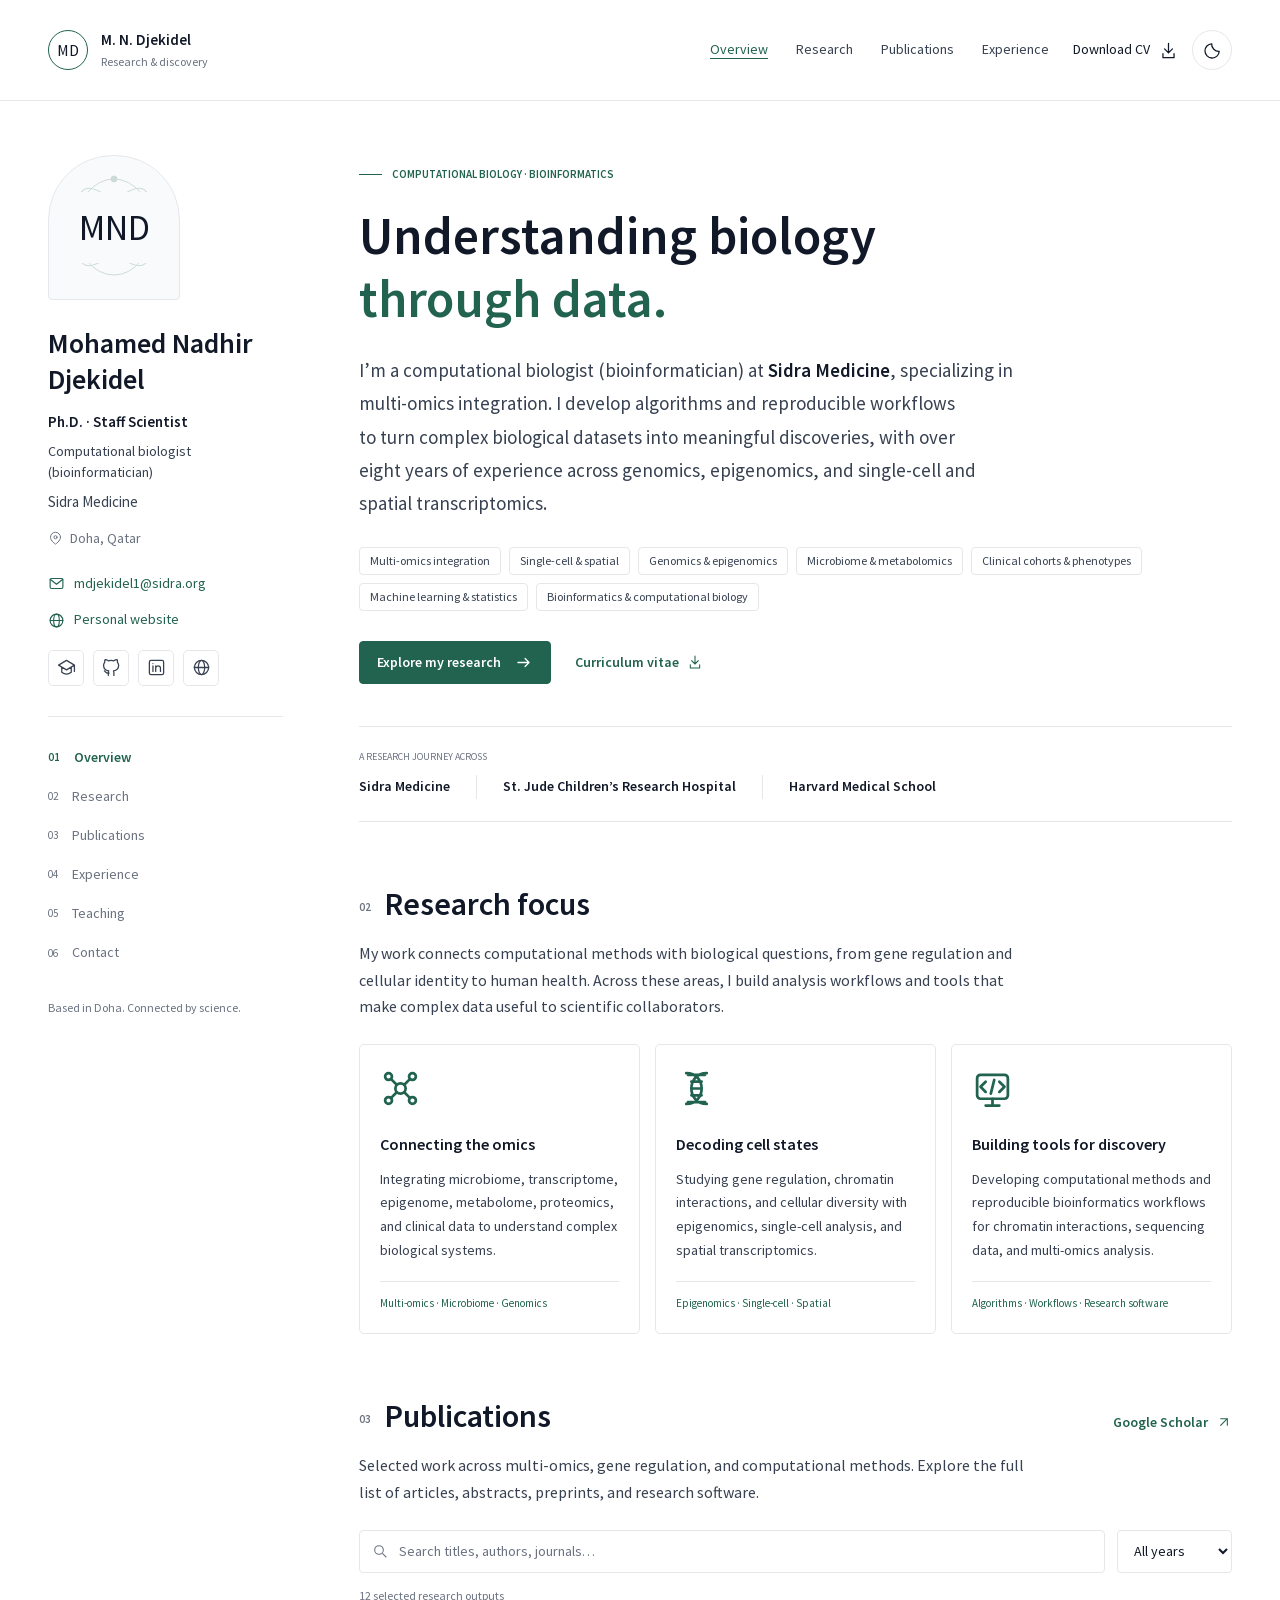
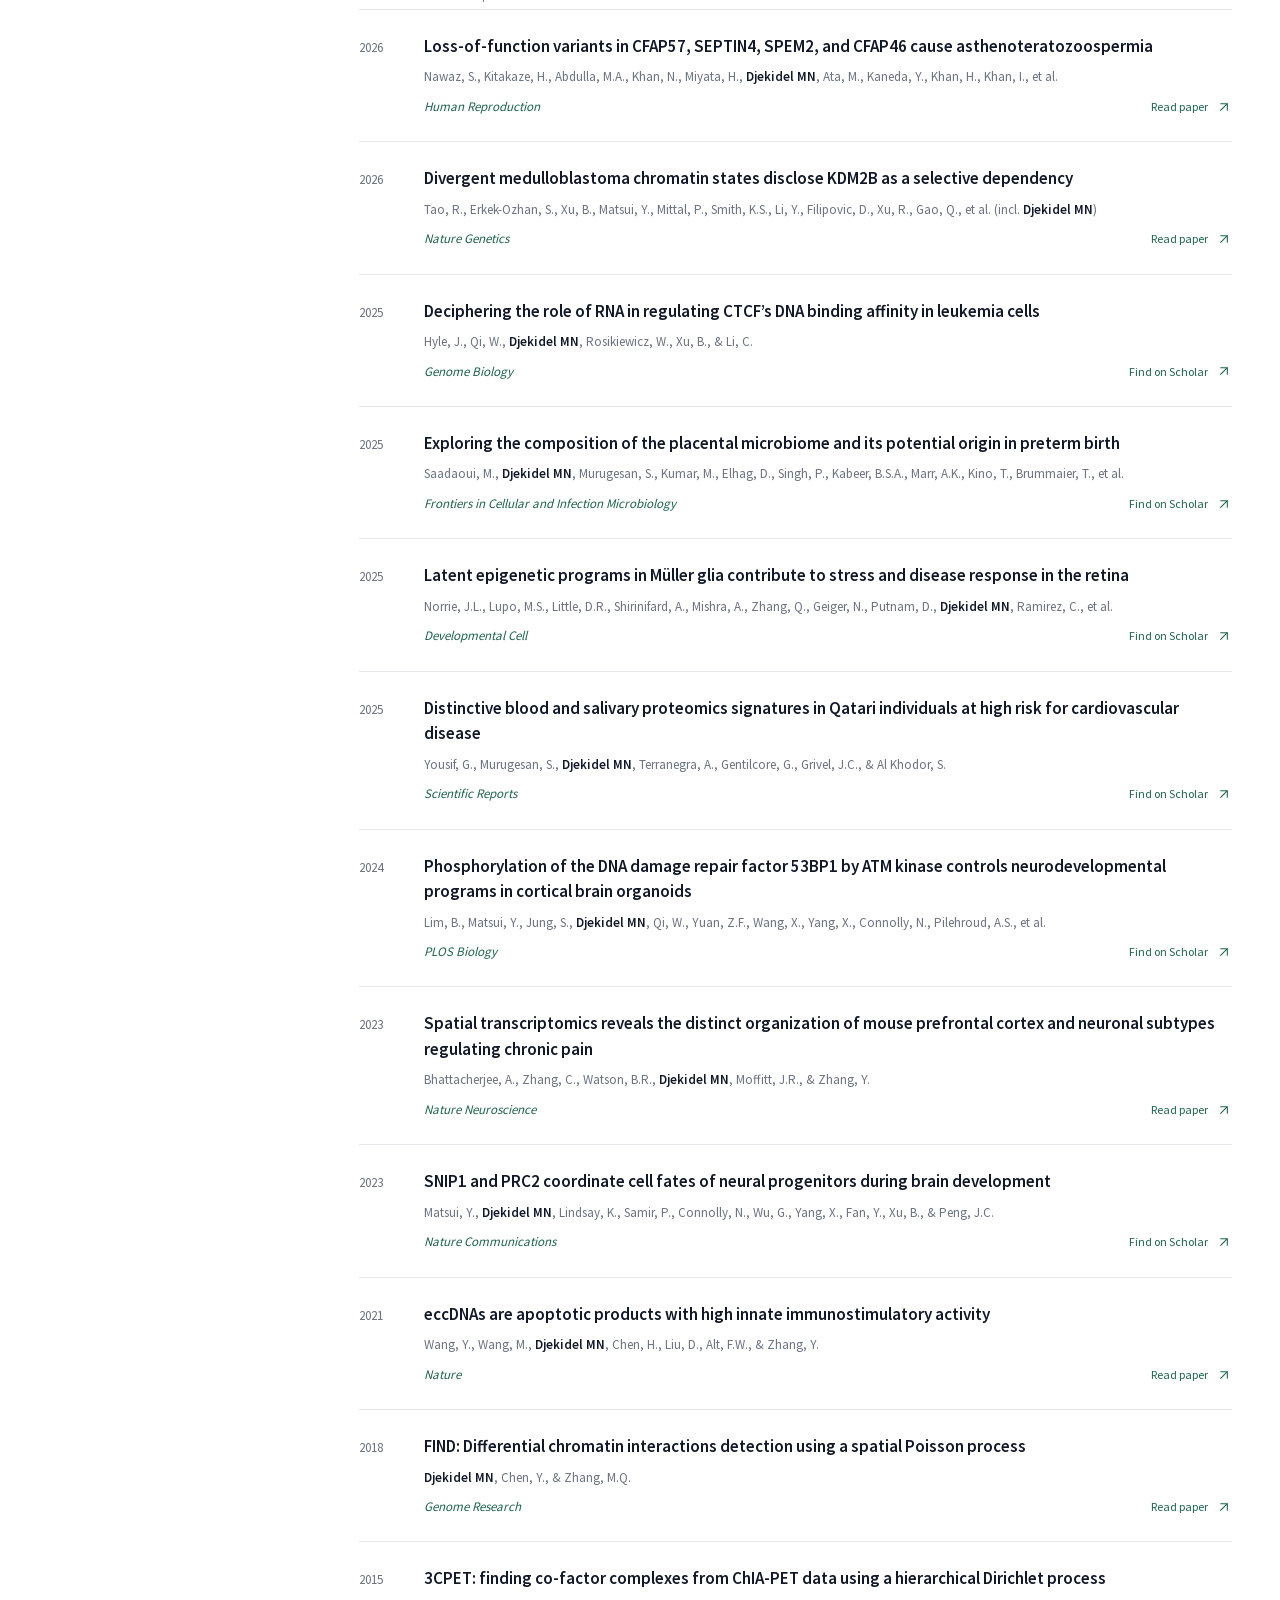
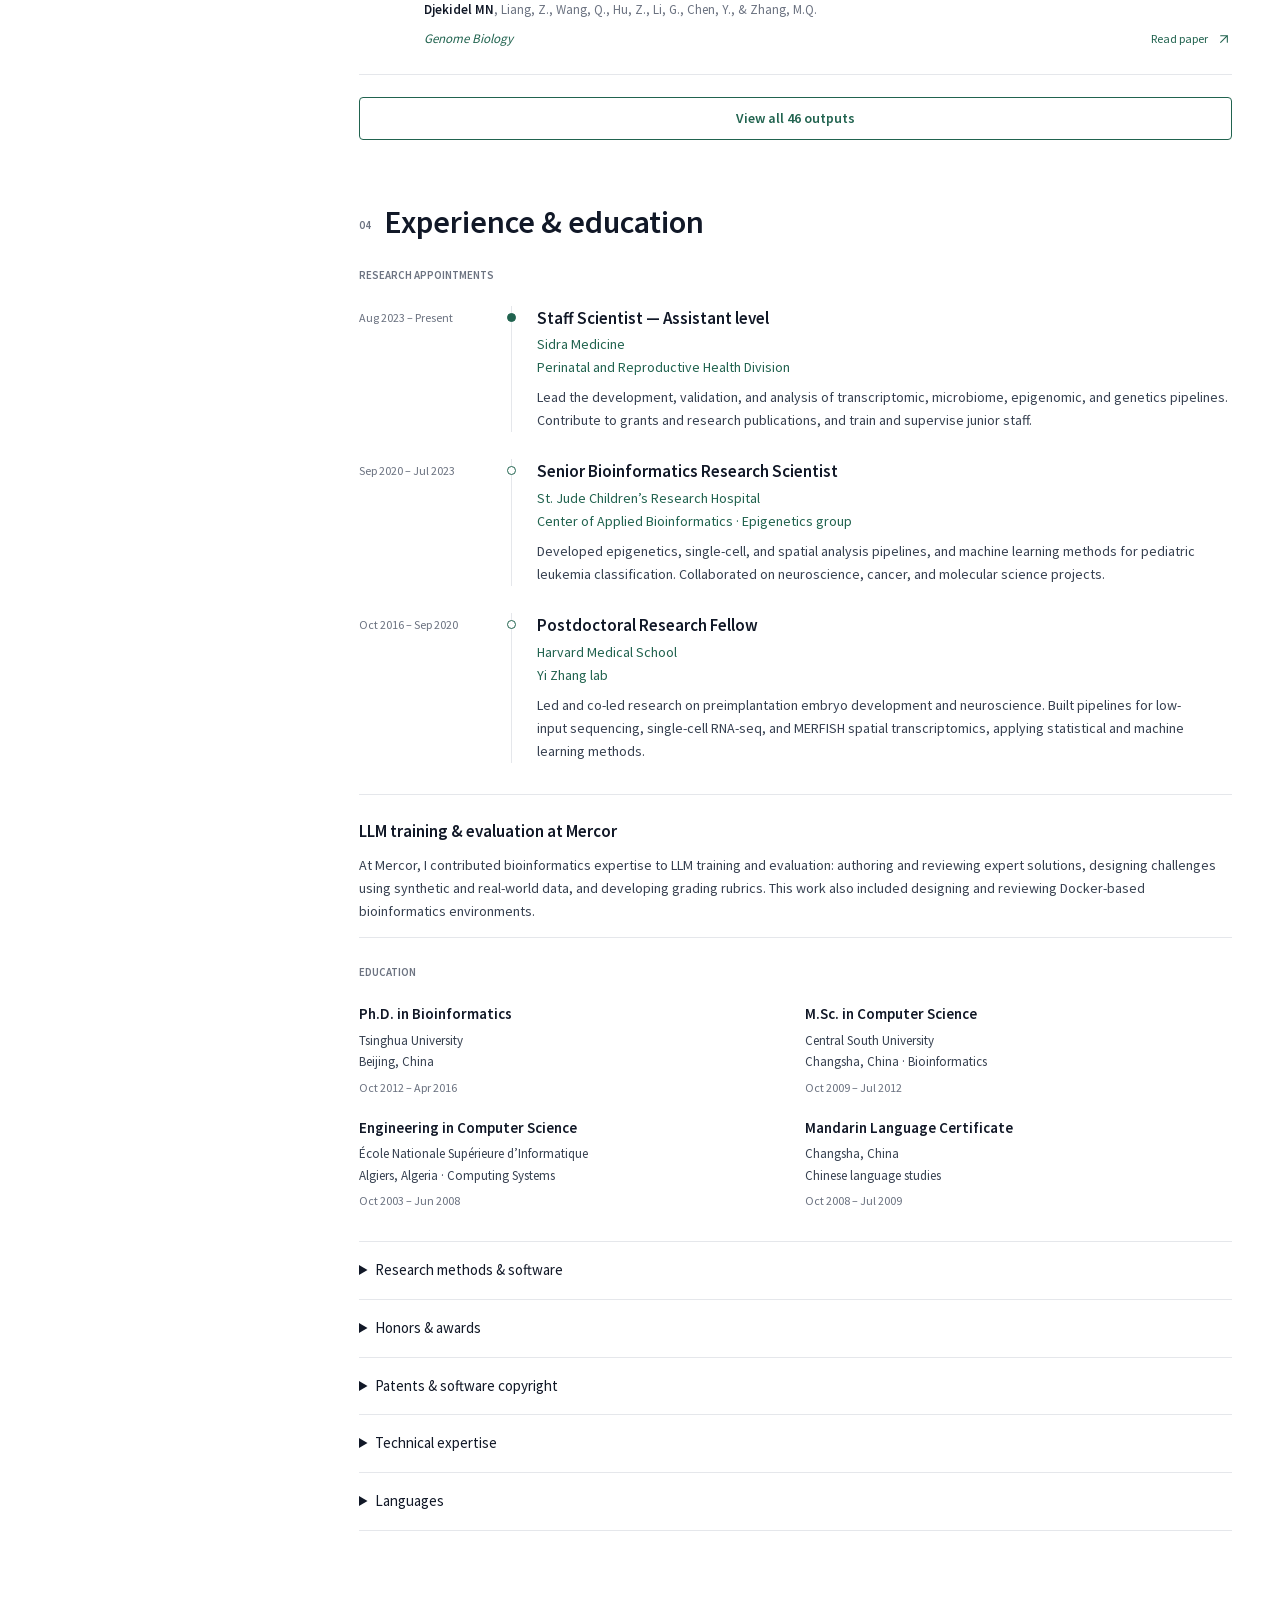
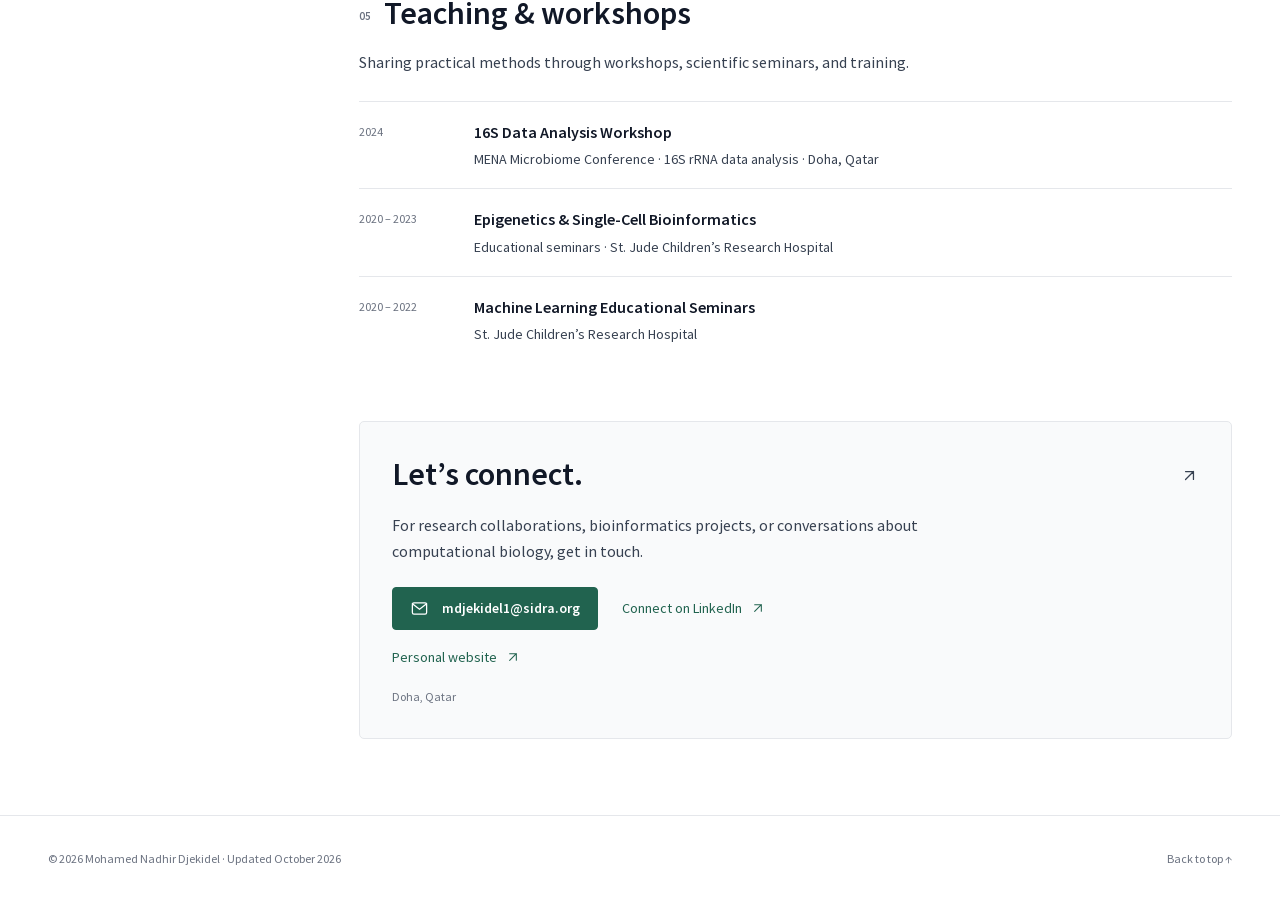
==== index.html @ de79a894 "Add personal portfolio link alongside ArabianBio" ====
<!doctype html>
<!-- Generated by scripts/build.py. Edit templates/ and content/, then rebuild. -->
<html lang="en">
  <head>
    <meta charset="UTF-8" />
    <meta name="viewport" content="width=device-width, initial-scale=1" />
    <meta
      name="description"
      content="Mohamed Nadhir Djekidel, Ph.D., Staff Scientist at Sidra Medicine. Research in multi-omics, epigenomics, single-cell and spatial transcriptomics, and computational biology."
    />
    <meta name="theme-color" content="#ffffff" />
    <meta property="og:type" content="website" />
    <meta
      property="og:title"
      content="Mohamed Nadhir Djekidel | Computational Biology &amp; Bioinformatics"
    />
    <meta
      property="og:description"
      content="Connecting biological data with scientific discovery. Research, publications, and academic experience."
    />
    <meta name="twitter:card" content="summary" />
    <title>
      Mohamed Nadhir Djekidel | Computational Biology &amp; Bioinformatics
    </title>
    <link rel="icon" href="./assets/favicon.svg" type="image/svg+xml" />
    <link rel="stylesheet" href="./assets/fonts/fonts.css" />
    <link rel="stylesheet" href="./styles.css" />
    <script src="./theme.js"></script>
    <script type="application/ld+json">
      {"@context": "https://schema.org", "@type": "Person", "name": "Mohamed Nadhir Djekidel", "jobTitle": "Staff Scientist", "description": "Computational biologist (bioinformatician)", "email": "mdjekidel1@sidra.org", "worksFor": {"@type": "Organization", "name": "Sidra Medicine"}, "address": {"@type": "PostalAddress", "addressLocality": "Doha", "addressCountry": "QA"}, "sameAs": ["https://scholar.google.com/citations?user=M2b_x_8AAAAJ", "https://github.com/sirusb", "https://www.linkedin.com/in/djeknad", "https://arabianbio.info/"], "alumniOf": [{"@type": "CollegeOrUniversity", "name": "Tsinghua University"}, {"@type": "CollegeOrUniversity", "name": "Central South University"}, {"@type": "CollegeOrUniversity", "name": "École Nationale Supérieure d’Informatique"}], "knowsAbout": ["Multi-omics integration", "Single-cell & spatial", "Genomics & epigenomics", "Microbiome & metabolomics", "Clinical cohorts & phenotypes", "Machine learning & statistics", "Bioinformatics & computational biology"]}
    </script>
    <script src="./app.js" defer></script>
  </head>
  <body id="top">
    <a href="#app" class="skip-link">Skip to content</a>
    <header class="site-header">
      <div class="header-inner">
        <a
          class="brand"
          href="#top"
          aria-label="Mohamed Nadhir Djekidel, back to top"
        >
          <span class="brand-mark" aria-hidden="true">MD</span>
          <span class="brand-name"
            >M. N. Djekidel<span class="brand-caption"
              >Research &amp; discovery</span
            ></span
          >
        </a>
        <nav class="header-nav" aria-label="Main navigation"><a href="#about" data-section-link>Overview</a>
<a href="#research" data-section-link>Research</a>
<a href="#publications" data-section-link>Publications</a>
<a href="#cv" data-section-link>Experience</a></nav>
        <div class="header-actions">
          <a class="header-cv" href="./docs/MND_CV_Oct2026.pdf" download
            >Download CV <svg class="icon " viewBox="0 0 24 24" aria-hidden="true"><path d="M12 3v12m-5-5 5 5 5-5M5 16v5h14v-5"/></svg></a
          >
          <button
            class="icon-button theme-toggle"
            type="button"
            aria-label="Switch to dark theme"
            hidden
          >
            <svg class="icon moon-icon" viewBox="0 0 24 24" aria-hidden="true"><path d="M20.5 13A8.8 8.8 0 0 1 11 3.5a9 9 0 1 0 9.5 9.5Z"/></svg><svg class="icon sun-icon" viewBox="0 0 24 24" aria-hidden="true"><circle cx="12" cy="12" r="4"/><path d="M12 2v2m0 16v2M2 12h2m16 0h2M5 5l1.5 1.5m11 11L19 19M5 19l1.5-1.5m11-11L19 5"/></svg>
          </button>
        </div>
      </div>
    </header>
    <div class="page-shell">
      <aside class="profile-panel" aria-label="Researcher profile">
        <div class="profile-emblem" aria-hidden="true">
          <svg
            viewBox="0 0 100 112"
            fill="none"
            stroke="currentColor"
            stroke-width="1"
          >
            <ellipse cx="50" cy="56" rx="38" ry="48" />
            <ellipse
              cx="50"
              cy="56"
              rx="18"
              ry="48"
              transform="rotate(40 50 56)"
            />
            <ellipse
              cx="50"
              cy="56"
              rx="18"
              ry="48"
              transform="rotate(-40 50 56)"
            />
            <circle cx="50" cy="8" r="3" fill="currentColor" />
          </svg>
          <span>MND</span>
        </div>
        <p class="profile-name">
          Mohamed Nadhir<br />
          Djekidel
        </p>
        <p class="profile-role">Ph.D. · Staff Scientist</p>
        <p class="profile-discipline">Computational biologist (bioinformatician)</p>
        <p class="profile-affiliation">Sidra Medicine</p>
        <p class="profile-location"><svg class="icon " viewBox="0 0 24 24" aria-hidden="true"><path d="M20 10c0 6-8 11-8 11S4 16 4 10a8 8 0 1 1 16 0Z"/><circle cx="12" cy="10" r="2.5"/></svg> Doha, Qatar</p>
        <a class="profile-email" href="mailto:mdjekidel1@sidra.org"><svg class="icon " viewBox="0 0 24 24" aria-hidden="true"><rect x="3" y="5" width="18" height="14" rx="2"/><path d="m3 6 9 7 9-7"/></svg> mdjekidel1@sidra.org</a>
        <a
          class="profile-website"
          href="https://sirusb.github.io/research-portfolio/"
          target="_blank"
          rel="noopener noreferrer"
          ><svg class="icon " viewBox="0 0 24 24" aria-hidden="true"><circle cx="12" cy="12" r="9"/><ellipse cx="12" cy="12" rx="4" ry="9"/><path d="M3 12h18"/></svg> Personal website<span class="sr-only">
            (opens in a new tab)</span
          ></a
        >
        <div
          class="social-links"
          aria-label="Academic and professional profiles"
        >
          <a
            href="https://scholar.google.com/citations?user=M2b_x_8AAAAJ"
            aria-label="Google Scholar (opens in a new tab)"
            title="Google Scholar"
            target="_blank"
            rel="noopener noreferrer"
            ><svg class="icon " viewBox="0 0 24 24" aria-hidden="true"><path d="m2 9 10-6 10 6-10 6-10-6Zm4 3v6c4 3 8 3 12 0v-6M22 9v8"/></svg></a
          >
          <a
            href="https://github.com/sirusb"
            aria-label="GitHub (opens in a new tab)"
            title="GitHub"
            target="_blank"
            rel="noopener noreferrer"
            ><svg class="icon " viewBox="0 0 24 24" aria-hidden="true"><path d="M9 19c-4.3 1.3-4.3-2.2-6-2.6M15 22v-3.6c0-1 .1-1.4-.5-2 3.2-.4 6.5-1.5 6.5-7.1a5.5 5.5 0 0 0-1.5-3.8c.2-1.3.1-2.6-.5-3.5 0 0-1.2-.4-4 1.5a13.5 13.5 0 0 0-7 0C5.2 1.6 4 2 4 2c-.6.9-.7 2.2-.5 3.5A5.5 5.5 0 0 0 2 9.3c0 5.6 3.3 6.7 6.5 7.1-.6.6-.5 1.4-.5 2V22"/></svg></a
          >
          <a
            href="https://www.linkedin.com/in/djeknad"
            aria-label="LinkedIn (opens in a new tab)"
            title="LinkedIn"
            target="_blank"
            rel="noopener noreferrer"
            ><svg class="icon " viewBox="0 0 24 24" aria-hidden="true"><rect x="3" y="3" width="18" height="18" rx="2"/><path d="M7.5 10v7m0-10v.1M11 17v-7m0 3a3 3 0 0 1 6 0v4"/></svg></a
          >
          <a
            href="https://arabianbio.info/"
            aria-label="ArabianBio (opens in a new tab)"
            title="ArabianBio"
            target="_blank"
            rel="noopener noreferrer"
            ><svg class="icon " viewBox="0 0 24 24" aria-hidden="true"><circle cx="12" cy="12" r="9"/><ellipse cx="12" cy="12" rx="4" ry="9"/><path d="M3 12h18"/></svg></a
          >
        </div>
        <nav class="sidebar-nav" aria-label="On this page"><a href="#about" data-section-link><span aria-hidden="true">01</span>Overview</a>
<a href="#research" data-section-link><span aria-hidden="true">02</span>Research</a>
<a href="#publications" data-section-link><span aria-hidden="true">03</span>Publications</a>
<a href="#cv" data-section-link><span aria-hidden="true">04</span>Experience</a>
<a href="#teaching" data-section-link><span aria-hidden="true">05</span>Teaching</a>
<a href="#contact" data-section-link><span aria-hidden="true">06</span>Contact</a></nav>
        <p class="sidebar-note">Based in Doha. Connected by science.</p>
      </aside>
      <main class="content-panel" id="app" tabindex="-1">
        <section
          class="hero"
          id="about"
          data-section
          aria-labelledby="hero-title"
        >
          <p class="eyebrow">Computational biology · Bioinformatics</p>
          <h1 id="hero-title">Understanding biology<br /><em>through data.</em></h1>
          <div class="hero-description"><p>I’m a computational biologist (bioinformatician) at <strong>Sidra Medicine</strong>, specializing in multi-omics integration. I develop algorithms and reproducible workflows to turn complex biological datasets into meaningful discoveries, with over eight years of experience across genomics, epigenomics, and single-cell and spatial transcriptomics.</p></div>
          <ul class="topic-tags" aria-label="Research interests">
            <li>Multi-omics integration</li><li>Single-cell &amp; spatial</li><li>Genomics &amp; epigenomics</li><li>Microbiome &amp; metabolomics</li><li>Clinical cohorts &amp; phenotypes</li><li>Machine learning &amp; statistics</li><li>Bioinformatics &amp; computational biology</li>
          </ul>
          <div class="hero-actions">
            <a class="button" href="#research"
              >Explore my research <svg class="icon " viewBox="0 0 24 24" aria-hidden="true"><path d="M5 12h14m-5-5 5 5-5 5"/></svg></a
            >
            <a class="text-link" href="./docs/MND_CV_Oct2026.pdf" download
              >Curriculum vitae <svg class="icon " viewBox="0 0 24 24" aria-hidden="true"><path d="M12 3v12m-5-5 5 5 5-5M5 16v5h14v-5"/></svg></a
            >
          </div>
          <div class="affiliation-strip">
            <p>A research journey across</p>
            <div class="affiliation-names"><span>Sidra Medicine</span><span>St. Jude Children’s Research Hospital</span><span>Harvard Medical School</span></div>
          </div>
        </section>
        <section
          class="content-section"
          id="research"
          data-section
          aria-labelledby="research-title"
        >
          <div class="section-heading">
            <h2 id="research-title">
              <span class="section-number" aria-hidden="true">02</span>Research
              focus
            </h2>
          </div>
          <div class="section-description"><p>My work connects computational methods with biological questions, from gene regulation and cellular identity to human health. Across these areas, I build analysis workflows and tools that make complex data useful to scientific collaborators.</p></div>
          <div class="research-grid"><article class="research-card">
      <svg class="icon research-art" viewBox="0 0 24 24" aria-hidden="true"><circle cx="12" cy="12" r="3"/><circle cx="5" cy="5" r="2"/><circle cx="19" cy="5" r="2"/><circle cx="5" cy="19" r="2"/><circle cx="19" cy="19" r="2"/><path d="m6.5 6.5 3.3 3.3m4.4 4.4 3.3 3.3m0-11-3.3 3.3m-4.4 4.4-3.3 3.3"/></svg>
      <h3>Connecting the omics</h3><p>Integrating microbiome, transcriptome, epigenome, metabolome, proteomics, and clinical data to understand complex biological systems.</p>
      <p class="research-keywords">Multi-omics · Microbiome · Genomics</p>
    </article>
<article class="research-card">
      <svg class="icon research-art" viewBox="0 0 24 24" aria-hidden="true"><path d="M18 3c-12 0-12 18 0 18M6 3c12 0 12 18 0 18M7 4h10M9 8h6m-6 8h6M7 20h10M9 12h6"/></svg>
      <h3>Decoding cell states</h3><p>Studying gene regulation, chromatin interactions, and cellular diversity with epigenomics, single-cell analysis, and spatial transcriptomics.</p>
      <p class="research-keywords">Epigenomics · Single-cell · Spatial</p>
    </article>
<article class="research-card">
      <svg class="icon research-art" viewBox="0 0 24 24" aria-hidden="true"><rect x="3" y="4" width="18" height="14" rx="2"/><path d="m8 8-3 3 3 3m8-6 3 3-3 3m-3-7-2 8M8 22h8m-4-4v4"/></svg>
      <h3>Building tools for discovery</h3><p>Developing computational methods and reproducible bioinformatics workflows for chromatin interactions, sequencing data, and multi-omics analysis.</p>
      <p class="research-keywords">Algorithms · Workflows · Research software</p>
    </article></div>
        </section>
        <section
          class="content-section"
          id="publications"
          data-section
          aria-labelledby="publications-title"
        >
          <div class="section-heading">
            <h2 id="publications-title">
              <span class="section-number" aria-hidden="true">03</span
              >Publications
            </h2>
            <a
              class="text-link"
              href="https://scholar.google.com/citations?user=M2b_x_8AAAAJ"
              target="_blank"
              rel="noopener noreferrer"
              >Google Scholar <svg class="icon " viewBox="0 0 24 24" aria-hidden="true"><path d="M7 17 17 7M7 7h10v10"/></svg><span class="sr-only">
                (opens in a new tab)</span
              ></a
            >
          </div>
          <div class="section-description"><p>Selected work across multi-omics, gene regulation, and computational methods. Explore the full list of articles, abstracts, preprints, and research software.</p></div>
          <div class="publication-tools" data-publication-controls hidden>
            <div class="search-field">
              <svg class="icon " viewBox="0 0 24 24" aria-hidden="true"><circle cx="10.5" cy="10.5" r="6.5"/><path d="m16 16 5 5"/></svg><label class="sr-only" for="publication-search"
                >Search titles, authors, or journals</label
              ><input
                type="search"
                id="publication-search"
                placeholder="Search titles, authors, journals…"
                autocomplete="off"
              />
            </div>
            <label class="sr-only" for="publication-year"
              >Filter publications by year</label
            >
            <select id="publication-year">
              <option value="">All years</option>
              <option value="2026">2026</option><option value="2025">2025</option><option value="2024">2024</option><option value="2023">2023</option><option value="2022">2022</option><option value="2021">2021</option><option value="2020">2020</option><option value="2019">2019</option><option value="2018">2018</option><option value="2017">2017</option><option value="2016">2016</option><option value="2015">2015</option><option value="2011">2011</option>
            </select>
          </div>
          <div class="publication-summary" data-publication-controls hidden>
            <p
              id="publication-status"
              role="status"
              aria-live="polite"
              aria-atomic="true"
            >
              All 46 research outputs
            </p>
            <button type="button" id="publication-clear" hidden>
              Clear filters
            </button>
          </div>
          <noscript
            ><p class="noscript-note">
              All 46 outputs are shown below. Enable JavaScript to
              search, filter, and view a shorter selection.
            </p></noscript
          >
          <ol class="publication-list" id="publication-list">
            <li class="publication" data-year="2026" data-selected="true">
          <span class="publication-year">2026</span>
          <article><h3><a href="https://doi.org/10.1093/humrep/deag154" target="_blank" rel="noopener noreferrer">Loss-of-function variants in CFAP57, SEPTIN4, SPEM2, and CFAP46 cause asthenoteratozoospermia<span class="sr-only"> (opens in a new tab)</span></a></h3>
          <p class="publication-authors">Nawaz, S., Kitakaze, H., Abdulla, M.A., Khan, N., Miyata, H., <strong>Djekidel MN</strong>, Ata, M., Kaneda, Y., Khan, H., Khan, I., et al.</p>
          <div class="publication-meta"><p class="publication-venue">Human Reproduction</p>
          <a class="text-link" href="https://doi.org/10.1093/humrep/deag154" target="_blank" rel="noopener noreferrer" aria-label="Read paper: Loss-of-function variants in CFAP57, SEPTIN4, SPEM2, and CFAP46 cause asthenoteratozoospermia (opens in a new tab)">Read paper<svg class="icon " viewBox="0 0 24 24" aria-hidden="true"><path d="M7 17 17 7M7 7h10v10"/></svg></a></div>
          </article></li>
<li class="publication" data-year="2026" data-selected="true">
          <span class="publication-year">2026</span>
          <article><h3><a href="https://doi.org/10.1038/s41588-026-02745-1" target="_blank" rel="noopener noreferrer">Divergent medulloblastoma chromatin states disclose KDM2B as a selective dependency<span class="sr-only"> (opens in a new tab)</span></a></h3>
          <p class="publication-authors">Tao, R., Erkek-Ozhan, S., Xu, B., Matsui, Y., Mittal, P., Smith, K.S., Li, Y., Filipovic, D., Xu, R., Gao, Q., et al. (incl. <strong>Djekidel MN</strong>)</p>
          <div class="publication-meta"><p class="publication-venue">Nature Genetics</p>
          <a class="text-link" href="https://doi.org/10.1038/s41588-026-02745-1" target="_blank" rel="noopener noreferrer" aria-label="Read paper: Divergent medulloblastoma chromatin states disclose KDM2B as a selective dependency (opens in a new tab)">Read paper<svg class="icon " viewBox="0 0 24 24" aria-hidden="true"><path d="M7 17 17 7M7 7h10v10"/></svg></a></div>
          </article></li>
<li class="publication" data-year="2026" data-selected="false">
          <span class="publication-year">2026</span>
          <article><h3><a href="https://doi.org/10.3389/fimmu.2026.1792996" target="_blank" rel="noopener noreferrer">miRNA profiling shows shared signatures in pediatric asthma, obesity and their comorbidity<span class="sr-only"> (opens in a new tab)</span></a></h3>
          <p class="publication-authors">Shailesh, H., <strong>Djekidel MN</strong>, Noor, S., Hayati, L., Worgall, S., Al Khodor, S., &amp; Janahi, I.</p>
          <div class="publication-meta"><p class="publication-venue">Frontiers in Immunology</p>
          <a class="text-link" href="https://doi.org/10.3389/fimmu.2026.1792996" target="_blank" rel="noopener noreferrer" aria-label="Read paper: miRNA profiling shows shared signatures in pediatric asthma, obesity and their comorbidity (opens in a new tab)">Read paper<svg class="icon " viewBox="0 0 24 24" aria-hidden="true"><path d="M7 17 17 7M7 7h10v10"/></svg></a></div>
          </article></li>
<li class="publication" data-year="2026" data-selected="false">
          <span class="publication-year">2026</span>
          <article><h3><a href="https://scholar.google.com/scholar?q=High-fat%20diet%20causes%20rapid%20loss%20of%20intestinal%20group%203%20innate%20lymphoid%20cells%20through%20microbiota-driven%20inflammation%20and%20mitochondrial%20stress" target="_blank" rel="noopener noreferrer">High-fat diet causes rapid loss of intestinal group 3 innate lymphoid cells through microbiota-driven inflammation and mitochondrial stress<span class="sr-only"> (opens in a new tab)</span></a></h3>
          <p class="publication-authors">Torrico, E.C., Kaptein, P., Laalouhmi, F., Mitsialis, V., El Guendouzi, S., El Khayari, A., El Baha, C., Htite, E.D., Chawluk, S., Gauthier, C.D., et al. (incl. <strong>Djekidel MN</strong>)</p>
          <div class="publication-meta"><p class="publication-venue">Immunity</p>
          <a class="text-link" href="https://scholar.google.com/scholar?q=High-fat%20diet%20causes%20rapid%20loss%20of%20intestinal%20group%203%20innate%20lymphoid%20cells%20through%20microbiota-driven%20inflammation%20and%20mitochondrial%20stress" target="_blank" rel="noopener noreferrer" aria-label="Find on Scholar: High-fat diet causes rapid loss of intestinal group 3 innate lymphoid cells through microbiota-driven inflammation and mitochondrial stress (opens in a new tab)">Find on Scholar<svg class="icon " viewBox="0 0 24 24" aria-hidden="true"><path d="M7 17 17 7M7 7h10v10"/></svg></a></div>
          </article></li>
<li class="publication" data-year="2025" data-selected="false">
          <span class="publication-year">2025</span>
          <article><h3><a href="https://scholar.google.com/scholar?q=Cross-species%20insemination%20reveals%20mouse%20sperm%20ability%20to%20enter%20and%20cross%20the%20fish%20micropyle" target="_blank" rel="noopener noreferrer">Cross-species insemination reveals mouse sperm ability to enter and cross the fish micropyle<span class="sr-only"> (opens in a new tab)</span></a></h3>
          <p class="publication-authors">Garibova, S., Stickler, E., Al Ali, F., Abdulla, M.A., Sathappan, A., Da’as, S.I., Ghanem, L., <strong>Djekidel MN</strong>, Portman, R., &amp; Avella, M.</p>
          <div class="publication-meta"><p class="publication-venue">eLife</p>
          <a class="text-link" href="https://scholar.google.com/scholar?q=Cross-species%20insemination%20reveals%20mouse%20sperm%20ability%20to%20enter%20and%20cross%20the%20fish%20micropyle" target="_blank" rel="noopener noreferrer" aria-label="Find on Scholar: Cross-species insemination reveals mouse sperm ability to enter and cross the fish micropyle (opens in a new tab)">Find on Scholar<svg class="icon " viewBox="0 0 24 24" aria-hidden="true"><path d="M7 17 17 7M7 7h10v10"/></svg></a></div>
          </article></li>
<li class="publication" data-year="2025" data-selected="false">
          <span class="publication-year">2025</span>
          <article><h3><a href="https://scholar.google.com/scholar?q=Mutational%20disruption%20of%20transcription%20factors%20binding%20and%20regulatory%20networks%20in%20a%20case%20of%20unexplained%20total%20fertilization%20failure" target="_blank" rel="noopener noreferrer">Mutational disruption of transcription factors binding and regulatory networks in a case of unexplained total fertilization failure<span class="sr-only"> (opens in a new tab)</span></a></h3>
          <p class="publication-authors">Ata, M., Choucair, F., <strong>Djekidel MN</strong>, Sousa Esteves, M., Al Ali, F., Nawaz, S., El Taha, L., Soloviov, O., Sathappan, A., Aliyev, E., et al.</p>
          <div class="publication-meta"><p class="publication-venue">Journal of Translational Medicine</p>
          <a class="text-link" href="https://scholar.google.com/scholar?q=Mutational%20disruption%20of%20transcription%20factors%20binding%20and%20regulatory%20networks%20in%20a%20case%20of%20unexplained%20total%20fertilization%20failure" target="_blank" rel="noopener noreferrer" aria-label="Find on Scholar: Mutational disruption of transcription factors binding and regulatory networks in a case of unexplained total fertilization failure (opens in a new tab)">Find on Scholar<svg class="icon " viewBox="0 0 24 24" aria-hidden="true"><path d="M7 17 17 7M7 7h10v10"/></svg></a></div>
          </article></li>
<li class="publication" data-year="2025" data-selected="false">
          <span class="publication-year">2025</span>
          <article><h3><a href="https://scholar.google.com/scholar?q=MicroRNA%20signatures%20of%20pediatric%20obesity-associated%20asthma%3A%20identifying%20molecular%20links%20between%20obesity%20and%20asthma%20in%20children" target="_blank" rel="noopener noreferrer">MicroRNA signatures of pediatric obesity-associated asthma: identifying molecular links between obesity and asthma in children<span class="sr-only"> (opens in a new tab)</span></a></h3>
          <p class="publication-authors">Shailesh, H., Rao, R., Noor, S., Hayati, L., <strong>Djekidel MN</strong>, &amp; Janahi, I.</p>
          <div class="publication-meta"><p class="publication-venue">Allergy<span class="publication-type">· Abstract</span></p>
          <a class="text-link" href="https://scholar.google.com/scholar?q=MicroRNA%20signatures%20of%20pediatric%20obesity-associated%20asthma%3A%20identifying%20molecular%20links%20between%20obesity%20and%20asthma%20in%20children" target="_blank" rel="noopener noreferrer" aria-label="Find on Scholar: MicroRNA signatures of pediatric obesity-associated asthma: identifying molecular links between obesity and asthma in children (opens in a new tab)">Find on Scholar<svg class="icon " viewBox="0 0 24 24" aria-hidden="true"><path d="M7 17 17 7M7 7h10v10"/></svg></a></div>
          </article></li>
<li class="publication" data-year="2025" data-selected="false">
          <span class="publication-year">2025</span>
          <article><h3><a href="https://scholar.google.com/scholar?q=Dietary%20fiber%20and%20fatty%20acids%20may%20impact%20clinical%20outcomes%20in%20pediatric%20obesity-associated%20asthma%3A%20insights%20from%20the%20SOAP%20study" target="_blank" rel="noopener noreferrer">Dietary fiber and fatty acids may impact clinical outcomes in pediatric obesity-associated asthma: insights from the SOAP study<span class="sr-only"> (opens in a new tab)</span></a></h3>
          <p class="publication-authors">Al-Dasooqi, D.S., Shailesh, H., <strong>Djekidel MN</strong>, Alabduljabbar, S., Ahmed, S.H., Olabi, Y., Shallouf, N., Hani, Y., Janahi, I., &amp; Terranegra, A.</p>
          <div class="publication-meta"><p class="publication-venue">Frontiers in Nutrition</p>
          <a class="text-link" href="https://scholar.google.com/scholar?q=Dietary%20fiber%20and%20fatty%20acids%20may%20impact%20clinical%20outcomes%20in%20pediatric%20obesity-associated%20asthma%3A%20insights%20from%20the%20SOAP%20study" target="_blank" rel="noopener noreferrer" aria-label="Find on Scholar: Dietary fiber and fatty acids may impact clinical outcomes in pediatric obesity-associated asthma: insights from the SOAP study (opens in a new tab)">Find on Scholar<svg class="icon " viewBox="0 0 24 24" aria-hidden="true"><path d="M7 17 17 7M7 7h10v10"/></svg></a></div>
          </article></li>
<li class="publication" data-year="2025" data-selected="true">
          <span class="publication-year">2025</span>
          <article><h3><a href="https://scholar.google.com/scholar?q=Deciphering%20the%20role%20of%20RNA%20in%20regulating%20CTCF%E2%80%99s%20DNA%20binding%20affinity%20in%20leukemia%20cells" target="_blank" rel="noopener noreferrer">Deciphering the role of RNA in regulating CTCF’s DNA binding affinity in leukemia cells<span class="sr-only"> (opens in a new tab)</span></a></h3>
          <p class="publication-authors">Hyle, J., Qi, W., <strong>Djekidel MN</strong>, Rosikiewicz, W., Xu, B., &amp; Li, C.</p>
          <div class="publication-meta"><p class="publication-venue">Genome Biology</p>
          <a class="text-link" href="https://scholar.google.com/scholar?q=Deciphering%20the%20role%20of%20RNA%20in%20regulating%20CTCF%E2%80%99s%20DNA%20binding%20affinity%20in%20leukemia%20cells" target="_blank" rel="noopener noreferrer" aria-label="Find on Scholar: Deciphering the role of RNA in regulating CTCF’s DNA binding affinity in leukemia cells (opens in a new tab)">Find on Scholar<svg class="icon " viewBox="0 0 24 24" aria-hidden="true"><path d="M7 17 17 7M7 7h10v10"/></svg></a></div>
          </article></li>
<li class="publication" data-year="2025" data-selected="true">
          <span class="publication-year">2025</span>
          <article><h3><a href="https://scholar.google.com/scholar?q=Exploring%20the%20composition%20of%20the%20placental%20microbiome%20and%20its%20potential%20origin%20in%20preterm%20birth" target="_blank" rel="noopener noreferrer">Exploring the composition of the placental microbiome and its potential origin in preterm birth<span class="sr-only"> (opens in a new tab)</span></a></h3>
          <p class="publication-authors">Saadaoui, M., <strong>Djekidel MN</strong>, Murugesan, S., Kumar, M., Elhag, D., Singh, P., Kabeer, B.S.A., Marr, A.K., Kino, T., Brummaier, T., et al.</p>
          <div class="publication-meta"><p class="publication-venue">Frontiers in Cellular and Infection Microbiology</p>
          <a class="text-link" href="https://scholar.google.com/scholar?q=Exploring%20the%20composition%20of%20the%20placental%20microbiome%20and%20its%20potential%20origin%20in%20preterm%20birth" target="_blank" rel="noopener noreferrer" aria-label="Find on Scholar: Exploring the composition of the placental microbiome and its potential origin in preterm birth (opens in a new tab)">Find on Scholar<svg class="icon " viewBox="0 0 24 24" aria-hidden="true"><path d="M7 17 17 7M7 7h10v10"/></svg></a></div>
          </article></li>
<li class="publication" data-year="2025" data-selected="true">
          <span class="publication-year">2025</span>
          <article><h3><a href="https://scholar.google.com/scholar?q=Latent%20epigenetic%20programs%20in%20M%C3%BCller%20glia%20contribute%20to%20stress%20and%20disease%20response%20in%20the%20retina" target="_blank" rel="noopener noreferrer">Latent epigenetic programs in Müller glia contribute to stress and disease response in the retina<span class="sr-only"> (opens in a new tab)</span></a></h3>
          <p class="publication-authors">Norrie, J.L., Lupo, M.S., Little, D.R., Shirinifard, A., Mishra, A., Zhang, Q., Geiger, N., Putnam, D., <strong>Djekidel MN</strong>, Ramirez, C., et al.</p>
          <div class="publication-meta"><p class="publication-venue">Developmental Cell</p>
          <a class="text-link" href="https://scholar.google.com/scholar?q=Latent%20epigenetic%20programs%20in%20M%C3%BCller%20glia%20contribute%20to%20stress%20and%20disease%20response%20in%20the%20retina" target="_blank" rel="noopener noreferrer" aria-label="Find on Scholar: Latent epigenetic programs in Müller glia contribute to stress and disease response in the retina (opens in a new tab)">Find on Scholar<svg class="icon " viewBox="0 0 24 24" aria-hidden="true"><path d="M7 17 17 7M7 7h10v10"/></svg></a></div>
          </article></li>
<li class="publication" data-year="2025" data-selected="true">
          <span class="publication-year">2025</span>
          <article><h3><a href="https://scholar.google.com/scholar?q=Distinctive%20blood%20and%20salivary%20proteomics%20signatures%20in%20Qatari%20individuals%20at%20high%20risk%20for%20cardiovascular%20disease" target="_blank" rel="noopener noreferrer">Distinctive blood and salivary proteomics signatures in Qatari individuals at high risk for cardiovascular disease<span class="sr-only"> (opens in a new tab)</span></a></h3>
          <p class="publication-authors">Yousif, G., Murugesan, S., <strong>Djekidel MN</strong>, Terranegra, A., Gentilcore, G., Grivel, J.C., &amp; Al Khodor, S.</p>
          <div class="publication-meta"><p class="publication-venue">Scientific Reports</p>
          <a class="text-link" href="https://scholar.google.com/scholar?q=Distinctive%20blood%20and%20salivary%20proteomics%20signatures%20in%20Qatari%20individuals%20at%20high%20risk%20for%20cardiovascular%20disease" target="_blank" rel="noopener noreferrer" aria-label="Find on Scholar: Distinctive blood and salivary proteomics signatures in Qatari individuals at high risk for cardiovascular disease (opens in a new tab)">Find on Scholar<svg class="icon " viewBox="0 0 24 24" aria-hidden="true"><path d="M7 17 17 7M7 7h10v10"/></svg></a></div>
          </article></li>
<li class="publication" data-year="2025" data-selected="false">
          <span class="publication-year">2025</span>
          <article><h3><a href="https://scholar.google.com/scholar?q=EPCO-22.%20Divergent%20medulloblastoma%20chromatin%20states%20disclose%20KDM2B%20as%20a%20selective%20dependency" target="_blank" rel="noopener noreferrer">EPCO-22. Divergent medulloblastoma chromatin states disclose KDM2B as a selective dependency<span class="sr-only"> (opens in a new tab)</span></a></h3>
          <p class="publication-authors">Tao, R., Erkek-Ozhan, S., Xu, B., Matsui, Y., Mittal, P., Smith, K., Li, Y., Gao, Q., Darrow, E., Xu, R., et al.</p>
          <div class="publication-meta"><p class="publication-venue">Neuro-Oncology<span class="publication-type">· Abstract</span></p>
          <a class="text-link" href="https://scholar.google.com/scholar?q=EPCO-22.%20Divergent%20medulloblastoma%20chromatin%20states%20disclose%20KDM2B%20as%20a%20selective%20dependency" target="_blank" rel="noopener noreferrer" aria-label="Find on Scholar: EPCO-22. Divergent medulloblastoma chromatin states disclose KDM2B as a selective dependency (opens in a new tab)">Find on Scholar<svg class="icon " viewBox="0 0 24 24" aria-hidden="true"><path d="M7 17 17 7M7 7h10v10"/></svg></a></div>
          </article></li>
<li class="publication" data-year="2024" data-selected="false">
          <span class="publication-year">2024</span>
          <article><h3><a href="https://scholar.google.com/scholar?q=Microbial%20and%20proteomic%20signatures%20of%20type%202%20diabetes%20in%20an%20Arab%20population" target="_blank" rel="noopener noreferrer">Microbial and proteomic signatures of type 2 diabetes in an Arab population<span class="sr-only"> (opens in a new tab)</span></a></h3>
          <p class="publication-authors">Murugesan, S., Yousif, G., <strong>Djekidel MN</strong>, Gentilcore, G., Grivel, J.C., &amp; Al Khodor, S.</p>
          <div class="publication-meta"><p class="publication-venue">Journal of Translational Medicine</p>
          <a class="text-link" href="https://scholar.google.com/scholar?q=Microbial%20and%20proteomic%20signatures%20of%20type%202%20diabetes%20in%20an%20Arab%20population" target="_blank" rel="noopener noreferrer" aria-label="Find on Scholar: Microbial and proteomic signatures of type 2 diabetes in an Arab population (opens in a new tab)">Find on Scholar<svg class="icon " viewBox="0 0 24 24" aria-hidden="true"><path d="M7 17 17 7M7 7h10v10"/></svg></a></div>
          </article></li>
<li class="publication" data-year="2024" data-selected="true">
          <span class="publication-year">2024</span>
          <article><h3><a href="https://scholar.google.com/scholar?q=Phosphorylation%20of%20the%20DNA%20damage%20repair%20factor%2053BP1%20by%20ATM%20kinase%20controls%20neurodevelopmental%20programs%20in%20cortical%20brain%20organoids" target="_blank" rel="noopener noreferrer">Phosphorylation of the DNA damage repair factor 53BP1 by ATM kinase controls neurodevelopmental programs in cortical brain organoids<span class="sr-only"> (opens in a new tab)</span></a></h3>
          <p class="publication-authors">Lim, B., Matsui, Y., Jung, S., <strong>Djekidel MN</strong>, Qi, W., Yuan, Z.F., Wang, X., Yang, X., Connolly, N., Pilehroud, A.S., et al.</p>
          <div class="publication-meta"><p class="publication-venue">PLOS Biology</p>
          <a class="text-link" href="https://scholar.google.com/scholar?q=Phosphorylation%20of%20the%20DNA%20damage%20repair%20factor%2053BP1%20by%20ATM%20kinase%20controls%20neurodevelopmental%20programs%20in%20cortical%20brain%20organoids" target="_blank" rel="noopener noreferrer" aria-label="Find on Scholar: Phosphorylation of the DNA damage repair factor 53BP1 by ATM kinase controls neurodevelopmental programs in cortical brain organoids (opens in a new tab)">Find on Scholar<svg class="icon " viewBox="0 0 24 24" aria-hidden="true"><path d="M7 17 17 7M7 7h10v10"/></svg></a></div>
          </article></li>
<li class="publication" data-year="2024" data-selected="false">
          <span class="publication-year">2024</span>
          <article><h3><a href="https://scholar.google.com/scholar?q=Diagnostic%20utility%20of%20DNA%20methylation%20analysis%20in%20genetically%20unsolved%20pediatric%20epilepsies%20and%20CHD2%20episignature%20refinement" target="_blank" rel="noopener noreferrer">Diagnostic utility of DNA methylation analysis in genetically unsolved pediatric epilepsies and CHD2 episignature refinement<span class="sr-only"> (opens in a new tab)</span></a></h3>
          <p class="publication-authors">LaFlamme, C.W., Rastin, C., Sengupta, S., Pennington, H.E., Russ-Hall, S.J., Schneider, A.L., Bonkowski, E.S., Almanza Fuerte, E.P., Allan, T.J., Zalusky, M.P.G., <strong>Djekidel MN</strong>, et al.</p>
          <div class="publication-meta"><p class="publication-venue">Nature Communications</p>
          <a class="text-link" href="https://scholar.google.com/scholar?q=Diagnostic%20utility%20of%20DNA%20methylation%20analysis%20in%20genetically%20unsolved%20pediatric%20epilepsies%20and%20CHD2%20episignature%20refinement" target="_blank" rel="noopener noreferrer" aria-label="Find on Scholar: Diagnostic utility of DNA methylation analysis in genetically unsolved pediatric epilepsies and CHD2 episignature refinement (opens in a new tab)">Find on Scholar<svg class="icon " viewBox="0 0 24 24" aria-hidden="true"><path d="M7 17 17 7M7 7h10v10"/></svg></a></div>
          </article></li>
<li class="publication" data-year="2024" data-selected="false">
          <span class="publication-year">2024</span>
          <article><h3><a href="https://scholar.google.com/scholar?q=Dynamic%20Foxp3%E2%80%93chromatin%20interaction%20controls%20tunable%20Treg%20cell%20function" target="_blank" rel="noopener noreferrer">Dynamic Foxp3–chromatin interaction controls tunable Treg cell function<span class="sr-only"> (opens in a new tab)</span></a></h3>
          <p class="publication-authors">He, M., Zong, X., Xu, B., Qi, W., Huang, W., <strong>Djekidel MN</strong>, Zhang, Y., Pagala, V.R., Li, J., Hao, X., et al.</p>
          <div class="publication-meta"><p class="publication-venue">Journal of Experimental Medicine</p>
          <a class="text-link" href="https://scholar.google.com/scholar?q=Dynamic%20Foxp3%E2%80%93chromatin%20interaction%20controls%20tunable%20Treg%20cell%20function" target="_blank" rel="noopener noreferrer" aria-label="Find on Scholar: Dynamic Foxp3–chromatin interaction controls tunable Treg cell function (opens in a new tab)">Find on Scholar<svg class="icon " viewBox="0 0 24 24" aria-hidden="true"><path d="M7 17 17 7M7 7h10v10"/></svg></a></div>
          </article></li>
<li class="publication" data-year="2024" data-selected="false">
          <span class="publication-year">2024</span>
          <article><h3><a href="https://scholar.google.com/scholar?q=Antitumor%20progenitor%20exhausted%20CD8%2B%20T%20cells%20are%20sustained%20by%20TCR%20engagement" target="_blank" rel="noopener noreferrer">Antitumor progenitor exhausted CD8+ T cells are sustained by TCR engagement<span class="sr-only"> (opens in a new tab)</span></a></h3>
          <p class="publication-authors">Lan, X., Mi, T., Alli, S., Guy, C., <strong>Djekidel MN</strong>, Liu, X., Boi, S., Chowdhury, P., He, M., Zehn, D., et al.</p>
          <div class="publication-meta"><p class="publication-venue">Nature Immunology</p>
          <a class="text-link" href="https://scholar.google.com/scholar?q=Antitumor%20progenitor%20exhausted%20CD8%2B%20T%20cells%20are%20sustained%20by%20TCR%20engagement" target="_blank" rel="noopener noreferrer" aria-label="Find on Scholar: Antitumor progenitor exhausted CD8+ T cells are sustained by TCR engagement (opens in a new tab)">Find on Scholar<svg class="icon " viewBox="0 0 24 24" aria-hidden="true"><path d="M7 17 17 7M7 7h10v10"/></svg></a></div>
          </article></li>
<li class="publication" data-year="2024" data-selected="false">
          <span class="publication-year">2024</span>
          <article><h3><a href="https://scholar.google.com/scholar?q=MDB-10.%20Divergent%20medulloblastoma%20chromatin%20states%20disclose%20KDM2B%20as%20a%20novel%20oncogenic%20dependency" target="_blank" rel="noopener noreferrer">MDB-10. Divergent medulloblastoma chromatin states disclose KDM2B as a novel oncogenic dependency<span class="sr-only"> (opens in a new tab)</span></a></h3>
          <p class="publication-authors">Tao, R., Erkek, S., Matsui, Y., Xu, B., Smith, K.S., Gao, Q., Li, Y., <strong>Djekidel N</strong>, Darrow, E., Kumar, R., et al.</p>
          <div class="publication-meta"><p class="publication-venue">Neuro-Oncology<span class="publication-type">· Abstract</span></p>
          <a class="text-link" href="https://scholar.google.com/scholar?q=MDB-10.%20Divergent%20medulloblastoma%20chromatin%20states%20disclose%20KDM2B%20as%20a%20novel%20oncogenic%20dependency" target="_blank" rel="noopener noreferrer" aria-label="Find on Scholar: MDB-10. Divergent medulloblastoma chromatin states disclose KDM2B as a novel oncogenic dependency (opens in a new tab)">Find on Scholar<svg class="icon " viewBox="0 0 24 24" aria-hidden="true"><path d="M7 17 17 7M7 7h10v10"/></svg></a></div>
          </article></li>
<li class="publication" data-year="2023" data-selected="true">
          <span class="publication-year">2023</span>
          <article><h3><a href="https://doi.org/10.1038/s41593-023-01455-9" target="_blank" rel="noopener noreferrer">Spatial transcriptomics reveals the distinct organization of mouse prefrontal cortex and neuronal subtypes regulating chronic pain<span class="sr-only"> (opens in a new tab)</span></a></h3>
          <p class="publication-authors">Bhattacherjee, A., Zhang, C., Watson, B.R., <strong>Djekidel MN</strong>, Moffitt, J.R., &amp; Zhang, Y.</p>
          <div class="publication-meta"><p class="publication-venue">Nature Neuroscience</p>
          <a class="text-link" href="https://doi.org/10.1038/s41593-023-01455-9" target="_blank" rel="noopener noreferrer" aria-label="Read paper: Spatial transcriptomics reveals the distinct organization of mouse prefrontal cortex and neuronal subtypes regulating chronic pain (opens in a new tab)">Read paper<svg class="icon " viewBox="0 0 24 24" aria-hidden="true"><path d="M7 17 17 7M7 7h10v10"/></svg></a></div>
          </article></li>
<li class="publication" data-year="2023" data-selected="true">
          <span class="publication-year">2023</span>
          <article><h3><a href="https://scholar.google.com/scholar?q=SNIP1%20and%20PRC2%20coordinate%20cell%20fates%20of%20neural%20progenitors%20during%20brain%20development" target="_blank" rel="noopener noreferrer">SNIP1 and PRC2 coordinate cell fates of neural progenitors during brain development<span class="sr-only"> (opens in a new tab)</span></a></h3>
          <p class="publication-authors">Matsui, Y., <strong>Djekidel MN</strong>, Lindsay, K., Samir, P., Connolly, N., Wu, G., Yang, X., Fan, Y., Xu, B., &amp; Peng, J.C.</p>
          <div class="publication-meta"><p class="publication-venue">Nature Communications</p>
          <a class="text-link" href="https://scholar.google.com/scholar?q=SNIP1%20and%20PRC2%20coordinate%20cell%20fates%20of%20neural%20progenitors%20during%20brain%20development" target="_blank" rel="noopener noreferrer" aria-label="Find on Scholar: SNIP1 and PRC2 coordinate cell fates of neural progenitors during brain development (opens in a new tab)">Find on Scholar<svg class="icon " viewBox="0 0 24 24" aria-hidden="true"><path d="M7 17 17 7M7 7h10v10"/></svg></a></div>
          </article></li>
<li class="publication" data-year="2023" data-selected="false">
          <span class="publication-year">2023</span>
          <article><h3><a href="https://scholar.google.com/scholar?q=Auxin-inducible%20degron%202%20system%20deciphers%20functions%20of%20CTCF%20domains%20in%20transcriptional%20regulation" target="_blank" rel="noopener noreferrer">Auxin-inducible degron 2 system deciphers functions of CTCF domains in transcriptional regulation<span class="sr-only"> (opens in a new tab)</span></a></h3>
          <p class="publication-authors">Hyle, J., <strong>Djekidel MN</strong>, Williams, J., Wright, S., Shao, Y., Xu, B., &amp; Li, C.</p>
          <div class="publication-meta"><p class="publication-venue">Genome Biology</p>
          <a class="text-link" href="https://scholar.google.com/scholar?q=Auxin-inducible%20degron%202%20system%20deciphers%20functions%20of%20CTCF%20domains%20in%20transcriptional%20regulation" target="_blank" rel="noopener noreferrer" aria-label="Find on Scholar: Auxin-inducible degron 2 system deciphers functions of CTCF domains in transcriptional regulation (opens in a new tab)">Find on Scholar<svg class="icon " viewBox="0 0 24 24" aria-hidden="true"><path d="M7 17 17 7M7 7h10v10"/></svg></a></div>
          </article></li>
<li class="publication" data-year="2023" data-selected="false">
          <span class="publication-year">2023</span>
          <article><h3><a href="https://scholar.google.com/scholar?q=Interrogating%20bromodomain%20inhibitor%20resistance%20in%20KMT2A-rearranged%20leukemia%20through%20combinatorial%20CRISPR%20screens" target="_blank" rel="noopener noreferrer">Interrogating bromodomain inhibitor resistance in KMT2A-rearranged leukemia through combinatorial CRISPR screens<span class="sr-only"> (opens in a new tab)</span></a></h3>
          <p class="publication-authors">Wright, S., Hu, J., Wang, H., Hyle, J., Zhang, Y., Du, G., Konopleva, M.Y., Kornblau, S.M., <strong>Djekidel MN</strong>, Rosikiewicz, W., et al.</p>
          <div class="publication-meta"><p class="publication-venue">Proceedings of the National Academy of Sciences</p>
          <a class="text-link" href="https://scholar.google.com/scholar?q=Interrogating%20bromodomain%20inhibitor%20resistance%20in%20KMT2A-rearranged%20leukemia%20through%20combinatorial%20CRISPR%20screens" target="_blank" rel="noopener noreferrer" aria-label="Find on Scholar: Interrogating bromodomain inhibitor resistance in KMT2A-rearranged leukemia through combinatorial CRISPR screens (opens in a new tab)">Find on Scholar<svg class="icon " viewBox="0 0 24 24" aria-hidden="true"><path d="M7 17 17 7M7 7h10v10"/></svg></a></div>
          </article></li>
<li class="publication" data-year="2023" data-selected="false">
          <span class="publication-year">2023</span>
          <article><h3><a href="https://scholar.google.com/scholar?q=PAX3-FOXO1%20dictates%20myogenic%20reprogramming%20and%20rhabdomyosarcoma%20identity%20in%20endothelial%20progenitors" target="_blank" rel="noopener noreferrer">PAX3-FOXO1 dictates myogenic reprogramming and rhabdomyosarcoma identity in endothelial progenitors<span class="sr-only"> (opens in a new tab)</span></a></h3>
          <p class="publication-authors">Searcy, M.B., Larsen IV, R.K., Stevens, B.T., Zhang, Y., Jin, H., Drummond, C.J., Langdon, C.G., Gadek, K.E., Vuong, K., Reed, K.B., et al. (incl. <strong>Djekidel MN</strong>)</p>
          <div class="publication-meta"><p class="publication-venue">Nature Communications</p>
          <a class="text-link" href="https://scholar.google.com/scholar?q=PAX3-FOXO1%20dictates%20myogenic%20reprogramming%20and%20rhabdomyosarcoma%20identity%20in%20endothelial%20progenitors" target="_blank" rel="noopener noreferrer" aria-label="Find on Scholar: PAX3-FOXO1 dictates myogenic reprogramming and rhabdomyosarcoma identity in endothelial progenitors (opens in a new tab)">Find on Scholar<svg class="icon " viewBox="0 0 24 24" aria-hidden="true"><path d="M7 17 17 7M7 7h10v10"/></svg></a></div>
          </article></li>
<li class="publication" data-year="2023" data-selected="false">
          <span class="publication-year">2023</span>
          <article><h3><a href="https://scholar.google.com/scholar?q=Gene%20Expression%20Machine%20Learning%20Models%20Classify%20Pediatric%20AML%20Subtypes%20with%20High%20Performance" target="_blank" rel="noopener noreferrer">Gene Expression Machine Learning Models Classify Pediatric AML Subtypes with High Performance<span class="sr-only"> (opens in a new tab)</span></a></h3>
          <p class="publication-authors">Shah, K., Ma, J., <strong>Djekidel MN</strong>, Song, G., Umeda, M., Fan, Y., Wu, G., &amp; Klco, J.</p>
          <div class="publication-meta"><p class="publication-venue">Blood<span class="publication-type">· Abstract</span></p>
          <a class="text-link" href="https://scholar.google.com/scholar?q=Gene%20Expression%20Machine%20Learning%20Models%20Classify%20Pediatric%20AML%20Subtypes%20with%20High%20Performance" target="_blank" rel="noopener noreferrer" aria-label="Find on Scholar: Gene Expression Machine Learning Models Classify Pediatric AML Subtypes with High Performance (opens in a new tab)">Find on Scholar<svg class="icon " viewBox="0 0 24 24" aria-hidden="true"><path d="M7 17 17 7M7 7h10v10"/></svg></a></div>
          </article></li>
<li class="publication" data-year="2022" data-selected="false">
          <span class="publication-year">2022</span>
          <article><h3><a href="https://scholar.google.com/scholar?q=Cell%20type%E2%80%93specific%20mechanism%20of%20Setd1a%20heterozygosity%20in%20schizophrenia%20pathogenesis" target="_blank" rel="noopener noreferrer">Cell type–specific mechanism of Setd1a heterozygosity in schizophrenia pathogenesis<span class="sr-only"> (opens in a new tab)</span></a></h3>
          <p class="publication-authors">Chen, R., Liu, Y., <strong>Djekidel MN</strong>, Chen, W., Bhattacherjee, A., Chen, Z., Scolnick, E., &amp; Zhang, Y.</p>
          <div class="publication-meta"><p class="publication-venue">Science Advances</p>
          <a class="text-link" href="https://scholar.google.com/scholar?q=Cell%20type%E2%80%93specific%20mechanism%20of%20Setd1a%20heterozygosity%20in%20schizophrenia%20pathogenesis" target="_blank" rel="noopener noreferrer" aria-label="Find on Scholar: Cell type–specific mechanism of Setd1a heterozygosity in schizophrenia pathogenesis (opens in a new tab)">Find on Scholar<svg class="icon " viewBox="0 0 24 24" aria-hidden="true"><path d="M7 17 17 7M7 7h10v10"/></svg></a></div>
          </article></li>
<li class="publication" data-year="2022" data-selected="false">
          <span class="publication-year">2022</span>
          <article><h3><a href="https://scholar.google.com/scholar?q=Package%20%E2%80%98uwot%E2%80%99" target="_blank" rel="noopener noreferrer">Package ‘uwot’<span class="sr-only"> (opens in a new tab)</span></a></h3>
          <p class="publication-authors">Melville, J., Lun, A., <strong>Djekidel MN</strong>, Hao, Y., Eddelbuettel, D., &amp; van der Bijl, W.</p>
          <div class="publication-meta"><p class="publication-venue">CRAN<span class="publication-type">· Software</span></p>
          <a class="text-link" href="https://scholar.google.com/scholar?q=Package%20%E2%80%98uwot%E2%80%99" target="_blank" rel="noopener noreferrer" aria-label="Find on Scholar: Package ‘uwot’ (opens in a new tab)">Find on Scholar<svg class="icon " viewBox="0 0 24 24" aria-hidden="true"><path d="M7 17 17 7M7 7h10v10"/></svg></a></div>
          </article></li>
<li class="publication" data-year="2021" data-selected="true">
          <span class="publication-year">2021</span>
          <article><h3><a href="https://doi.org/10.1038/s41586-021-04009-w" target="_blank" rel="noopener noreferrer">eccDNAs are apoptotic products with high innate immunostimulatory activity<span class="sr-only"> (opens in a new tab)</span></a></h3>
          <p class="publication-authors">Wang, Y., Wang, M., <strong>Djekidel MN</strong>, Chen, H., Liu, D., Alt, F.W., &amp; Zhang, Y.</p>
          <div class="publication-meta"><p class="publication-venue">Nature</p>
          <a class="text-link" href="https://doi.org/10.1038/s41586-021-04009-w" target="_blank" rel="noopener noreferrer" aria-label="Read paper: eccDNAs are apoptotic products with high innate immunostimulatory activity (opens in a new tab)">Read paper<svg class="icon " viewBox="0 0 24 24" aria-hidden="true"><path d="M7 17 17 7M7 7h10v10"/></svg></a></div>
          </article></li>
<li class="publication" data-year="2021" data-selected="false">
          <span class="publication-year">2021</span>
          <article><h3><a href="https://scholar.google.com/scholar?q=Acute%20depletion%20of%20CTCF%20rewires%20genome-wide%20chromatin%20accessibility" target="_blank" rel="noopener noreferrer">Acute depletion of CTCF rewires genome-wide chromatin accessibility<span class="sr-only"> (opens in a new tab)</span></a></h3>
          <p class="publication-authors">Xu, B., Wang, H., Wright, S., Hyle, J., Zhang, Y., Shao, Y., Niu, M., Fan, Y., Rosikiewicz, W., <strong>Djekidel MN</strong>, et al.</p>
          <div class="publication-meta"><p class="publication-venue">Genome Biology</p>
          <a class="text-link" href="https://scholar.google.com/scholar?q=Acute%20depletion%20of%20CTCF%20rewires%20genome-wide%20chromatin%20accessibility" target="_blank" rel="noopener noreferrer" aria-label="Find on Scholar: Acute depletion of CTCF rewires genome-wide chromatin accessibility (opens in a new tab)">Find on Scholar<svg class="icon " viewBox="0 0 24 24" aria-hidden="true"><path d="M7 17 17 7M7 7h10v10"/></svg></a></div>
          </article></li>
<li class="publication" data-year="2021" data-selected="false">
          <span class="publication-year">2021</span>
          <article><h3><a href="https://scholar.google.com/scholar?q=Distinct%20dynamics%20and%20functions%20of%20H2AK119ub1%20and%20H3K27me3%20in%20mouse%20preimplantation%20embryos" target="_blank" rel="noopener noreferrer">Distinct dynamics and functions of H2AK119ub1 and H3K27me3 in mouse preimplantation embryos<span class="sr-only"> (opens in a new tab)</span></a></h3>
          <p class="publication-authors">Chen, Z., <strong>Djekidel MN</strong>, &amp; Zhang, Y.</p>
          <div class="publication-meta"><p class="publication-venue">Nature Genetics</p>
          <a class="text-link" href="https://scholar.google.com/scholar?q=Distinct%20dynamics%20and%20functions%20of%20H2AK119ub1%20and%20H3K27me3%20in%20mouse%20preimplantation%20embryos" target="_blank" rel="noopener noreferrer" aria-label="Find on Scholar: Distinct dynamics and functions of H2AK119ub1 and H3K27me3 in mouse preimplantation embryos (opens in a new tab)">Find on Scholar<svg class="icon " viewBox="0 0 24 24" aria-hidden="true"><path d="M7 17 17 7M7 7h10v10"/></svg></a></div>
          </article></li>
<li class="publication" data-year="2021" data-selected="false">
          <span class="publication-year">2021</span>
          <article><h3><a href="https://scholar.google.com/scholar?q=CovidExpress%3A%20an%20interactive%20portal%20for%20intuitive%20investigation%20on%20SARS-CoV-2%20related%20transcriptomes" target="_blank" rel="noopener noreferrer">CovidExpress: an interactive portal for intuitive investigation on SARS-CoV-2 related transcriptomes<span class="sr-only"> (opens in a new tab)</span></a></h3>
          <p class="publication-authors"><strong>Djekidel MN</strong>, Rosikiewicz, W., Peng, J.C., Kanneganti, T.D., Hui, Y., Jin, H., Hedges, D., Schreiner, P., Fan, Y., Wu, G., et al.</p>
          <div class="publication-meta"><p class="publication-venue">bioRxiv<span class="publication-type">· Preprint</span></p>
          <a class="text-link" href="https://scholar.google.com/scholar?q=CovidExpress%3A%20an%20interactive%20portal%20for%20intuitive%20investigation%20on%20SARS-CoV-2%20related%20transcriptomes" target="_blank" rel="noopener noreferrer" aria-label="Find on Scholar: CovidExpress: an interactive portal for intuitive investigation on SARS-CoV-2 related transcriptomes (opens in a new tab)">Find on Scholar<svg class="icon " viewBox="0 0 24 24" aria-hidden="true"><path d="M7 17 17 7M7 7h10v10"/></svg></a></div>
          </article></li>
<li class="publication" data-year="2021" data-selected="false">
          <span class="publication-year">2021</span>
          <article><h3><a href="https://scholar.google.com/scholar?q=Decoding%20molecular%20and%20cellular%20heterogeneity%20of%20mouse%20nucleus%20accumbens" target="_blank" rel="noopener noreferrer">Decoding molecular and cellular heterogeneity of mouse nucleus accumbens<span class="sr-only"> (opens in a new tab)</span></a></h3>
          <p class="publication-authors">Chen, R., Blosser, T.R., <strong>Djekidel MN</strong>, Hao, J., Bhattacherjee, A., Chen, W., Tuesta, L.M., Zhuang, X., &amp; Zhang, Y.</p>
          <div class="publication-meta"><p class="publication-venue">Nature Neuroscience</p>
          <a class="text-link" href="https://scholar.google.com/scholar?q=Decoding%20molecular%20and%20cellular%20heterogeneity%20of%20mouse%20nucleus%20accumbens" target="_blank" rel="noopener noreferrer" aria-label="Find on Scholar: Decoding molecular and cellular heterogeneity of mouse nucleus accumbens (opens in a new tab)">Find on Scholar<svg class="icon " viewBox="0 0 24 24" aria-hidden="true"><path d="M7 17 17 7M7 7h10v10"/></svg></a></div>
          </article></li>
<li class="publication" data-year="2020" data-selected="false">
          <span class="publication-year">2020</span>
          <article><h3><a href="https://scholar.google.com/scholar?q=A%20transcriptional%20roadmap%20for%202C-like%E2%80%93to%E2%80%93pluripotent%20state%20transition" target="_blank" rel="noopener noreferrer">A transcriptional roadmap for 2C-like–to–pluripotent state transition<span class="sr-only"> (opens in a new tab)</span></a></h3>
          <p class="publication-authors">Fu, X., <strong>Djekidel MN</strong>, &amp; Zhang, Y.</p>
          <div class="publication-meta"><p class="publication-venue">Science Advances</p>
          <a class="text-link" href="https://scholar.google.com/scholar?q=A%20transcriptional%20roadmap%20for%202C-like%E2%80%93to%E2%80%93pluripotent%20state%20transition" target="_blank" rel="noopener noreferrer" aria-label="Find on Scholar: A transcriptional roadmap for 2C-like–to–pluripotent state transition (opens in a new tab)">Find on Scholar<svg class="icon " viewBox="0 0 24 24" aria-hidden="true"><path d="M7 17 17 7M7 7h10v10"/></svg></a></div>
          </article></li>
<li class="publication" data-year="2019" data-selected="false">
          <span class="publication-year">2019</span>
          <article><h3><a href="https://scholar.google.com/scholar?q=Cell%20type-specific%20transcriptional%20programs%20in%20mouse%20prefrontal%20cortex%20during%20adolescence%20and%20addiction" target="_blank" rel="noopener noreferrer">Cell type-specific transcriptional programs in mouse prefrontal cortex during adolescence and addiction<span class="sr-only"> (opens in a new tab)</span></a></h3>
          <p class="publication-authors">Bhattacherjee, A., <strong>Djekidel MN</strong>, Chen, R., Chen, W., Tuesta, L.M., &amp; Zhang, Y.</p>
          <div class="publication-meta"><p class="publication-venue">Nature Communications</p>
          <a class="text-link" href="https://scholar.google.com/scholar?q=Cell%20type-specific%20transcriptional%20programs%20in%20mouse%20prefrontal%20cortex%20during%20adolescence%20and%20addiction" target="_blank" rel="noopener noreferrer" aria-label="Find on Scholar: Cell type-specific transcriptional programs in mouse prefrontal cortex during adolescence and addiction (opens in a new tab)">Find on Scholar<svg class="icon " viewBox="0 0 24 24" aria-hidden="true"><path d="M7 17 17 7M7 7h10v10"/></svg></a></div>
          </article></li>
<li class="publication" data-year="2019" data-selected="false">
          <span class="publication-year">2019</span>
          <article><h3><a href="https://scholar.google.com/scholar?q=In%20vivo%20nuclear%20capture%20and%20molecular%20profiling%20identifies%20Gmeb1%20as%20a%20transcriptional%20regulator%20essential%20for%20dopamine%20neuron%20function" target="_blank" rel="noopener noreferrer">In vivo nuclear capture and molecular profiling identifies Gmeb1 as a transcriptional regulator essential for dopamine neuron function<span class="sr-only"> (opens in a new tab)</span></a></h3>
          <p class="publication-authors">Tuesta, L.M., <strong>Djekidel MN</strong>, Chen, R., Lu, F., Wang, W., Sabatini, B.L., &amp; Zhang, Y.</p>
          <div class="publication-meta"><p class="publication-venue">Nature Communications</p>
          <a class="text-link" href="https://scholar.google.com/scholar?q=In%20vivo%20nuclear%20capture%20and%20molecular%20profiling%20identifies%20Gmeb1%20as%20a%20transcriptional%20regulator%20essential%20for%20dopamine%20neuron%20function" target="_blank" rel="noopener noreferrer" aria-label="Find on Scholar: In vivo nuclear capture and molecular profiling identifies Gmeb1 as a transcriptional regulator essential for dopamine neuron function (opens in a new tab)">Find on Scholar<svg class="icon " viewBox="0 0 24 24" aria-hidden="true"><path d="M7 17 17 7M7 7h10v10"/></svg></a></div>
          </article></li>
<li class="publication" data-year="2019" data-selected="false">
          <span class="publication-year">2019</span>
          <article><h3><a href="https://scholar.google.com/scholar?q=Myc%20and%20Dnmt1%20impede%20the%20pluripotent%20to%20totipotent%20state%20transition%20in%20embryonic%20stem%20cells" target="_blank" rel="noopener noreferrer">Myc and Dnmt1 impede the pluripotent to totipotent state transition in embryonic stem cells<span class="sr-only"> (opens in a new tab)</span></a></h3>
          <p class="publication-authors">Fu, X., Wu, X., <strong>Djekidel MN</strong>, &amp; Zhang, Y.</p>
          <div class="publication-meta"><p class="publication-venue">Nature Cell Biology</p>
          <a class="text-link" href="https://scholar.google.com/scholar?q=Myc%20and%20Dnmt1%20impede%20the%20pluripotent%20to%20totipotent%20state%20transition%20in%20embryonic%20stem%20cells" target="_blank" rel="noopener noreferrer" aria-label="Find on Scholar: Myc and Dnmt1 impede the pluripotent to totipotent state transition in embryonic stem cells (opens in a new tab)">Find on Scholar<svg class="icon " viewBox="0 0 24 24" aria-hidden="true"><path d="M7 17 17 7M7 7h10v10"/></svg></a></div>
          </article></li>
<li class="publication" data-year="2019" data-selected="false">
          <span class="publication-year">2019</span>
          <article><h3><a href="https://scholar.google.com/scholar?q=Single-cell%20RNA-SEQ%20of%20mouse%20nucleus%20accumbens%20reveals%20a%20subtype%20of%20D1%20medium%20spiny%20neurons" target="_blank" rel="noopener noreferrer">Single-cell RNA-SEQ of mouse nucleus accumbens reveals a subtype of D1 medium spiny neurons<span class="sr-only"> (opens in a new tab)</span></a></h3>
          <p class="publication-authors">Chen, W., Chen, R., <strong>Djekidel MN</strong>, Bhattacherjee, A., Tuesta, L.M., &amp; Zhang, Y.</p>
          <div class="publication-meta"><p class="publication-venue">Journal of Neurochemistry</p>
          <a class="text-link" href="https://scholar.google.com/scholar?q=Single-cell%20RNA-SEQ%20of%20mouse%20nucleus%20accumbens%20reveals%20a%20subtype%20of%20D1%20medium%20spiny%20neurons" target="_blank" rel="noopener noreferrer" aria-label="Find on Scholar: Single-cell RNA-SEQ of mouse nucleus accumbens reveals a subtype of D1 medium spiny neurons (opens in a new tab)">Find on Scholar<svg class="icon " viewBox="0 0 24 24" aria-hidden="true"><path d="M7 17 17 7M7 7h10v10"/></svg></a></div>
          </article></li>
<li class="publication" data-year="2018" data-selected="false">
          <span class="publication-year">2018</span>
          <article><h3><a href="https://scholar.google.com/scholar?q=Reprogramming%20of%20chromatin%20accessibility%20in%20somatic%20cell%20nuclear%20transfer%20is%20DNA%20replication%20independent" target="_blank" rel="noopener noreferrer">Reprogramming of chromatin accessibility in somatic cell nuclear transfer is DNA replication independent<span class="sr-only"> (opens in a new tab)</span></a></h3>
          <p class="publication-authors"><strong>Djekidel MN</strong>, Inoue, A., Matoba, S., Suzuki, T., Zhang, C., Lu, F., Jiang, L., &amp; Zhang, Y.</p>
          <div class="publication-meta"><p class="publication-venue">Cell Reports</p>
          <a class="text-link" href="https://scholar.google.com/scholar?q=Reprogramming%20of%20chromatin%20accessibility%20in%20somatic%20cell%20nuclear%20transfer%20is%20DNA%20replication%20independent" target="_blank" rel="noopener noreferrer" aria-label="Find on Scholar: Reprogramming of chromatin accessibility in somatic cell nuclear transfer is DNA replication independent (opens in a new tab)">Find on Scholar<svg class="icon " viewBox="0 0 24 24" aria-hidden="true"><path d="M7 17 17 7M7 7h10v10"/></svg></a></div>
          </article></li>
<li class="publication" data-year="2018" data-selected="true">
          <span class="publication-year">2018</span>
          <article><h3><a href="https://pmc.ncbi.nlm.nih.gov/articles/PMC5848619/" target="_blank" rel="noopener noreferrer">FIND: Differential chromatin interactions detection using a spatial Poisson process<span class="sr-only"> (opens in a new tab)</span></a></h3>
          <p class="publication-authors"><strong>Djekidel MN</strong>, Chen, Y., &amp; Zhang, M.Q.</p>
          <div class="publication-meta"><p class="publication-venue">Genome Research</p>
          <a class="text-link" href="https://pmc.ncbi.nlm.nih.gov/articles/PMC5848619/" target="_blank" rel="noopener noreferrer" aria-label="Read paper: FIND: Differential chromatin interactions detection using a spatial Poisson process (opens in a new tab)">Read paper<svg class="icon " viewBox="0 0 24 24" aria-hidden="true"><path d="M7 17 17 7M7 7h10v10"/></svg></a></div>
          </article></li>
<li class="publication" data-year="2018" data-selected="false">
          <span class="publication-year">2018</span>
          <article><h3><a href="https://scholar.google.com/scholar?q=Alterations%20of%20specific%20chromatin%20conformation%20affect%20ATRA-induced%20leukemia%20cell%20differentiation" target="_blank" rel="noopener noreferrer">Alterations of specific chromatin conformation affect ATRA-induced leukemia cell differentiation<span class="sr-only"> (opens in a new tab)</span></a></h3>
          <p class="publication-authors">Li, Y., He, Y., Liang, Z., Wang, Y., Chen, F., <strong>Djekidel MN</strong>, Li, G., Zhang, X., Xiang, S., Wang, Z., et al.</p>
          <div class="publication-meta"><p class="publication-venue">Cell Death &amp; Disease</p>
          <a class="text-link" href="https://scholar.google.com/scholar?q=Alterations%20of%20specific%20chromatin%20conformation%20affect%20ATRA-induced%20leukemia%20cell%20differentiation" target="_blank" rel="noopener noreferrer" aria-label="Find on Scholar: Alterations of specific chromatin conformation affect ATRA-induced leukemia cell differentiation (opens in a new tab)">Find on Scholar<svg class="icon " viewBox="0 0 24 24" aria-hidden="true"><path d="M7 17 17 7M7 7h10v10"/></svg></a></div>
          </article></li>
<li class="publication" data-year="2017" data-selected="false">
          <span class="publication-year">2017</span>
          <article><h3><a href="https://scholar.google.com/scholar?q=BL-Hi-C%20is%20an%20efficient%20and%20sensitive%20approach%20for%20capturing%20structural%20and%20regulatory%20chromatin%20interactions" target="_blank" rel="noopener noreferrer">BL-Hi-C is an efficient and sensitive approach for capturing structural and regulatory chromatin interactions<span class="sr-only"> (opens in a new tab)</span></a></h3>
          <p class="publication-authors">Liang, Z., Li, G., Wang, Z., <strong>Djekidel MN</strong>, Li, Y., Qian, M.P., Zhang, M.Q., &amp; Chen, Y.</p>
          <div class="publication-meta"><p class="publication-venue">Nature Communications</p>
          <a class="text-link" href="https://scholar.google.com/scholar?q=BL-Hi-C%20is%20an%20efficient%20and%20sensitive%20approach%20for%20capturing%20structural%20and%20regulatory%20chromatin%20interactions" target="_blank" rel="noopener noreferrer" aria-label="Find on Scholar: BL-Hi-C is an efficient and sensitive approach for capturing structural and regulatory chromatin interactions (opens in a new tab)">Find on Scholar<svg class="icon " viewBox="0 0 24 24" aria-hidden="true"><path d="M7 17 17 7M7 7h10v10"/></svg></a></div>
          </article></li>
<li class="publication" data-year="2017" data-selected="false">
          <span class="publication-year">2017</span>
          <article><h3><a href="https://scholar.google.com/scholar?q=HiC-3DViewer%3A%20A%20new%20tool%20to%20visualize%20Hi-C%20data%20in%203D%20space" target="_blank" rel="noopener noreferrer">HiC-3DViewer: A new tool to visualize Hi-C data in 3D space<span class="sr-only"> (opens in a new tab)</span></a></h3>
          <p class="publication-authors"><strong>Djekidel MN</strong>, Wang, M., Zhang, M.Q., &amp; Gao, J.</p>
          <div class="publication-meta"><p class="publication-venue">Quantitative Biology</p>
          <a class="text-link" href="https://scholar.google.com/scholar?q=HiC-3DViewer%3A%20A%20new%20tool%20to%20visualize%20Hi-C%20data%20in%203D%20space" target="_blank" rel="noopener noreferrer" aria-label="Find on Scholar: HiC-3DViewer: A new tool to visualize Hi-C data in 3D space (opens in a new tab)">Find on Scholar<svg class="icon " viewBox="0 0 24 24" aria-hidden="true"><path d="M7 17 17 7M7 7h10v10"/></svg></a></div>
          </article></li>
<li class="publication" data-year="2016" data-selected="false">
          <span class="publication-year">2016</span>
          <article><h3><a href="https://scholar.google.com/scholar?q=Advances%20in%20computational%20ChIA-PET%20data%20analysis" target="_blank" rel="noopener noreferrer">Advances in computational ChIA-PET data analysis<span class="sr-only"> (opens in a new tab)</span></a></h3>
          <p class="publication-authors">He, C., Li, G., <strong>Nadhir, D.M.</strong>, Chen, Y., Wang, X., &amp; Zhang, M.Q.</p>
          <div class="publication-meta"><p class="publication-venue">Quantitative Biology</p>
          <a class="text-link" href="https://scholar.google.com/scholar?q=Advances%20in%20computational%20ChIA-PET%20data%20analysis" target="_blank" rel="noopener noreferrer" aria-label="Find on Scholar: Advances in computational ChIA-PET data analysis (opens in a new tab)">Find on Scholar<svg class="icon " viewBox="0 0 24 24" aria-hidden="true"><path d="M7 17 17 7M7 7h10v10"/></svg></a></div>
          </article></li>
<li class="publication" data-year="2016" data-selected="false">
          <span class="publication-year">2016</span>
          <article><h3><a href="https://scholar.google.com/scholar?q=Developing%20bioimaging%20and%20quantitative%20methods%20to%20study%203D%20genome" target="_blank" rel="noopener noreferrer">Developing bioimaging and quantitative methods to study 3D genome<span class="sr-only"> (opens in a new tab)</span></a></h3>
          <p class="publication-authors">Gao, J., Yang, X., <strong>Nadhir Djekidel, M.</strong>, Wang, Y., Xi, P., &amp; Zhang, M.Q.</p>
          <div class="publication-meta"><p class="publication-venue">Quantitative Biology</p>
          <a class="text-link" href="https://scholar.google.com/scholar?q=Developing%20bioimaging%20and%20quantitative%20methods%20to%20study%203D%20genome" target="_blank" rel="noopener noreferrer" aria-label="Find on Scholar: Developing bioimaging and quantitative methods to study 3D genome (opens in a new tab)">Find on Scholar<svg class="icon " viewBox="0 0 24 24" aria-hidden="true"><path d="M7 17 17 7M7 7h10v10"/></svg></a></div>
          </article></li>
<li class="publication" data-year="2015" data-selected="true">
          <span class="publication-year">2015</span>
          <article><h3><a href="https://doi.org/10.1186/s13059-015-0851-6" target="_blank" rel="noopener noreferrer">3CPET: finding co-factor complexes from ChIA-PET data using a hierarchical Dirichlet process<span class="sr-only"> (opens in a new tab)</span></a></h3>
          <p class="publication-authors"><strong>Djekidel MN</strong>, Liang, Z., Wang, Q., Hu, Z., Li, G., Chen, Y., &amp; Zhang, M.Q.</p>
          <div class="publication-meta"><p class="publication-venue">Genome Biology</p>
          <a class="text-link" href="https://doi.org/10.1186/s13059-015-0851-6" target="_blank" rel="noopener noreferrer" aria-label="Read paper: 3CPET: finding co-factor complexes from ChIA-PET data using a hierarchical Dirichlet process (opens in a new tab)">Read paper<svg class="icon " viewBox="0 0 24 24" aria-hidden="true"><path d="M7 17 17 7M7 7h10v10"/></svg></a></div>
          </article></li>
<li class="publication" data-year="2011" data-selected="false">
          <span class="publication-year">2011</span>
          <article><h3><a href="https://scholar.google.com/scholar?q=The%20design%20and%20implementation%20of%20integrated%20E-Cart%20on%20E-Hyper%20Market" target="_blank" rel="noopener noreferrer">The design and implementation of integrated E-Cart on E-Hyper Market<span class="sr-only"> (opens in a new tab)</span></a></h3>
          <p class="publication-authors">Khalid, H.G., Zuping, Z., Soliman, M.S., &amp; <strong>Djekidel MN</strong></p>
          <div class="publication-meta"><p class="publication-venue">Global Journal of Computer Science and Technology</p>
          <a class="text-link" href="https://scholar.google.com/scholar?q=The%20design%20and%20implementation%20of%20integrated%20E-Cart%20on%20E-Hyper%20Market" target="_blank" rel="noopener noreferrer" aria-label="Find on Scholar: The design and implementation of integrated E-Cart on E-Hyper Market (opens in a new tab)">Find on Scholar<svg class="icon " viewBox="0 0 24 24" aria-hidden="true"><path d="M7 17 17 7M7 7h10v10"/></svg></a></div>
          </article></li>
          </ol>
          <div class="empty-state" id="publication-empty" hidden>
            <h3>No matching publications</h3>
            <p>Try another title, author, journal, or year.</p>
            <button
              class="button button-secondary"
              id="publication-reset"
              type="button"
            >
              Clear filters
            </button>
          </div>
          <button
            class="button button-secondary publication-toggle"
            id="publication-toggle"
            type="button"
            aria-controls="publication-list"
            aria-expanded="false"
            data-publication-controls
            hidden
          >
            View all 46 outputs
          </button>
        </section>
        <section
          class="content-section"
          id="cv"
          data-section
          aria-labelledby="experience-title"
        >
          <div class="section-heading">
            <h2 id="experience-title">
              <span class="section-number" aria-hidden="true">04</span
              >Experience &amp; education
            </h2>
          </div>
          <p class="subsection-title">Research appointments</p>
          <ol class="timeline">
            <li class="timeline-item"><span class="timeline-date">Aug 2023 – Present</span>
      <div class="timeline-content"><h3>Staff Scientist — Assistant level</h3><p class="timeline-institution">Sidra Medicine<br>Perinatal and Reproductive Health Division</p><p class="timeline-detail">Lead the development, validation, and analysis of transcriptomic, microbiome, epigenomic, and genetics pipelines. Contribute to grants and research publications, and train and supervise junior staff.</p></div></li>
<li class="timeline-item"><span class="timeline-date">Sep 2020 – Jul 2023</span>
      <div class="timeline-content"><h3>Senior Bioinformatics Research Scientist</h3><p class="timeline-institution">St. Jude Children’s Research Hospital<br>Center of Applied Bioinformatics · Epigenetics group</p><p class="timeline-detail">Developed epigenetics, single-cell, and spatial analysis pipelines, and machine learning methods for pediatric leukemia classification. Collaborated on neuroscience, cancer, and molecular science projects.</p></div></li>
<li class="timeline-item"><span class="timeline-date">Oct 2016 – Sep 2020</span>
      <div class="timeline-content"><h3>Postdoctoral Research Fellow</h3><p class="timeline-institution">Harvard Medical School<br>Yi Zhang lab</p><p class="timeline-detail">Led and co-led research on preimplantation embryo development and neuroscience. Built pipelines for low-input sequencing, single-cell RNA-seq, and MERFISH spatial transcriptomics, applying statistical and machine learning methods.</p></div></li>
          </ol>
          <div class="experience-summary">
            <h3>LLM training &amp; evaluation at Mercor</h3>
            <p>At Mercor, I contributed bioinformatics expertise to LLM training and evaluation: authoring and reviewing expert solutions, designing challenges using synthetic and real-world data, and developing grading rubrics. This work also included designing and reviewing Docker-based bioinformatics environments.</p>
          </div>
          <div class="education-block">
            <p class="subsection-title">Education</p>
            <div class="education-grid"><article class="education-item"><h3>Ph.D. in Bioinformatics</h3><p>Tsinghua University</p><p>Beijing, China</p><p class="education-date">Oct 2012 – Apr 2016</p></article>
<article class="education-item"><h3>M.Sc. in Computer Science</h3><p>Central South University</p><p>Changsha, China · Bioinformatics</p><p class="education-date">Oct 2009 – Jul 2012</p></article>
<article class="education-item"><h3>Engineering in Computer Science</h3><p>École Nationale Supérieure d’Informatique</p><p>Algiers, Algeria · Computing Systems</p><p class="education-date">Oct 2003 – Jun 2008</p></article>
<article class="education-item"><h3>Mandarin Language Certificate</h3><p>Changsha, China</p><p>Chinese language studies</p><p class="education-date">Oct 2008 – Jul 2009</p></article></div>
          </div>
          <div class="cv-details"><details><summary>Research methods &amp; software</summary><div class="detail-body"><ul><li><strong><a href="https://stagenest.studio/">StageNest</a>.</strong> Visual editor for building and configuring Nextflow pipelines.</li><li><strong>FIND.</strong> Differential chromatin interaction detection using a spatial Poisson process.</li><li><strong>3CPET.</strong> Finding co-factor complexes from ChIA-PET data using a hierarchical Dirichlet process.</li><li><strong>HiC-3DViewer.</strong> A tool for visualizing Hi-C data in three-dimensional space.</li></ul></div></details>
<details><summary>Honors &amp; awards</summary><div class="detail-body"><ul><li><strong>2024</strong> · Best Poster Award, MENA Microbiome Conference.</li><li><strong>2022</strong> · 2nd Place, St. Jude BioHackathon, St. Jude Children’s Research Hospital.</li><li><strong>2019</strong> · Scientific Retreat Best Poster Award, Harvard Medical School.</li><li><strong>2018</strong> · Top 10 Chinese Bioinformatics Methods in 2018, Proteomics and Bioinformatics Journal.</li><li><strong>2013–2016</strong> · Chinese Scholarship Council Scholarship.</li><li><strong>2015</strong> · Best Poster Award, Genomics Frontiers Symposium.</li><li><strong>2012–2013</strong> · Tsinghua University Scholarship.</li></ul></div></details>
<details><summary>Patents &amp; software copyright</summary><div class="detail-body"><ul><li><strong>2018 · Patent.</strong> Chromatin interaction difference analysis method and system — CN201810069870.2.</li><li><strong>2015 · Software copyright.</strong> 3CPET — Prediction of chromatin interaction maintaining complexes — 2016SR110295.</li></ul></div></details>
<details><summary>Technical expertise</summary><div class="detail-body"><ul><li><strong>Programming:</strong> R, Python, C++, Bash, CSS, AWK, LaTeX, JavaScript, HTML.</li><li><strong>Workflow management:</strong> Bpipe, Nextflow, Docker, R targets.</li><li><strong>Machine learning:</strong> Keras, scikit-learn, Caret, tidymodels.</li><li><strong>Genomics &amp; genetics:</strong> WGS, GATK, ONT long-read analysis, GWAS, rare-variant burden analysis, mobile element variant analysis.</li><li><strong>Transcriptomics:</strong> bulk RNA-seq, STAR, Kallisto, RSEM, miRNA profiling, expression-based machine learning classification.</li><li><strong>Epigenomics:</strong> ChIP-seq, CUT&amp;RUN, CUT&amp;TAG, ATAC-seq, WGBS, RRBS, Bismark, EPIC v2 methylation arrays, ChAMP, limma, ComBat.</li><li><strong>3D genome:</strong> Hi-C, ChIA-PET, FIND, 3CPET, HiC-3DViewer.</li><li><strong>Single-cell &amp; spatial:</strong> scRNA-seq, scATAC-seq, multiome, CellRanger, Seurat, scanpy, MERFISH.</li><li><strong>Microbiome &amp; metagenomics:</strong> 16S rRNA, bioBakery, ViroProfiler, phage-host interaction, resistome analysis, microeco, SPIEC-EASI, NetCoMi.</li><li><strong>Multi-omics integration:</strong> cross-omics networks integrating microbiome, transcriptome, methylation, metabolome, proteomics, and clinical data.</li><li><strong>Core tools:</strong> samtools, sambamba, bowtie, pysam, R/Bioconductor, Rsamtools, rtracklayer, GenomicRanges, GenomicFeatures.</li><li><strong>Cloud:</strong> Google Cloud, AWS.</li></ul></div></details>
<details><summary>Languages</summary><div class="detail-body"><p>Arabic (native), French (advanced), English (advanced), Chinese (intermediate).</p></div></details></div>
        </section>
        <section
          class="content-section"
          id="teaching"
          data-section
          aria-labelledby="teaching-title"
        >
          <div class="section-heading">
            <h2 id="teaching-title">
              <span class="section-number" aria-hidden="true">05</span>Teaching
              &amp; workshops
            </h2>
          </div>
          <div class="section-description"><p>Sharing practical methods through workshops, scientific seminars, and training.</p></div>
          <ul class="teaching-list">
            <li><time>2024</time><div><h3>16S Data Analysis Workshop</h3><p>MENA Microbiome Conference · 16S rRNA data analysis · Doha, Qatar</p></div></li>
<li><time>2020 – 2023</time><div><h3>Epigenetics &amp; Single-Cell Bioinformatics</h3><p>Educational seminars · St. Jude Children’s Research Hospital</p></div></li>
<li><time>2020 – 2022</time><div><h3>Machine Learning Educational Seminars</h3><p>St. Jude Children’s Research Hospital</p></div></li>
          </ul>
        </section>
        <section
          class="contact-section"
          id="contact"
          data-section
          aria-labelledby="contact-title"
        >
          <div class="section-heading">
            <h2 id="contact-title">Let’s connect.</h2>
            <svg class="icon " viewBox="0 0 24 24" aria-hidden="true"><path d="M7 17 17 7M7 7h10v10"/></svg>
          </div>
          <p>For research collaborations, bioinformatics projects, or conversations about computational biology, get in touch.</p>
          <div class="contact-actions">
            <a class="button" href="mailto:mdjekidel1@sidra.org"><svg class="icon " viewBox="0 0 24 24" aria-hidden="true"><rect x="3" y="5" width="18" height="14" rx="2"/><path d="m3 6 9 7 9-7"/></svg> mdjekidel1@sidra.org</a
            ><a
              class="text-link"
              href="https://www.linkedin.com/in/djeknad"
              target="_blank"
              rel="noopener noreferrer"
              >Connect on LinkedIn <svg class="icon " viewBox="0 0 24 24" aria-hidden="true"><path d="M7 17 17 7M7 7h10v10"/></svg><span class="sr-only">
                (opens in a new tab)</span
              ></a
            >
          </div>
          <a
            class="text-link contact-website"
            href="https://sirusb.github.io/research-portfolio/"
            target="_blank"
            rel="noopener noreferrer"
            >Personal website <svg class="icon " viewBox="0 0 24 24" aria-hidden="true"><path d="M7 17 17 7M7 7h10v10"/></svg><span class="sr-only">
              (opens in a new tab)</span
            ></a
          >
          <p class="contact-footnote">Doha, Qatar</p>
        </section>
      </main>
    </div>
    <footer class="site-footer">
      <div class="footer-inner">
        <p>© 2026 Mohamed Nadhir Djekidel <span aria-hidden="true">·</span> Updated October 2026</p>
        <a href="#top">Back to top ↑</a>
      </div>
    </footer>
  </body>
</html>
---- assets/fonts/fonts.css ----
/* Source Sans Pro, as used by Hugging Face. Self-hosted under the SIL Open Font License. */
@font-face {
  font-family: "Source Sans Pro";
  font-style: normal;
  font-weight: 400;
  font-display: swap;
  src: url("./source-sans-pro-400.woff2") format("woff2");
}
@font-face {
  font-family: "Source Sans Pro";
  font-style: normal;
  font-weight: 600;
  font-display: swap;
  src: url("./source-sans-pro-600.woff2") format("woff2");
}
@font-face {
  font-family: "Source Sans Pro";
  font-style: normal;
  font-weight: 700;
  font-display: swap;
  src: url("./source-sans-pro-700.woff2") format("woff2");
}
---- styles.css ----
@charset "UTF-8";
:root {
  color-scheme: light;
  --paper: #ffffff;
  --surface: #f9fafb;
  --hover: #f3f4f6;
  --ink: #111827;
  --body: #374151;
  --muted: #6b7280;
  --accent: #21634f;
  --accent-soft: #f0f7f3;
  --line: #e5e7eb;
  --white: #ffffff;
  --sans:
    "Source Sans Pro", -apple-system, BlinkMacSystemFont, "Segoe UI", sans-serif;
}
:root[data-theme="dark"] {
  color-scheme: dark;
  --paper: #17221e;
  --surface: #1f2d26;
  --hover: #293b30;
  --ink: #eef0e5;
  --body: #c2cdc1;
  --muted: #a2b4a6;
  --accent: #a9d5b8;
  --accent-soft: #2b3c2f;
  --line: #36463b;
  --white: #213128;
}
* {
  box-sizing: border-box;
}
html {
  scroll-padding-top: 32px;
}
body {
  margin: 0;
  background: var(--paper);
  color: var(--body);
  font-family: var(--sans);
  font-size: 17px;
  line-height: 1.65;
  -webkit-font-smoothing: antialiased;
}
button,
input,
select {
  font: inherit;
}
button,
a,
input,
select,
summary {
  -webkit-tap-highlight-color: transparent;
}
a {
  color: var(--accent);
  text-decoration-thickness: 1px;
  text-underline-offset: 4px;
}
a:hover {
  text-decoration: underline;
}
button {
  cursor: pointer;
}
:focus-visible {
  outline: 2px solid var(--accent);
  outline-offset: 5px;
}
::selection {
  background: var(--accent);
  color: var(--paper);
}
svg {
  display: block;
}
.icon {
  width: 19px;
  height: 19px;
  flex-shrink: 0;
  fill: none;
  stroke: currentColor;
  stroke-width: 1.6;
  stroke-linecap: round;
  stroke-linejoin: round;
}
.icon-solid {
  fill: currentColor;
  stroke: none;
}
[hidden] {
  display: none !important;
}
.sr-only {
  position: absolute;
  width: 1px;
  height: 1px;
  padding: 0;
  margin: -1px;
  overflow: hidden;
  clip-path: inset(50%);
  white-space: nowrap;
  border: 0;
}
.skip-link {
  position: fixed;
  top: 12px;
  left: 12px;
  z-index: 30;
  padding: 10px 18px;
  background: var(--ink);
  color: var(--paper);
  transform: translateY(-150%);
}
.skip-link:focus {
  transform: none;
}
.site-header {
  border-bottom: 1px solid var(--line);
}
.header-inner,
.page-shell,
.footer-inner {
  width: min(1200px, calc(100% - 96px));
  margin-inline: auto;
}
.header-inner {
  min-height: 100px;
  display: flex;
  align-items: center;
  justify-content: space-between;
  gap: 24px;
}
.brand {
  display: flex;
  align-items: center;
  gap: 13px;
  text-decoration: none;
  color: var(--ink);
}
.brand:hover {
  text-decoration: none;
}
.brand-mark {
  display: grid;
  place-items: center;
  width: 40px;
  height: 40px;
  border: 1px solid var(--accent);
  border-radius: 50%;
  font-family: var(--sans);
  font-size: 16px;
}
.brand-name {
  font-size: 15px;
  font-weight: 600;
}
.brand-caption {
  display: block;
  font-size: 12px;
  font-weight: 400;
  color: var(--muted);
}
.header-nav {
  display: flex;
  gap: 28px;
  margin-left: auto;
}
.header-nav a {
  font-size: 14px;
  color: var(--body);
  text-decoration: none;
}
.header-nav a:hover,
.header-nav a[aria-current="location"] {
  color: var(--accent);
  text-decoration: underline;
}
.header-actions {
  display: flex;
  align-items: center;
  gap: 14px;
}
.header-cv {
  display: flex;
  align-items: center;
  gap: 9px;
  color: var(--ink);
  font-size: 14px;
  text-decoration: none;
  white-space: nowrap;
}
.icon-button {
  width: 40px;
  height: 40px;
  display: grid;
  place-items: center;
  border: 1px solid var(--line);
  border-radius: 50%;
  background: transparent;
  color: var(--ink);
}
.icon-button:hover {
  background: var(--surface);
}
.theme-toggle .sun-icon,
[data-theme="dark"] .theme-toggle .moon-icon {
  display: none;
}
[data-theme="dark"] .theme-toggle .sun-icon {
  display: block;
}
.page-shell {
  display: grid;
  grid-template-columns: 235px minmax(0, 1fr);
  gap: 76px;
  align-items: start;
  padding-top: 54px;
  padding-bottom: 76px;
}
.profile-panel {
  position: sticky;
  top: 32px;
}
.profile-emblem {
  width: 132px;
  height: 145px;
  background: var(--surface);
  border: 1px solid var(--line);
  border-radius: 65px 65px 4px 4px;
  display: grid;
  place-items: center;
  margin-bottom: 25px;
  position: relative;
}
.profile-emblem svg {
  position: absolute;
  inset: 15px;
  width: 100px;
  height: 112px;
  color: var(--accent);
  opacity: 0.2;
}
.profile-emblem span {
  font-family: var(--sans);
  font-size: 36px;
  color: var(--ink);
  background: var(--surface);
  padding: 6px;
  position: relative;
}
.profile-name {
  margin: 0 0 12px;
  font-family: var(--sans);
  font-size: 28px;
  font-weight: 600;
  line-height: 1.3;
  color: var(--ink);
  text-wrap: balance;
}
.profile-role {
  margin: 0 0 6px;
  font-size: 15px;
  color: var(--ink);
  font-weight: 600;
}
.profile-affiliation {
  margin: 0;
  font-size: 15px;
}
.profile-discipline {
  margin: 0 0 7px;
  font-size: 14px;
  line-height: 1.5;
  color: var(--body);
}
.profile-location {
  margin: 13px 0 22px;
  display: flex;
  align-items: center;
  gap: 7px;
  font-size: 14px;
  color: var(--muted);
}
.profile-location .icon {
  width: 15px;
  height: 15px;
}
.profile-email,
.profile-website {
  font-size: 14px;
  display: inline-flex;
  gap: 9px;
  align-items: center;
  text-decoration: none;
}
.profile-email .icon,
.profile-website .icon {
  width: 17px;
  height: 17px;
}
.profile-website {
  display: flex;
  margin-top: 8px;
}
.social-links {
  display: flex;
  gap: 9px;
  margin-top: 18px;
}
.social-links a {
  width: 36px;
  height: 36px;
  border: 1px solid var(--line);
  border-radius: 5px;
  display: grid;
  place-items: center;
  text-decoration: none;
  color: var(--body);
}
.social-links a:hover {
  color: var(--accent);
  background: var(--accent-soft);
  border-color: var(--accent);
}
.sidebar-nav {
  border-top: 1px solid var(--line);
  margin-top: 30px;
  padding-top: 22px;
  display: grid;
  gap: 2px;
}
.sidebar-nav a {
  display: flex;
  align-items: center;
  gap: 14px;
  padding: 7px 0;
  color: var(--muted);
  font-size: 14px;
  text-decoration: none;
}
.sidebar-nav a span {
  font-size: 11px;
  font-variant-numeric: tabular-nums;
}
.sidebar-nav a[aria-current="location"],
.sidebar-nav a:hover {
  color: var(--accent);
}
.sidebar-nav a[aria-current="location"] {
  font-weight: 600;
}
.sidebar-note {
  margin: 27px 0 0;
  font-size: 12px;
  color: var(--muted);
}
.content-panel {
  min-width: 0;
}
.eyebrow {
  display: flex;
  align-items: center;
  gap: 10px;
  margin: 0 0 21px;
  color: var(--accent);
  font-size: 11px;
  text-transform: uppercase;
  font-weight: 600;
}
.eyebrow::before {
  content: "";
  width: 23px;
  height: 1px;
  background: var(--accent);
}
.hero {
  padding-top: 10px;
}
h1,
h2,
h3,
p {
  text-wrap: pretty;
}
h1,
h2,
h3 {
  color: var(--ink);
}
h1,
h2 {
  font-family: var(--sans);
  font-weight: 600;
  text-wrap: balance;
}
h1 {
  margin: 0 0 24px;
  font-size: clamp(40px, 4.1vw, 55px);
  line-height: 1.2;
}
h1 em {
  font-style: normal;
  font-weight: 600;
  color: var(--accent);
}
.hero-description {
  max-width: 660px;
  font-size: 19px;
  line-height: 1.75;
  margin-bottom: 27px;
}
.hero-description p {
  margin: 0;
}
.hero-description strong {
  color: var(--ink);
  font-weight: 600;
}
.topic-tags {
  list-style: none;
  padding: 0;
  margin: 0 0 30px;
  display: flex;
  flex-wrap: wrap;
  gap: 8px;
}
.topic-tags li {
  border: 1px solid var(--line);
  border-radius: 4px;
  padding: 3px 10px;
  color: var(--body);
  font-size: 12px;
}
.hero-actions {
  display: flex;
  flex-wrap: wrap;
  align-items: center;
  gap: 24px;
}
.button {
  min-height: 43px;
  padding: 10px 17px;
  display: inline-flex;
  align-items: center;
  justify-content: center;
  gap: 13px;
  border: 1px solid var(--accent);
  border-radius: 4px;
  background: var(--accent);
  color: var(--paper);
  text-decoration: none;
  font-size: 14px;
  font-weight: 600;
  line-height: 1.5;
}
.button:hover {
  text-decoration: none;
  opacity: 0.88;
}
.button-secondary {
  background: transparent;
  color: var(--accent);
}
.text-link {
  display: inline-flex;
  align-items: center;
  gap: 8px;
  font-size: 14px;
  font-weight: 600;
  text-decoration: none;
}
.text-link .icon {
  width: 16px;
  height: 16px;
}
.affiliation-strip {
  margin-top: 42px;
  padding: 22px 0;
  border-top: 1px solid var(--line);
  border-bottom: 1px solid var(--line);
}
.affiliation-strip > p {
  margin: 0 0 10px;
  font-size: 10px;
  text-transform: uppercase;
  color: var(--muted);
}
.affiliation-names {
  display: flex;
  align-items: center;
  flex-wrap: wrap;
  gap: 12px 26px;
  font-size: 14px;
  color: var(--ink);
  font-weight: 600;
}
.affiliation-names span + span {
  border-left: 1px solid var(--line);
  padding-left: 26px;
}
.content-section {
  padding-top: 62px;
  scroll-margin-top: 30px;
}
.section-heading {
  display: flex;
  align-items: baseline;
  justify-content: space-between;
  gap: 18px;
  margin-bottom: 23px;
}
.section-heading h2 {
  font-size: 32px;
  line-height: 1.3;
  margin: 0;
}
.section-number {
  font-family: var(--sans);
  color: var(--muted);
  font-size: 11px;
  margin-right: 13px;
  vertical-align: middle;
  font-variant-numeric: tabular-nums;
}
.section-heading > a {
  white-space: nowrap;
}
.section-description {
  font-size: 16px;
  max-width: 680px;
  margin: -8px 0 25px;
}
.research-grid {
  display: grid;
  grid-template-columns: repeat(3, minmax(0, 1fr));
  gap: 15px;
}
.research-card {
  padding: 23px 20px 20px;
  border: 1px solid var(--line);
  border-radius: 5px;
  background: var(--white);
}
.research-art {
  color: var(--accent);
  width: 41px;
  height: 41px;
  margin-bottom: 24px;
}
.research-card h3 {
  font-size: 16px;
  font-weight: 600;
  line-height: 1.4;
  margin: 0 0 12px;
}
.research-card p {
  font-size: 14px;
  line-height: 1.7;
  margin: 0 0 18px;
}
.research-card .research-keywords {
  font-size: 11px;
  color: var(--accent);
  margin: 0;
  padding-top: 12px;
  border-top: 1px solid var(--line);
}
.publication-tools {
  display: flex;
  gap: 12px;
  margin-bottom: 13px;
}
.search-field {
  position: relative;
  flex: 1;
  min-width: 0;
}
.search-field .icon {
  position: absolute;
  left: 13px;
  top: 13px;
  width: 16px;
  height: 16px;
  color: var(--muted);
  pointer-events: none;
}
.search-field input,
.publication-tools select {
  min-height: 43px;
  border: 1px solid var(--line);
  border-radius: 4px;
  color: var(--ink);
  background: var(--paper);
  font-size: 14px;
}
.search-field input {
  width: 100%;
  padding: 9px 13px 9px 39px;
}
.search-field input::placeholder {
  color: var(--muted);
  opacity: 1;
}
.publication-tools select {
  padding: 8px 30px 8px 12px;
  max-width: 145px;
}
.publication-summary {
  display: flex;
  justify-content: space-between;
  gap: 12px;
  align-items: baseline;
  margin-bottom: 3px;
}
.publication-summary p {
  font-size: 12px;
  margin: 0;
  color: var(--muted);
}
.publication-summary button {
  padding: 3px 0;
  border: 0;
  background: transparent;
  color: var(--accent);
  font-size: 12px;
  text-decoration: underline;
  text-underline-offset: 3px;
}
.publication-list {
  list-style: none;
  padding: 0;
  margin: 0;
  border-top: 1px solid var(--line);
}
.publication {
  display: grid;
  grid-template-columns: 50px minmax(0, 1fr);
  gap: 15px;
  padding: 24px 0;
  border-bottom: 1px solid var(--line);
}
.publication-year {
  color: var(--muted);
  font-size: 13px;
  font-variant-numeric: tabular-nums;
  padding-top: 3px;
}
.publication h3 {
  font-size: 17px;
  line-height: 1.5;
  font-weight: 600;
  margin: 0 0 7px;
}
.publication h3 a {
  color: var(--ink);
  text-decoration: none;
}
.publication h3 a:hover {
  color: var(--accent);
  text-decoration: underline;
}
.publication-authors {
  font-size: 13px;
  line-height: 1.65;
  margin: 0 0 8px;
  color: var(--muted);
}
.publication-authors strong {
  color: var(--ink);
  font-weight: 600;
}
.publication-meta {
  display: flex;
  align-items: baseline;
  gap: 10px 16px;
  justify-content: space-between;
}
.publication-venue {
  margin: 0;
  font-size: 13px;
  color: var(--accent);
  font-style: italic;
}
.publication-type {
  font-style: normal;
  color: var(--muted);
  margin-left: 6px;
}
.publication .text-link {
  font-size: 12px;
  font-weight: 400;
  flex-shrink: 0;
}
.publication-toggle {
  width: 100%;
  margin-top: 22px;
}
.empty-state {
  text-align: center;
  padding: 35px 20px;
  border-bottom: 1px solid var(--line);
}
.empty-state h3 {
  font-family: var(--sans);
  font-weight: 600;
  margin: 0 0 6px;
}
.empty-state p {
  margin: 0 0 18px;
  font-size: 14px;
}
.subsection-title {
  font-size: 11px;
  font-weight: 600;
  text-transform: uppercase;
  color: var(--muted);
  margin: 0 0 21px;
}
.timeline {
  list-style: none;
  margin: 0;
  padding: 0;
}
.timeline-item {
  display: grid;
  grid-template-columns: 132px minmax(0, 1fr);
  gap: 20px;
  padding-bottom: 27px;
}
.timeline-date {
  color: var(--muted);
  font-size: 12px;
  font-variant-numeric: tabular-nums;
  padding-top: 2px;
}
.timeline-content {
  border-left: 1px solid var(--line);
  padding-left: 25px;
  position: relative;
}
.timeline-content::before {
  content: "";
  position: absolute;
  width: 7px;
  height: 7px;
  background: var(--paper);
  border: 1px solid var(--accent);
  border-radius: 50%;
  left: -5px;
  top: 7px;
}
.timeline-item:first-child .timeline-content::before {
  background: var(--accent);
}
.timeline-content h3 {
  font-size: 17px;
  font-weight: 600;
  margin: 0 0 2px;
  line-height: 1.5;
}
.timeline-institution {
  font-size: 14px;
  color: var(--accent);
  margin: 0 0 7px;
}
.timeline-detail {
  font-size: 14px;
  margin: 0;
}
.experience-summary {
  margin-top: 4px;
  padding-top: 24px;
  border-top: 1px solid var(--line);
}
.experience-summary h3 {
  margin: 0 0 9px;
  font-size: 17px;
  font-weight: 600;
  line-height: 1.5;
}
.experience-summary p {
  margin: 0;
  font-size: 14px;
}
.education-block {
  margin-top: 14px;
  padding-top: 25px;
  border-top: 1px solid var(--line);
}
.education-grid {
  display: grid;
  gap: 18px;
  grid-template-columns: repeat(2, minmax(0, 1fr));
}
.education-item h3 {
  font-size: 15px;
  font-weight: 600;
  margin: 0 0 3px;
}
.education-item p {
  margin: 0;
  font-size: 13px;
}
.education-item .education-date {
  color: var(--muted);
  font-size: 12px;
  margin-top: 5px;
}
.cv-details {
  border-top: 1px solid var(--line);
  margin-top: 30px;
}
.cv-details details {
  border-bottom: 1px solid var(--line);
}
.cv-details summary {
  color: var(--ink);
  cursor: pointer;
  font-size: 15px;
  padding: 16px 0;
}
.cv-details summary:hover {
  color: var(--accent);
}
.detail-body {
  font-size: 14px;
  padding: 0 0 18px 18px;
}
.detail-body ul {
  padding-left: 17px;
  margin: 0;
}
.detail-body li + li {
  margin-top: 9px;
}
.detail-body p {
  margin: 0 0 12px;
}
.detail-body h3 {
  font-size: 15px;
  font-weight: 600;
}
.skill-list {
  display: flex;
  flex-wrap: wrap;
  gap: 7px;
  list-style: none;
  padding: 0 !important;
  margin: 0 !important;
}
.skill-list li {
  padding: 4px 10px;
  background: var(--surface);
  border: 1px solid var(--line);
  border-radius: 3px;
  margin: 0 !important;
  font-size: 13px;
}
.teaching-list {
  list-style: none;
  padding: 0;
  margin: 0;
}
.teaching-list li {
  display: grid;
  grid-template-columns: 95px minmax(0, 1fr);
  gap: 20px;
  padding: 17px 0;
  border-top: 1px solid var(--line);
}
.teaching-list time {
  font-size: 12px;
  font-variant-numeric: tabular-nums;
  color: var(--muted);
  padding-top: 3px;
}
.teaching-list h3 {
  margin: 0 0 3px;
  font-size: 16px;
  font-weight: 600;
}
.teaching-list p {
  margin: 0;
  font-size: 14px;
}
.contact-section {
  margin-top: 58px;
  padding: 32px;
  background: var(--surface);
  border: 1px solid var(--line);
  border-radius: 5px;
}
.contact-section .section-heading {
  margin-bottom: 16px;
}
.contact-section p {
  font-size: 16px;
  max-width: 530px;
  margin-bottom: 22px;
}
.contact-actions {
  display: flex;
  flex-wrap: wrap;
  align-items: center;
  gap: 14px 24px;
}
.contact-actions .text-link {
  font-weight: 400;
}
.contact-website {
  margin-top: 16px;
  font-weight: 400;
}
.contact-footnote {
  margin: 17px 0 0 !important;
  font-size: 12px !important;
  color: var(--muted);
}
.site-footer {
  border-top: 1px solid var(--line);
}
.footer-inner {
  min-height: 84px;
  display: flex;
  justify-content: space-between;
  align-items: center;
  gap: 15px;
  font-size: 12px;
  color: var(--muted);
}
.footer-inner p {
  margin: 0;
}
.footer-inner a {
  color: var(--muted);
  text-decoration: none;
}
.footer-inner a:hover {
  color: var(--accent);
  text-decoration: underline;
}
.noscript-note {
  font-size: 13px;
  color: var(--muted);
}
@media (max-width: 1100px) {
  .header-inner,
  .page-shell,
  .footer-inner {
    width: calc(100% - 64px);
  }
  .page-shell {
    grid-template-columns: 210px minmax(0, 1fr);
    gap: 44px;
  }
  .header-nav {
    gap: 19px;
  }
  .research-grid {
    gap: 10px;
  }
  .research-card {
    padding: 20px 15px;
  }
  .affiliation-names {
    gap: 10px 16px;
    font-size: 13px;
  }
  .affiliation-names span + span {
    padding-left: 16px;
  }
}
@media (max-width: 900px) {
  .header-inner {
    flex-wrap: wrap;
    gap: 0;
    padding-top: 18px;
  }
  .header-actions {
    margin-left: auto;
  }
  .header-nav {
    order: 3;
    width: 100%;
    justify-content: center;
    gap: 32px;
    padding: 17px 0 12px;
  }
  .page-shell {
    grid-template-columns: 185px minmax(0, 1fr);
    gap: 34px;
    padding-top: 35px;
  }
  .profile-name {
    font-size: 25px;
  }
  .profile-email,
  .profile-website {
    font-size: 12px;
    gap: 6px;
  }
  h1 {
    font-size: 42px;
  }
  .hero-description {
    font-size: 17px;
  }
  .research-grid {
    grid-template-columns: 1fr;
    gap: 12px;
  }
  .research-card {
    display: grid;
    grid-template-columns: 36px minmax(0, 1fr);
    gap: 0 17px;
    padding: 20px;
  }
  .research-art {
    grid-row: span 3;
    width: 33px;
    height: 33px;
    margin: 0;
  }
  .research-card h3 {
    margin-bottom: 7px;
  }
  .research-card p {
    margin-bottom: 11px;
  }
  .research-card .research-keywords {
    padding-top: 9px;
  }
  .affiliation-names {
    gap: 7px;
    align-items: start;
    flex-direction: column;
  }
  .affiliation-names span + span {
    border-left: 0;
    padding-left: 0;
  }
  .content-section {
    padding-top: 46px;
  }
  .section-heading h2 {
    font-size: 28px;
  }
  .section-heading > .text-link {
    font-size: 12px;
  }
  .timeline-item {
    grid-template-columns: 1fr;
    gap: 8px;
  }
  .timeline-date {
    padding-left: 25px;
  }
  .education-grid {
    grid-template-columns: 1fr;
  }
  .publication {
    grid-template-columns: 38px minmax(0, 1fr);
    gap: 9px;
  }
  .publication-meta {
    align-items: start;
    flex-direction: column;
    gap: 7px;
  }
  .publication h3 {
    font-size: 16px;
  }
  .contact-section {
    padding: 25px;
  }
}
@media (max-width: 650px) {
  .header-inner,
  .page-shell,
  .footer-inner {
    width: calc(100% - 40px);
  }
  .header-inner {
    min-height: 0;
  }
  .brand-name {
    font-size: 13px;
  }
  .brand-caption {
    font-size: 11px;
  }
  .brand {
    gap: 9px;
  }
  .brand-mark {
    width: 35px;
    height: 35px;
    font-size: 14px;
  }
  .header-actions {
    gap: 11px;
  }
  .header-cv {
    font-size: 12px;
    gap: 5px;
  }
  .header-cv .icon {
    width: 15px;
  }
  .icon-button {
    width: 34px;
    height: 34px;
  }
  .header-nav {
    justify-content: space-between;
    gap: 12px;
    padding-top: 18px;
  }
  .header-nav a {
    font-size: 12px;
  }
  .page-shell {
    grid-template-columns: 1fr;
    gap: 35px;
    padding-top: 29px;
    padding-bottom: 45px;
  }
  .profile-panel {
    position: static;
    display: grid;
    grid-template-columns: 75px minmax(0, 1fr);
    column-gap: 19px;
    border-bottom: 1px solid var(--line);
    padding-bottom: 25px;
  }
  .profile-emblem {
    grid-row: span 3;
    width: 75px;
    height: 88px;
    border-radius: 38px 38px 3px 3px;
    margin: 0;
  }
  .profile-emblem svg {
    width: 55px;
    height: 65px;
    inset: 9px;
  }
  .profile-emblem span {
    font-size: 23px;
    padding: 3px;
  }
  .profile-name {
    font-size: 23px;
    line-height: 1.3;
    margin-bottom: 6px;
    text-wrap: initial;
  }
  .profile-name,
  .profile-role,
  .profile-discipline,
  .profile-affiliation,
  .profile-location {
    grid-column: 2;
  }
  .profile-name br {
    display: none;
  }
  .profile-role {
    font-size: 13px;
    margin-bottom: 2px;
  }
  .profile-affiliation {
    font-size: 13px;
  }
  .profile-location {
    grid-column: 2;
    font-size: 12px;
    margin: 5px 0 0;
  }
  .profile-email,
  .profile-website {
    grid-column: 1/-1;
    margin-top: 18px;
    font-size: 13px;
  }
  .profile-website {
    margin-top: 8px;
  }
  .social-links {
    grid-column: 2;
    grid-row: 6;
    margin: 10px 0 -4px;
    justify-self: end;
    gap: 7px;
  }
  .social-links a {
    width: 31px;
    height: 31px;
  }
  .social-links .icon {
    width: 16px;
    height: 16px;
  }
  .sidebar-nav,
  .sidebar-note {
    display: none;
  }
  .hero {
    padding: 0;
  }
  .eyebrow {
    font-size: 10px;
    margin-bottom: 17px;
  }
  h1 {
    font-size: clamp(35px, 8.5vw, 47px);
    margin-bottom: 20px;
  }
  .hero-description {
    font-size: 17px;
    margin-bottom: 22px;
  }
  .topic-tags {
    gap: 6px;
    margin-bottom: 25px;
  }
  .topic-tags li {
    font-size: 11px;
    padding: 3px 8px;
  }
  .hero-actions {
    gap: 18px;
  }
  .hero-actions .text-link,
  .button {
    font-size: 13px;
  }
  .affiliation-strip {
    margin-top: 30px;
    padding: 19px 0;
  }
  .affiliation-names {
    flex-direction: row;
    gap: 6px 18px;
    font-size: 12px;
  }
  .section-heading {
    flex-wrap: wrap;
    gap: 9px;
    margin-bottom: 20px;
  }
  .section-heading h2 {
    font-size: 29px;
  }
  .section-number {
    margin-right: 9px;
  }
  .research-card {
    grid-template-columns: 33px minmax(0, 1fr);
  }
  .publication {
    padding: 21px 0;
  }
  .publication-tools {
    gap: 8px;
  }
  .publication-tools select {
    max-width: 120px;
    font-size: 13px;
  }
  .search-field input {
    font-size: 14px;
  }
  .timeline-item {
    grid-template-columns: 1fr;
  }
  .education-grid {
    grid-template-columns: 1fr 1fr;
    gap: 20px 15px;
  }
  .education-item h3 {
    font-size: 14px;
  }
  .teaching-list li {
    grid-template-columns: 70px minmax(0, 1fr);
    gap: 14px;
  }
  .contact-section {
    margin-top: 42px;
    padding: 23px 20px;
  }
  .contact-section h2 {
    font-size: 27px;
  }
  .contact-actions {
    align-items: start;
    flex-direction: column;
    gap: 18px;
  }
  .footer-inner {
    padding: 22px 0;
    flex-direction: column;
    align-items: start;
    gap: 7px;
  }
}
@media (max-width: 360px) {
  .header-inner,
  .page-shell,
  .footer-inner {
    width: calc(100% - 32px);
  }
  .brand-caption {
    display: none;
  }
  .header-actions {
    gap: 8px;
  }
  .brand-mark {
    width: 30px;
    height: 30px;
  }
  .header-nav a {
    font-size: 11px;
  }
  .social-links {
    grid-column: 1/-1;
    grid-row: auto;
    justify-self: start;
    margin-top: 13px;
  }
  .education-grid {
    grid-template-columns: 1fr;
  }
}
@media (prefers-reduced-motion: no-preference) {
  html {
    scroll-behavior: smooth;
  }
}
@media print {
  :root,
  :root[data-theme="dark"] {
    --paper: #fff;
    --surface: #fff;
    --ink: #111;
    --body: #333;
    --muted: #555;
    --accent: #174b39;
    --line: #ccc;
    --white: #fff;
  }
  body {
    font-size: 11px;
  }
  .site-header,
  .sidebar-nav,
  .social-links,
  .theme-toggle,
  .publication-tools,
  .publication-summary,
  .publication-toggle,
  .skip-link,
  .hero-actions {
    display: none !important;
  }
  .page-shell {
    display: block;
    width: 100%;
    padding: 0;
  }
  .profile-panel {
    position: static;
    margin-bottom: 20px;
  }
  .profile-emblem,
  .sidebar-note {
    display: none;
  }
  h1 {
    font-size: 30px;
  }
  .content-section {
    padding-top: 25px;
  }
  .research-grid {
    grid-template-columns: repeat(3, 1fr);
  }
  .research-card {
    display: block;
  }
  .publication,
  .timeline-item,
  .research-card {
    break-inside: avoid;
  }
  .contact-section {
    padding: 15px;
    margin-top: 25px;
  }
  .footer-inner {
    width: 100%;
  }
}
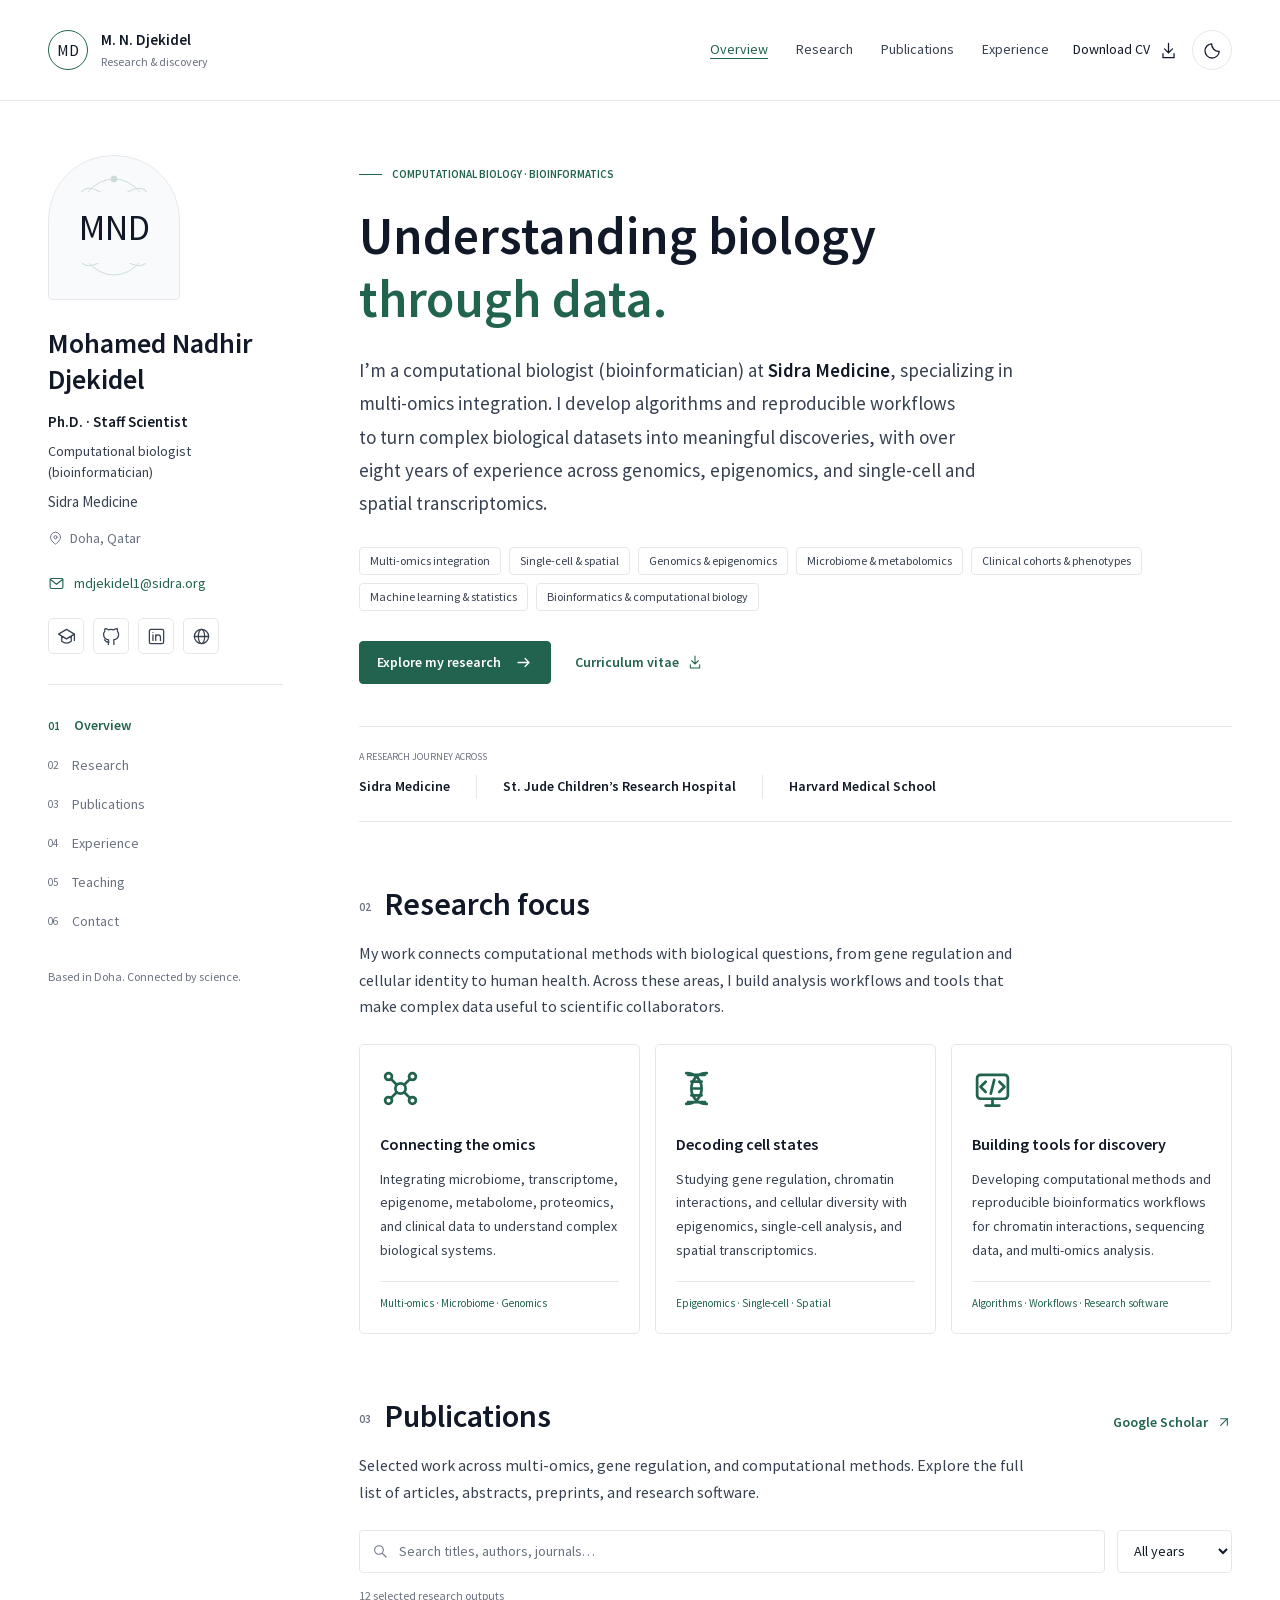
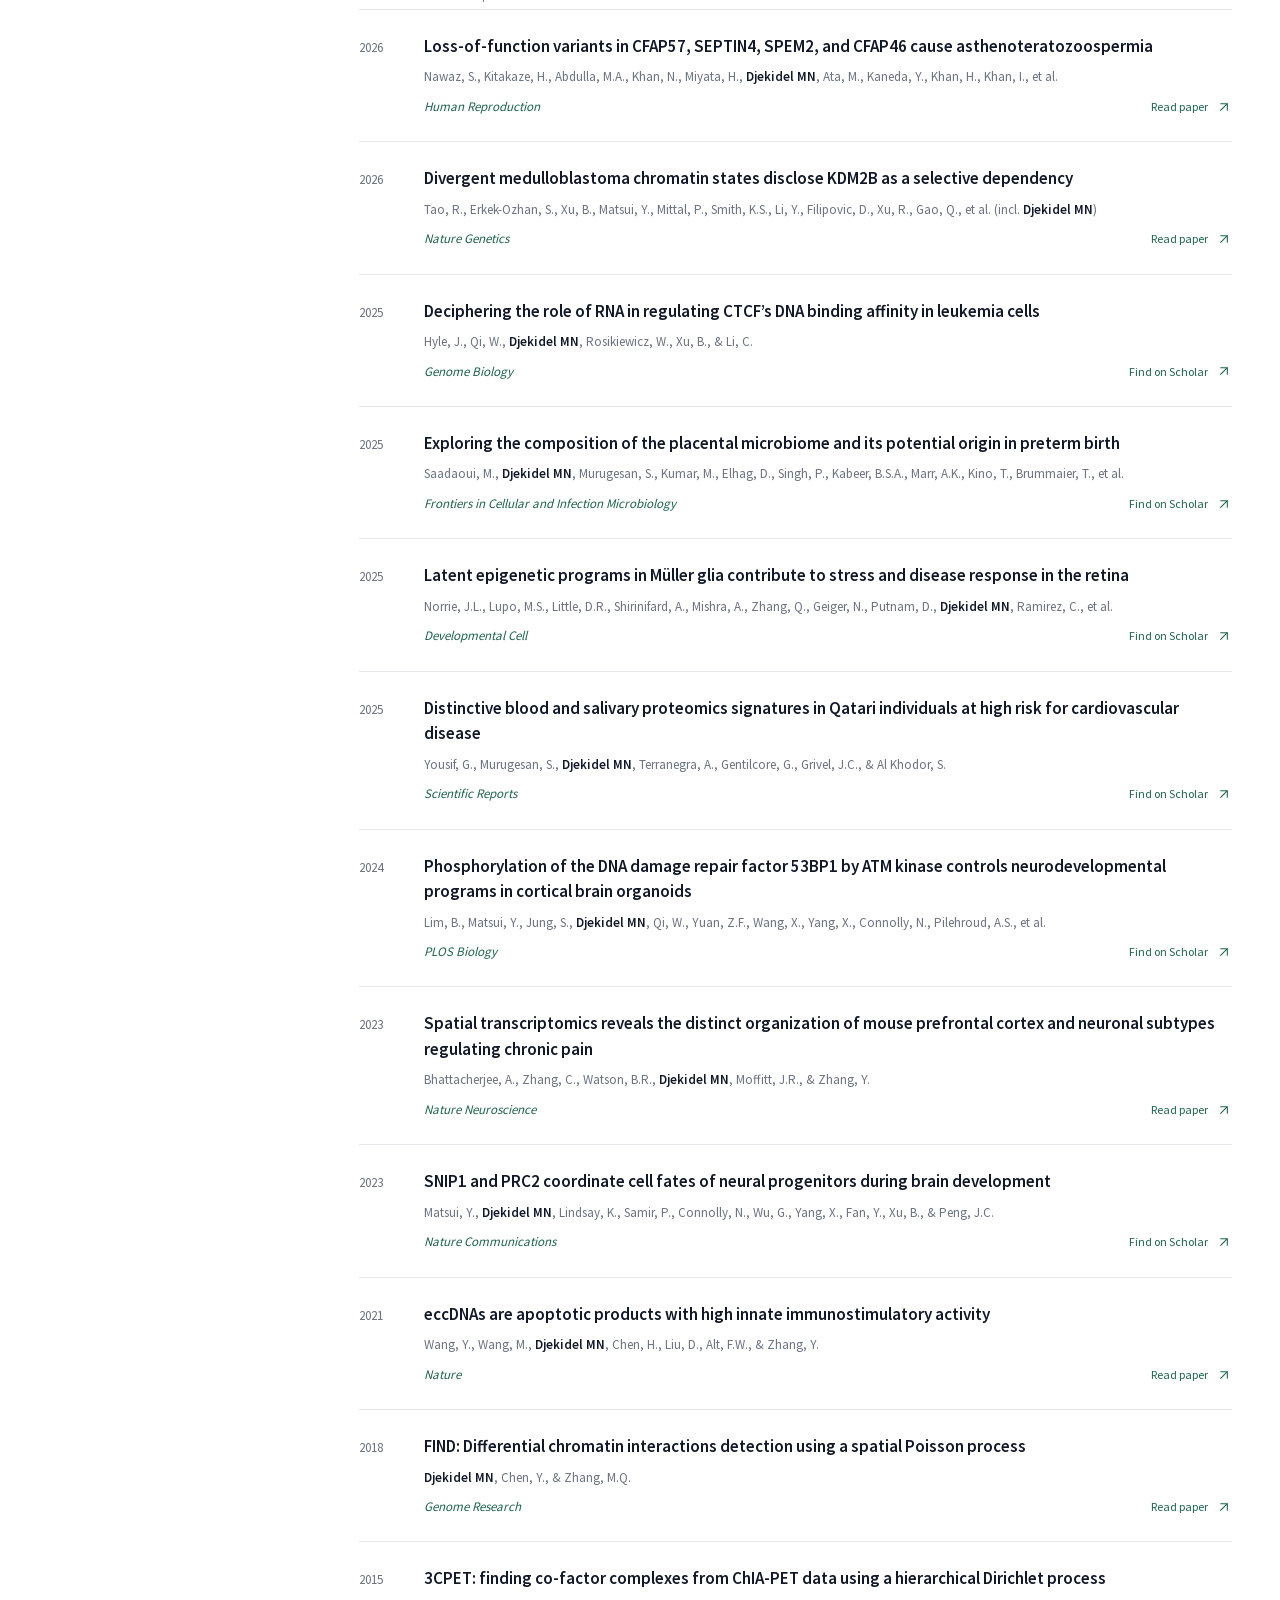
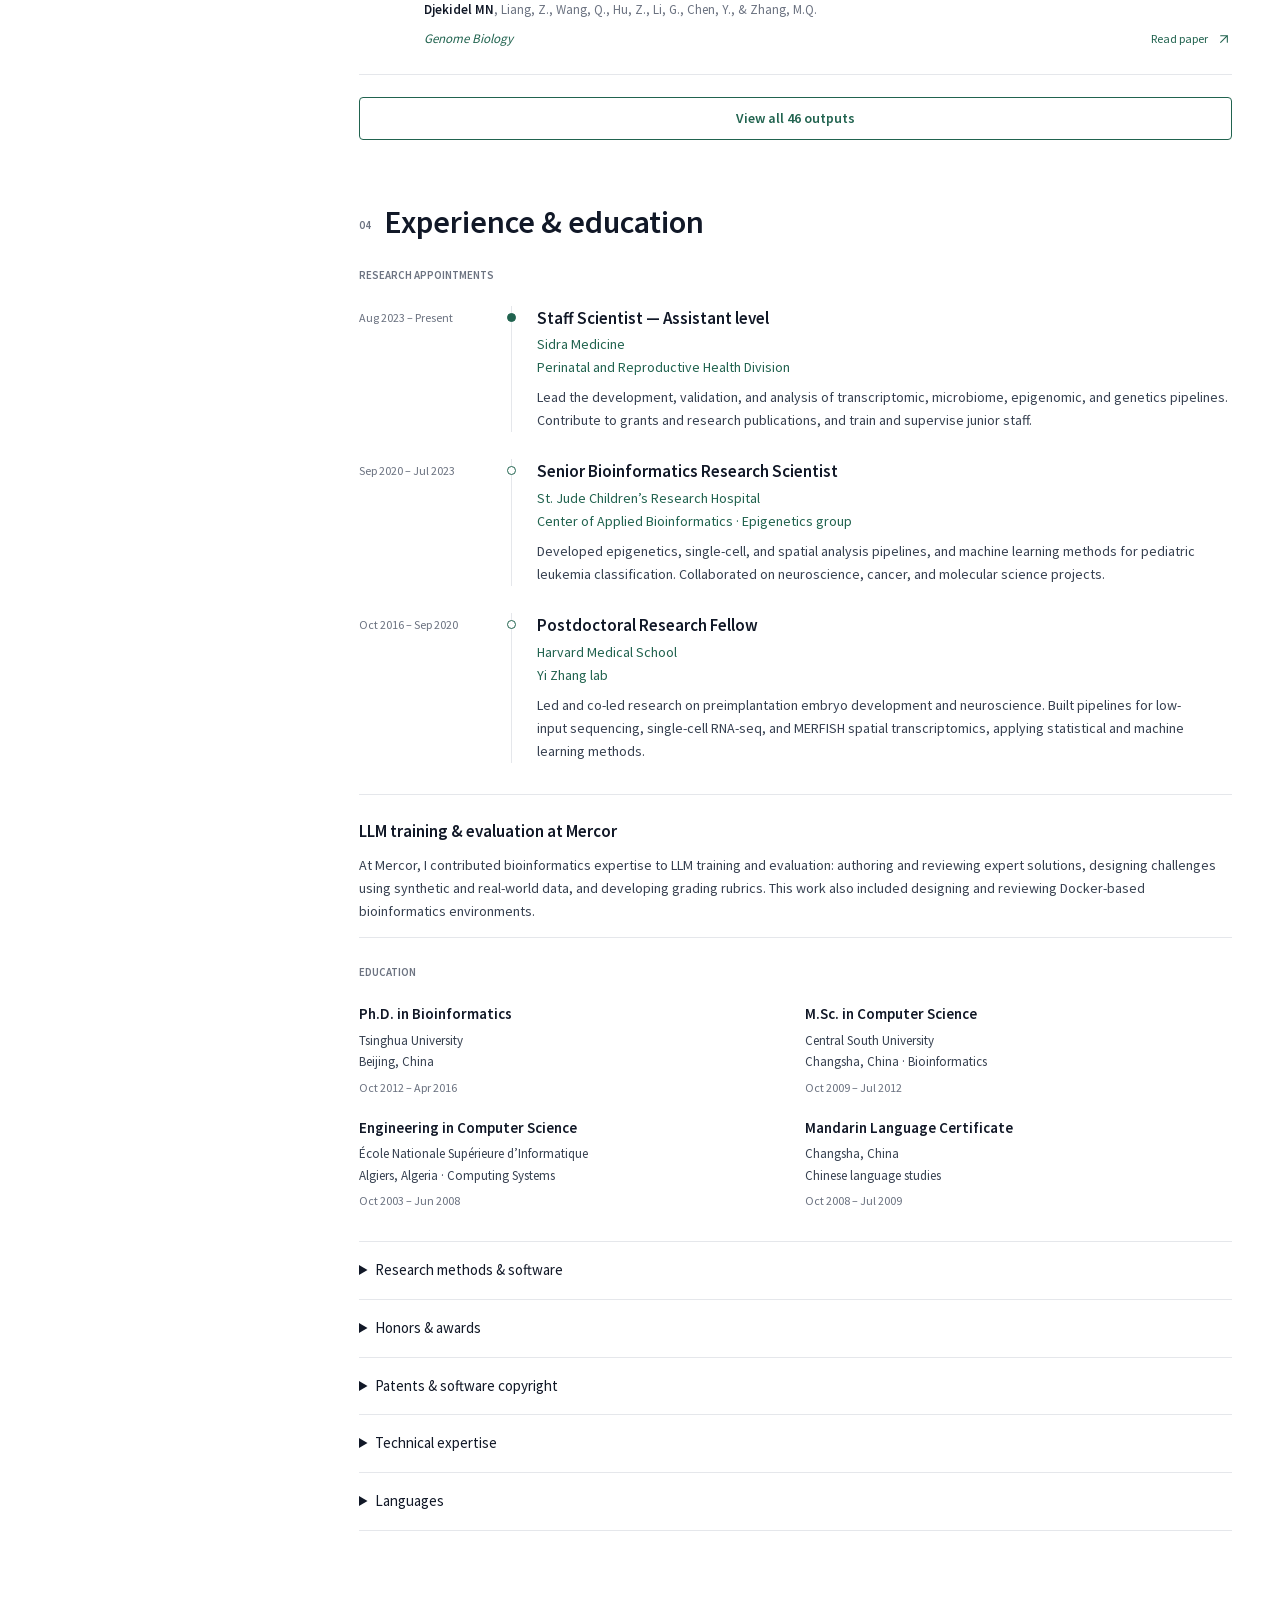
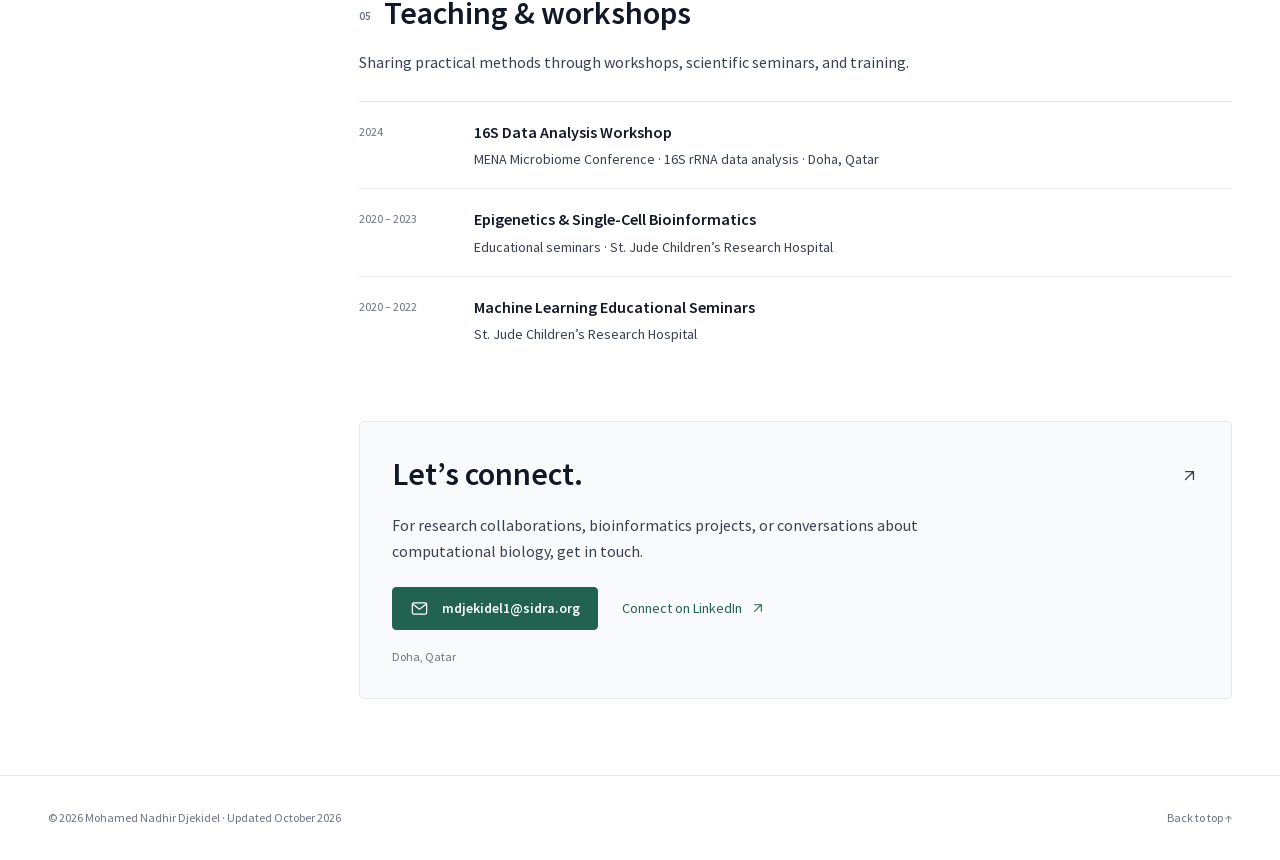
==== commit acd1a2a0: "Remove redundant personal website links from portfolio" ====
--- a/index.html
+++ b/index.html
@@ -103,15 +103,6 @@
         <p class="profile-affiliation">Sidra Medicine</p>
         <p class="profile-location"><svg class="icon " viewBox="0 0 24 24" aria-hidden="true"><path d="M20 10c0 6-8 11-8 11S4 16 4 10a8 8 0 1 1 16 0Z"/><circle cx="12" cy="10" r="2.5"/></svg> Doha, Qatar</p>
         <a class="profile-email" href="mailto:mdjekidel1@sidra.org"><svg class="icon " viewBox="0 0 24 24" aria-hidden="true"><rect x="3" y="5" width="18" height="14" rx="2"/><path d="m3 6 9 7 9-7"/></svg> mdjekidel1@sidra.org</a>
-        <a
-          class="profile-website"
-          href="https://sirusb.github.io/research-portfolio/"
-          target="_blank"
-          rel="noopener noreferrer"
-          ><svg class="icon " viewBox="0 0 24 24" aria-hidden="true"><circle cx="12" cy="12" r="9"/><ellipse cx="12" cy="12" rx="4" ry="9"/><path d="M3 12h18"/></svg> Personal website<span class="sr-only">
-            (opens in a new tab)</span
-          ></a
-        >
         <div
           class="social-links"
           aria-label="Academic and professional profiles"
@@ -699,15 +690,6 @@
               ></a
             >
           </div>
-          <a
-            class="text-link contact-website"
-            href="https://sirusb.github.io/research-portfolio/"
-            target="_blank"
-            rel="noopener noreferrer"
-            >Personal website <svg class="icon " viewBox="0 0 24 24" aria-hidden="true"><path d="M7 17 17 7M7 7h10v10"/></svg><span class="sr-only">
-              (opens in a new tab)</span
-            ></a
-          >
           <p class="contact-footnote">Doha, Qatar</p>
         </section>
       </main>
--- a/styles.css
+++ b/styles.css
@@ -288,22 +288,16 @@
   width: 15px;
   height: 15px;
 }
-.profile-email,
-.profile-website {
+.profile-email {
   font-size: 14px;
   display: inline-flex;
   gap: 9px;
   align-items: center;
   text-decoration: none;
 }
-.profile-email .icon,
-.profile-website .icon {
+.profile-email .icon {
   width: 17px;
   height: 17px;
-}
-.profile-website {
-  display: flex;
-  margin-top: 8px;
 }
 .social-links {
   display: flex;
@@ -910,10 +904,6 @@
 .contact-actions .text-link {
   font-weight: 400;
 }
-.contact-website {
-  margin-top: 16px;
-  font-weight: 400;
-}
 .contact-footnote {
   margin: 17px 0 0 !important;
   font-size: 12px !important;
@@ -997,8 +987,7 @@
   .profile-name {
     font-size: 25px;
   }
-  .profile-email,
-  .profile-website {
+  .profile-email {
     font-size: 12px;
     gap: 6px;
   }
@@ -1180,14 +1169,10 @@
     font-size: 12px;
     margin: 5px 0 0;
   }
-  .profile-email,
-  .profile-website {
+  .profile-email {
     grid-column: 1/-1;
     margin-top: 18px;
     font-size: 13px;
-  }
-  .profile-website {
-    margin-top: 8px;
   }
   .social-links {
     grid-column: 2;
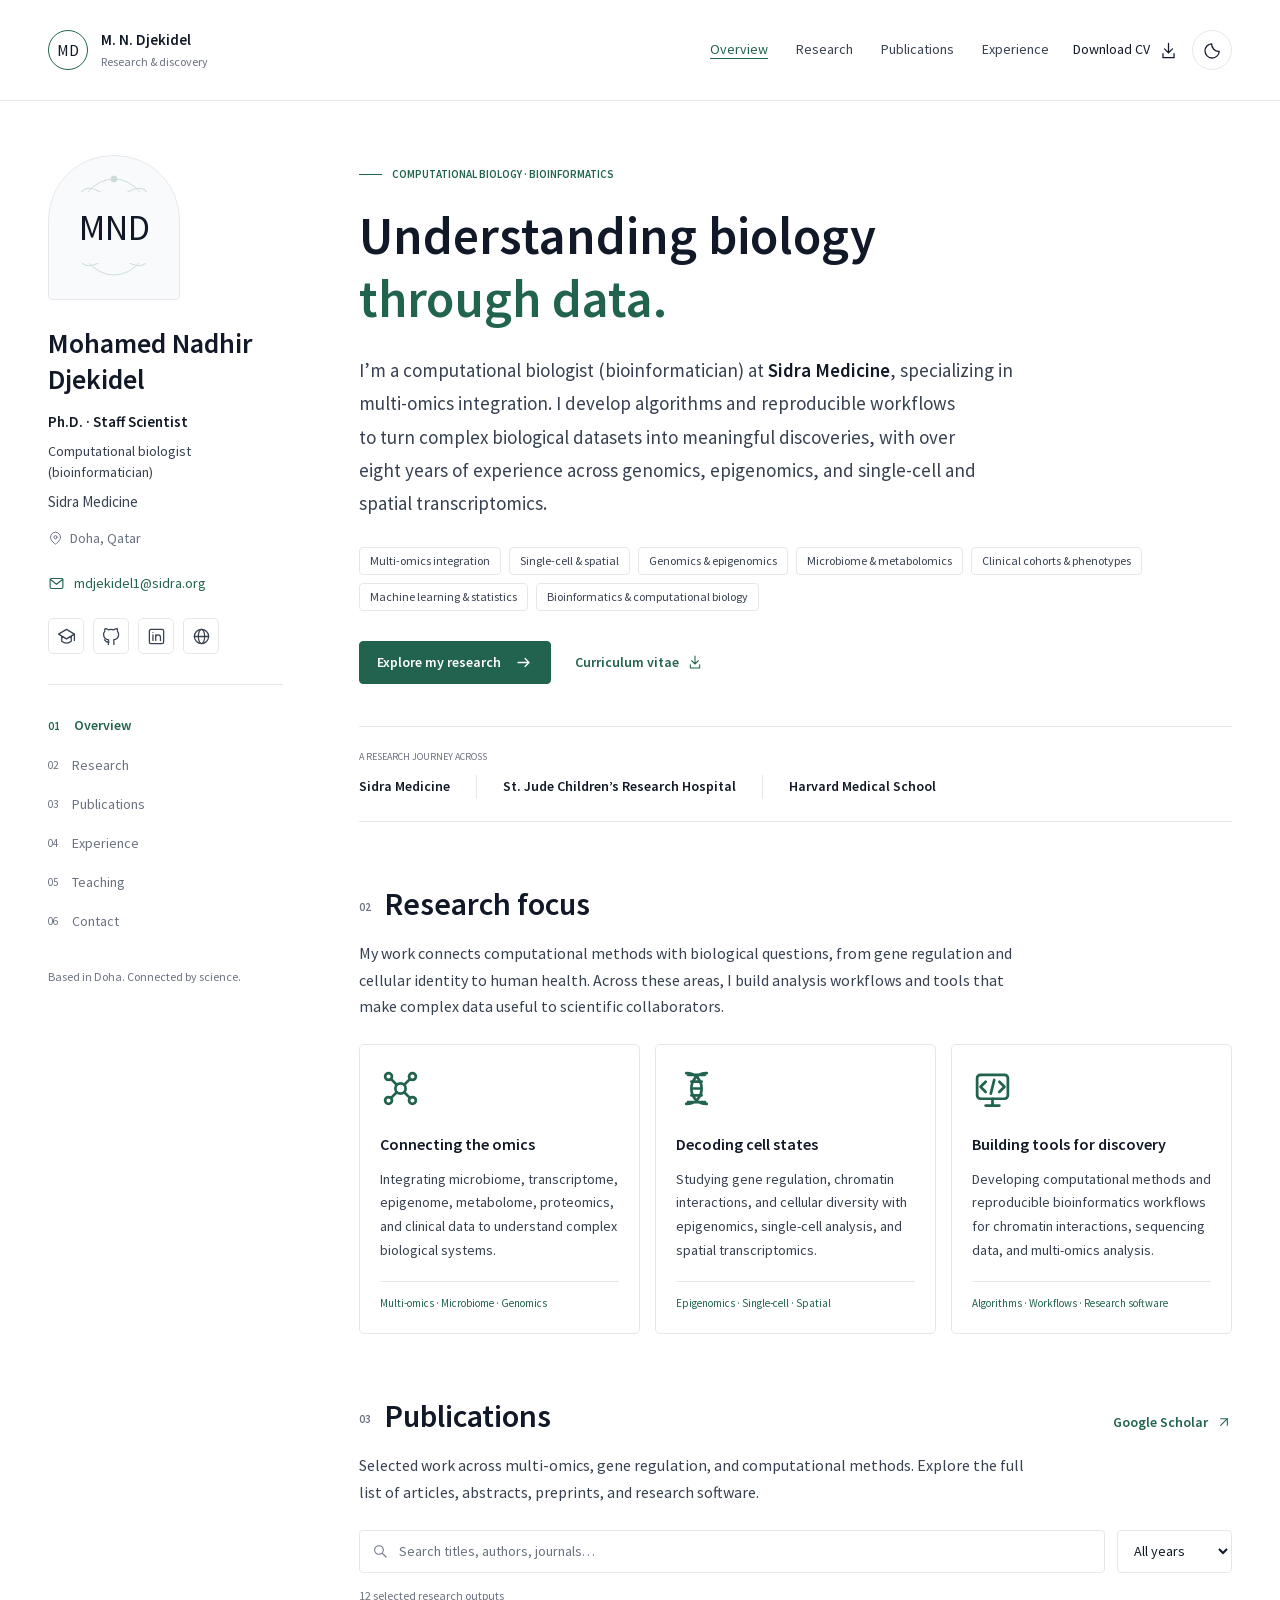
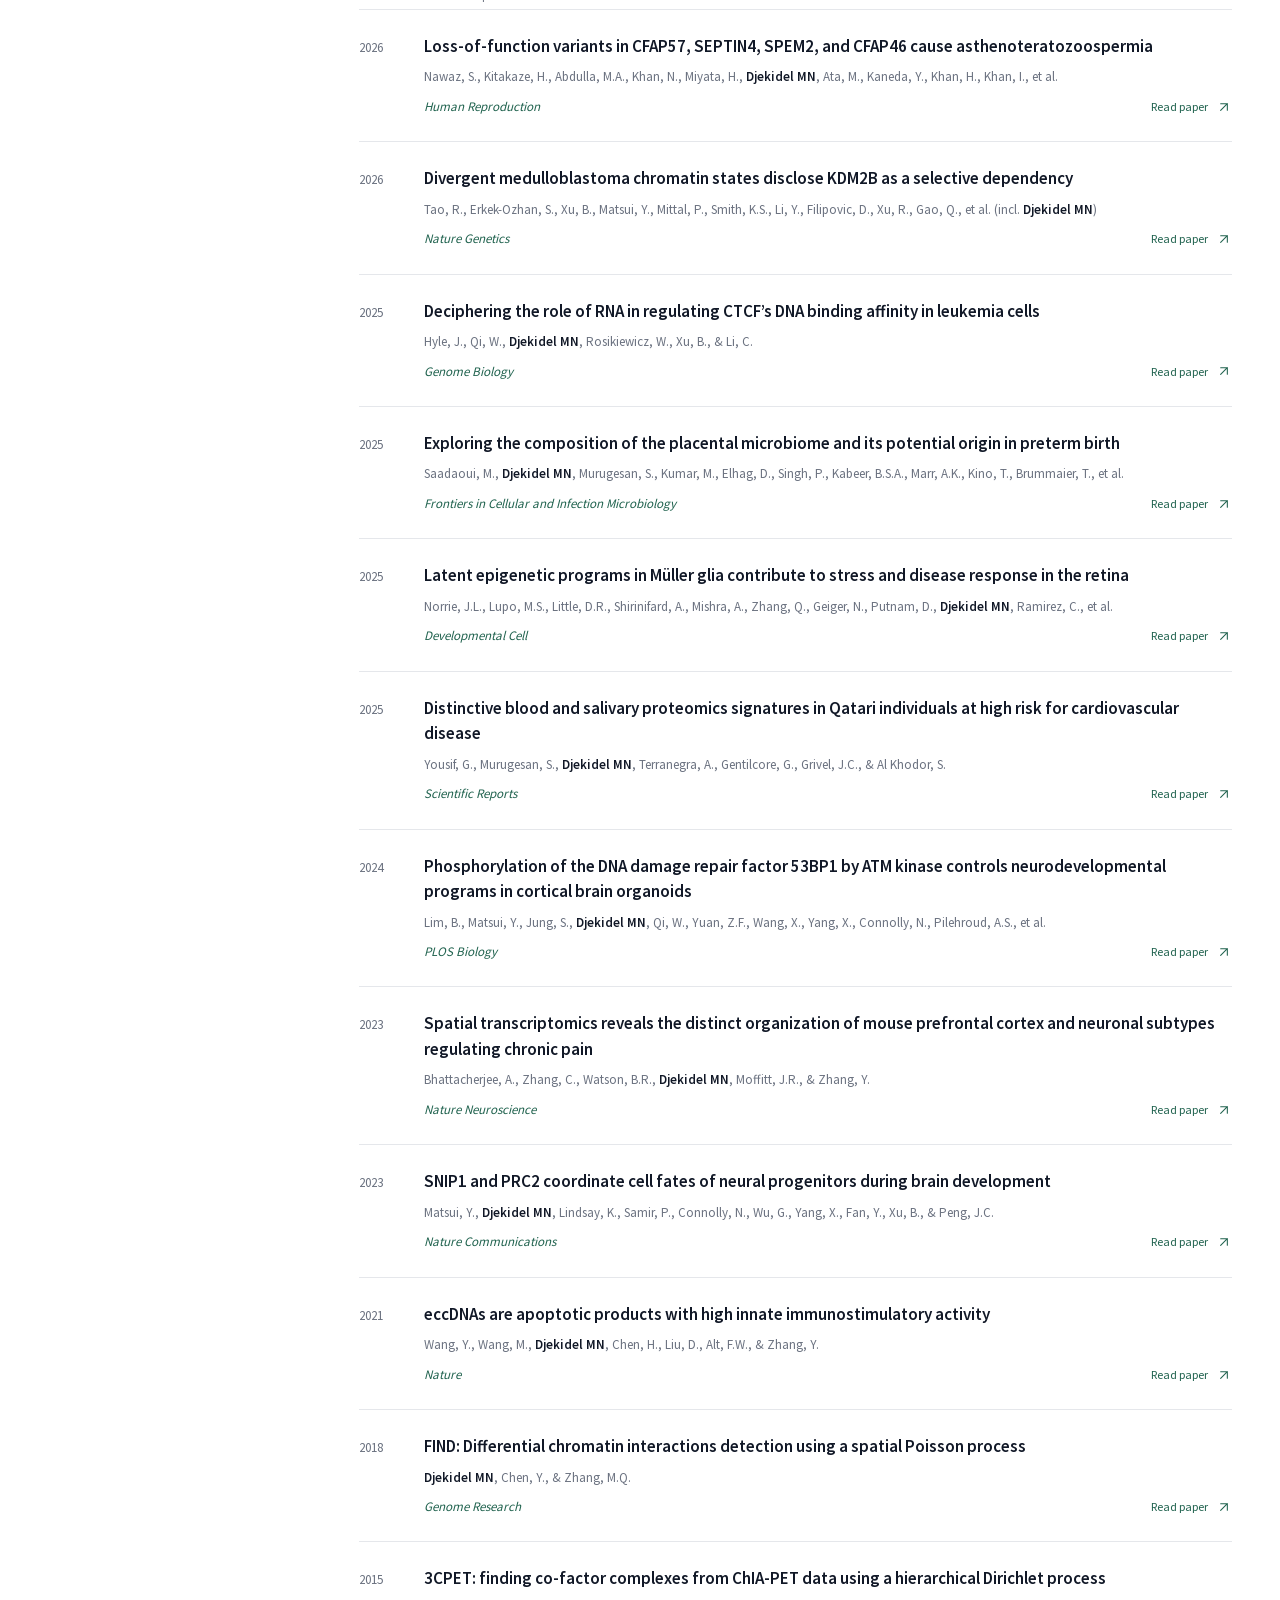
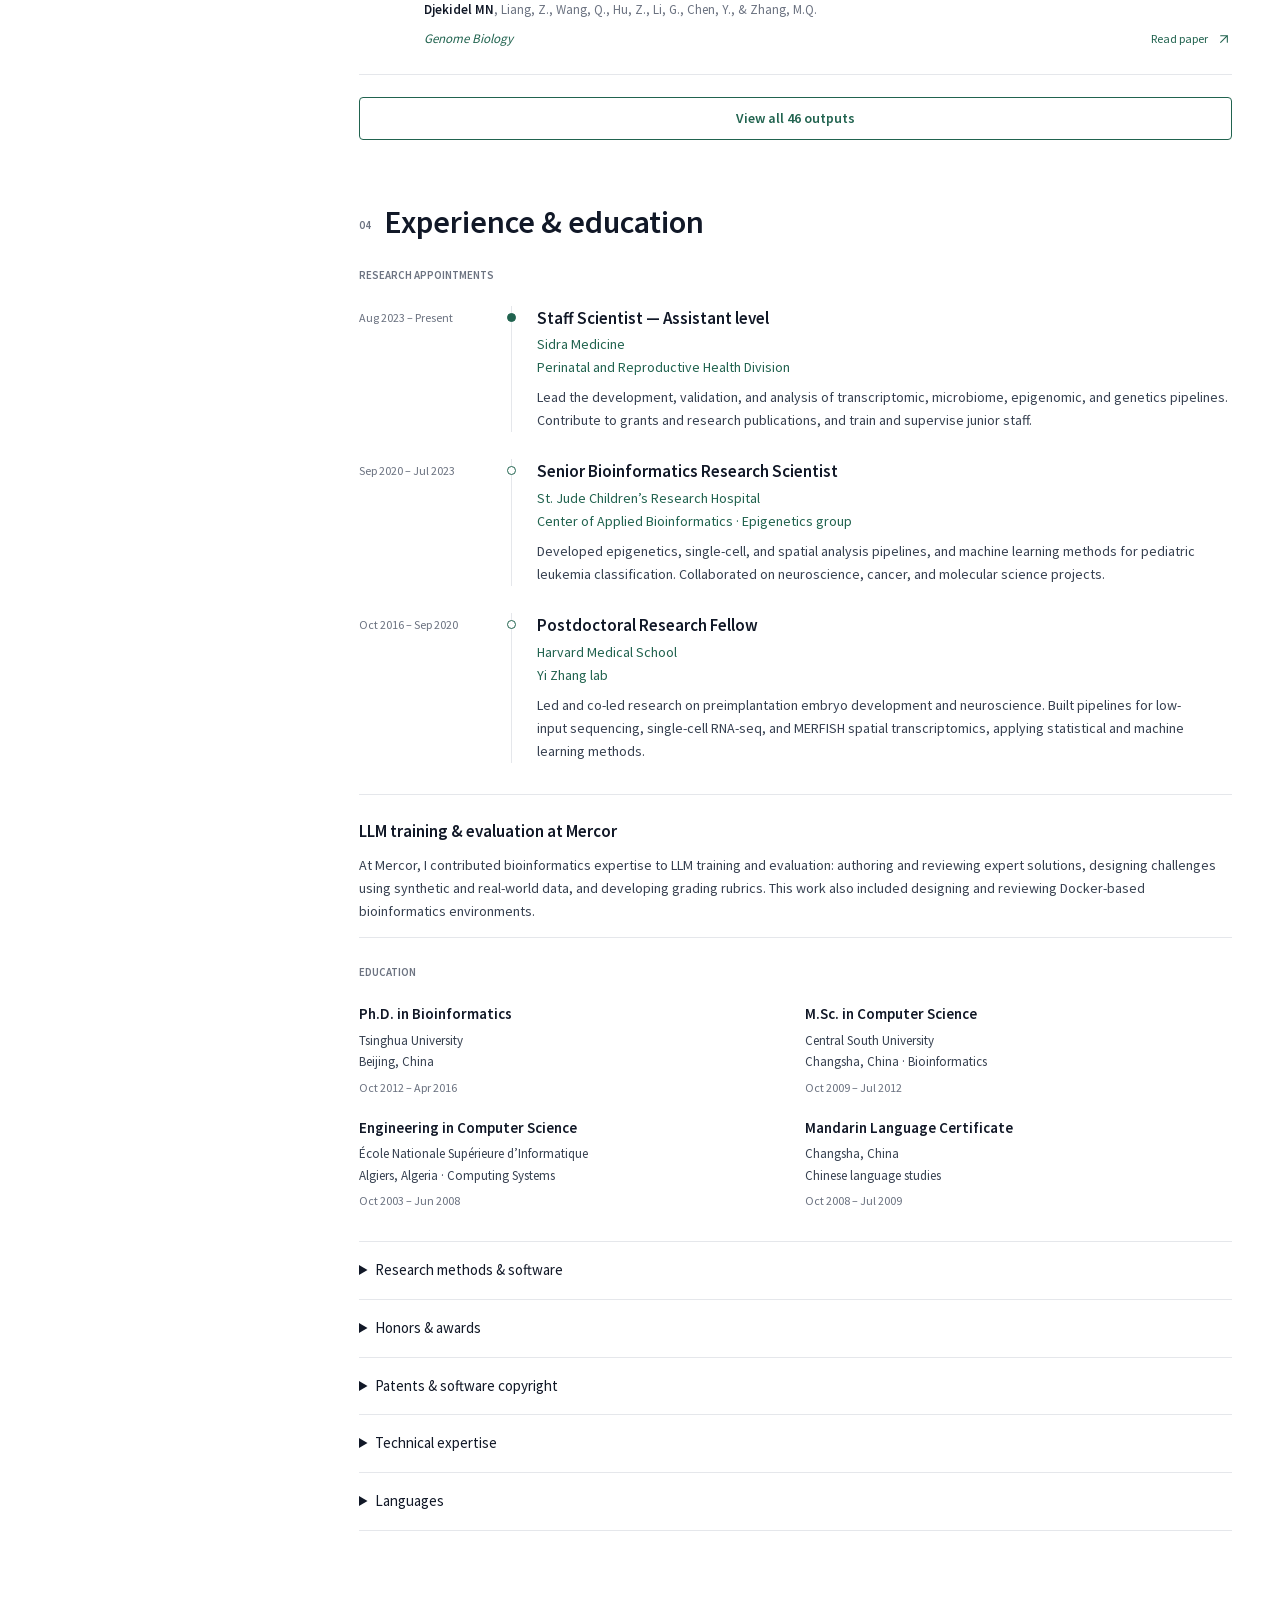
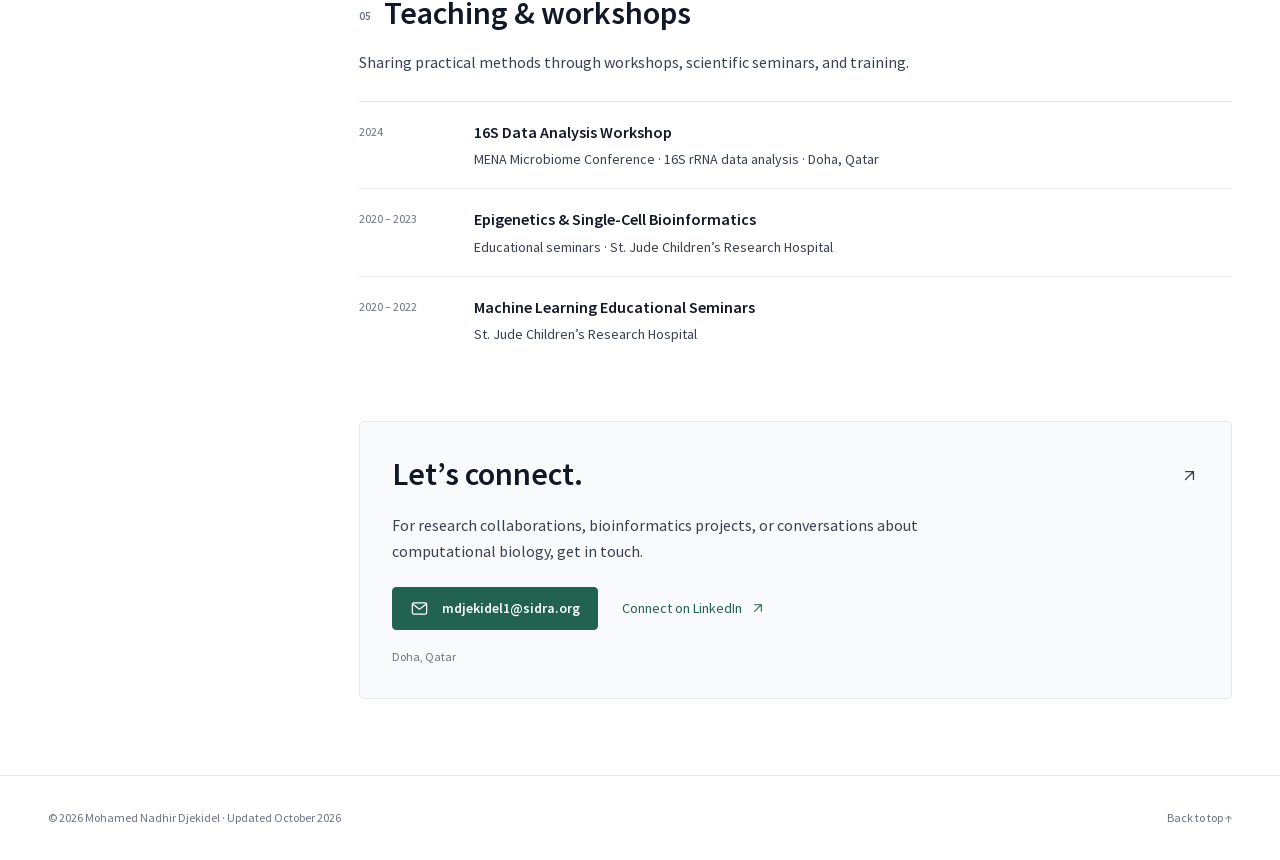
==== commit a16eca0f: "Verify and update all publication links" ====
--- a/index.html
+++ b/index.html
@@ -287,115 +287,115 @@
           </article></li>
 <li class="publication" data-year="2026" data-selected="false">
           <span class="publication-year">2026</span>
-          <article><h3><a href="https://scholar.google.com/scholar?q=High-fat%20diet%20causes%20rapid%20loss%20of%20intestinal%20group%203%20innate%20lymphoid%20cells%20through%20microbiota-driven%20inflammation%20and%20mitochondrial%20stress" target="_blank" rel="noopener noreferrer">High-fat diet causes rapid loss of intestinal group 3 innate lymphoid cells through microbiota-driven inflammation and mitochondrial stress<span class="sr-only"> (opens in a new tab)</span></a></h3>
+          <article><h3><a href="https://doi.org/10.1016/j.immuni.2026.02.014" target="_blank" rel="noopener noreferrer">High-fat diet causes rapid loss of intestinal group 3 innate lymphoid cells through microbiota-driven inflammation and mitochondrial stress<span class="sr-only"> (opens in a new tab)</span></a></h3>
           <p class="publication-authors">Torrico, E.C., Kaptein, P., Laalouhmi, F., Mitsialis, V., El Guendouzi, S., El Khayari, A., El Baha, C., Htite, E.D., Chawluk, S., Gauthier, C.D., et al. (incl. <strong>Djekidel MN</strong>)</p>
           <div class="publication-meta"><p class="publication-venue">Immunity</p>
-          <a class="text-link" href="https://scholar.google.com/scholar?q=High-fat%20diet%20causes%20rapid%20loss%20of%20intestinal%20group%203%20innate%20lymphoid%20cells%20through%20microbiota-driven%20inflammation%20and%20mitochondrial%20stress" target="_blank" rel="noopener noreferrer" aria-label="Find on Scholar: High-fat diet causes rapid loss of intestinal group 3 innate lymphoid cells through microbiota-driven inflammation and mitochondrial stress (opens in a new tab)">Find on Scholar<svg class="icon " viewBox="0 0 24 24" aria-hidden="true"><path d="M7 17 17 7M7 7h10v10"/></svg></a></div>
+          <a class="text-link" href="https://doi.org/10.1016/j.immuni.2026.02.014" target="_blank" rel="noopener noreferrer" aria-label="Read paper: High-fat diet causes rapid loss of intestinal group 3 innate lymphoid cells through microbiota-driven inflammation and mitochondrial stress (opens in a new tab)">Read paper<svg class="icon " viewBox="0 0 24 24" aria-hidden="true"><path d="M7 17 17 7M7 7h10v10"/></svg></a></div>
           </article></li>
 <li class="publication" data-year="2025" data-selected="false">
           <span class="publication-year">2025</span>
-          <article><h3><a href="https://scholar.google.com/scholar?q=Cross-species%20insemination%20reveals%20mouse%20sperm%20ability%20to%20enter%20and%20cross%20the%20fish%20micropyle" target="_blank" rel="noopener noreferrer">Cross-species insemination reveals mouse sperm ability to enter and cross the fish micropyle<span class="sr-only"> (opens in a new tab)</span></a></h3>
+          <article><h3><a href="https://doi.org/10.7554/eLife.106303" target="_blank" rel="noopener noreferrer">Cross-species insemination reveals mouse sperm ability to enter and cross the fish micropyle<span class="sr-only"> (opens in a new tab)</span></a></h3>
           <p class="publication-authors">Garibova, S., Stickler, E., Al Ali, F., Abdulla, M.A., Sathappan, A., Da’as, S.I., Ghanem, L., <strong>Djekidel MN</strong>, Portman, R., &amp; Avella, M.</p>
           <div class="publication-meta"><p class="publication-venue">eLife</p>
-          <a class="text-link" href="https://scholar.google.com/scholar?q=Cross-species%20insemination%20reveals%20mouse%20sperm%20ability%20to%20enter%20and%20cross%20the%20fish%20micropyle" target="_blank" rel="noopener noreferrer" aria-label="Find on Scholar: Cross-species insemination reveals mouse sperm ability to enter and cross the fish micropyle (opens in a new tab)">Find on Scholar<svg class="icon " viewBox="0 0 24 24" aria-hidden="true"><path d="M7 17 17 7M7 7h10v10"/></svg></a></div>
+          <a class="text-link" href="https://doi.org/10.7554/eLife.106303" target="_blank" rel="noopener noreferrer" aria-label="Read paper: Cross-species insemination reveals mouse sperm ability to enter and cross the fish micropyle (opens in a new tab)">Read paper<svg class="icon " viewBox="0 0 24 24" aria-hidden="true"><path d="M7 17 17 7M7 7h10v10"/></svg></a></div>
           </article></li>
 <li class="publication" data-year="2025" data-selected="false">
           <span class="publication-year">2025</span>
-          <article><h3><a href="https://scholar.google.com/scholar?q=Mutational%20disruption%20of%20transcription%20factors%20binding%20and%20regulatory%20networks%20in%20a%20case%20of%20unexplained%20total%20fertilization%20failure" target="_blank" rel="noopener noreferrer">Mutational disruption of transcription factors binding and regulatory networks in a case of unexplained total fertilization failure<span class="sr-only"> (opens in a new tab)</span></a></h3>
+          <article><h3><a href="https://doi.org/10.1186/s12967-025-07038-5" target="_blank" rel="noopener noreferrer">Mutational disruption of transcription factors binding and regulatory networks in a case of unexplained total fertilization failure<span class="sr-only"> (opens in a new tab)</span></a></h3>
           <p class="publication-authors">Ata, M., Choucair, F., <strong>Djekidel MN</strong>, Sousa Esteves, M., Al Ali, F., Nawaz, S., El Taha, L., Soloviov, O., Sathappan, A., Aliyev, E., et al.</p>
           <div class="publication-meta"><p class="publication-venue">Journal of Translational Medicine</p>
-          <a class="text-link" href="https://scholar.google.com/scholar?q=Mutational%20disruption%20of%20transcription%20factors%20binding%20and%20regulatory%20networks%20in%20a%20case%20of%20unexplained%20total%20fertilization%20failure" target="_blank" rel="noopener noreferrer" aria-label="Find on Scholar: Mutational disruption of transcription factors binding and regulatory networks in a case of unexplained total fertilization failure (opens in a new tab)">Find on Scholar<svg class="icon " viewBox="0 0 24 24" aria-hidden="true"><path d="M7 17 17 7M7 7h10v10"/></svg></a></div>
+          <a class="text-link" href="https://doi.org/10.1186/s12967-025-07038-5" target="_blank" rel="noopener noreferrer" aria-label="Read paper: Mutational disruption of transcription factors binding and regulatory networks in a case of unexplained total fertilization failure (opens in a new tab)">Read paper<svg class="icon " viewBox="0 0 24 24" aria-hidden="true"><path d="M7 17 17 7M7 7h10v10"/></svg></a></div>
           </article></li>
 <li class="publication" data-year="2025" data-selected="false">
           <span class="publication-year">2025</span>
-          <article><h3><a href="https://scholar.google.com/scholar?q=MicroRNA%20signatures%20of%20pediatric%20obesity-associated%20asthma%3A%20identifying%20molecular%20links%20between%20obesity%20and%20asthma%20in%20children" target="_blank" rel="noopener noreferrer">MicroRNA signatures of pediatric obesity-associated asthma: identifying molecular links between obesity and asthma in children<span class="sr-only"> (opens in a new tab)</span></a></h3>
+          <article><h3><a href="https://doi.org/10.1111/all.70138" target="_blank" rel="noopener noreferrer">MicroRNA signatures of pediatric obesity-associated asthma: identifying molecular links between obesity and asthma in children<span class="sr-only"> (opens in a new tab)</span></a></h3>
           <p class="publication-authors">Shailesh, H., Rao, R., Noor, S., Hayati, L., <strong>Djekidel MN</strong>, &amp; Janahi, I.</p>
           <div class="publication-meta"><p class="publication-venue">Allergy<span class="publication-type">· Abstract</span></p>
-          <a class="text-link" href="https://scholar.google.com/scholar?q=MicroRNA%20signatures%20of%20pediatric%20obesity-associated%20asthma%3A%20identifying%20molecular%20links%20between%20obesity%20and%20asthma%20in%20children" target="_blank" rel="noopener noreferrer" aria-label="Find on Scholar: MicroRNA signatures of pediatric obesity-associated asthma: identifying molecular links between obesity and asthma in children (opens in a new tab)">Find on Scholar<svg class="icon " viewBox="0 0 24 24" aria-hidden="true"><path d="M7 17 17 7M7 7h10v10"/></svg></a></div>
+          <a class="text-link" href="https://doi.org/10.1111/all.70138" target="_blank" rel="noopener noreferrer" aria-label="Read paper: MicroRNA signatures of pediatric obesity-associated asthma: identifying molecular links between obesity and asthma in children (opens in a new tab)">Read paper<svg class="icon " viewBox="0 0 24 24" aria-hidden="true"><path d="M7 17 17 7M7 7h10v10"/></svg></a></div>
           </article></li>
 <li class="publication" data-year="2025" data-selected="false">
           <span class="publication-year">2025</span>
-          <article><h3><a href="https://scholar.google.com/scholar?q=Dietary%20fiber%20and%20fatty%20acids%20may%20impact%20clinical%20outcomes%20in%20pediatric%20obesity-associated%20asthma%3A%20insights%20from%20the%20SOAP%20study" target="_blank" rel="noopener noreferrer">Dietary fiber and fatty acids may impact clinical outcomes in pediatric obesity-associated asthma: insights from the SOAP study<span class="sr-only"> (opens in a new tab)</span></a></h3>
+          <article><h3><a href="https://doi.org/10.3389/fnut.2025.1687082" target="_blank" rel="noopener noreferrer">Dietary fiber and fatty acids may impact clinical outcomes in pediatric obesity-associated asthma: insights from the SOAP study<span class="sr-only"> (opens in a new tab)</span></a></h3>
           <p class="publication-authors">Al-Dasooqi, D.S., Shailesh, H., <strong>Djekidel MN</strong>, Alabduljabbar, S., Ahmed, S.H., Olabi, Y., Shallouf, N., Hani, Y., Janahi, I., &amp; Terranegra, A.</p>
           <div class="publication-meta"><p class="publication-venue">Frontiers in Nutrition</p>
-          <a class="text-link" href="https://scholar.google.com/scholar?q=Dietary%20fiber%20and%20fatty%20acids%20may%20impact%20clinical%20outcomes%20in%20pediatric%20obesity-associated%20asthma%3A%20insights%20from%20the%20SOAP%20study" target="_blank" rel="noopener noreferrer" aria-label="Find on Scholar: Dietary fiber and fatty acids may impact clinical outcomes in pediatric obesity-associated asthma: insights from the SOAP study (opens in a new tab)">Find on Scholar<svg class="icon " viewBox="0 0 24 24" aria-hidden="true"><path d="M7 17 17 7M7 7h10v10"/></svg></a></div>
+          <a class="text-link" href="https://doi.org/10.3389/fnut.2025.1687082" target="_blank" rel="noopener noreferrer" aria-label="Read paper: Dietary fiber and fatty acids may impact clinical outcomes in pediatric obesity-associated asthma: insights from the SOAP study (opens in a new tab)">Read paper<svg class="icon " viewBox="0 0 24 24" aria-hidden="true"><path d="M7 17 17 7M7 7h10v10"/></svg></a></div>
           </article></li>
 <li class="publication" data-year="2025" data-selected="true">
           <span class="publication-year">2025</span>
-          <article><h3><a href="https://scholar.google.com/scholar?q=Deciphering%20the%20role%20of%20RNA%20in%20regulating%20CTCF%E2%80%99s%20DNA%20binding%20affinity%20in%20leukemia%20cells" target="_blank" rel="noopener noreferrer">Deciphering the role of RNA in regulating CTCF’s DNA binding affinity in leukemia cells<span class="sr-only"> (opens in a new tab)</span></a></h3>
+          <article><h3><a href="https://doi.org/10.1186/s13059-025-03582-x" target="_blank" rel="noopener noreferrer">Deciphering the role of RNA in regulating CTCF’s DNA binding affinity in leukemia cells<span class="sr-only"> (opens in a new tab)</span></a></h3>
           <p class="publication-authors">Hyle, J., Qi, W., <strong>Djekidel MN</strong>, Rosikiewicz, W., Xu, B., &amp; Li, C.</p>
           <div class="publication-meta"><p class="publication-venue">Genome Biology</p>
-          <a class="text-link" href="https://scholar.google.com/scholar?q=Deciphering%20the%20role%20of%20RNA%20in%20regulating%20CTCF%E2%80%99s%20DNA%20binding%20affinity%20in%20leukemia%20cells" target="_blank" rel="noopener noreferrer" aria-label="Find on Scholar: Deciphering the role of RNA in regulating CTCF’s DNA binding affinity in leukemia cells (opens in a new tab)">Find on Scholar<svg class="icon " viewBox="0 0 24 24" aria-hidden="true"><path d="M7 17 17 7M7 7h10v10"/></svg></a></div>
+          <a class="text-link" href="https://doi.org/10.1186/s13059-025-03582-x" target="_blank" rel="noopener noreferrer" aria-label="Read paper: Deciphering the role of RNA in regulating CTCF’s DNA binding affinity in leukemia cells (opens in a new tab)">Read paper<svg class="icon " viewBox="0 0 24 24" aria-hidden="true"><path d="M7 17 17 7M7 7h10v10"/></svg></a></div>
           </article></li>
 <li class="publication" data-year="2025" data-selected="true">
           <span class="publication-year">2025</span>
-          <article><h3><a href="https://scholar.google.com/scholar?q=Exploring%20the%20composition%20of%20the%20placental%20microbiome%20and%20its%20potential%20origin%20in%20preterm%20birth" target="_blank" rel="noopener noreferrer">Exploring the composition of the placental microbiome and its potential origin in preterm birth<span class="sr-only"> (opens in a new tab)</span></a></h3>
+          <article><h3><a href="https://doi.org/10.3389/fcimb.2024.1486409" target="_blank" rel="noopener noreferrer">Exploring the composition of the placental microbiome and its potential origin in preterm birth<span class="sr-only"> (opens in a new tab)</span></a></h3>
           <p class="publication-authors">Saadaoui, M., <strong>Djekidel MN</strong>, Murugesan, S., Kumar, M., Elhag, D., Singh, P., Kabeer, B.S.A., Marr, A.K., Kino, T., Brummaier, T., et al.</p>
           <div class="publication-meta"><p class="publication-venue">Frontiers in Cellular and Infection Microbiology</p>
-          <a class="text-link" href="https://scholar.google.com/scholar?q=Exploring%20the%20composition%20of%20the%20placental%20microbiome%20and%20its%20potential%20origin%20in%20preterm%20birth" target="_blank" rel="noopener noreferrer" aria-label="Find on Scholar: Exploring the composition of the placental microbiome and its potential origin in preterm birth (opens in a new tab)">Find on Scholar<svg class="icon " viewBox="0 0 24 24" aria-hidden="true"><path d="M7 17 17 7M7 7h10v10"/></svg></a></div>
+          <a class="text-link" href="https://doi.org/10.3389/fcimb.2024.1486409" target="_blank" rel="noopener noreferrer" aria-label="Read paper: Exploring the composition of the placental microbiome and its potential origin in preterm birth (opens in a new tab)">Read paper<svg class="icon " viewBox="0 0 24 24" aria-hidden="true"><path d="M7 17 17 7M7 7h10v10"/></svg></a></div>
           </article></li>
 <li class="publication" data-year="2025" data-selected="true">
           <span class="publication-year">2025</span>
-          <article><h3><a href="https://scholar.google.com/scholar?q=Latent%20epigenetic%20programs%20in%20M%C3%BCller%20glia%20contribute%20to%20stress%20and%20disease%20response%20in%20the%20retina" target="_blank" rel="noopener noreferrer">Latent epigenetic programs in Müller glia contribute to stress and disease response in the retina<span class="sr-only"> (opens in a new tab)</span></a></h3>
+          <article><h3><a href="https://doi.org/10.1016/j.devcel.2024.12.014" target="_blank" rel="noopener noreferrer">Latent epigenetic programs in Müller glia contribute to stress and disease response in the retina<span class="sr-only"> (opens in a new tab)</span></a></h3>
           <p class="publication-authors">Norrie, J.L., Lupo, M.S., Little, D.R., Shirinifard, A., Mishra, A., Zhang, Q., Geiger, N., Putnam, D., <strong>Djekidel MN</strong>, Ramirez, C., et al.</p>
           <div class="publication-meta"><p class="publication-venue">Developmental Cell</p>
-          <a class="text-link" href="https://scholar.google.com/scholar?q=Latent%20epigenetic%20programs%20in%20M%C3%BCller%20glia%20contribute%20to%20stress%20and%20disease%20response%20in%20the%20retina" target="_blank" rel="noopener noreferrer" aria-label="Find on Scholar: Latent epigenetic programs in Müller glia contribute to stress and disease response in the retina (opens in a new tab)">Find on Scholar<svg class="icon " viewBox="0 0 24 24" aria-hidden="true"><path d="M7 17 17 7M7 7h10v10"/></svg></a></div>
+          <a class="text-link" href="https://doi.org/10.1016/j.devcel.2024.12.014" target="_blank" rel="noopener noreferrer" aria-label="Read paper: Latent epigenetic programs in Müller glia contribute to stress and disease response in the retina (opens in a new tab)">Read paper<svg class="icon " viewBox="0 0 24 24" aria-hidden="true"><path d="M7 17 17 7M7 7h10v10"/></svg></a></div>
           </article></li>
 <li class="publication" data-year="2025" data-selected="true">
           <span class="publication-year">2025</span>
-          <article><h3><a href="https://scholar.google.com/scholar?q=Distinctive%20blood%20and%20salivary%20proteomics%20signatures%20in%20Qatari%20individuals%20at%20high%20risk%20for%20cardiovascular%20disease" target="_blank" rel="noopener noreferrer">Distinctive blood and salivary proteomics signatures in Qatari individuals at high risk for cardiovascular disease<span class="sr-only"> (opens in a new tab)</span></a></h3>
+          <article><h3><a href="https://doi.org/10.1038/s41598-025-87596-2" target="_blank" rel="noopener noreferrer">Distinctive blood and salivary proteomics signatures in Qatari individuals at high risk for cardiovascular disease<span class="sr-only"> (opens in a new tab)</span></a></h3>
           <p class="publication-authors">Yousif, G., Murugesan, S., <strong>Djekidel MN</strong>, Terranegra, A., Gentilcore, G., Grivel, J.C., &amp; Al Khodor, S.</p>
           <div class="publication-meta"><p class="publication-venue">Scientific Reports</p>
-          <a class="text-link" href="https://scholar.google.com/scholar?q=Distinctive%20blood%20and%20salivary%20proteomics%20signatures%20in%20Qatari%20individuals%20at%20high%20risk%20for%20cardiovascular%20disease" target="_blank" rel="noopener noreferrer" aria-label="Find on Scholar: Distinctive blood and salivary proteomics signatures in Qatari individuals at high risk for cardiovascular disease (opens in a new tab)">Find on Scholar<svg class="icon " viewBox="0 0 24 24" aria-hidden="true"><path d="M7 17 17 7M7 7h10v10"/></svg></a></div>
+          <a class="text-link" href="https://doi.org/10.1038/s41598-025-87596-2" target="_blank" rel="noopener noreferrer" aria-label="Read paper: Distinctive blood and salivary proteomics signatures in Qatari individuals at high risk for cardiovascular disease (opens in a new tab)">Read paper<svg class="icon " viewBox="0 0 24 24" aria-hidden="true"><path d="M7 17 17 7M7 7h10v10"/></svg></a></div>
           </article></li>
 <li class="publication" data-year="2025" data-selected="false">
           <span class="publication-year">2025</span>
-          <article><h3><a href="https://scholar.google.com/scholar?q=EPCO-22.%20Divergent%20medulloblastoma%20chromatin%20states%20disclose%20KDM2B%20as%20a%20selective%20dependency" target="_blank" rel="noopener noreferrer">EPCO-22. Divergent medulloblastoma chromatin states disclose KDM2B as a selective dependency<span class="sr-only"> (opens in a new tab)</span></a></h3>
+          <article><h3><a href="https://doi.org/10.1093/neuonc/noaf201.0022" target="_blank" rel="noopener noreferrer">EPCO-22. Divergent medulloblastoma chromatin states disclose KDM2B as a selective dependency<span class="sr-only"> (opens in a new tab)</span></a></h3>
           <p class="publication-authors">Tao, R., Erkek-Ozhan, S., Xu, B., Matsui, Y., Mittal, P., Smith, K., Li, Y., Gao, Q., Darrow, E., Xu, R., et al.</p>
           <div class="publication-meta"><p class="publication-venue">Neuro-Oncology<span class="publication-type">· Abstract</span></p>
-          <a class="text-link" href="https://scholar.google.com/scholar?q=EPCO-22.%20Divergent%20medulloblastoma%20chromatin%20states%20disclose%20KDM2B%20as%20a%20selective%20dependency" target="_blank" rel="noopener noreferrer" aria-label="Find on Scholar: EPCO-22. Divergent medulloblastoma chromatin states disclose KDM2B as a selective dependency (opens in a new tab)">Find on Scholar<svg class="icon " viewBox="0 0 24 24" aria-hidden="true"><path d="M7 17 17 7M7 7h10v10"/></svg></a></div>
+          <a class="text-link" href="https://doi.org/10.1093/neuonc/noaf201.0022" target="_blank" rel="noopener noreferrer" aria-label="Read paper: EPCO-22. Divergent medulloblastoma chromatin states disclose KDM2B as a selective dependency (opens in a new tab)">Read paper<svg class="icon " viewBox="0 0 24 24" aria-hidden="true"><path d="M7 17 17 7M7 7h10v10"/></svg></a></div>
           </article></li>
 <li class="publication" data-year="2024" data-selected="false">
           <span class="publication-year">2024</span>
-          <article><h3><a href="https://scholar.google.com/scholar?q=Microbial%20and%20proteomic%20signatures%20of%20type%202%20diabetes%20in%20an%20Arab%20population" target="_blank" rel="noopener noreferrer">Microbial and proteomic signatures of type 2 diabetes in an Arab population<span class="sr-only"> (opens in a new tab)</span></a></h3>
+          <article><h3><a href="https://doi.org/10.1186/s12967-024-05928-8" target="_blank" rel="noopener noreferrer">Microbial and proteomic signatures of type 2 diabetes in an Arab population<span class="sr-only"> (opens in a new tab)</span></a></h3>
           <p class="publication-authors">Murugesan, S., Yousif, G., <strong>Djekidel MN</strong>, Gentilcore, G., Grivel, J.C., &amp; Al Khodor, S.</p>
           <div class="publication-meta"><p class="publication-venue">Journal of Translational Medicine</p>
-          <a class="text-link" href="https://scholar.google.com/scholar?q=Microbial%20and%20proteomic%20signatures%20of%20type%202%20diabetes%20in%20an%20Arab%20population" target="_blank" rel="noopener noreferrer" aria-label="Find on Scholar: Microbial and proteomic signatures of type 2 diabetes in an Arab population (opens in a new tab)">Find on Scholar<svg class="icon " viewBox="0 0 24 24" aria-hidden="true"><path d="M7 17 17 7M7 7h10v10"/></svg></a></div>
+          <a class="text-link" href="https://doi.org/10.1186/s12967-024-05928-8" target="_blank" rel="noopener noreferrer" aria-label="Read paper: Microbial and proteomic signatures of type 2 diabetes in an Arab population (opens in a new tab)">Read paper<svg class="icon " viewBox="0 0 24 24" aria-hidden="true"><path d="M7 17 17 7M7 7h10v10"/></svg></a></div>
           </article></li>
 <li class="publication" data-year="2024" data-selected="true">
           <span class="publication-year">2024</span>
-          <article><h3><a href="https://scholar.google.com/scholar?q=Phosphorylation%20of%20the%20DNA%20damage%20repair%20factor%2053BP1%20by%20ATM%20kinase%20controls%20neurodevelopmental%20programs%20in%20cortical%20brain%20organoids" target="_blank" rel="noopener noreferrer">Phosphorylation of the DNA damage repair factor 53BP1 by ATM kinase controls neurodevelopmental programs in cortical brain organoids<span class="sr-only"> (opens in a new tab)</span></a></h3>
+          <article><h3><a href="https://doi.org/10.1371/journal.pbio.3002760" target="_blank" rel="noopener noreferrer">Phosphorylation of the DNA damage repair factor 53BP1 by ATM kinase controls neurodevelopmental programs in cortical brain organoids<span class="sr-only"> (opens in a new tab)</span></a></h3>
           <p class="publication-authors">Lim, B., Matsui, Y., Jung, S., <strong>Djekidel MN</strong>, Qi, W., Yuan, Z.F., Wang, X., Yang, X., Connolly, N., Pilehroud, A.S., et al.</p>
           <div class="publication-meta"><p class="publication-venue">PLOS Biology</p>
-          <a class="text-link" href="https://scholar.google.com/scholar?q=Phosphorylation%20of%20the%20DNA%20damage%20repair%20factor%2053BP1%20by%20ATM%20kinase%20controls%20neurodevelopmental%20programs%20in%20cortical%20brain%20organoids" target="_blank" rel="noopener noreferrer" aria-label="Find on Scholar: Phosphorylation of the DNA damage repair factor 53BP1 by ATM kinase controls neurodevelopmental programs in cortical brain organoids (opens in a new tab)">Find on Scholar<svg class="icon " viewBox="0 0 24 24" aria-hidden="true"><path d="M7 17 17 7M7 7h10v10"/></svg></a></div>
+          <a class="text-link" href="https://doi.org/10.1371/journal.pbio.3002760" target="_blank" rel="noopener noreferrer" aria-label="Read paper: Phosphorylation of the DNA damage repair factor 53BP1 by ATM kinase controls neurodevelopmental programs in cortical brain organoids (opens in a new tab)">Read paper<svg class="icon " viewBox="0 0 24 24" aria-hidden="true"><path d="M7 17 17 7M7 7h10v10"/></svg></a></div>
           </article></li>
 <li class="publication" data-year="2024" data-selected="false">
           <span class="publication-year">2024</span>
-          <article><h3><a href="https://scholar.google.com/scholar?q=Diagnostic%20utility%20of%20DNA%20methylation%20analysis%20in%20genetically%20unsolved%20pediatric%20epilepsies%20and%20CHD2%20episignature%20refinement" target="_blank" rel="noopener noreferrer">Diagnostic utility of DNA methylation analysis in genetically unsolved pediatric epilepsies and CHD2 episignature refinement<span class="sr-only"> (opens in a new tab)</span></a></h3>
+          <article><h3><a href="https://doi.org/10.1038/s41467-024-50159-6" target="_blank" rel="noopener noreferrer">Diagnostic utility of DNA methylation analysis in genetically unsolved pediatric epilepsies and CHD2 episignature refinement<span class="sr-only"> (opens in a new tab)</span></a></h3>
           <p class="publication-authors">LaFlamme, C.W., Rastin, C., Sengupta, S., Pennington, H.E., Russ-Hall, S.J., Schneider, A.L., Bonkowski, E.S., Almanza Fuerte, E.P., Allan, T.J., Zalusky, M.P.G., <strong>Djekidel MN</strong>, et al.</p>
           <div class="publication-meta"><p class="publication-venue">Nature Communications</p>
-          <a class="text-link" href="https://scholar.google.com/scholar?q=Diagnostic%20utility%20of%20DNA%20methylation%20analysis%20in%20genetically%20unsolved%20pediatric%20epilepsies%20and%20CHD2%20episignature%20refinement" target="_blank" rel="noopener noreferrer" aria-label="Find on Scholar: Diagnostic utility of DNA methylation analysis in genetically unsolved pediatric epilepsies and CHD2 episignature refinement (opens in a new tab)">Find on Scholar<svg class="icon " viewBox="0 0 24 24" aria-hidden="true"><path d="M7 17 17 7M7 7h10v10"/></svg></a></div>
+          <a class="text-link" href="https://doi.org/10.1038/s41467-024-50159-6" target="_blank" rel="noopener noreferrer" aria-label="Read paper: Diagnostic utility of DNA methylation analysis in genetically unsolved pediatric epilepsies and CHD2 episignature refinement (opens in a new tab)">Read paper<svg class="icon " viewBox="0 0 24 24" aria-hidden="true"><path d="M7 17 17 7M7 7h10v10"/></svg></a></div>
           </article></li>
 <li class="publication" data-year="2024" data-selected="false">
           <span class="publication-year">2024</span>
-          <article><h3><a href="https://scholar.google.com/scholar?q=Dynamic%20Foxp3%E2%80%93chromatin%20interaction%20controls%20tunable%20Treg%20cell%20function" target="_blank" rel="noopener noreferrer">Dynamic Foxp3–chromatin interaction controls tunable Treg cell function<span class="sr-only"> (opens in a new tab)</span></a></h3>
+          <article><h3><a href="https://doi.org/10.1084/jem.20232068" target="_blank" rel="noopener noreferrer">Dynamic Foxp3–chromatin interaction controls tunable Treg cell function<span class="sr-only"> (opens in a new tab)</span></a></h3>
           <p class="publication-authors">He, M., Zong, X., Xu, B., Qi, W., Huang, W., <strong>Djekidel MN</strong>, Zhang, Y., Pagala, V.R., Li, J., Hao, X., et al.</p>
           <div class="publication-meta"><p class="publication-venue">Journal of Experimental Medicine</p>
-          <a class="text-link" href="https://scholar.google.com/scholar?q=Dynamic%20Foxp3%E2%80%93chromatin%20interaction%20controls%20tunable%20Treg%20cell%20function" target="_blank" rel="noopener noreferrer" aria-label="Find on Scholar: Dynamic Foxp3–chromatin interaction controls tunable Treg cell function (opens in a new tab)">Find on Scholar<svg class="icon " viewBox="0 0 24 24" aria-hidden="true"><path d="M7 17 17 7M7 7h10v10"/></svg></a></div>
+          <a class="text-link" href="https://doi.org/10.1084/jem.20232068" target="_blank" rel="noopener noreferrer" aria-label="Read paper: Dynamic Foxp3–chromatin interaction controls tunable Treg cell function (opens in a new tab)">Read paper<svg class="icon " viewBox="0 0 24 24" aria-hidden="true"><path d="M7 17 17 7M7 7h10v10"/></svg></a></div>
           </article></li>
 <li class="publication" data-year="2024" data-selected="false">
           <span class="publication-year">2024</span>
-          <article><h3><a href="https://scholar.google.com/scholar?q=Antitumor%20progenitor%20exhausted%20CD8%2B%20T%20cells%20are%20sustained%20by%20TCR%20engagement" target="_blank" rel="noopener noreferrer">Antitumor progenitor exhausted CD8+ T cells are sustained by TCR engagement<span class="sr-only"> (opens in a new tab)</span></a></h3>
+          <article><h3><a href="https://doi.org/10.1038/s41590-024-01843-8" target="_blank" rel="noopener noreferrer">Antitumor progenitor exhausted CD8+ T cells are sustained by TCR engagement<span class="sr-only"> (opens in a new tab)</span></a></h3>
           <p class="publication-authors">Lan, X., Mi, T., Alli, S., Guy, C., <strong>Djekidel MN</strong>, Liu, X., Boi, S., Chowdhury, P., He, M., Zehn, D., et al.</p>
           <div class="publication-meta"><p class="publication-venue">Nature Immunology</p>
-          <a class="text-link" href="https://scholar.google.com/scholar?q=Antitumor%20progenitor%20exhausted%20CD8%2B%20T%20cells%20are%20sustained%20by%20TCR%20engagement" target="_blank" rel="noopener noreferrer" aria-label="Find on Scholar: Antitumor progenitor exhausted CD8+ T cells are sustained by TCR engagement (opens in a new tab)">Find on Scholar<svg class="icon " viewBox="0 0 24 24" aria-hidden="true"><path d="M7 17 17 7M7 7h10v10"/></svg></a></div>
+          <a class="text-link" href="https://doi.org/10.1038/s41590-024-01843-8" target="_blank" rel="noopener noreferrer" aria-label="Read paper: Antitumor progenitor exhausted CD8+ T cells are sustained by TCR engagement (opens in a new tab)">Read paper<svg class="icon " viewBox="0 0 24 24" aria-hidden="true"><path d="M7 17 17 7M7 7h10v10"/></svg></a></div>
           </article></li>
 <li class="publication" data-year="2024" data-selected="false">
           <span class="publication-year">2024</span>
-          <article><h3><a href="https://scholar.google.com/scholar?q=MDB-10.%20Divergent%20medulloblastoma%20chromatin%20states%20disclose%20KDM2B%20as%20a%20novel%20oncogenic%20dependency" target="_blank" rel="noopener noreferrer">MDB-10. Divergent medulloblastoma chromatin states disclose KDM2B as a novel oncogenic dependency<span class="sr-only"> (opens in a new tab)</span></a></h3>
+          <article><h3><a href="https://doi.org/10.1093/neuonc/noae064.459" target="_blank" rel="noopener noreferrer">MDB-10. Divergent medulloblastoma chromatin states disclose KDM2B as a novel oncogenic dependency<span class="sr-only"> (opens in a new tab)</span></a></h3>
           <p class="publication-authors">Tao, R., Erkek, S., Matsui, Y., Xu, B., Smith, K.S., Gao, Q., Li, Y., <strong>Djekidel N</strong>, Darrow, E., Kumar, R., et al.</p>
           <div class="publication-meta"><p class="publication-venue">Neuro-Oncology<span class="publication-type">· Abstract</span></p>
-          <a class="text-link" href="https://scholar.google.com/scholar?q=MDB-10.%20Divergent%20medulloblastoma%20chromatin%20states%20disclose%20KDM2B%20as%20a%20novel%20oncogenic%20dependency" target="_blank" rel="noopener noreferrer" aria-label="Find on Scholar: MDB-10. Divergent medulloblastoma chromatin states disclose KDM2B as a novel oncogenic dependency (opens in a new tab)">Find on Scholar<svg class="icon " viewBox="0 0 24 24" aria-hidden="true"><path d="M7 17 17 7M7 7h10v10"/></svg></a></div>
+          <a class="text-link" href="https://doi.org/10.1093/neuonc/noae064.459" target="_blank" rel="noopener noreferrer" aria-label="Read paper: MDB-10. Divergent medulloblastoma chromatin states disclose KDM2B as a novel oncogenic dependency (opens in a new tab)">Read paper<svg class="icon " viewBox="0 0 24 24" aria-hidden="true"><path d="M7 17 17 7M7 7h10v10"/></svg></a></div>
           </article></li>
 <li class="publication" data-year="2023" data-selected="true">
           <span class="publication-year">2023</span>
@@ -406,52 +406,52 @@
           </article></li>
 <li class="publication" data-year="2023" data-selected="true">
           <span class="publication-year">2023</span>
-          <article><h3><a href="https://scholar.google.com/scholar?q=SNIP1%20and%20PRC2%20coordinate%20cell%20fates%20of%20neural%20progenitors%20during%20brain%20development" target="_blank" rel="noopener noreferrer">SNIP1 and PRC2 coordinate cell fates of neural progenitors during brain development<span class="sr-only"> (opens in a new tab)</span></a></h3>
+          <article><h3><a href="https://doi.org/10.1038/s41467-023-40487-4" target="_blank" rel="noopener noreferrer">SNIP1 and PRC2 coordinate cell fates of neural progenitors during brain development<span class="sr-only"> (opens in a new tab)</span></a></h3>
           <p class="publication-authors">Matsui, Y., <strong>Djekidel MN</strong>, Lindsay, K., Samir, P., Connolly, N., Wu, G., Yang, X., Fan, Y., Xu, B., &amp; Peng, J.C.</p>
           <div class="publication-meta"><p class="publication-venue">Nature Communications</p>
-          <a class="text-link" href="https://scholar.google.com/scholar?q=SNIP1%20and%20PRC2%20coordinate%20cell%20fates%20of%20neural%20progenitors%20during%20brain%20development" target="_blank" rel="noopener noreferrer" aria-label="Find on Scholar: SNIP1 and PRC2 coordinate cell fates of neural progenitors during brain development (opens in a new tab)">Find on Scholar<svg class="icon " viewBox="0 0 24 24" aria-hidden="true"><path d="M7 17 17 7M7 7h10v10"/></svg></a></div>
+          <a class="text-link" href="https://doi.org/10.1038/s41467-023-40487-4" target="_blank" rel="noopener noreferrer" aria-label="Read paper: SNIP1 and PRC2 coordinate cell fates of neural progenitors during brain development (opens in a new tab)">Read paper<svg class="icon " viewBox="0 0 24 24" aria-hidden="true"><path d="M7 17 17 7M7 7h10v10"/></svg></a></div>
           </article></li>
 <li class="publication" data-year="2023" data-selected="false">
           <span class="publication-year">2023</span>
-          <article><h3><a href="https://scholar.google.com/scholar?q=Auxin-inducible%20degron%202%20system%20deciphers%20functions%20of%20CTCF%20domains%20in%20transcriptional%20regulation" target="_blank" rel="noopener noreferrer">Auxin-inducible degron 2 system deciphers functions of CTCF domains in transcriptional regulation<span class="sr-only"> (opens in a new tab)</span></a></h3>
+          <article><h3><a href="https://doi.org/10.1186/s13059-022-02843-3" target="_blank" rel="noopener noreferrer">Auxin-inducible degron 2 system deciphers functions of CTCF domains in transcriptional regulation<span class="sr-only"> (opens in a new tab)</span></a></h3>
           <p class="publication-authors">Hyle, J., <strong>Djekidel MN</strong>, Williams, J., Wright, S., Shao, Y., Xu, B., &amp; Li, C.</p>
           <div class="publication-meta"><p class="publication-venue">Genome Biology</p>
-          <a class="text-link" href="https://scholar.google.com/scholar?q=Auxin-inducible%20degron%202%20system%20deciphers%20functions%20of%20CTCF%20domains%20in%20transcriptional%20regulation" target="_blank" rel="noopener noreferrer" aria-label="Find on Scholar: Auxin-inducible degron 2 system deciphers functions of CTCF domains in transcriptional regulation (opens in a new tab)">Find on Scholar<svg class="icon " viewBox="0 0 24 24" aria-hidden="true"><path d="M7 17 17 7M7 7h10v10"/></svg></a></div>
+          <a class="text-link" href="https://doi.org/10.1186/s13059-022-02843-3" target="_blank" rel="noopener noreferrer" aria-label="Read paper: Auxin-inducible degron 2 system deciphers functions of CTCF domains in transcriptional regulation (opens in a new tab)">Read paper<svg class="icon " viewBox="0 0 24 24" aria-hidden="true"><path d="M7 17 17 7M7 7h10v10"/></svg></a></div>
           </article></li>
 <li class="publication" data-year="2023" data-selected="false">
           <span class="publication-year">2023</span>
-          <article><h3><a href="https://scholar.google.com/scholar?q=Interrogating%20bromodomain%20inhibitor%20resistance%20in%20KMT2A-rearranged%20leukemia%20through%20combinatorial%20CRISPR%20screens" target="_blank" rel="noopener noreferrer">Interrogating bromodomain inhibitor resistance in KMT2A-rearranged leukemia through combinatorial CRISPR screens<span class="sr-only"> (opens in a new tab)</span></a></h3>
+          <article><h3><a href="https://doi.org/10.1073/pnas.2220134120" target="_blank" rel="noopener noreferrer">Interrogating bromodomain inhibitor resistance in KMT2A-rearranged leukemia through combinatorial CRISPR screens<span class="sr-only"> (opens in a new tab)</span></a></h3>
           <p class="publication-authors">Wright, S., Hu, J., Wang, H., Hyle, J., Zhang, Y., Du, G., Konopleva, M.Y., Kornblau, S.M., <strong>Djekidel MN</strong>, Rosikiewicz, W., et al.</p>
           <div class="publication-meta"><p class="publication-venue">Proceedings of the National Academy of Sciences</p>
-          <a class="text-link" href="https://scholar.google.com/scholar?q=Interrogating%20bromodomain%20inhibitor%20resistance%20in%20KMT2A-rearranged%20leukemia%20through%20combinatorial%20CRISPR%20screens" target="_blank" rel="noopener noreferrer" aria-label="Find on Scholar: Interrogating bromodomain inhibitor resistance in KMT2A-rearranged leukemia through combinatorial CRISPR screens (opens in a new tab)">Find on Scholar<svg class="icon " viewBox="0 0 24 24" aria-hidden="true"><path d="M7 17 17 7M7 7h10v10"/></svg></a></div>
+          <a class="text-link" href="https://doi.org/10.1073/pnas.2220134120" target="_blank" rel="noopener noreferrer" aria-label="Read paper: Interrogating bromodomain inhibitor resistance in KMT2A-rearranged leukemia through combinatorial CRISPR screens (opens in a new tab)">Read paper<svg class="icon " viewBox="0 0 24 24" aria-hidden="true"><path d="M7 17 17 7M7 7h10v10"/></svg></a></div>
           </article></li>
 <li class="publication" data-year="2023" data-selected="false">
           <span class="publication-year">2023</span>
-          <article><h3><a href="https://scholar.google.com/scholar?q=PAX3-FOXO1%20dictates%20myogenic%20reprogramming%20and%20rhabdomyosarcoma%20identity%20in%20endothelial%20progenitors" target="_blank" rel="noopener noreferrer">PAX3-FOXO1 dictates myogenic reprogramming and rhabdomyosarcoma identity in endothelial progenitors<span class="sr-only"> (opens in a new tab)</span></a></h3>
+          <article><h3><a href="https://doi.org/10.1038/s41467-023-43044-1" target="_blank" rel="noopener noreferrer">PAX3-FOXO1 dictates myogenic reprogramming and rhabdomyosarcoma identity in endothelial progenitors<span class="sr-only"> (opens in a new tab)</span></a></h3>
           <p class="publication-authors">Searcy, M.B., Larsen IV, R.K., Stevens, B.T., Zhang, Y., Jin, H., Drummond, C.J., Langdon, C.G., Gadek, K.E., Vuong, K., Reed, K.B., et al. (incl. <strong>Djekidel MN</strong>)</p>
           <div class="publication-meta"><p class="publication-venue">Nature Communications</p>
-          <a class="text-link" href="https://scholar.google.com/scholar?q=PAX3-FOXO1%20dictates%20myogenic%20reprogramming%20and%20rhabdomyosarcoma%20identity%20in%20endothelial%20progenitors" target="_blank" rel="noopener noreferrer" aria-label="Find on Scholar: PAX3-FOXO1 dictates myogenic reprogramming and rhabdomyosarcoma identity in endothelial progenitors (opens in a new tab)">Find on Scholar<svg class="icon " viewBox="0 0 24 24" aria-hidden="true"><path d="M7 17 17 7M7 7h10v10"/></svg></a></div>
+          <a class="text-link" href="https://doi.org/10.1038/s41467-023-43044-1" target="_blank" rel="noopener noreferrer" aria-label="Read paper: PAX3-FOXO1 dictates myogenic reprogramming and rhabdomyosarcoma identity in endothelial progenitors (opens in a new tab)">Read paper<svg class="icon " viewBox="0 0 24 24" aria-hidden="true"><path d="M7 17 17 7M7 7h10v10"/></svg></a></div>
           </article></li>
 <li class="publication" data-year="2023" data-selected="false">
           <span class="publication-year">2023</span>
-          <article><h3><a href="https://scholar.google.com/scholar?q=Gene%20Expression%20Machine%20Learning%20Models%20Classify%20Pediatric%20AML%20Subtypes%20with%20High%20Performance" target="_blank" rel="noopener noreferrer">Gene Expression Machine Learning Models Classify Pediatric AML Subtypes with High Performance<span class="sr-only"> (opens in a new tab)</span></a></h3>
+          <article><h3><a href="https://doi.org/10.1182/blood-2023-189450" target="_blank" rel="noopener noreferrer">Gene Expression Machine Learning Models Classify Pediatric AML Subtypes with High Performance<span class="sr-only"> (opens in a new tab)</span></a></h3>
           <p class="publication-authors">Shah, K., Ma, J., <strong>Djekidel MN</strong>, Song, G., Umeda, M., Fan, Y., Wu, G., &amp; Klco, J.</p>
           <div class="publication-meta"><p class="publication-venue">Blood<span class="publication-type">· Abstract</span></p>
-          <a class="text-link" href="https://scholar.google.com/scholar?q=Gene%20Expression%20Machine%20Learning%20Models%20Classify%20Pediatric%20AML%20Subtypes%20with%20High%20Performance" target="_blank" rel="noopener noreferrer" aria-label="Find on Scholar: Gene Expression Machine Learning Models Classify Pediatric AML Subtypes with High Performance (opens in a new tab)">Find on Scholar<svg class="icon " viewBox="0 0 24 24" aria-hidden="true"><path d="M7 17 17 7M7 7h10v10"/></svg></a></div>
+          <a class="text-link" href="https://doi.org/10.1182/blood-2023-189450" target="_blank" rel="noopener noreferrer" aria-label="Read paper: Gene Expression Machine Learning Models Classify Pediatric AML Subtypes with High Performance (opens in a new tab)">Read paper<svg class="icon " viewBox="0 0 24 24" aria-hidden="true"><path d="M7 17 17 7M7 7h10v10"/></svg></a></div>
           </article></li>
 <li class="publication" data-year="2022" data-selected="false">
           <span class="publication-year">2022</span>
-          <article><h3><a href="https://scholar.google.com/scholar?q=Cell%20type%E2%80%93specific%20mechanism%20of%20Setd1a%20heterozygosity%20in%20schizophrenia%20pathogenesis" target="_blank" rel="noopener noreferrer">Cell type–specific mechanism of Setd1a heterozygosity in schizophrenia pathogenesis<span class="sr-only"> (opens in a new tab)</span></a></h3>
+          <article><h3><a href="https://doi.org/10.1126/sciadv.abm1077" target="_blank" rel="noopener noreferrer">Cell type–specific mechanism of Setd1a heterozygosity in schizophrenia pathogenesis<span class="sr-only"> (opens in a new tab)</span></a></h3>
           <p class="publication-authors">Chen, R., Liu, Y., <strong>Djekidel MN</strong>, Chen, W., Bhattacherjee, A., Chen, Z., Scolnick, E., &amp; Zhang, Y.</p>
           <div class="publication-meta"><p class="publication-venue">Science Advances</p>
-          <a class="text-link" href="https://scholar.google.com/scholar?q=Cell%20type%E2%80%93specific%20mechanism%20of%20Setd1a%20heterozygosity%20in%20schizophrenia%20pathogenesis" target="_blank" rel="noopener noreferrer" aria-label="Find on Scholar: Cell type–specific mechanism of Setd1a heterozygosity in schizophrenia pathogenesis (opens in a new tab)">Find on Scholar<svg class="icon " viewBox="0 0 24 24" aria-hidden="true"><path d="M7 17 17 7M7 7h10v10"/></svg></a></div>
+          <a class="text-link" href="https://doi.org/10.1126/sciadv.abm1077" target="_blank" rel="noopener noreferrer" aria-label="Read paper: Cell type–specific mechanism of Setd1a heterozygosity in schizophrenia pathogenesis (opens in a new tab)">Read paper<svg class="icon " viewBox="0 0 24 24" aria-hidden="true"><path d="M7 17 17 7M7 7h10v10"/></svg></a></div>
           </article></li>
 <li class="publication" data-year="2022" data-selected="false">
           <span class="publication-year">2022</span>
-          <article><h3><a href="https://scholar.google.com/scholar?q=Package%20%E2%80%98uwot%E2%80%99" target="_blank" rel="noopener noreferrer">Package ‘uwot’<span class="sr-only"> (opens in a new tab)</span></a></h3>
+          <article><h3><a href="https://doi.org/10.32614/CRAN.package.uwot" target="_blank" rel="noopener noreferrer">Package ‘uwot’<span class="sr-only"> (opens in a new tab)</span></a></h3>
           <p class="publication-authors">Melville, J., Lun, A., <strong>Djekidel MN</strong>, Hao, Y., Eddelbuettel, D., &amp; van der Bijl, W.</p>
           <div class="publication-meta"><p class="publication-venue">CRAN<span class="publication-type">· Software</span></p>
-          <a class="text-link" href="https://scholar.google.com/scholar?q=Package%20%E2%80%98uwot%E2%80%99" target="_blank" rel="noopener noreferrer" aria-label="Find on Scholar: Package ‘uwot’ (opens in a new tab)">Find on Scholar<svg class="icon " viewBox="0 0 24 24" aria-hidden="true"><path d="M7 17 17 7M7 7h10v10"/></svg></a></div>
+          <a class="text-link" href="https://doi.org/10.32614/CRAN.package.uwot" target="_blank" rel="noopener noreferrer" aria-label="Read paper: Package ‘uwot’ (opens in a new tab)">Read paper<svg class="icon " viewBox="0 0 24 24" aria-hidden="true"><path d="M7 17 17 7M7 7h10v10"/></svg></a></div>
           </article></li>
 <li class="publication" data-year="2021" data-selected="true">
           <span class="publication-year">2021</span>
@@ -462,115 +462,115 @@
           </article></li>
 <li class="publication" data-year="2021" data-selected="false">
           <span class="publication-year">2021</span>
-          <article><h3><a href="https://scholar.google.com/scholar?q=Acute%20depletion%20of%20CTCF%20rewires%20genome-wide%20chromatin%20accessibility" target="_blank" rel="noopener noreferrer">Acute depletion of CTCF rewires genome-wide chromatin accessibility<span class="sr-only"> (opens in a new tab)</span></a></h3>
+          <article><h3><a href="https://doi.org/10.1186/s13059-021-02466-0" target="_blank" rel="noopener noreferrer">Acute depletion of CTCF rewires genome-wide chromatin accessibility<span class="sr-only"> (opens in a new tab)</span></a></h3>
           <p class="publication-authors">Xu, B., Wang, H., Wright, S., Hyle, J., Zhang, Y., Shao, Y., Niu, M., Fan, Y., Rosikiewicz, W., <strong>Djekidel MN</strong>, et al.</p>
           <div class="publication-meta"><p class="publication-venue">Genome Biology</p>
-          <a class="text-link" href="https://scholar.google.com/scholar?q=Acute%20depletion%20of%20CTCF%20rewires%20genome-wide%20chromatin%20accessibility" target="_blank" rel="noopener noreferrer" aria-label="Find on Scholar: Acute depletion of CTCF rewires genome-wide chromatin accessibility (opens in a new tab)">Find on Scholar<svg class="icon " viewBox="0 0 24 24" aria-hidden="true"><path d="M7 17 17 7M7 7h10v10"/></svg></a></div>
+          <a class="text-link" href="https://doi.org/10.1186/s13059-021-02466-0" target="_blank" rel="noopener noreferrer" aria-label="Read paper: Acute depletion of CTCF rewires genome-wide chromatin accessibility (opens in a new tab)">Read paper<svg class="icon " viewBox="0 0 24 24" aria-hidden="true"><path d="M7 17 17 7M7 7h10v10"/></svg></a></div>
           </article></li>
 <li class="publication" data-year="2021" data-selected="false">
           <span class="publication-year">2021</span>
-          <article><h3><a href="https://scholar.google.com/scholar?q=Distinct%20dynamics%20and%20functions%20of%20H2AK119ub1%20and%20H3K27me3%20in%20mouse%20preimplantation%20embryos" target="_blank" rel="noopener noreferrer">Distinct dynamics and functions of H2AK119ub1 and H3K27me3 in mouse preimplantation embryos<span class="sr-only"> (opens in a new tab)</span></a></h3>
+          <article><h3><a href="https://doi.org/10.1038/s41588-021-00821-2" target="_blank" rel="noopener noreferrer">Distinct dynamics and functions of H2AK119ub1 and H3K27me3 in mouse preimplantation embryos<span class="sr-only"> (opens in a new tab)</span></a></h3>
           <p class="publication-authors">Chen, Z., <strong>Djekidel MN</strong>, &amp; Zhang, Y.</p>
           <div class="publication-meta"><p class="publication-venue">Nature Genetics</p>
-          <a class="text-link" href="https://scholar.google.com/scholar?q=Distinct%20dynamics%20and%20functions%20of%20H2AK119ub1%20and%20H3K27me3%20in%20mouse%20preimplantation%20embryos" target="_blank" rel="noopener noreferrer" aria-label="Find on Scholar: Distinct dynamics and functions of H2AK119ub1 and H3K27me3 in mouse preimplantation embryos (opens in a new tab)">Find on Scholar<svg class="icon " viewBox="0 0 24 24" aria-hidden="true"><path d="M7 17 17 7M7 7h10v10"/></svg></a></div>
+          <a class="text-link" href="https://doi.org/10.1038/s41588-021-00821-2" target="_blank" rel="noopener noreferrer" aria-label="Read paper: Distinct dynamics and functions of H2AK119ub1 and H3K27me3 in mouse preimplantation embryos (opens in a new tab)">Read paper<svg class="icon " viewBox="0 0 24 24" aria-hidden="true"><path d="M7 17 17 7M7 7h10v10"/></svg></a></div>
           </article></li>
 <li class="publication" data-year="2021" data-selected="false">
           <span class="publication-year">2021</span>
-          <article><h3><a href="https://scholar.google.com/scholar?q=CovidExpress%3A%20an%20interactive%20portal%20for%20intuitive%20investigation%20on%20SARS-CoV-2%20related%20transcriptomes" target="_blank" rel="noopener noreferrer">CovidExpress: an interactive portal for intuitive investigation on SARS-CoV-2 related transcriptomes<span class="sr-only"> (opens in a new tab)</span></a></h3>
+          <article><h3><a href="https://doi.org/10.1101/2021.05.14.444026" target="_blank" rel="noopener noreferrer">CovidExpress: an interactive portal for intuitive investigation on SARS-CoV-2 related transcriptomes<span class="sr-only"> (opens in a new tab)</span></a></h3>
           <p class="publication-authors"><strong>Djekidel MN</strong>, Rosikiewicz, W., Peng, J.C., Kanneganti, T.D., Hui, Y., Jin, H., Hedges, D., Schreiner, P., Fan, Y., Wu, G., et al.</p>
           <div class="publication-meta"><p class="publication-venue">bioRxiv<span class="publication-type">· Preprint</span></p>
-          <a class="text-link" href="https://scholar.google.com/scholar?q=CovidExpress%3A%20an%20interactive%20portal%20for%20intuitive%20investigation%20on%20SARS-CoV-2%20related%20transcriptomes" target="_blank" rel="noopener noreferrer" aria-label="Find on Scholar: CovidExpress: an interactive portal for intuitive investigation on SARS-CoV-2 related transcriptomes (opens in a new tab)">Find on Scholar<svg class="icon " viewBox="0 0 24 24" aria-hidden="true"><path d="M7 17 17 7M7 7h10v10"/></svg></a></div>
+          <a class="text-link" href="https://doi.org/10.1101/2021.05.14.444026" target="_blank" rel="noopener noreferrer" aria-label="Read paper: CovidExpress: an interactive portal for intuitive investigation on SARS-CoV-2 related transcriptomes (opens in a new tab)">Read paper<svg class="icon " viewBox="0 0 24 24" aria-hidden="true"><path d="M7 17 17 7M7 7h10v10"/></svg></a></div>
           </article></li>
 <li class="publication" data-year="2021" data-selected="false">
           <span class="publication-year">2021</span>
-          <article><h3><a href="https://scholar.google.com/scholar?q=Decoding%20molecular%20and%20cellular%20heterogeneity%20of%20mouse%20nucleus%20accumbens" target="_blank" rel="noopener noreferrer">Decoding molecular and cellular heterogeneity of mouse nucleus accumbens<span class="sr-only"> (opens in a new tab)</span></a></h3>
+          <article><h3><a href="https://doi.org/10.1038/s41593-021-00938-x" target="_blank" rel="noopener noreferrer">Decoding molecular and cellular heterogeneity of mouse nucleus accumbens<span class="sr-only"> (opens in a new tab)</span></a></h3>
           <p class="publication-authors">Chen, R., Blosser, T.R., <strong>Djekidel MN</strong>, Hao, J., Bhattacherjee, A., Chen, W., Tuesta, L.M., Zhuang, X., &amp; Zhang, Y.</p>
           <div class="publication-meta"><p class="publication-venue">Nature Neuroscience</p>
-          <a class="text-link" href="https://scholar.google.com/scholar?q=Decoding%20molecular%20and%20cellular%20heterogeneity%20of%20mouse%20nucleus%20accumbens" target="_blank" rel="noopener noreferrer" aria-label="Find on Scholar: Decoding molecular and cellular heterogeneity of mouse nucleus accumbens (opens in a new tab)">Find on Scholar<svg class="icon " viewBox="0 0 24 24" aria-hidden="true"><path d="M7 17 17 7M7 7h10v10"/></svg></a></div>
+          <a class="text-link" href="https://doi.org/10.1038/s41593-021-00938-x" target="_blank" rel="noopener noreferrer" aria-label="Read paper: Decoding molecular and cellular heterogeneity of mouse nucleus accumbens (opens in a new tab)">Read paper<svg class="icon " viewBox="0 0 24 24" aria-hidden="true"><path d="M7 17 17 7M7 7h10v10"/></svg></a></div>
           </article></li>
 <li class="publication" data-year="2020" data-selected="false">
           <span class="publication-year">2020</span>
-          <article><h3><a href="https://scholar.google.com/scholar?q=A%20transcriptional%20roadmap%20for%202C-like%E2%80%93to%E2%80%93pluripotent%20state%20transition" target="_blank" rel="noopener noreferrer">A transcriptional roadmap for 2C-like–to–pluripotent state transition<span class="sr-only"> (opens in a new tab)</span></a></h3>
+          <article><h3><a href="https://doi.org/10.1126/sciadv.aay5181" target="_blank" rel="noopener noreferrer">A transcriptional roadmap for 2C-like–to–pluripotent state transition<span class="sr-only"> (opens in a new tab)</span></a></h3>
           <p class="publication-authors">Fu, X., <strong>Djekidel MN</strong>, &amp; Zhang, Y.</p>
           <div class="publication-meta"><p class="publication-venue">Science Advances</p>
-          <a class="text-link" href="https://scholar.google.com/scholar?q=A%20transcriptional%20roadmap%20for%202C-like%E2%80%93to%E2%80%93pluripotent%20state%20transition" target="_blank" rel="noopener noreferrer" aria-label="Find on Scholar: A transcriptional roadmap for 2C-like–to–pluripotent state transition (opens in a new tab)">Find on Scholar<svg class="icon " viewBox="0 0 24 24" aria-hidden="true"><path d="M7 17 17 7M7 7h10v10"/></svg></a></div>
+          <a class="text-link" href="https://doi.org/10.1126/sciadv.aay5181" target="_blank" rel="noopener noreferrer" aria-label="Read paper: A transcriptional roadmap for 2C-like–to–pluripotent state transition (opens in a new tab)">Read paper<svg class="icon " viewBox="0 0 24 24" aria-hidden="true"><path d="M7 17 17 7M7 7h10v10"/></svg></a></div>
           </article></li>
 <li class="publication" data-year="2019" data-selected="false">
           <span class="publication-year">2019</span>
-          <article><h3><a href="https://scholar.google.com/scholar?q=Cell%20type-specific%20transcriptional%20programs%20in%20mouse%20prefrontal%20cortex%20during%20adolescence%20and%20addiction" target="_blank" rel="noopener noreferrer">Cell type-specific transcriptional programs in mouse prefrontal cortex during adolescence and addiction<span class="sr-only"> (opens in a new tab)</span></a></h3>
+          <article><h3><a href="https://doi.org/10.1038/s41467-019-12054-3" target="_blank" rel="noopener noreferrer">Cell type-specific transcriptional programs in mouse prefrontal cortex during adolescence and addiction<span class="sr-only"> (opens in a new tab)</span></a></h3>
           <p class="publication-authors">Bhattacherjee, A., <strong>Djekidel MN</strong>, Chen, R., Chen, W., Tuesta, L.M., &amp; Zhang, Y.</p>
           <div class="publication-meta"><p class="publication-venue">Nature Communications</p>
-          <a class="text-link" href="https://scholar.google.com/scholar?q=Cell%20type-specific%20transcriptional%20programs%20in%20mouse%20prefrontal%20cortex%20during%20adolescence%20and%20addiction" target="_blank" rel="noopener noreferrer" aria-label="Find on Scholar: Cell type-specific transcriptional programs in mouse prefrontal cortex during adolescence and addiction (opens in a new tab)">Find on Scholar<svg class="icon " viewBox="0 0 24 24" aria-hidden="true"><path d="M7 17 17 7M7 7h10v10"/></svg></a></div>
+          <a class="text-link" href="https://doi.org/10.1038/s41467-019-12054-3" target="_blank" rel="noopener noreferrer" aria-label="Read paper: Cell type-specific transcriptional programs in mouse prefrontal cortex during adolescence and addiction (opens in a new tab)">Read paper<svg class="icon " viewBox="0 0 24 24" aria-hidden="true"><path d="M7 17 17 7M7 7h10v10"/></svg></a></div>
           </article></li>
 <li class="publication" data-year="2019" data-selected="false">
           <span class="publication-year">2019</span>
-          <article><h3><a href="https://scholar.google.com/scholar?q=In%20vivo%20nuclear%20capture%20and%20molecular%20profiling%20identifies%20Gmeb1%20as%20a%20transcriptional%20regulator%20essential%20for%20dopamine%20neuron%20function" target="_blank" rel="noopener noreferrer">In vivo nuclear capture and molecular profiling identifies Gmeb1 as a transcriptional regulator essential for dopamine neuron function<span class="sr-only"> (opens in a new tab)</span></a></h3>
+          <article><h3><a href="https://doi.org/10.1038/s41467-019-10267-0" target="_blank" rel="noopener noreferrer">In vivo nuclear capture and molecular profiling identifies Gmeb1 as a transcriptional regulator essential for dopamine neuron function<span class="sr-only"> (opens in a new tab)</span></a></h3>
           <p class="publication-authors">Tuesta, L.M., <strong>Djekidel MN</strong>, Chen, R., Lu, F., Wang, W., Sabatini, B.L., &amp; Zhang, Y.</p>
           <div class="publication-meta"><p class="publication-venue">Nature Communications</p>
-          <a class="text-link" href="https://scholar.google.com/scholar?q=In%20vivo%20nuclear%20capture%20and%20molecular%20profiling%20identifies%20Gmeb1%20as%20a%20transcriptional%20regulator%20essential%20for%20dopamine%20neuron%20function" target="_blank" rel="noopener noreferrer" aria-label="Find on Scholar: In vivo nuclear capture and molecular profiling identifies Gmeb1 as a transcriptional regulator essential for dopamine neuron function (opens in a new tab)">Find on Scholar<svg class="icon " viewBox="0 0 24 24" aria-hidden="true"><path d="M7 17 17 7M7 7h10v10"/></svg></a></div>
+          <a class="text-link" href="https://doi.org/10.1038/s41467-019-10267-0" target="_blank" rel="noopener noreferrer" aria-label="Read paper: In vivo nuclear capture and molecular profiling identifies Gmeb1 as a transcriptional regulator essential for dopamine neuron function (opens in a new tab)">Read paper<svg class="icon " viewBox="0 0 24 24" aria-hidden="true"><path d="M7 17 17 7M7 7h10v10"/></svg></a></div>
           </article></li>
 <li class="publication" data-year="2019" data-selected="false">
           <span class="publication-year">2019</span>
-          <article><h3><a href="https://scholar.google.com/scholar?q=Myc%20and%20Dnmt1%20impede%20the%20pluripotent%20to%20totipotent%20state%20transition%20in%20embryonic%20stem%20cells" target="_blank" rel="noopener noreferrer">Myc and Dnmt1 impede the pluripotent to totipotent state transition in embryonic stem cells<span class="sr-only"> (opens in a new tab)</span></a></h3>
+          <article><h3><a href="https://doi.org/10.1038/s41556-019-0343-0" target="_blank" rel="noopener noreferrer">Myc and Dnmt1 impede the pluripotent to totipotent state transition in embryonic stem cells<span class="sr-only"> (opens in a new tab)</span></a></h3>
           <p class="publication-authors">Fu, X., Wu, X., <strong>Djekidel MN</strong>, &amp; Zhang, Y.</p>
           <div class="publication-meta"><p class="publication-venue">Nature Cell Biology</p>
-          <a class="text-link" href="https://scholar.google.com/scholar?q=Myc%20and%20Dnmt1%20impede%20the%20pluripotent%20to%20totipotent%20state%20transition%20in%20embryonic%20stem%20cells" target="_blank" rel="noopener noreferrer" aria-label="Find on Scholar: Myc and Dnmt1 impede the pluripotent to totipotent state transition in embryonic stem cells (opens in a new tab)">Find on Scholar<svg class="icon " viewBox="0 0 24 24" aria-hidden="true"><path d="M7 17 17 7M7 7h10v10"/></svg></a></div>
+          <a class="text-link" href="https://doi.org/10.1038/s41556-019-0343-0" target="_blank" rel="noopener noreferrer" aria-label="Read paper: Myc and Dnmt1 impede the pluripotent to totipotent state transition in embryonic stem cells (opens in a new tab)">Read paper<svg class="icon " viewBox="0 0 24 24" aria-hidden="true"><path d="M7 17 17 7M7 7h10v10"/></svg></a></div>
           </article></li>
 <li class="publication" data-year="2019" data-selected="false">
           <span class="publication-year">2019</span>
-          <article><h3><a href="https://scholar.google.com/scholar?q=Single-cell%20RNA-SEQ%20of%20mouse%20nucleus%20accumbens%20reveals%20a%20subtype%20of%20D1%20medium%20spiny%20neurons" target="_blank" rel="noopener noreferrer">Single-cell RNA-SEQ of mouse nucleus accumbens reveals a subtype of D1 medium spiny neurons<span class="sr-only"> (opens in a new tab)</span></a></h3>
+          <article><h3><a href="https://doi.org/10.1111/jnc.14776" target="_blank" rel="noopener noreferrer">Single-cell RNA-SEQ of mouse nucleus accumbens reveals a subtype of D1 medium spiny neurons<span class="sr-only"> (opens in a new tab)</span></a></h3>
           <p class="publication-authors">Chen, W., Chen, R., <strong>Djekidel MN</strong>, Bhattacherjee, A., Tuesta, L.M., &amp; Zhang, Y.</p>
           <div class="publication-meta"><p class="publication-venue">Journal of Neurochemistry</p>
-          <a class="text-link" href="https://scholar.google.com/scholar?q=Single-cell%20RNA-SEQ%20of%20mouse%20nucleus%20accumbens%20reveals%20a%20subtype%20of%20D1%20medium%20spiny%20neurons" target="_blank" rel="noopener noreferrer" aria-label="Find on Scholar: Single-cell RNA-SEQ of mouse nucleus accumbens reveals a subtype of D1 medium spiny neurons (opens in a new tab)">Find on Scholar<svg class="icon " viewBox="0 0 24 24" aria-hidden="true"><path d="M7 17 17 7M7 7h10v10"/></svg></a></div>
+          <a class="text-link" href="https://doi.org/10.1111/jnc.14776" target="_blank" rel="noopener noreferrer" aria-label="Read paper: Single-cell RNA-SEQ of mouse nucleus accumbens reveals a subtype of D1 medium spiny neurons (opens in a new tab)">Read paper<svg class="icon " viewBox="0 0 24 24" aria-hidden="true"><path d="M7 17 17 7M7 7h10v10"/></svg></a></div>
           </article></li>
 <li class="publication" data-year="2018" data-selected="false">
           <span class="publication-year">2018</span>
-          <article><h3><a href="https://scholar.google.com/scholar?q=Reprogramming%20of%20chromatin%20accessibility%20in%20somatic%20cell%20nuclear%20transfer%20is%20DNA%20replication%20independent" target="_blank" rel="noopener noreferrer">Reprogramming of chromatin accessibility in somatic cell nuclear transfer is DNA replication independent<span class="sr-only"> (opens in a new tab)</span></a></h3>
+          <article><h3><a href="https://doi.org/10.1016/j.celrep.2018.04.036" target="_blank" rel="noopener noreferrer">Reprogramming of chromatin accessibility in somatic cell nuclear transfer is DNA replication independent<span class="sr-only"> (opens in a new tab)</span></a></h3>
           <p class="publication-authors"><strong>Djekidel MN</strong>, Inoue, A., Matoba, S., Suzuki, T., Zhang, C., Lu, F., Jiang, L., &amp; Zhang, Y.</p>
           <div class="publication-meta"><p class="publication-venue">Cell Reports</p>
-          <a class="text-link" href="https://scholar.google.com/scholar?q=Reprogramming%20of%20chromatin%20accessibility%20in%20somatic%20cell%20nuclear%20transfer%20is%20DNA%20replication%20independent" target="_blank" rel="noopener noreferrer" aria-label="Find on Scholar: Reprogramming of chromatin accessibility in somatic cell nuclear transfer is DNA replication independent (opens in a new tab)">Find on Scholar<svg class="icon " viewBox="0 0 24 24" aria-hidden="true"><path d="M7 17 17 7M7 7h10v10"/></svg></a></div>
+          <a class="text-link" href="https://doi.org/10.1016/j.celrep.2018.04.036" target="_blank" rel="noopener noreferrer" aria-label="Read paper: Reprogramming of chromatin accessibility in somatic cell nuclear transfer is DNA replication independent (opens in a new tab)">Read paper<svg class="icon " viewBox="0 0 24 24" aria-hidden="true"><path d="M7 17 17 7M7 7h10v10"/></svg></a></div>
           </article></li>
 <li class="publication" data-year="2018" data-selected="true">
           <span class="publication-year">2018</span>
-          <article><h3><a href="https://pmc.ncbi.nlm.nih.gov/articles/PMC5848619/" target="_blank" rel="noopener noreferrer">FIND: Differential chromatin interactions detection using a spatial Poisson process<span class="sr-only"> (opens in a new tab)</span></a></h3>
+          <article><h3><a href="https://doi.org/10.1101/gr.212241.116" target="_blank" rel="noopener noreferrer">FIND: Differential chromatin interactions detection using a spatial Poisson process<span class="sr-only"> (opens in a new tab)</span></a></h3>
           <p class="publication-authors"><strong>Djekidel MN</strong>, Chen, Y., &amp; Zhang, M.Q.</p>
           <div class="publication-meta"><p class="publication-venue">Genome Research</p>
-          <a class="text-link" href="https://pmc.ncbi.nlm.nih.gov/articles/PMC5848619/" target="_blank" rel="noopener noreferrer" aria-label="Read paper: FIND: Differential chromatin interactions detection using a spatial Poisson process (opens in a new tab)">Read paper<svg class="icon " viewBox="0 0 24 24" aria-hidden="true"><path d="M7 17 17 7M7 7h10v10"/></svg></a></div>
+          <a class="text-link" href="https://doi.org/10.1101/gr.212241.116" target="_blank" rel="noopener noreferrer" aria-label="Read paper: FIND: Differential chromatin interactions detection using a spatial Poisson process (opens in a new tab)">Read paper<svg class="icon " viewBox="0 0 24 24" aria-hidden="true"><path d="M7 17 17 7M7 7h10v10"/></svg></a></div>
           </article></li>
 <li class="publication" data-year="2018" data-selected="false">
           <span class="publication-year">2018</span>
-          <article><h3><a href="https://scholar.google.com/scholar?q=Alterations%20of%20specific%20chromatin%20conformation%20affect%20ATRA-induced%20leukemia%20cell%20differentiation" target="_blank" rel="noopener noreferrer">Alterations of specific chromatin conformation affect ATRA-induced leukemia cell differentiation<span class="sr-only"> (opens in a new tab)</span></a></h3>
+          <article><h3><a href="https://doi.org/10.1038/s41419-017-0173-6" target="_blank" rel="noopener noreferrer">Alterations of specific chromatin conformation affect ATRA-induced leukemia cell differentiation<span class="sr-only"> (opens in a new tab)</span></a></h3>
           <p class="publication-authors">Li, Y., He, Y., Liang, Z., Wang, Y., Chen, F., <strong>Djekidel MN</strong>, Li, G., Zhang, X., Xiang, S., Wang, Z., et al.</p>
           <div class="publication-meta"><p class="publication-venue">Cell Death &amp; Disease</p>
-          <a class="text-link" href="https://scholar.google.com/scholar?q=Alterations%20of%20specific%20chromatin%20conformation%20affect%20ATRA-induced%20leukemia%20cell%20differentiation" target="_blank" rel="noopener noreferrer" aria-label="Find on Scholar: Alterations of specific chromatin conformation affect ATRA-induced leukemia cell differentiation (opens in a new tab)">Find on Scholar<svg class="icon " viewBox="0 0 24 24" aria-hidden="true"><path d="M7 17 17 7M7 7h10v10"/></svg></a></div>
+          <a class="text-link" href="https://doi.org/10.1038/s41419-017-0173-6" target="_blank" rel="noopener noreferrer" aria-label="Read paper: Alterations of specific chromatin conformation affect ATRA-induced leukemia cell differentiation (opens in a new tab)">Read paper<svg class="icon " viewBox="0 0 24 24" aria-hidden="true"><path d="M7 17 17 7M7 7h10v10"/></svg></a></div>
           </article></li>
 <li class="publication" data-year="2017" data-selected="false">
           <span class="publication-year">2017</span>
-          <article><h3><a href="https://scholar.google.com/scholar?q=BL-Hi-C%20is%20an%20efficient%20and%20sensitive%20approach%20for%20capturing%20structural%20and%20regulatory%20chromatin%20interactions" target="_blank" rel="noopener noreferrer">BL-Hi-C is an efficient and sensitive approach for capturing structural and regulatory chromatin interactions<span class="sr-only"> (opens in a new tab)</span></a></h3>
+          <article><h3><a href="https://doi.org/10.1038/s41467-017-01754-3" target="_blank" rel="noopener noreferrer">BL-Hi-C is an efficient and sensitive approach for capturing structural and regulatory chromatin interactions<span class="sr-only"> (opens in a new tab)</span></a></h3>
           <p class="publication-authors">Liang, Z., Li, G., Wang, Z., <strong>Djekidel MN</strong>, Li, Y., Qian, M.P., Zhang, M.Q., &amp; Chen, Y.</p>
           <div class="publication-meta"><p class="publication-venue">Nature Communications</p>
-          <a class="text-link" href="https://scholar.google.com/scholar?q=BL-Hi-C%20is%20an%20efficient%20and%20sensitive%20approach%20for%20capturing%20structural%20and%20regulatory%20chromatin%20interactions" target="_blank" rel="noopener noreferrer" aria-label="Find on Scholar: BL-Hi-C is an efficient and sensitive approach for capturing structural and regulatory chromatin interactions (opens in a new tab)">Find on Scholar<svg class="icon " viewBox="0 0 24 24" aria-hidden="true"><path d="M7 17 17 7M7 7h10v10"/></svg></a></div>
+          <a class="text-link" href="https://doi.org/10.1038/s41467-017-01754-3" target="_blank" rel="noopener noreferrer" aria-label="Read paper: BL-Hi-C is an efficient and sensitive approach for capturing structural and regulatory chromatin interactions (opens in a new tab)">Read paper<svg class="icon " viewBox="0 0 24 24" aria-hidden="true"><path d="M7 17 17 7M7 7h10v10"/></svg></a></div>
           </article></li>
 <li class="publication" data-year="2017" data-selected="false">
           <span class="publication-year">2017</span>
-          <article><h3><a href="https://scholar.google.com/scholar?q=HiC-3DViewer%3A%20A%20new%20tool%20to%20visualize%20Hi-C%20data%20in%203D%20space" target="_blank" rel="noopener noreferrer">HiC-3DViewer: A new tool to visualize Hi-C data in 3D space<span class="sr-only"> (opens in a new tab)</span></a></h3>
+          <article><h3><a href="https://doi.org/10.1007/s40484-017-0091-8" target="_blank" rel="noopener noreferrer">HiC-3DViewer: A new tool to visualize Hi-C data in 3D space<span class="sr-only"> (opens in a new tab)</span></a></h3>
           <p class="publication-authors"><strong>Djekidel MN</strong>, Wang, M., Zhang, M.Q., &amp; Gao, J.</p>
           <div class="publication-meta"><p class="publication-venue">Quantitative Biology</p>
-          <a class="text-link" href="https://scholar.google.com/scholar?q=HiC-3DViewer%3A%20A%20new%20tool%20to%20visualize%20Hi-C%20data%20in%203D%20space" target="_blank" rel="noopener noreferrer" aria-label="Find on Scholar: HiC-3DViewer: A new tool to visualize Hi-C data in 3D space (opens in a new tab)">Find on Scholar<svg class="icon " viewBox="0 0 24 24" aria-hidden="true"><path d="M7 17 17 7M7 7h10v10"/></svg></a></div>
+          <a class="text-link" href="https://doi.org/10.1007/s40484-017-0091-8" target="_blank" rel="noopener noreferrer" aria-label="Read paper: HiC-3DViewer: A new tool to visualize Hi-C data in 3D space (opens in a new tab)">Read paper<svg class="icon " viewBox="0 0 24 24" aria-hidden="true"><path d="M7 17 17 7M7 7h10v10"/></svg></a></div>
           </article></li>
 <li class="publication" data-year="2016" data-selected="false">
           <span class="publication-year">2016</span>
-          <article><h3><a href="https://scholar.google.com/scholar?q=Advances%20in%20computational%20ChIA-PET%20data%20analysis" target="_blank" rel="noopener noreferrer">Advances in computational ChIA-PET data analysis<span class="sr-only"> (opens in a new tab)</span></a></h3>
+          <article><h3><a href="https://doi.org/10.1007/s40484-016-0080-3" target="_blank" rel="noopener noreferrer">Advances in computational ChIA-PET data analysis<span class="sr-only"> (opens in a new tab)</span></a></h3>
           <p class="publication-authors">He, C., Li, G., <strong>Nadhir, D.M.</strong>, Chen, Y., Wang, X., &amp; Zhang, M.Q.</p>
           <div class="publication-meta"><p class="publication-venue">Quantitative Biology</p>
-          <a class="text-link" href="https://scholar.google.com/scholar?q=Advances%20in%20computational%20ChIA-PET%20data%20analysis" target="_blank" rel="noopener noreferrer" aria-label="Find on Scholar: Advances in computational ChIA-PET data analysis (opens in a new tab)">Find on Scholar<svg class="icon " viewBox="0 0 24 24" aria-hidden="true"><path d="M7 17 17 7M7 7h10v10"/></svg></a></div>
+          <a class="text-link" href="https://doi.org/10.1007/s40484-016-0080-3" target="_blank" rel="noopener noreferrer" aria-label="Read paper: Advances in computational ChIA-PET data analysis (opens in a new tab)">Read paper<svg class="icon " viewBox="0 0 24 24" aria-hidden="true"><path d="M7 17 17 7M7 7h10v10"/></svg></a></div>
           </article></li>
 <li class="publication" data-year="2016" data-selected="false">
           <span class="publication-year">2016</span>
-          <article><h3><a href="https://scholar.google.com/scholar?q=Developing%20bioimaging%20and%20quantitative%20methods%20to%20study%203D%20genome" target="_blank" rel="noopener noreferrer">Developing bioimaging and quantitative methods to study 3D genome<span class="sr-only"> (opens in a new tab)</span></a></h3>
+          <article><h3><a href="https://doi.org/10.1007/s40484-016-0065-2" target="_blank" rel="noopener noreferrer">Developing bioimaging and quantitative methods to study 3D genome<span class="sr-only"> (opens in a new tab)</span></a></h3>
           <p class="publication-authors">Gao, J., Yang, X., <strong>Nadhir Djekidel, M.</strong>, Wang, Y., Xi, P., &amp; Zhang, M.Q.</p>
           <div class="publication-meta"><p class="publication-venue">Quantitative Biology</p>
-          <a class="text-link" href="https://scholar.google.com/scholar?q=Developing%20bioimaging%20and%20quantitative%20methods%20to%20study%203D%20genome" target="_blank" rel="noopener noreferrer" aria-label="Find on Scholar: Developing bioimaging and quantitative methods to study 3D genome (opens in a new tab)">Find on Scholar<svg class="icon " viewBox="0 0 24 24" aria-hidden="true"><path d="M7 17 17 7M7 7h10v10"/></svg></a></div>
+          <a class="text-link" href="https://doi.org/10.1007/s40484-016-0065-2" target="_blank" rel="noopener noreferrer" aria-label="Read paper: Developing bioimaging and quantitative methods to study 3D genome (opens in a new tab)">Read paper<svg class="icon " viewBox="0 0 24 24" aria-hidden="true"><path d="M7 17 17 7M7 7h10v10"/></svg></a></div>
           </article></li>
 <li class="publication" data-year="2015" data-selected="true">
           <span class="publication-year">2015</span>
@@ -581,10 +581,10 @@
           </article></li>
 <li class="publication" data-year="2011" data-selected="false">
           <span class="publication-year">2011</span>
-          <article><h3><a href="https://scholar.google.com/scholar?q=The%20design%20and%20implementation%20of%20integrated%20E-Cart%20on%20E-Hyper%20Market" target="_blank" rel="noopener noreferrer">The design and implementation of integrated E-Cart on E-Hyper Market<span class="sr-only"> (opens in a new tab)</span></a></h3>
+          <article><h3><a href="https://computerresearch.org/index.php/computer/article/download/677/677/" target="_blank" rel="noopener noreferrer">The design and implementation of integrated E-Cart on E-Hyper Market<span class="sr-only"> (opens in a new tab)</span></a></h3>
           <p class="publication-authors">Khalid, H.G., Zuping, Z., Soliman, M.S., &amp; <strong>Djekidel MN</strong></p>
           <div class="publication-meta"><p class="publication-venue">Global Journal of Computer Science and Technology</p>
-          <a class="text-link" href="https://scholar.google.com/scholar?q=The%20design%20and%20implementation%20of%20integrated%20E-Cart%20on%20E-Hyper%20Market" target="_blank" rel="noopener noreferrer" aria-label="Find on Scholar: The design and implementation of integrated E-Cart on E-Hyper Market (opens in a new tab)">Find on Scholar<svg class="icon " viewBox="0 0 24 24" aria-hidden="true"><path d="M7 17 17 7M7 7h10v10"/></svg></a></div>
+          <a class="text-link" href="https://computerresearch.org/index.php/computer/article/download/677/677/" target="_blank" rel="noopener noreferrer" aria-label="Read paper: The design and implementation of integrated E-Cart on E-Hyper Market (opens in a new tab)">Read paper<svg class="icon " viewBox="0 0 24 24" aria-hidden="true"><path d="M7 17 17 7M7 7h10v10"/></svg></a></div>
           </article></li>
           </ol>
           <div class="empty-state" id="publication-empty" hidden>
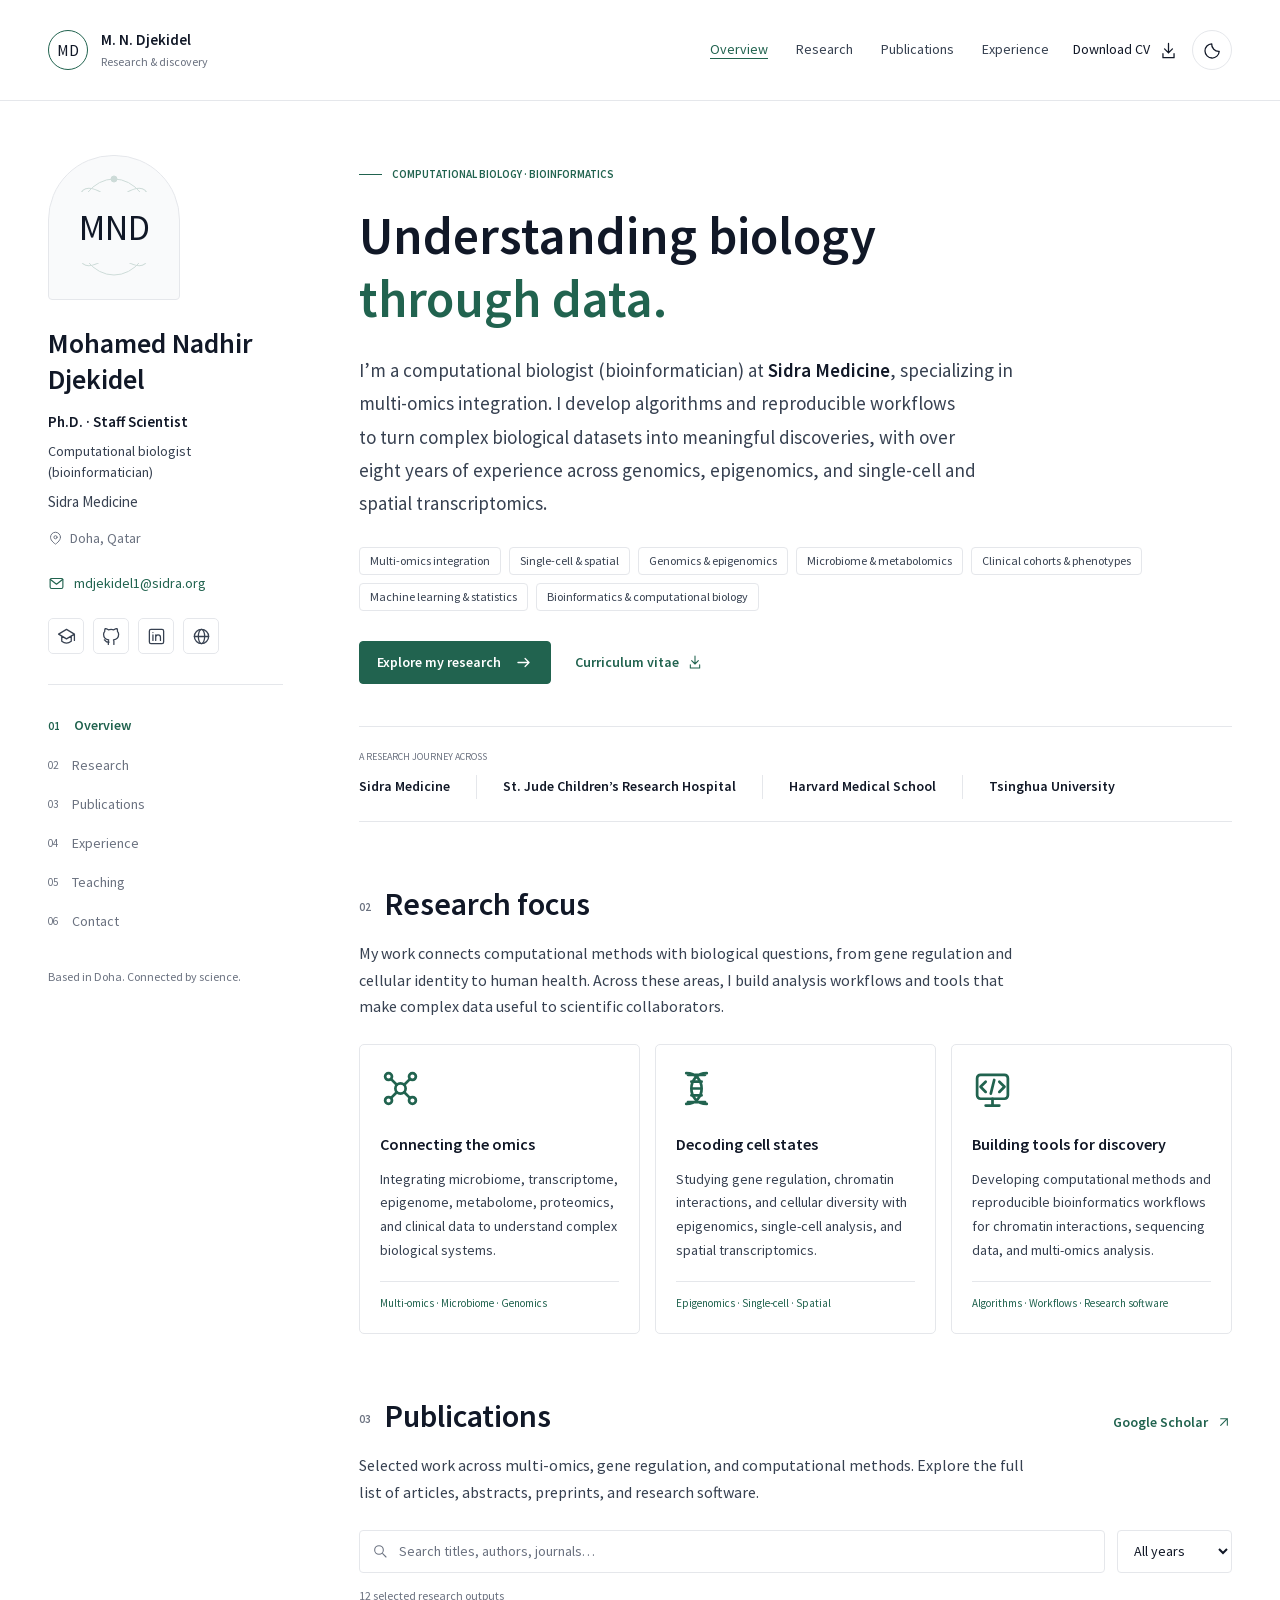
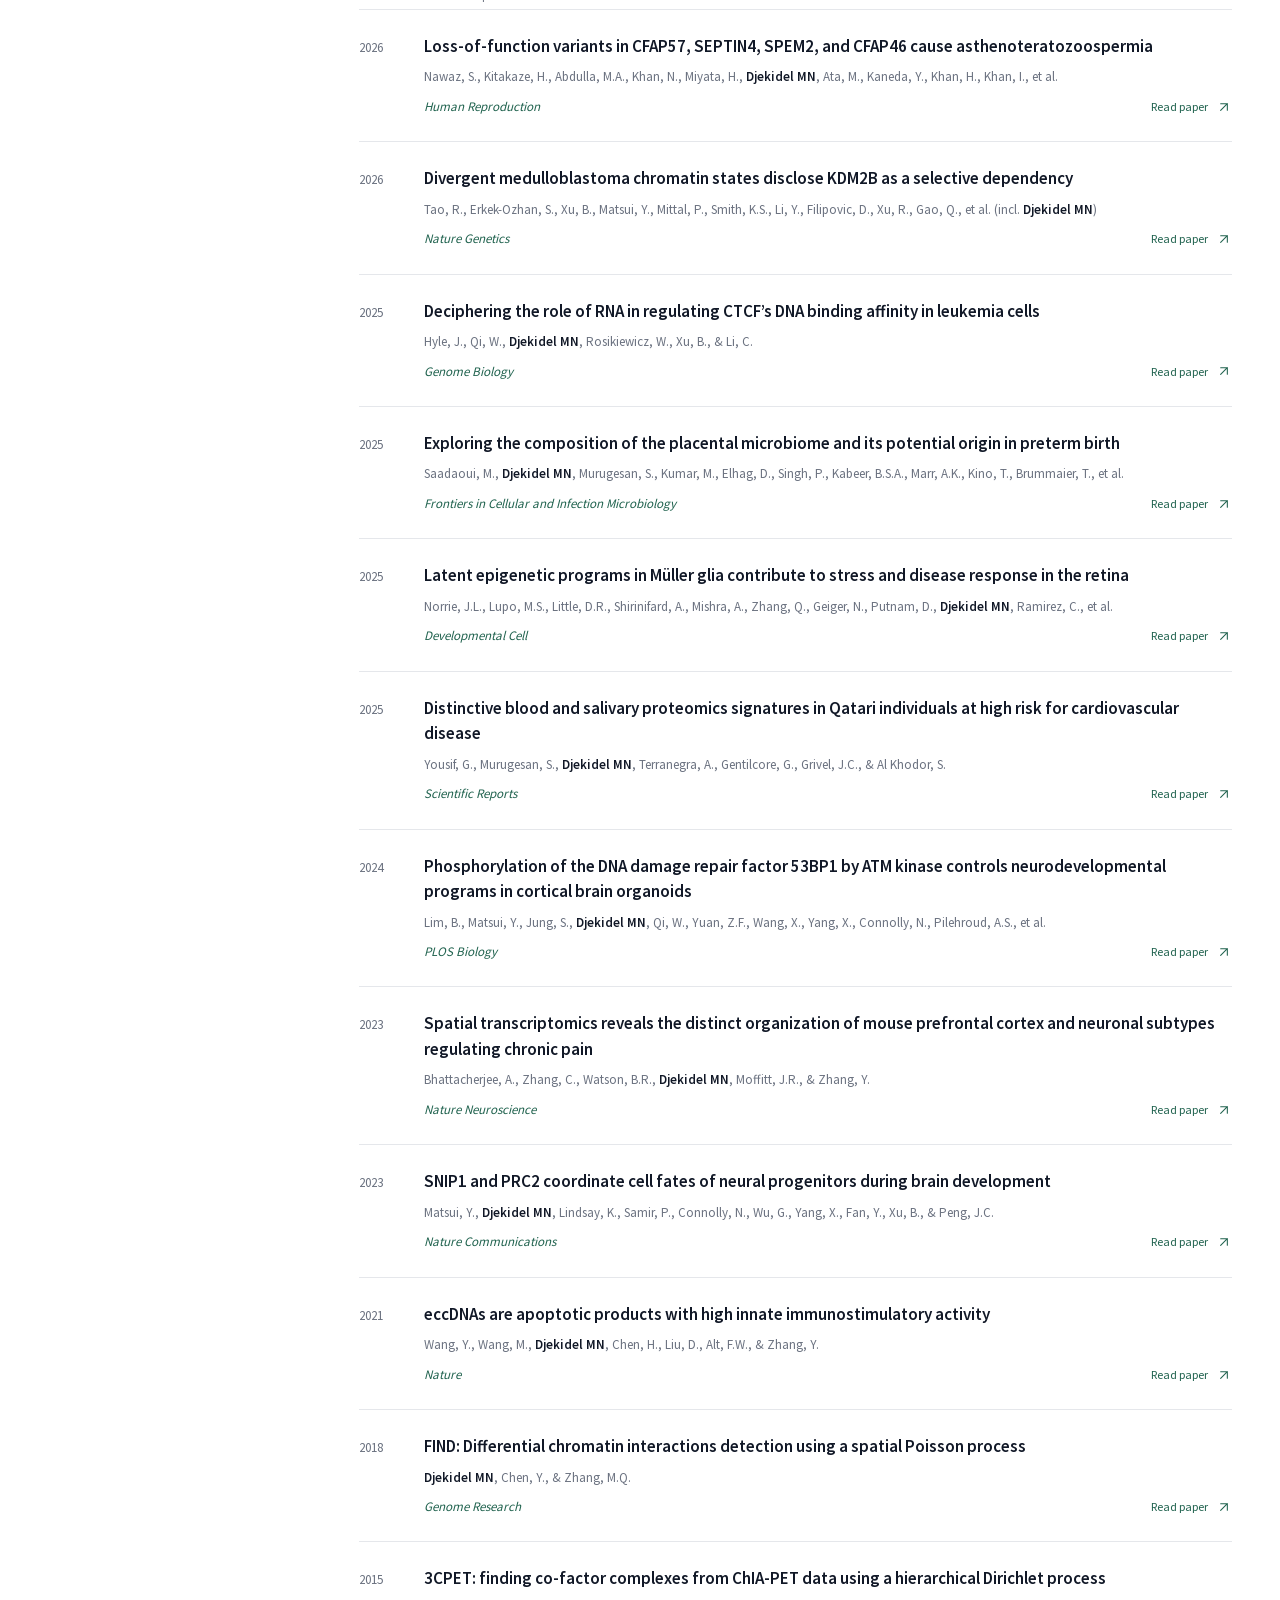
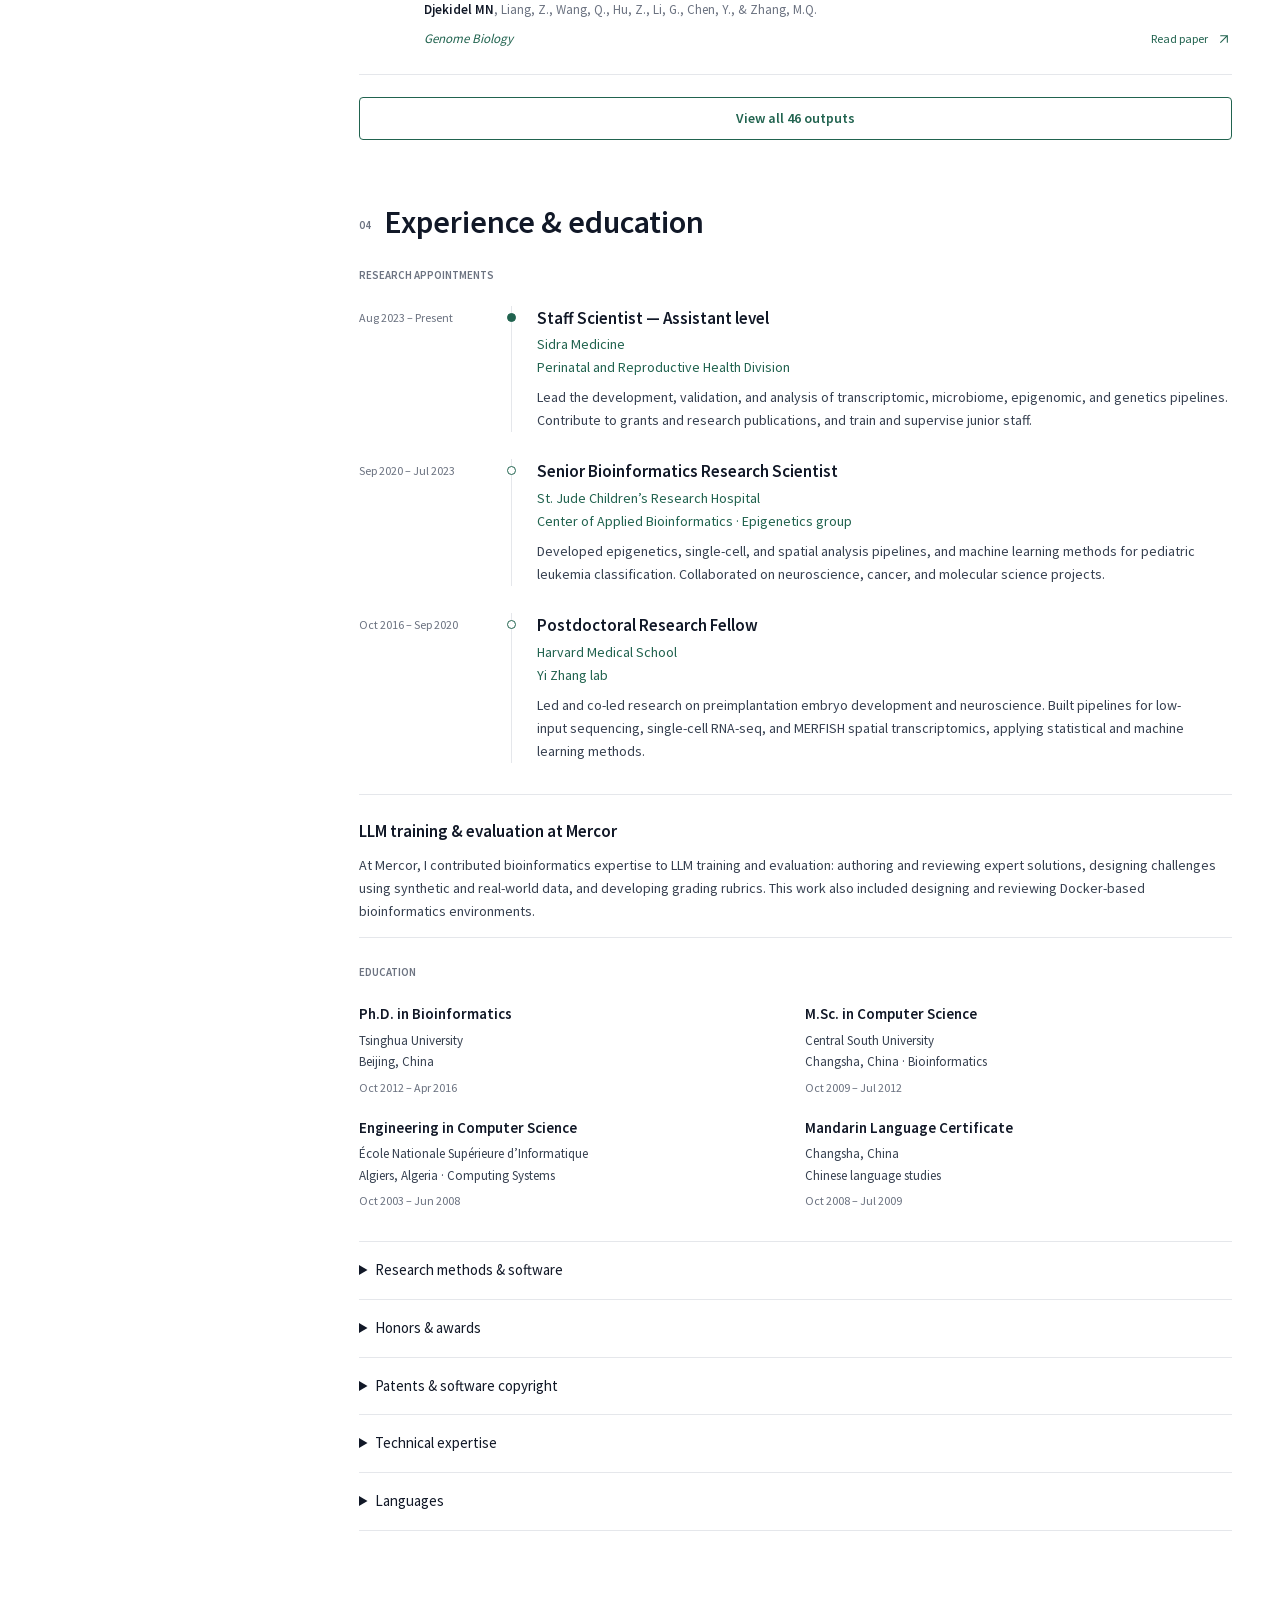
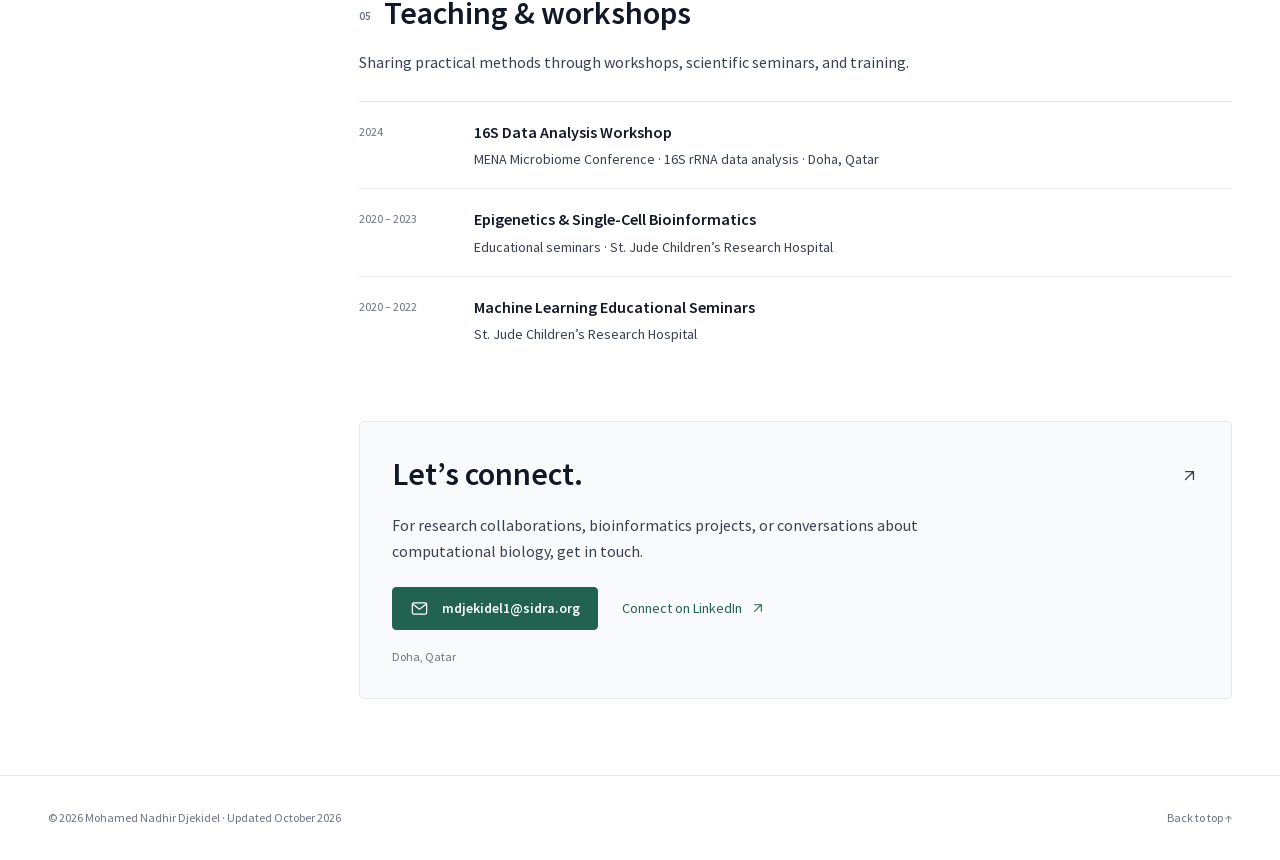
==== commit f4174306: "Add Tsinghua University to research journey" ====
--- a/index.html
+++ b/index.html
@@ -3,6 +3,14 @@
 <html lang="en">
   <head>
     <meta charset="UTF-8" />
+    <!-- Google tag (gtag.js) -->
+    <script async src="https://www.googletagmanager.com/gtag/js?id=G-QV211ZX4YE"></script>
+    <script>
+      window.dataLayer = window.dataLayer || [];
+      function gtag(){dataLayer.push(arguments);}
+      gtag('js', new Date());
+      gtag('config', 'G-QV211ZX4YE');
+    </script>
     <meta name="viewport" content="width=device-width, initial-scale=1" />
     <meta
       name="description"
@@ -171,7 +179,7 @@
           </div>
           <div class="affiliation-strip">
             <p>A research journey across</p>
-            <div class="affiliation-names"><span>Sidra Medicine</span><span>St. Jude Children’s Research Hospital</span><span>Harvard Medical School</span></div>
+            <div class="affiliation-names"><span>Sidra Medicine</span><span>St. Jude Children’s Research Hospital</span><span>Harvard Medical School</span><span>Tsinghua University</span></div>
           </div>
         </section>
         <section
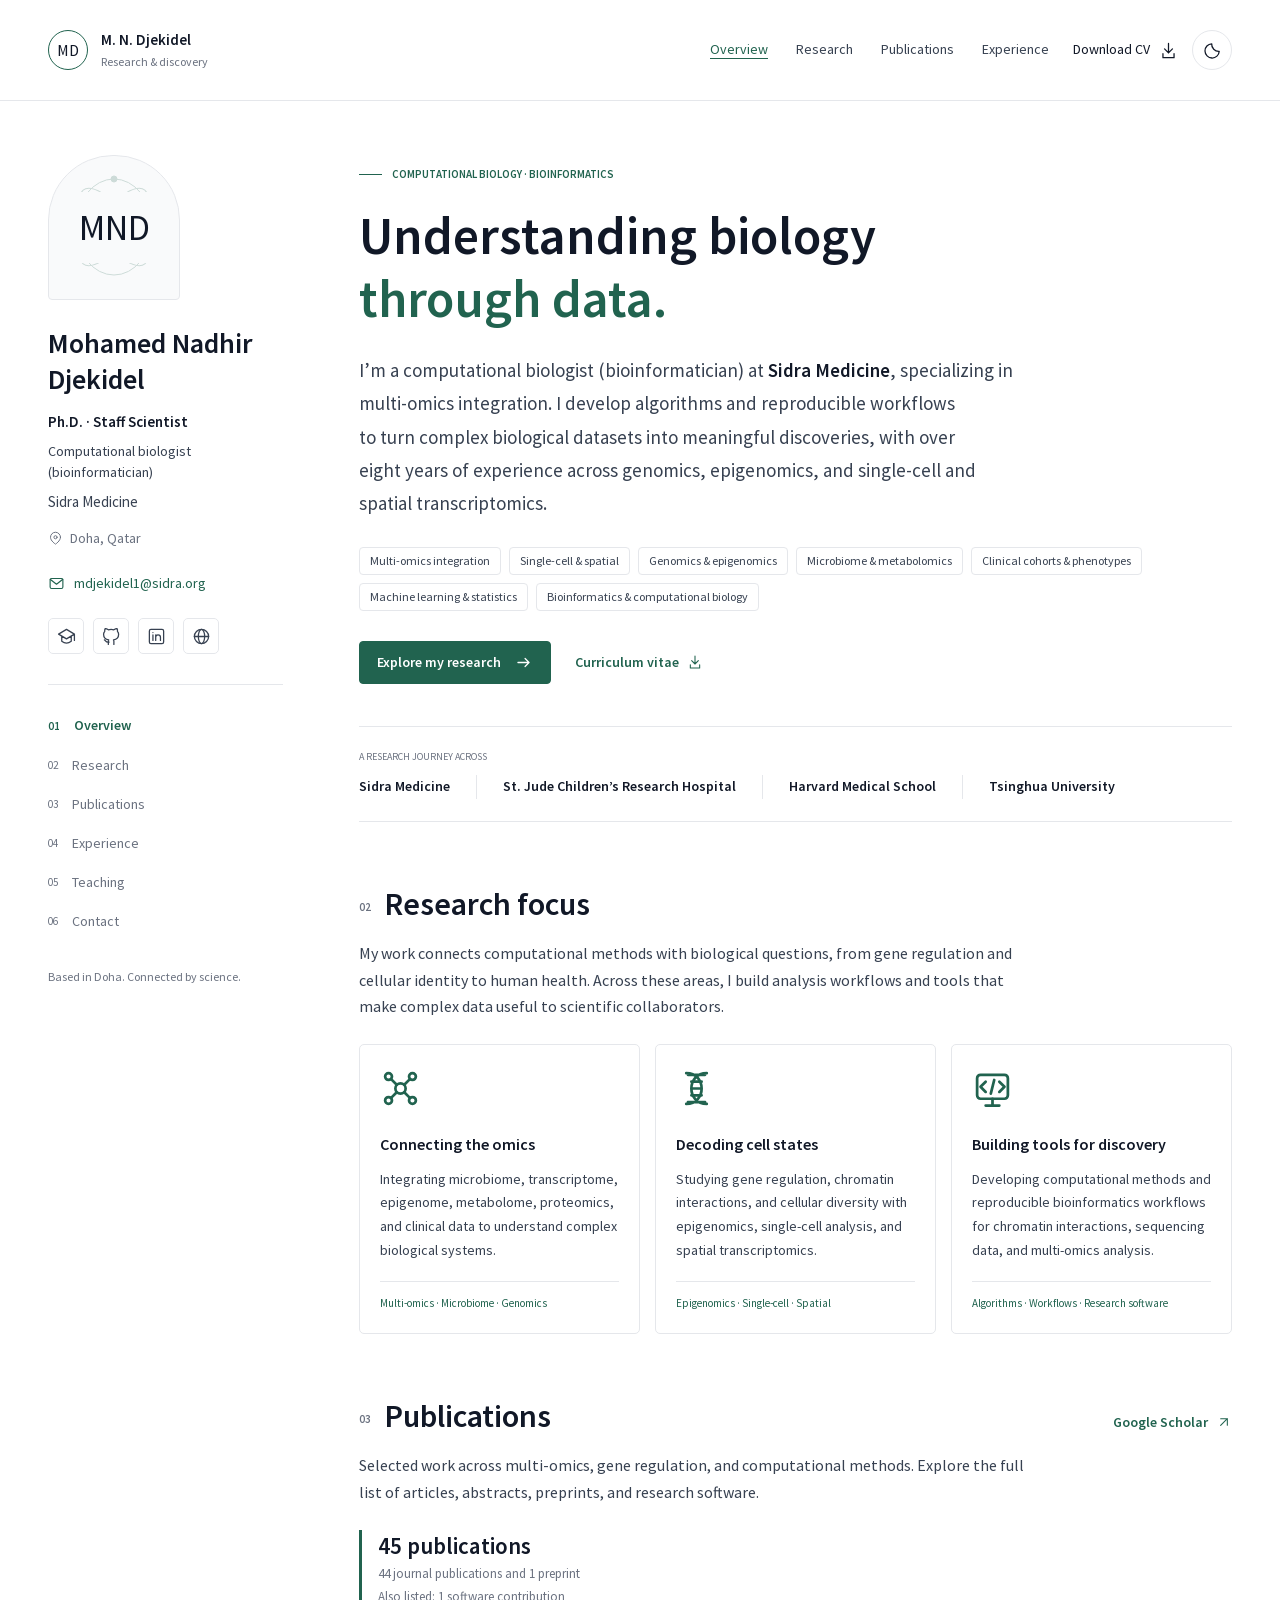
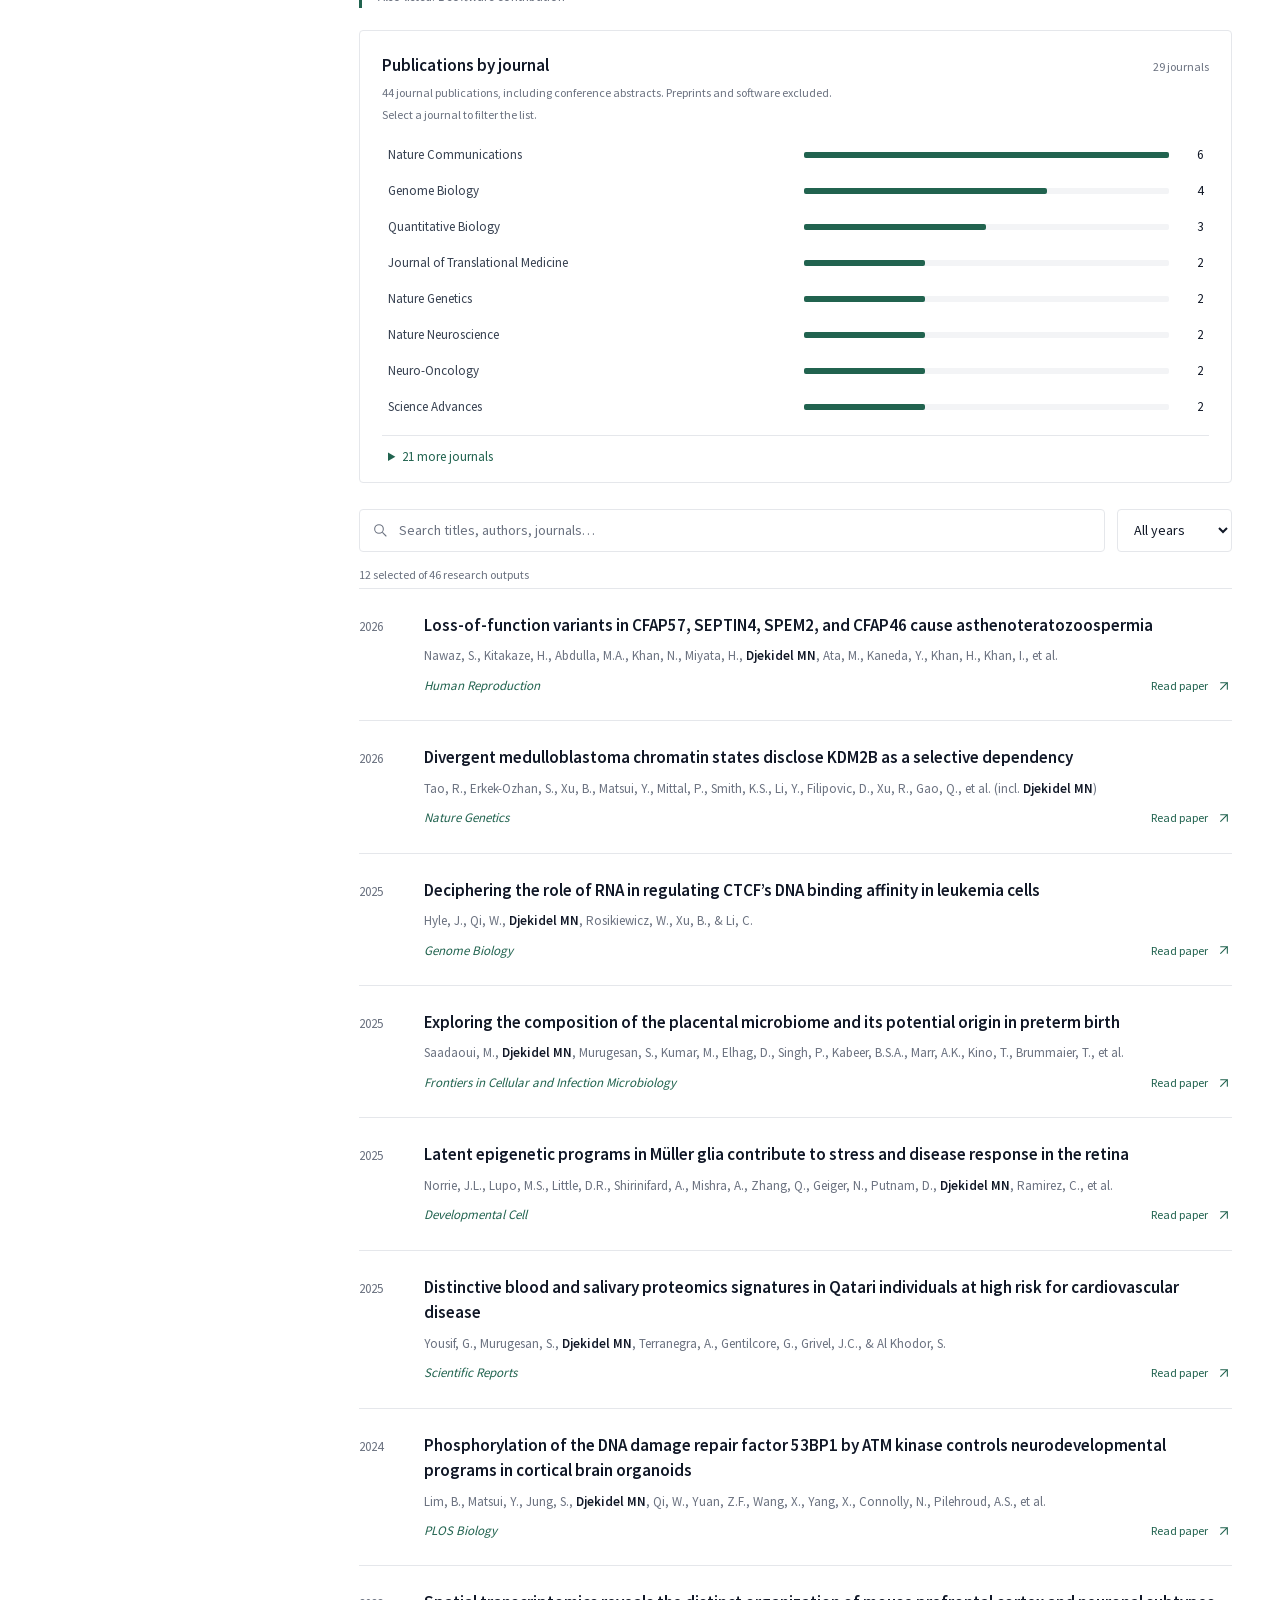
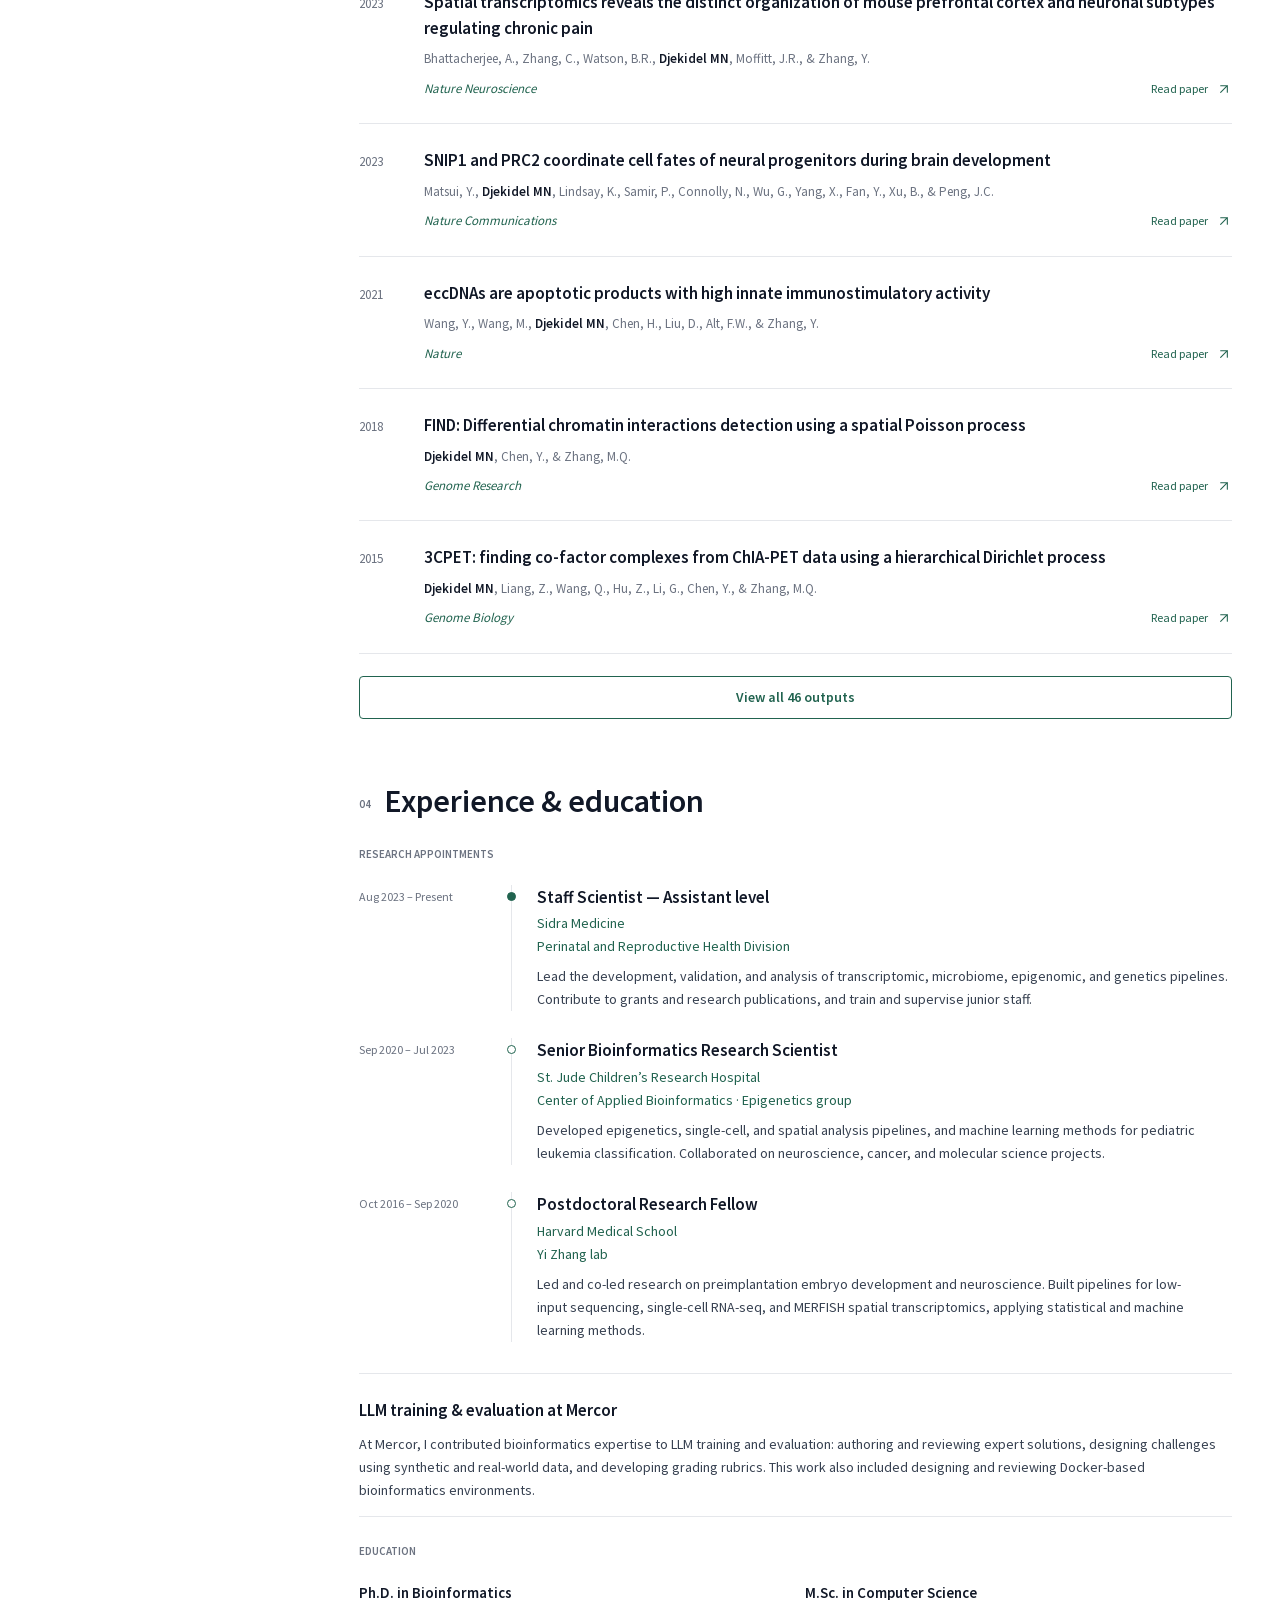
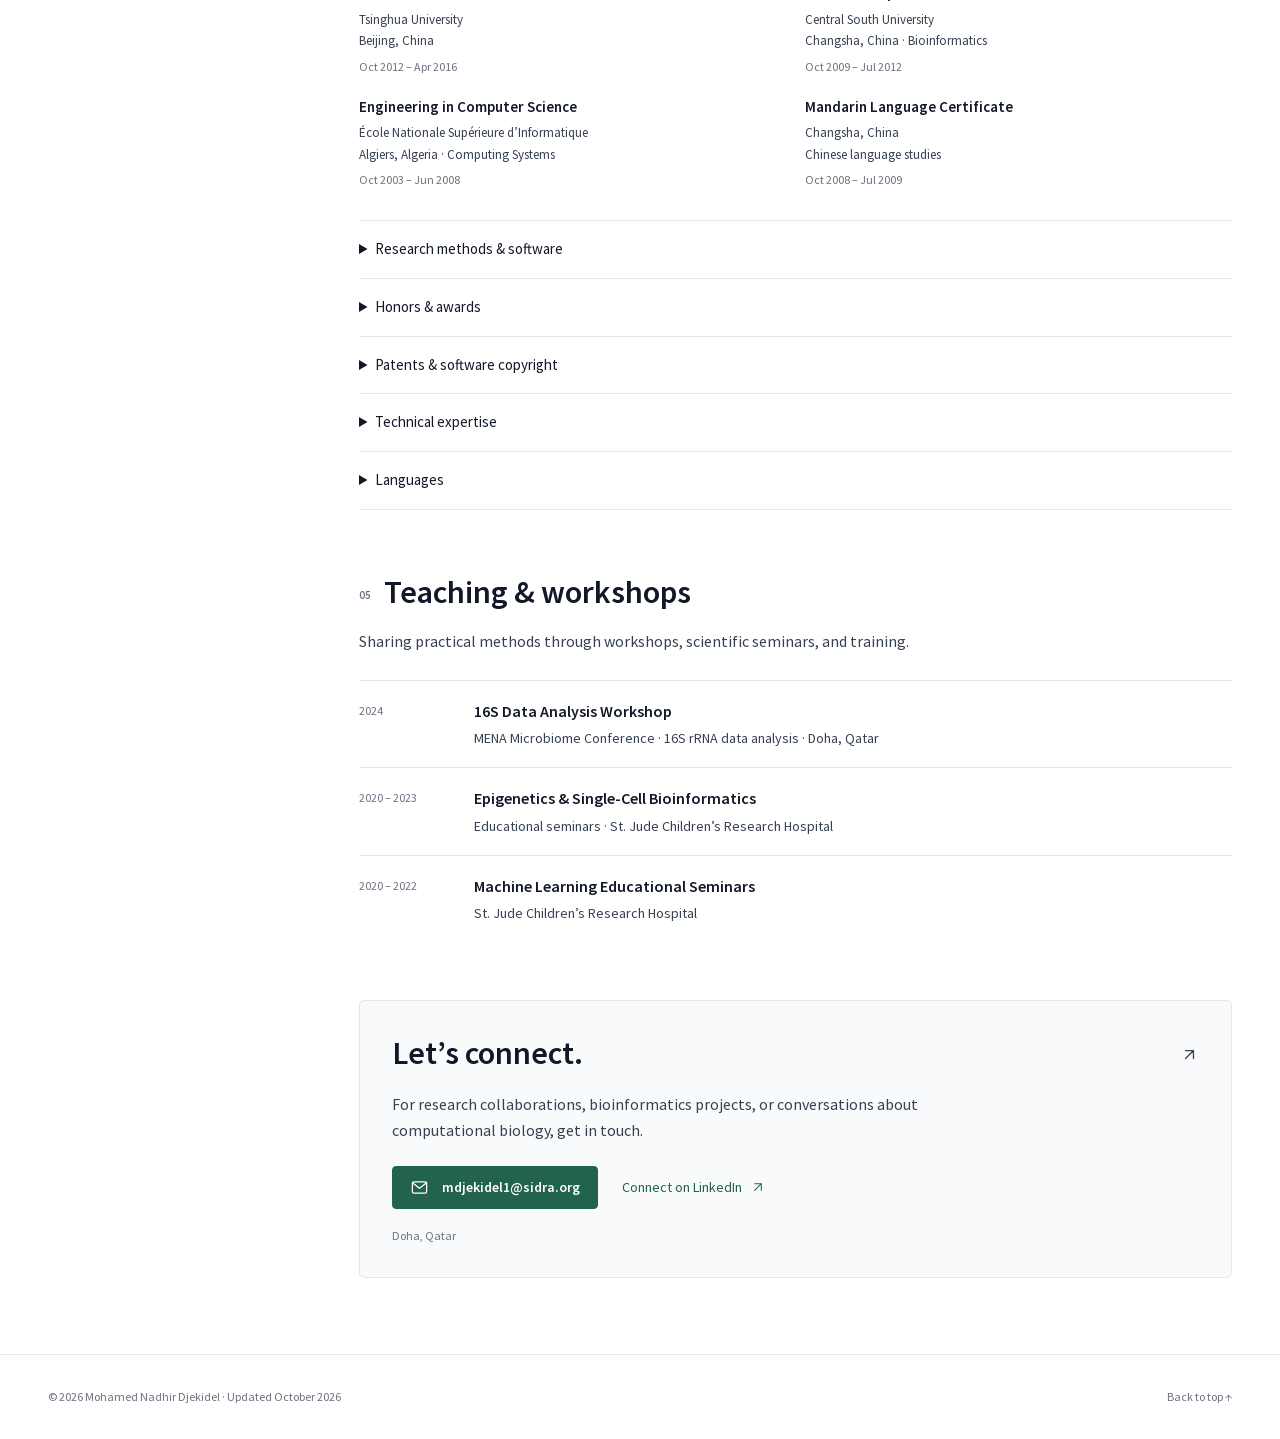
==== commit fe71e38a: "Add publication totals and interactive journal chart" ====
--- a/index.html
+++ b/index.html
@@ -233,6 +233,161 @@
             >
           </div>
           <div class="section-description"><p>Selected work across multi-omics, gene regulation, and computational methods. Explore the full list of articles, abstracts, preprints, and research software.</p></div>
+          <div class="publication-totals">
+      <p class="publication-total">45 publications</p>
+      <p class="publication-breakdown">44 journal publications and 1 preprint</p>
+      <p class="publication-software">Also listed: 1 software contribution</p>
+    </div><figure class="journal-distribution" aria-labelledby="journal-chart-title">
+      <figcaption><h3 id="journal-chart-title">Publications by journal</h3><span>29 journals</span></figcaption>
+      <p class="journal-chart-note">44 journal publications, including conference abstracts. Preprints and software excluded.</p>
+      <p class="journal-chart-hint" data-publication-controls hidden>Select a journal to filter the list.</p>
+      <ol class="journal-chart"><li><button class="journal-row" type="button" data-journal="Nature Communications" aria-label="Filter by Nature Communications, 6 publications" aria-pressed="false" aria-controls="publication-list" disabled>
+          <span class="journal-name">Nature Communications</span>
+          <span class="journal-track" aria-hidden="true"><span class="journal-bar" style="width: 100.00%"></span></span>
+          <span class="journal-count">6</span>
+        </button></li>
+<li><button class="journal-row" type="button" data-journal="Genome Biology" aria-label="Filter by Genome Biology, 4 publications" aria-pressed="false" aria-controls="publication-list" disabled>
+          <span class="journal-name">Genome Biology</span>
+          <span class="journal-track" aria-hidden="true"><span class="journal-bar" style="width: 66.67%"></span></span>
+          <span class="journal-count">4</span>
+        </button></li>
+<li><button class="journal-row" type="button" data-journal="Quantitative Biology" aria-label="Filter by Quantitative Biology, 3 publications" aria-pressed="false" aria-controls="publication-list" disabled>
+          <span class="journal-name">Quantitative Biology</span>
+          <span class="journal-track" aria-hidden="true"><span class="journal-bar" style="width: 50.00%"></span></span>
+          <span class="journal-count">3</span>
+        </button></li>
+<li><button class="journal-row" type="button" data-journal="Journal of Translational Medicine" aria-label="Filter by Journal of Translational Medicine, 2 publications" aria-pressed="false" aria-controls="publication-list" disabled>
+          <span class="journal-name">Journal of Translational Medicine</span>
+          <span class="journal-track" aria-hidden="true"><span class="journal-bar" style="width: 33.33%"></span></span>
+          <span class="journal-count">2</span>
+        </button></li>
+<li><button class="journal-row" type="button" data-journal="Nature Genetics" aria-label="Filter by Nature Genetics, 2 publications" aria-pressed="false" aria-controls="publication-list" disabled>
+          <span class="journal-name">Nature Genetics</span>
+          <span class="journal-track" aria-hidden="true"><span class="journal-bar" style="width: 33.33%"></span></span>
+          <span class="journal-count">2</span>
+        </button></li>
+<li><button class="journal-row" type="button" data-journal="Nature Neuroscience" aria-label="Filter by Nature Neuroscience, 2 publications" aria-pressed="false" aria-controls="publication-list" disabled>
+          <span class="journal-name">Nature Neuroscience</span>
+          <span class="journal-track" aria-hidden="true"><span class="journal-bar" style="width: 33.33%"></span></span>
+          <span class="journal-count">2</span>
+        </button></li>
+<li><button class="journal-row" type="button" data-journal="Neuro-Oncology" aria-label="Filter by Neuro-Oncology, 2 publications" aria-pressed="false" aria-controls="publication-list" disabled>
+          <span class="journal-name">Neuro-Oncology</span>
+          <span class="journal-track" aria-hidden="true"><span class="journal-bar" style="width: 33.33%"></span></span>
+          <span class="journal-count">2</span>
+        </button></li>
+<li><button class="journal-row" type="button" data-journal="Science Advances" aria-label="Filter by Science Advances, 2 publications" aria-pressed="false" aria-controls="publication-list" disabled>
+          <span class="journal-name">Science Advances</span>
+          <span class="journal-track" aria-hidden="true"><span class="journal-bar" style="width: 33.33%"></span></span>
+          <span class="journal-count">2</span>
+        </button></li></ol>
+      <details class="journal-more"><summary>21 more journals</summary>
+      <ol class="journal-chart"><li><button class="journal-row" type="button" data-journal="Allergy" aria-label="Filter by Allergy, 1 publication" aria-pressed="false" aria-controls="publication-list" disabled>
+          <span class="journal-name">Allergy</span>
+          <span class="journal-track" aria-hidden="true"><span class="journal-bar" style="width: 16.67%"></span></span>
+          <span class="journal-count">1</span>
+        </button></li>
+<li><button class="journal-row" type="button" data-journal="Blood" aria-label="Filter by Blood, 1 publication" aria-pressed="false" aria-controls="publication-list" disabled>
+          <span class="journal-name">Blood</span>
+          <span class="journal-track" aria-hidden="true"><span class="journal-bar" style="width: 16.67%"></span></span>
+          <span class="journal-count">1</span>
+        </button></li>
+<li><button class="journal-row" type="button" data-journal="Cell Death &amp; Disease" aria-label="Filter by Cell Death &amp; Disease, 1 publication" aria-pressed="false" aria-controls="publication-list" disabled>
+          <span class="journal-name">Cell Death &amp; Disease</span>
+          <span class="journal-track" aria-hidden="true"><span class="journal-bar" style="width: 16.67%"></span></span>
+          <span class="journal-count">1</span>
+        </button></li>
+<li><button class="journal-row" type="button" data-journal="Cell Reports" aria-label="Filter by Cell Reports, 1 publication" aria-pressed="false" aria-controls="publication-list" disabled>
+          <span class="journal-name">Cell Reports</span>
+          <span class="journal-track" aria-hidden="true"><span class="journal-bar" style="width: 16.67%"></span></span>
+          <span class="journal-count">1</span>
+        </button></li>
+<li><button class="journal-row" type="button" data-journal="Developmental Cell" aria-label="Filter by Developmental Cell, 1 publication" aria-pressed="false" aria-controls="publication-list" disabled>
+          <span class="journal-name">Developmental Cell</span>
+          <span class="journal-track" aria-hidden="true"><span class="journal-bar" style="width: 16.67%"></span></span>
+          <span class="journal-count">1</span>
+        </button></li>
+<li><button class="journal-row" type="button" data-journal="eLife" aria-label="Filter by eLife, 1 publication" aria-pressed="false" aria-controls="publication-list" disabled>
+          <span class="journal-name">eLife</span>
+          <span class="journal-track" aria-hidden="true"><span class="journal-bar" style="width: 16.67%"></span></span>
+          <span class="journal-count">1</span>
+        </button></li>
+<li><button class="journal-row" type="button" data-journal="Frontiers in Cellular and Infection Microbiology" aria-label="Filter by Frontiers in Cellular and Infection Microbiology, 1 publication" aria-pressed="false" aria-controls="publication-list" disabled>
+          <span class="journal-name">Frontiers in Cellular and Infection Microbiology</span>
+          <span class="journal-track" aria-hidden="true"><span class="journal-bar" style="width: 16.67%"></span></span>
+          <span class="journal-count">1</span>
+        </button></li>
+<li><button class="journal-row" type="button" data-journal="Frontiers in Immunology" aria-label="Filter by Frontiers in Immunology, 1 publication" aria-pressed="false" aria-controls="publication-list" disabled>
+          <span class="journal-name">Frontiers in Immunology</span>
+          <span class="journal-track" aria-hidden="true"><span class="journal-bar" style="width: 16.67%"></span></span>
+          <span class="journal-count">1</span>
+        </button></li>
+<li><button class="journal-row" type="button" data-journal="Frontiers in Nutrition" aria-label="Filter by Frontiers in Nutrition, 1 publication" aria-pressed="false" aria-controls="publication-list" disabled>
+          <span class="journal-name">Frontiers in Nutrition</span>
+          <span class="journal-track" aria-hidden="true"><span class="journal-bar" style="width: 16.67%"></span></span>
+          <span class="journal-count">1</span>
+        </button></li>
+<li><button class="journal-row" type="button" data-journal="Genome Research" aria-label="Filter by Genome Research, 1 publication" aria-pressed="false" aria-controls="publication-list" disabled>
+          <span class="journal-name">Genome Research</span>
+          <span class="journal-track" aria-hidden="true"><span class="journal-bar" style="width: 16.67%"></span></span>
+          <span class="journal-count">1</span>
+        </button></li>
+<li><button class="journal-row" type="button" data-journal="Global Journal of Computer Science and Technology" aria-label="Filter by Global Journal of Computer Science and Technology, 1 publication" aria-pressed="false" aria-controls="publication-list" disabled>
+          <span class="journal-name">Global Journal of Computer Science and Technology</span>
+          <span class="journal-track" aria-hidden="true"><span class="journal-bar" style="width: 16.67%"></span></span>
+          <span class="journal-count">1</span>
+        </button></li>
+<li><button class="journal-row" type="button" data-journal="Human Reproduction" aria-label="Filter by Human Reproduction, 1 publication" aria-pressed="false" aria-controls="publication-list" disabled>
+          <span class="journal-name">Human Reproduction</span>
+          <span class="journal-track" aria-hidden="true"><span class="journal-bar" style="width: 16.67%"></span></span>
+          <span class="journal-count">1</span>
+        </button></li>
+<li><button class="journal-row" type="button" data-journal="Immunity" aria-label="Filter by Immunity, 1 publication" aria-pressed="false" aria-controls="publication-list" disabled>
+          <span class="journal-name">Immunity</span>
+          <span class="journal-track" aria-hidden="true"><span class="journal-bar" style="width: 16.67%"></span></span>
+          <span class="journal-count">1</span>
+        </button></li>
+<li><button class="journal-row" type="button" data-journal="Journal of Experimental Medicine" aria-label="Filter by Journal of Experimental Medicine, 1 publication" aria-pressed="false" aria-controls="publication-list" disabled>
+          <span class="journal-name">Journal of Experimental Medicine</span>
+          <span class="journal-track" aria-hidden="true"><span class="journal-bar" style="width: 16.67%"></span></span>
+          <span class="journal-count">1</span>
+        </button></li>
+<li><button class="journal-row" type="button" data-journal="Journal of Neurochemistry" aria-label="Filter by Journal of Neurochemistry, 1 publication" aria-pressed="false" aria-controls="publication-list" disabled>
+          <span class="journal-name">Journal of Neurochemistry</span>
+          <span class="journal-track" aria-hidden="true"><span class="journal-bar" style="width: 16.67%"></span></span>
+          <span class="journal-count">1</span>
+        </button></li>
+<li><button class="journal-row" type="button" data-journal="Nature" aria-label="Filter by Nature, 1 publication" aria-pressed="false" aria-controls="publication-list" disabled>
+          <span class="journal-name">Nature</span>
+          <span class="journal-track" aria-hidden="true"><span class="journal-bar" style="width: 16.67%"></span></span>
+          <span class="journal-count">1</span>
+        </button></li>
+<li><button class="journal-row" type="button" data-journal="Nature Cell Biology" aria-label="Filter by Nature Cell Biology, 1 publication" aria-pressed="false" aria-controls="publication-list" disabled>
+          <span class="journal-name">Nature Cell Biology</span>
+          <span class="journal-track" aria-hidden="true"><span class="journal-bar" style="width: 16.67%"></span></span>
+          <span class="journal-count">1</span>
+        </button></li>
+<li><button class="journal-row" type="button" data-journal="Nature Immunology" aria-label="Filter by Nature Immunology, 1 publication" aria-pressed="false" aria-controls="publication-list" disabled>
+          <span class="journal-name">Nature Immunology</span>
+          <span class="journal-track" aria-hidden="true"><span class="journal-bar" style="width: 16.67%"></span></span>
+          <span class="journal-count">1</span>
+        </button></li>
+<li><button class="journal-row" type="button" data-journal="PLOS Biology" aria-label="Filter by PLOS Biology, 1 publication" aria-pressed="false" aria-controls="publication-list" disabled>
+          <span class="journal-name">PLOS Biology</span>
+          <span class="journal-track" aria-hidden="true"><span class="journal-bar" style="width: 16.67%"></span></span>
+          <span class="journal-count">1</span>
+        </button></li>
+<li><button class="journal-row" type="button" data-journal="Proceedings of the National Academy of Sciences" aria-label="Filter by Proceedings of the National Academy of Sciences, 1 publication" aria-pressed="false" aria-controls="publication-list" disabled>
+          <span class="journal-name">Proceedings of the National Academy of Sciences</span>
+          <span class="journal-track" aria-hidden="true"><span class="journal-bar" style="width: 16.67%"></span></span>
+          <span class="journal-count">1</span>
+        </button></li>
+<li><button class="journal-row" type="button" data-journal="Scientific Reports" aria-label="Filter by Scientific Reports, 1 publication" aria-pressed="false" aria-controls="publication-list" disabled>
+          <span class="journal-name">Scientific Reports</span>
+          <span class="journal-track" aria-hidden="true"><span class="journal-bar" style="width: 16.67%"></span></span>
+          <span class="journal-count">1</span>
+        </button></li></ol></details>
+    </figure>
           <div class="publication-tools" data-publication-controls hidden>
             <div class="search-field">
               <svg class="icon " viewBox="0 0 24 24" aria-hidden="true"><circle cx="10.5" cy="10.5" r="6.5"/><path d="m16 16 5 5"/></svg><label class="sr-only" for="publication-search"
@@ -272,322 +427,322 @@
             </p></noscript
           >
           <ol class="publication-list" id="publication-list">
-            <li class="publication" data-year="2026" data-selected="true">
+            <li class="publication" data-year="2026" data-selected="true" data-venue="Human Reproduction">
           <span class="publication-year">2026</span>
           <article><h3><a href="https://doi.org/10.1093/humrep/deag154" target="_blank" rel="noopener noreferrer">Loss-of-function variants in CFAP57, SEPTIN4, SPEM2, and CFAP46 cause asthenoteratozoospermia<span class="sr-only"> (opens in a new tab)</span></a></h3>
           <p class="publication-authors">Nawaz, S., Kitakaze, H., Abdulla, M.A., Khan, N., Miyata, H., <strong>Djekidel MN</strong>, Ata, M., Kaneda, Y., Khan, H., Khan, I., et al.</p>
           <div class="publication-meta"><p class="publication-venue">Human Reproduction</p>
           <a class="text-link" href="https://doi.org/10.1093/humrep/deag154" target="_blank" rel="noopener noreferrer" aria-label="Read paper: Loss-of-function variants in CFAP57, SEPTIN4, SPEM2, and CFAP46 cause asthenoteratozoospermia (opens in a new tab)">Read paper<svg class="icon " viewBox="0 0 24 24" aria-hidden="true"><path d="M7 17 17 7M7 7h10v10"/></svg></a></div>
           </article></li>
-<li class="publication" data-year="2026" data-selected="true">
+<li class="publication" data-year="2026" data-selected="true" data-venue="Nature Genetics">
           <span class="publication-year">2026</span>
           <article><h3><a href="https://doi.org/10.1038/s41588-026-02745-1" target="_blank" rel="noopener noreferrer">Divergent medulloblastoma chromatin states disclose KDM2B as a selective dependency<span class="sr-only"> (opens in a new tab)</span></a></h3>
           <p class="publication-authors">Tao, R., Erkek-Ozhan, S., Xu, B., Matsui, Y., Mittal, P., Smith, K.S., Li, Y., Filipovic, D., Xu, R., Gao, Q., et al. (incl. <strong>Djekidel MN</strong>)</p>
           <div class="publication-meta"><p class="publication-venue">Nature Genetics</p>
           <a class="text-link" href="https://doi.org/10.1038/s41588-026-02745-1" target="_blank" rel="noopener noreferrer" aria-label="Read paper: Divergent medulloblastoma chromatin states disclose KDM2B as a selective dependency (opens in a new tab)">Read paper<svg class="icon " viewBox="0 0 24 24" aria-hidden="true"><path d="M7 17 17 7M7 7h10v10"/></svg></a></div>
           </article></li>
-<li class="publication" data-year="2026" data-selected="false">
+<li class="publication" data-year="2026" data-selected="false" data-venue="Frontiers in Immunology">
           <span class="publication-year">2026</span>
           <article><h3><a href="https://doi.org/10.3389/fimmu.2026.1792996" target="_blank" rel="noopener noreferrer">miRNA profiling shows shared signatures in pediatric asthma, obesity and their comorbidity<span class="sr-only"> (opens in a new tab)</span></a></h3>
           <p class="publication-authors">Shailesh, H., <strong>Djekidel MN</strong>, Noor, S., Hayati, L., Worgall, S., Al Khodor, S., &amp; Janahi, I.</p>
           <div class="publication-meta"><p class="publication-venue">Frontiers in Immunology</p>
           <a class="text-link" href="https://doi.org/10.3389/fimmu.2026.1792996" target="_blank" rel="noopener noreferrer" aria-label="Read paper: miRNA profiling shows shared signatures in pediatric asthma, obesity and their comorbidity (opens in a new tab)">Read paper<svg class="icon " viewBox="0 0 24 24" aria-hidden="true"><path d="M7 17 17 7M7 7h10v10"/></svg></a></div>
           </article></li>
-<li class="publication" data-year="2026" data-selected="false">
+<li class="publication" data-year="2026" data-selected="false" data-venue="Immunity">
           <span class="publication-year">2026</span>
           <article><h3><a href="https://doi.org/10.1016/j.immuni.2026.02.014" target="_blank" rel="noopener noreferrer">High-fat diet causes rapid loss of intestinal group 3 innate lymphoid cells through microbiota-driven inflammation and mitochondrial stress<span class="sr-only"> (opens in a new tab)</span></a></h3>
           <p class="publication-authors">Torrico, E.C., Kaptein, P., Laalouhmi, F., Mitsialis, V., El Guendouzi, S., El Khayari, A., El Baha, C., Htite, E.D., Chawluk, S., Gauthier, C.D., et al. (incl. <strong>Djekidel MN</strong>)</p>
           <div class="publication-meta"><p class="publication-venue">Immunity</p>
           <a class="text-link" href="https://doi.org/10.1016/j.immuni.2026.02.014" target="_blank" rel="noopener noreferrer" aria-label="Read paper: High-fat diet causes rapid loss of intestinal group 3 innate lymphoid cells through microbiota-driven inflammation and mitochondrial stress (opens in a new tab)">Read paper<svg class="icon " viewBox="0 0 24 24" aria-hidden="true"><path d="M7 17 17 7M7 7h10v10"/></svg></a></div>
           </article></li>
-<li class="publication" data-year="2025" data-selected="false">
+<li class="publication" data-year="2025" data-selected="false" data-venue="eLife">
           <span class="publication-year">2025</span>
           <article><h3><a href="https://doi.org/10.7554/eLife.106303" target="_blank" rel="noopener noreferrer">Cross-species insemination reveals mouse sperm ability to enter and cross the fish micropyle<span class="sr-only"> (opens in a new tab)</span></a></h3>
           <p class="publication-authors">Garibova, S., Stickler, E., Al Ali, F., Abdulla, M.A., Sathappan, A., Da’as, S.I., Ghanem, L., <strong>Djekidel MN</strong>, Portman, R., &amp; Avella, M.</p>
           <div class="publication-meta"><p class="publication-venue">eLife</p>
           <a class="text-link" href="https://doi.org/10.7554/eLife.106303" target="_blank" rel="noopener noreferrer" aria-label="Read paper: Cross-species insemination reveals mouse sperm ability to enter and cross the fish micropyle (opens in a new tab)">Read paper<svg class="icon " viewBox="0 0 24 24" aria-hidden="true"><path d="M7 17 17 7M7 7h10v10"/></svg></a></div>
           </article></li>
-<li class="publication" data-year="2025" data-selected="false">
+<li class="publication" data-year="2025" data-selected="false" data-venue="Journal of Translational Medicine">
           <span class="publication-year">2025</span>
           <article><h3><a href="https://doi.org/10.1186/s12967-025-07038-5" target="_blank" rel="noopener noreferrer">Mutational disruption of transcription factors binding and regulatory networks in a case of unexplained total fertilization failure<span class="sr-only"> (opens in a new tab)</span></a></h3>
           <p class="publication-authors">Ata, M., Choucair, F., <strong>Djekidel MN</strong>, Sousa Esteves, M., Al Ali, F., Nawaz, S., El Taha, L., Soloviov, O., Sathappan, A., Aliyev, E., et al.</p>
           <div class="publication-meta"><p class="publication-venue">Journal of Translational Medicine</p>
           <a class="text-link" href="https://doi.org/10.1186/s12967-025-07038-5" target="_blank" rel="noopener noreferrer" aria-label="Read paper: Mutational disruption of transcription factors binding and regulatory networks in a case of unexplained total fertilization failure (opens in a new tab)">Read paper<svg class="icon " viewBox="0 0 24 24" aria-hidden="true"><path d="M7 17 17 7M7 7h10v10"/></svg></a></div>
           </article></li>
-<li class="publication" data-year="2025" data-selected="false">
+<li class="publication" data-year="2025" data-selected="false" data-venue="Allergy">
           <span class="publication-year">2025</span>
           <article><h3><a href="https://doi.org/10.1111/all.70138" target="_blank" rel="noopener noreferrer">MicroRNA signatures of pediatric obesity-associated asthma: identifying molecular links between obesity and asthma in children<span class="sr-only"> (opens in a new tab)</span></a></h3>
           <p class="publication-authors">Shailesh, H., Rao, R., Noor, S., Hayati, L., <strong>Djekidel MN</strong>, &amp; Janahi, I.</p>
           <div class="publication-meta"><p class="publication-venue">Allergy<span class="publication-type">· Abstract</span></p>
           <a class="text-link" href="https://doi.org/10.1111/all.70138" target="_blank" rel="noopener noreferrer" aria-label="Read paper: MicroRNA signatures of pediatric obesity-associated asthma: identifying molecular links between obesity and asthma in children (opens in a new tab)">Read paper<svg class="icon " viewBox="0 0 24 24" aria-hidden="true"><path d="M7 17 17 7M7 7h10v10"/></svg></a></div>
           </article></li>
-<li class="publication" data-year="2025" data-selected="false">
+<li class="publication" data-year="2025" data-selected="false" data-venue="Frontiers in Nutrition">
           <span class="publication-year">2025</span>
           <article><h3><a href="https://doi.org/10.3389/fnut.2025.1687082" target="_blank" rel="noopener noreferrer">Dietary fiber and fatty acids may impact clinical outcomes in pediatric obesity-associated asthma: insights from the SOAP study<span class="sr-only"> (opens in a new tab)</span></a></h3>
           <p class="publication-authors">Al-Dasooqi, D.S., Shailesh, H., <strong>Djekidel MN</strong>, Alabduljabbar, S., Ahmed, S.H., Olabi, Y., Shallouf, N., Hani, Y., Janahi, I., &amp; Terranegra, A.</p>
           <div class="publication-meta"><p class="publication-venue">Frontiers in Nutrition</p>
           <a class="text-link" href="https://doi.org/10.3389/fnut.2025.1687082" target="_blank" rel="noopener noreferrer" aria-label="Read paper: Dietary fiber and fatty acids may impact clinical outcomes in pediatric obesity-associated asthma: insights from the SOAP study (opens in a new tab)">Read paper<svg class="icon " viewBox="0 0 24 24" aria-hidden="true"><path d="M7 17 17 7M7 7h10v10"/></svg></a></div>
           </article></li>
-<li class="publication" data-year="2025" data-selected="true">
+<li class="publication" data-year="2025" data-selected="true" data-venue="Genome Biology">
           <span class="publication-year">2025</span>
           <article><h3><a href="https://doi.org/10.1186/s13059-025-03582-x" target="_blank" rel="noopener noreferrer">Deciphering the role of RNA in regulating CTCF’s DNA binding affinity in leukemia cells<span class="sr-only"> (opens in a new tab)</span></a></h3>
           <p class="publication-authors">Hyle, J., Qi, W., <strong>Djekidel MN</strong>, Rosikiewicz, W., Xu, B., &amp; Li, C.</p>
           <div class="publication-meta"><p class="publication-venue">Genome Biology</p>
           <a class="text-link" href="https://doi.org/10.1186/s13059-025-03582-x" target="_blank" rel="noopener noreferrer" aria-label="Read paper: Deciphering the role of RNA in regulating CTCF’s DNA binding affinity in leukemia cells (opens in a new tab)">Read paper<svg class="icon " viewBox="0 0 24 24" aria-hidden="true"><path d="M7 17 17 7M7 7h10v10"/></svg></a></div>
           </article></li>
-<li class="publication" data-year="2025" data-selected="true">
+<li class="publication" data-year="2025" data-selected="true" data-venue="Frontiers in Cellular and Infection Microbiology">
           <span class="publication-year">2025</span>
           <article><h3><a href="https://doi.org/10.3389/fcimb.2024.1486409" target="_blank" rel="noopener noreferrer">Exploring the composition of the placental microbiome and its potential origin in preterm birth<span class="sr-only"> (opens in a new tab)</span></a></h3>
           <p class="publication-authors">Saadaoui, M., <strong>Djekidel MN</strong>, Murugesan, S., Kumar, M., Elhag, D., Singh, P., Kabeer, B.S.A., Marr, A.K., Kino, T., Brummaier, T., et al.</p>
           <div class="publication-meta"><p class="publication-venue">Frontiers in Cellular and Infection Microbiology</p>
           <a class="text-link" href="https://doi.org/10.3389/fcimb.2024.1486409" target="_blank" rel="noopener noreferrer" aria-label="Read paper: Exploring the composition of the placental microbiome and its potential origin in preterm birth (opens in a new tab)">Read paper<svg class="icon " viewBox="0 0 24 24" aria-hidden="true"><path d="M7 17 17 7M7 7h10v10"/></svg></a></div>
           </article></li>
-<li class="publication" data-year="2025" data-selected="true">
+<li class="publication" data-year="2025" data-selected="true" data-venue="Developmental Cell">
           <span class="publication-year">2025</span>
           <article><h3><a href="https://doi.org/10.1016/j.devcel.2024.12.014" target="_blank" rel="noopener noreferrer">Latent epigenetic programs in Müller glia contribute to stress and disease response in the retina<span class="sr-only"> (opens in a new tab)</span></a></h3>
           <p class="publication-authors">Norrie, J.L., Lupo, M.S., Little, D.R., Shirinifard, A., Mishra, A., Zhang, Q., Geiger, N., Putnam, D., <strong>Djekidel MN</strong>, Ramirez, C., et al.</p>
           <div class="publication-meta"><p class="publication-venue">Developmental Cell</p>
           <a class="text-link" href="https://doi.org/10.1016/j.devcel.2024.12.014" target="_blank" rel="noopener noreferrer" aria-label="Read paper: Latent epigenetic programs in Müller glia contribute to stress and disease response in the retina (opens in a new tab)">Read paper<svg class="icon " viewBox="0 0 24 24" aria-hidden="true"><path d="M7 17 17 7M7 7h10v10"/></svg></a></div>
           </article></li>
-<li class="publication" data-year="2025" data-selected="true">
+<li class="publication" data-year="2025" data-selected="true" data-venue="Scientific Reports">
           <span class="publication-year">2025</span>
           <article><h3><a href="https://doi.org/10.1038/s41598-025-87596-2" target="_blank" rel="noopener noreferrer">Distinctive blood and salivary proteomics signatures in Qatari individuals at high risk for cardiovascular disease<span class="sr-only"> (opens in a new tab)</span></a></h3>
           <p class="publication-authors">Yousif, G., Murugesan, S., <strong>Djekidel MN</strong>, Terranegra, A., Gentilcore, G., Grivel, J.C., &amp; Al Khodor, S.</p>
           <div class="publication-meta"><p class="publication-venue">Scientific Reports</p>
           <a class="text-link" href="https://doi.org/10.1038/s41598-025-87596-2" target="_blank" rel="noopener noreferrer" aria-label="Read paper: Distinctive blood and salivary proteomics signatures in Qatari individuals at high risk for cardiovascular disease (opens in a new tab)">Read paper<svg class="icon " viewBox="0 0 24 24" aria-hidden="true"><path d="M7 17 17 7M7 7h10v10"/></svg></a></div>
           </article></li>
-<li class="publication" data-year="2025" data-selected="false">
+<li class="publication" data-year="2025" data-selected="false" data-venue="Neuro-Oncology">
           <span class="publication-year">2025</span>
           <article><h3><a href="https://doi.org/10.1093/neuonc/noaf201.0022" target="_blank" rel="noopener noreferrer">EPCO-22. Divergent medulloblastoma chromatin states disclose KDM2B as a selective dependency<span class="sr-only"> (opens in a new tab)</span></a></h3>
           <p class="publication-authors">Tao, R., Erkek-Ozhan, S., Xu, B., Matsui, Y., Mittal, P., Smith, K., Li, Y., Gao, Q., Darrow, E., Xu, R., et al.</p>
           <div class="publication-meta"><p class="publication-venue">Neuro-Oncology<span class="publication-type">· Abstract</span></p>
           <a class="text-link" href="https://doi.org/10.1093/neuonc/noaf201.0022" target="_blank" rel="noopener noreferrer" aria-label="Read paper: EPCO-22. Divergent medulloblastoma chromatin states disclose KDM2B as a selective dependency (opens in a new tab)">Read paper<svg class="icon " viewBox="0 0 24 24" aria-hidden="true"><path d="M7 17 17 7M7 7h10v10"/></svg></a></div>
           </article></li>
-<li class="publication" data-year="2024" data-selected="false">
+<li class="publication" data-year="2024" data-selected="false" data-venue="Journal of Translational Medicine">
           <span class="publication-year">2024</span>
           <article><h3><a href="https://doi.org/10.1186/s12967-024-05928-8" target="_blank" rel="noopener noreferrer">Microbial and proteomic signatures of type 2 diabetes in an Arab population<span class="sr-only"> (opens in a new tab)</span></a></h3>
           <p class="publication-authors">Murugesan, S., Yousif, G., <strong>Djekidel MN</strong>, Gentilcore, G., Grivel, J.C., &amp; Al Khodor, S.</p>
           <div class="publication-meta"><p class="publication-venue">Journal of Translational Medicine</p>
           <a class="text-link" href="https://doi.org/10.1186/s12967-024-05928-8" target="_blank" rel="noopener noreferrer" aria-label="Read paper: Microbial and proteomic signatures of type 2 diabetes in an Arab population (opens in a new tab)">Read paper<svg class="icon " viewBox="0 0 24 24" aria-hidden="true"><path d="M7 17 17 7M7 7h10v10"/></svg></a></div>
           </article></li>
-<li class="publication" data-year="2024" data-selected="true">
+<li class="publication" data-year="2024" data-selected="true" data-venue="PLOS Biology">
           <span class="publication-year">2024</span>
           <article><h3><a href="https://doi.org/10.1371/journal.pbio.3002760" target="_blank" rel="noopener noreferrer">Phosphorylation of the DNA damage repair factor 53BP1 by ATM kinase controls neurodevelopmental programs in cortical brain organoids<span class="sr-only"> (opens in a new tab)</span></a></h3>
           <p class="publication-authors">Lim, B., Matsui, Y., Jung, S., <strong>Djekidel MN</strong>, Qi, W., Yuan, Z.F., Wang, X., Yang, X., Connolly, N., Pilehroud, A.S., et al.</p>
           <div class="publication-meta"><p class="publication-venue">PLOS Biology</p>
           <a class="text-link" href="https://doi.org/10.1371/journal.pbio.3002760" target="_blank" rel="noopener noreferrer" aria-label="Read paper: Phosphorylation of the DNA damage repair factor 53BP1 by ATM kinase controls neurodevelopmental programs in cortical brain organoids (opens in a new tab)">Read paper<svg class="icon " viewBox="0 0 24 24" aria-hidden="true"><path d="M7 17 17 7M7 7h10v10"/></svg></a></div>
           </article></li>
-<li class="publication" data-year="2024" data-selected="false">
+<li class="publication" data-year="2024" data-selected="false" data-venue="Nature Communications">
           <span class="publication-year">2024</span>
           <article><h3><a href="https://doi.org/10.1038/s41467-024-50159-6" target="_blank" rel="noopener noreferrer">Diagnostic utility of DNA methylation analysis in genetically unsolved pediatric epilepsies and CHD2 episignature refinement<span class="sr-only"> (opens in a new tab)</span></a></h3>
           <p class="publication-authors">LaFlamme, C.W., Rastin, C., Sengupta, S., Pennington, H.E., Russ-Hall, S.J., Schneider, A.L., Bonkowski, E.S., Almanza Fuerte, E.P., Allan, T.J., Zalusky, M.P.G., <strong>Djekidel MN</strong>, et al.</p>
           <div class="publication-meta"><p class="publication-venue">Nature Communications</p>
           <a class="text-link" href="https://doi.org/10.1038/s41467-024-50159-6" target="_blank" rel="noopener noreferrer" aria-label="Read paper: Diagnostic utility of DNA methylation analysis in genetically unsolved pediatric epilepsies and CHD2 episignature refinement (opens in a new tab)">Read paper<svg class="icon " viewBox="0 0 24 24" aria-hidden="true"><path d="M7 17 17 7M7 7h10v10"/></svg></a></div>
           </article></li>
-<li class="publication" data-year="2024" data-selected="false">
+<li class="publication" data-year="2024" data-selected="false" data-venue="Journal of Experimental Medicine">
           <span class="publication-year">2024</span>
           <article><h3><a href="https://doi.org/10.1084/jem.20232068" target="_blank" rel="noopener noreferrer">Dynamic Foxp3–chromatin interaction controls tunable Treg cell function<span class="sr-only"> (opens in a new tab)</span></a></h3>
           <p class="publication-authors">He, M., Zong, X., Xu, B., Qi, W., Huang, W., <strong>Djekidel MN</strong>, Zhang, Y., Pagala, V.R., Li, J., Hao, X., et al.</p>
           <div class="publication-meta"><p class="publication-venue">Journal of Experimental Medicine</p>
           <a class="text-link" href="https://doi.org/10.1084/jem.20232068" target="_blank" rel="noopener noreferrer" aria-label="Read paper: Dynamic Foxp3–chromatin interaction controls tunable Treg cell function (opens in a new tab)">Read paper<svg class="icon " viewBox="0 0 24 24" aria-hidden="true"><path d="M7 17 17 7M7 7h10v10"/></svg></a></div>
           </article></li>
-<li class="publication" data-year="2024" data-selected="false">
+<li class="publication" data-year="2024" data-selected="false" data-venue="Nature Immunology">
           <span class="publication-year">2024</span>
           <article><h3><a href="https://doi.org/10.1038/s41590-024-01843-8" target="_blank" rel="noopener noreferrer">Antitumor progenitor exhausted CD8+ T cells are sustained by TCR engagement<span class="sr-only"> (opens in a new tab)</span></a></h3>
           <p class="publication-authors">Lan, X., Mi, T., Alli, S., Guy, C., <strong>Djekidel MN</strong>, Liu, X., Boi, S., Chowdhury, P., He, M., Zehn, D., et al.</p>
           <div class="publication-meta"><p class="publication-venue">Nature Immunology</p>
           <a class="text-link" href="https://doi.org/10.1038/s41590-024-01843-8" target="_blank" rel="noopener noreferrer" aria-label="Read paper: Antitumor progenitor exhausted CD8+ T cells are sustained by TCR engagement (opens in a new tab)">Read paper<svg class="icon " viewBox="0 0 24 24" aria-hidden="true"><path d="M7 17 17 7M7 7h10v10"/></svg></a></div>
           </article></li>
-<li class="publication" data-year="2024" data-selected="false">
+<li class="publication" data-year="2024" data-selected="false" data-venue="Neuro-Oncology">
           <span class="publication-year">2024</span>
           <article><h3><a href="https://doi.org/10.1093/neuonc/noae064.459" target="_blank" rel="noopener noreferrer">MDB-10. Divergent medulloblastoma chromatin states disclose KDM2B as a novel oncogenic dependency<span class="sr-only"> (opens in a new tab)</span></a></h3>
           <p class="publication-authors">Tao, R., Erkek, S., Matsui, Y., Xu, B., Smith, K.S., Gao, Q., Li, Y., <strong>Djekidel N</strong>, Darrow, E., Kumar, R., et al.</p>
           <div class="publication-meta"><p class="publication-venue">Neuro-Oncology<span class="publication-type">· Abstract</span></p>
           <a class="text-link" href="https://doi.org/10.1093/neuonc/noae064.459" target="_blank" rel="noopener noreferrer" aria-label="Read paper: MDB-10. Divergent medulloblastoma chromatin states disclose KDM2B as a novel oncogenic dependency (opens in a new tab)">Read paper<svg class="icon " viewBox="0 0 24 24" aria-hidden="true"><path d="M7 17 17 7M7 7h10v10"/></svg></a></div>
           </article></li>
-<li class="publication" data-year="2023" data-selected="true">
+<li class="publication" data-year="2023" data-selected="true" data-venue="Nature Neuroscience">
           <span class="publication-year">2023</span>
           <article><h3><a href="https://doi.org/10.1038/s41593-023-01455-9" target="_blank" rel="noopener noreferrer">Spatial transcriptomics reveals the distinct organization of mouse prefrontal cortex and neuronal subtypes regulating chronic pain<span class="sr-only"> (opens in a new tab)</span></a></h3>
           <p class="publication-authors">Bhattacherjee, A., Zhang, C., Watson, B.R., <strong>Djekidel MN</strong>, Moffitt, J.R., &amp; Zhang, Y.</p>
           <div class="publication-meta"><p class="publication-venue">Nature Neuroscience</p>
           <a class="text-link" href="https://doi.org/10.1038/s41593-023-01455-9" target="_blank" rel="noopener noreferrer" aria-label="Read paper: Spatial transcriptomics reveals the distinct organization of mouse prefrontal cortex and neuronal subtypes regulating chronic pain (opens in a new tab)">Read paper<svg class="icon " viewBox="0 0 24 24" aria-hidden="true"><path d="M7 17 17 7M7 7h10v10"/></svg></a></div>
           </article></li>
-<li class="publication" data-year="2023" data-selected="true">
+<li class="publication" data-year="2023" data-selected="true" data-venue="Nature Communications">
           <span class="publication-year">2023</span>
           <article><h3><a href="https://doi.org/10.1038/s41467-023-40487-4" target="_blank" rel="noopener noreferrer">SNIP1 and PRC2 coordinate cell fates of neural progenitors during brain development<span class="sr-only"> (opens in a new tab)</span></a></h3>
           <p class="publication-authors">Matsui, Y., <strong>Djekidel MN</strong>, Lindsay, K., Samir, P., Connolly, N., Wu, G., Yang, X., Fan, Y., Xu, B., &amp; Peng, J.C.</p>
           <div class="publication-meta"><p class="publication-venue">Nature Communications</p>
           <a class="text-link" href="https://doi.org/10.1038/s41467-023-40487-4" target="_blank" rel="noopener noreferrer" aria-label="Read paper: SNIP1 and PRC2 coordinate cell fates of neural progenitors during brain development (opens in a new tab)">Read paper<svg class="icon " viewBox="0 0 24 24" aria-hidden="true"><path d="M7 17 17 7M7 7h10v10"/></svg></a></div>
           </article></li>
-<li class="publication" data-year="2023" data-selected="false">
+<li class="publication" data-year="2023" data-selected="false" data-venue="Genome Biology">
           <span class="publication-year">2023</span>
           <article><h3><a href="https://doi.org/10.1186/s13059-022-02843-3" target="_blank" rel="noopener noreferrer">Auxin-inducible degron 2 system deciphers functions of CTCF domains in transcriptional regulation<span class="sr-only"> (opens in a new tab)</span></a></h3>
           <p class="publication-authors">Hyle, J., <strong>Djekidel MN</strong>, Williams, J., Wright, S., Shao, Y., Xu, B., &amp; Li, C.</p>
           <div class="publication-meta"><p class="publication-venue">Genome Biology</p>
           <a class="text-link" href="https://doi.org/10.1186/s13059-022-02843-3" target="_blank" rel="noopener noreferrer" aria-label="Read paper: Auxin-inducible degron 2 system deciphers functions of CTCF domains in transcriptional regulation (opens in a new tab)">Read paper<svg class="icon " viewBox="0 0 24 24" aria-hidden="true"><path d="M7 17 17 7M7 7h10v10"/></svg></a></div>
           </article></li>
-<li class="publication" data-year="2023" data-selected="false">
+<li class="publication" data-year="2023" data-selected="false" data-venue="Proceedings of the National Academy of Sciences">
           <span class="publication-year">2023</span>
           <article><h3><a href="https://doi.org/10.1073/pnas.2220134120" target="_blank" rel="noopener noreferrer">Interrogating bromodomain inhibitor resistance in KMT2A-rearranged leukemia through combinatorial CRISPR screens<span class="sr-only"> (opens in a new tab)</span></a></h3>
           <p class="publication-authors">Wright, S., Hu, J., Wang, H., Hyle, J., Zhang, Y., Du, G., Konopleva, M.Y., Kornblau, S.M., <strong>Djekidel MN</strong>, Rosikiewicz, W., et al.</p>
           <div class="publication-meta"><p class="publication-venue">Proceedings of the National Academy of Sciences</p>
           <a class="text-link" href="https://doi.org/10.1073/pnas.2220134120" target="_blank" rel="noopener noreferrer" aria-label="Read paper: Interrogating bromodomain inhibitor resistance in KMT2A-rearranged leukemia through combinatorial CRISPR screens (opens in a new tab)">Read paper<svg class="icon " viewBox="0 0 24 24" aria-hidden="true"><path d="M7 17 17 7M7 7h10v10"/></svg></a></div>
           </article></li>
-<li class="publication" data-year="2023" data-selected="false">
+<li class="publication" data-year="2023" data-selected="false" data-venue="Nature Communications">
           <span class="publication-year">2023</span>
           <article><h3><a href="https://doi.org/10.1038/s41467-023-43044-1" target="_blank" rel="noopener noreferrer">PAX3-FOXO1 dictates myogenic reprogramming and rhabdomyosarcoma identity in endothelial progenitors<span class="sr-only"> (opens in a new tab)</span></a></h3>
           <p class="publication-authors">Searcy, M.B., Larsen IV, R.K., Stevens, B.T., Zhang, Y., Jin, H., Drummond, C.J., Langdon, C.G., Gadek, K.E., Vuong, K., Reed, K.B., et al. (incl. <strong>Djekidel MN</strong>)</p>
           <div class="publication-meta"><p class="publication-venue">Nature Communications</p>
           <a class="text-link" href="https://doi.org/10.1038/s41467-023-43044-1" target="_blank" rel="noopener noreferrer" aria-label="Read paper: PAX3-FOXO1 dictates myogenic reprogramming and rhabdomyosarcoma identity in endothelial progenitors (opens in a new tab)">Read paper<svg class="icon " viewBox="0 0 24 24" aria-hidden="true"><path d="M7 17 17 7M7 7h10v10"/></svg></a></div>
           </article></li>
-<li class="publication" data-year="2023" data-selected="false">
+<li class="publication" data-year="2023" data-selected="false" data-venue="Blood">
           <span class="publication-year">2023</span>
           <article><h3><a href="https://doi.org/10.1182/blood-2023-189450" target="_blank" rel="noopener noreferrer">Gene Expression Machine Learning Models Classify Pediatric AML Subtypes with High Performance<span class="sr-only"> (opens in a new tab)</span></a></h3>
           <p class="publication-authors">Shah, K., Ma, J., <strong>Djekidel MN</strong>, Song, G., Umeda, M., Fan, Y., Wu, G., &amp; Klco, J.</p>
           <div class="publication-meta"><p class="publication-venue">Blood<span class="publication-type">· Abstract</span></p>
           <a class="text-link" href="https://doi.org/10.1182/blood-2023-189450" target="_blank" rel="noopener noreferrer" aria-label="Read paper: Gene Expression Machine Learning Models Classify Pediatric AML Subtypes with High Performance (opens in a new tab)">Read paper<svg class="icon " viewBox="0 0 24 24" aria-hidden="true"><path d="M7 17 17 7M7 7h10v10"/></svg></a></div>
           </article></li>
-<li class="publication" data-year="2022" data-selected="false">
+<li class="publication" data-year="2022" data-selected="false" data-venue="Science Advances">
           <span class="publication-year">2022</span>
           <article><h3><a href="https://doi.org/10.1126/sciadv.abm1077" target="_blank" rel="noopener noreferrer">Cell type–specific mechanism of Setd1a heterozygosity in schizophrenia pathogenesis<span class="sr-only"> (opens in a new tab)</span></a></h3>
           <p class="publication-authors">Chen, R., Liu, Y., <strong>Djekidel MN</strong>, Chen, W., Bhattacherjee, A., Chen, Z., Scolnick, E., &amp; Zhang, Y.</p>
           <div class="publication-meta"><p class="publication-venue">Science Advances</p>
           <a class="text-link" href="https://doi.org/10.1126/sciadv.abm1077" target="_blank" rel="noopener noreferrer" aria-label="Read paper: Cell type–specific mechanism of Setd1a heterozygosity in schizophrenia pathogenesis (opens in a new tab)">Read paper<svg class="icon " viewBox="0 0 24 24" aria-hidden="true"><path d="M7 17 17 7M7 7h10v10"/></svg></a></div>
           </article></li>
-<li class="publication" data-year="2022" data-selected="false">
+<li class="publication" data-year="2022" data-selected="false" data-venue="CRAN">
           <span class="publication-year">2022</span>
           <article><h3><a href="https://doi.org/10.32614/CRAN.package.uwot" target="_blank" rel="noopener noreferrer">Package ‘uwot’<span class="sr-only"> (opens in a new tab)</span></a></h3>
           <p class="publication-authors">Melville, J., Lun, A., <strong>Djekidel MN</strong>, Hao, Y., Eddelbuettel, D., &amp; van der Bijl, W.</p>
           <div class="publication-meta"><p class="publication-venue">CRAN<span class="publication-type">· Software</span></p>
           <a class="text-link" href="https://doi.org/10.32614/CRAN.package.uwot" target="_blank" rel="noopener noreferrer" aria-label="Read paper: Package ‘uwot’ (opens in a new tab)">Read paper<svg class="icon " viewBox="0 0 24 24" aria-hidden="true"><path d="M7 17 17 7M7 7h10v10"/></svg></a></div>
           </article></li>
-<li class="publication" data-year="2021" data-selected="true">
+<li class="publication" data-year="2021" data-selected="true" data-venue="Nature">
           <span class="publication-year">2021</span>
           <article><h3><a href="https://doi.org/10.1038/s41586-021-04009-w" target="_blank" rel="noopener noreferrer">eccDNAs are apoptotic products with high innate immunostimulatory activity<span class="sr-only"> (opens in a new tab)</span></a></h3>
           <p class="publication-authors">Wang, Y., Wang, M., <strong>Djekidel MN</strong>, Chen, H., Liu, D., Alt, F.W., &amp; Zhang, Y.</p>
           <div class="publication-meta"><p class="publication-venue">Nature</p>
           <a class="text-link" href="https://doi.org/10.1038/s41586-021-04009-w" target="_blank" rel="noopener noreferrer" aria-label="Read paper: eccDNAs are apoptotic products with high innate immunostimulatory activity (opens in a new tab)">Read paper<svg class="icon " viewBox="0 0 24 24" aria-hidden="true"><path d="M7 17 17 7M7 7h10v10"/></svg></a></div>
           </article></li>
-<li class="publication" data-year="2021" data-selected="false">
+<li class="publication" data-year="2021" data-selected="false" data-venue="Genome Biology">
           <span class="publication-year">2021</span>
           <article><h3><a href="https://doi.org/10.1186/s13059-021-02466-0" target="_blank" rel="noopener noreferrer">Acute depletion of CTCF rewires genome-wide chromatin accessibility<span class="sr-only"> (opens in a new tab)</span></a></h3>
           <p class="publication-authors">Xu, B., Wang, H., Wright, S., Hyle, J., Zhang, Y., Shao, Y., Niu, M., Fan, Y., Rosikiewicz, W., <strong>Djekidel MN</strong>, et al.</p>
           <div class="publication-meta"><p class="publication-venue">Genome Biology</p>
           <a class="text-link" href="https://doi.org/10.1186/s13059-021-02466-0" target="_blank" rel="noopener noreferrer" aria-label="Read paper: Acute depletion of CTCF rewires genome-wide chromatin accessibility (opens in a new tab)">Read paper<svg class="icon " viewBox="0 0 24 24" aria-hidden="true"><path d="M7 17 17 7M7 7h10v10"/></svg></a></div>
           </article></li>
-<li class="publication" data-year="2021" data-selected="false">
+<li class="publication" data-year="2021" data-selected="false" data-venue="Nature Genetics">
           <span class="publication-year">2021</span>
           <article><h3><a href="https://doi.org/10.1038/s41588-021-00821-2" target="_blank" rel="noopener noreferrer">Distinct dynamics and functions of H2AK119ub1 and H3K27me3 in mouse preimplantation embryos<span class="sr-only"> (opens in a new tab)</span></a></h3>
           <p class="publication-authors">Chen, Z., <strong>Djekidel MN</strong>, &amp; Zhang, Y.</p>
           <div class="publication-meta"><p class="publication-venue">Nature Genetics</p>
           <a class="text-link" href="https://doi.org/10.1038/s41588-021-00821-2" target="_blank" rel="noopener noreferrer" aria-label="Read paper: Distinct dynamics and functions of H2AK119ub1 and H3K27me3 in mouse preimplantation embryos (opens in a new tab)">Read paper<svg class="icon " viewBox="0 0 24 24" aria-hidden="true"><path d="M7 17 17 7M7 7h10v10"/></svg></a></div>
           </article></li>
-<li class="publication" data-year="2021" data-selected="false">
+<li class="publication" data-year="2021" data-selected="false" data-venue="bioRxiv">
           <span class="publication-year">2021</span>
           <article><h3><a href="https://doi.org/10.1101/2021.05.14.444026" target="_blank" rel="noopener noreferrer">CovidExpress: an interactive portal for intuitive investigation on SARS-CoV-2 related transcriptomes<span class="sr-only"> (opens in a new tab)</span></a></h3>
           <p class="publication-authors"><strong>Djekidel MN</strong>, Rosikiewicz, W., Peng, J.C., Kanneganti, T.D., Hui, Y., Jin, H., Hedges, D., Schreiner, P., Fan, Y., Wu, G., et al.</p>
           <div class="publication-meta"><p class="publication-venue">bioRxiv<span class="publication-type">· Preprint</span></p>
           <a class="text-link" href="https://doi.org/10.1101/2021.05.14.444026" target="_blank" rel="noopener noreferrer" aria-label="Read paper: CovidExpress: an interactive portal for intuitive investigation on SARS-CoV-2 related transcriptomes (opens in a new tab)">Read paper<svg class="icon " viewBox="0 0 24 24" aria-hidden="true"><path d="M7 17 17 7M7 7h10v10"/></svg></a></div>
           </article></li>
-<li class="publication" data-year="2021" data-selected="false">
+<li class="publication" data-year="2021" data-selected="false" data-venue="Nature Neuroscience">
           <span class="publication-year">2021</span>
           <article><h3><a href="https://doi.org/10.1038/s41593-021-00938-x" target="_blank" rel="noopener noreferrer">Decoding molecular and cellular heterogeneity of mouse nucleus accumbens<span class="sr-only"> (opens in a new tab)</span></a></h3>
           <p class="publication-authors">Chen, R., Blosser, T.R., <strong>Djekidel MN</strong>, Hao, J., Bhattacherjee, A., Chen, W., Tuesta, L.M., Zhuang, X., &amp; Zhang, Y.</p>
           <div class="publication-meta"><p class="publication-venue">Nature Neuroscience</p>
           <a class="text-link" href="https://doi.org/10.1038/s41593-021-00938-x" target="_blank" rel="noopener noreferrer" aria-label="Read paper: Decoding molecular and cellular heterogeneity of mouse nucleus accumbens (opens in a new tab)">Read paper<svg class="icon " viewBox="0 0 24 24" aria-hidden="true"><path d="M7 17 17 7M7 7h10v10"/></svg></a></div>
           </article></li>
-<li class="publication" data-year="2020" data-selected="false">
+<li class="publication" data-year="2020" data-selected="false" data-venue="Science Advances">
           <span class="publication-year">2020</span>
           <article><h3><a href="https://doi.org/10.1126/sciadv.aay5181" target="_blank" rel="noopener noreferrer">A transcriptional roadmap for 2C-like–to–pluripotent state transition<span class="sr-only"> (opens in a new tab)</span></a></h3>
           <p class="publication-authors">Fu, X., <strong>Djekidel MN</strong>, &amp; Zhang, Y.</p>
           <div class="publication-meta"><p class="publication-venue">Science Advances</p>
           <a class="text-link" href="https://doi.org/10.1126/sciadv.aay5181" target="_blank" rel="noopener noreferrer" aria-label="Read paper: A transcriptional roadmap for 2C-like–to–pluripotent state transition (opens in a new tab)">Read paper<svg class="icon " viewBox="0 0 24 24" aria-hidden="true"><path d="M7 17 17 7M7 7h10v10"/></svg></a></div>
           </article></li>
-<li class="publication" data-year="2019" data-selected="false">
+<li class="publication" data-year="2019" data-selected="false" data-venue="Nature Communications">
           <span class="publication-year">2019</span>
           <article><h3><a href="https://doi.org/10.1038/s41467-019-12054-3" target="_blank" rel="noopener noreferrer">Cell type-specific transcriptional programs in mouse prefrontal cortex during adolescence and addiction<span class="sr-only"> (opens in a new tab)</span></a></h3>
           <p class="publication-authors">Bhattacherjee, A., <strong>Djekidel MN</strong>, Chen, R., Chen, W., Tuesta, L.M., &amp; Zhang, Y.</p>
           <div class="publication-meta"><p class="publication-venue">Nature Communications</p>
           <a class="text-link" href="https://doi.org/10.1038/s41467-019-12054-3" target="_blank" rel="noopener noreferrer" aria-label="Read paper: Cell type-specific transcriptional programs in mouse prefrontal cortex during adolescence and addiction (opens in a new tab)">Read paper<svg class="icon " viewBox="0 0 24 24" aria-hidden="true"><path d="M7 17 17 7M7 7h10v10"/></svg></a></div>
           </article></li>
-<li class="publication" data-year="2019" data-selected="false">
+<li class="publication" data-year="2019" data-selected="false" data-venue="Nature Communications">
           <span class="publication-year">2019</span>
           <article><h3><a href="https://doi.org/10.1038/s41467-019-10267-0" target="_blank" rel="noopener noreferrer">In vivo nuclear capture and molecular profiling identifies Gmeb1 as a transcriptional regulator essential for dopamine neuron function<span class="sr-only"> (opens in a new tab)</span></a></h3>
           <p class="publication-authors">Tuesta, L.M., <strong>Djekidel MN</strong>, Chen, R., Lu, F., Wang, W., Sabatini, B.L., &amp; Zhang, Y.</p>
           <div class="publication-meta"><p class="publication-venue">Nature Communications</p>
           <a class="text-link" href="https://doi.org/10.1038/s41467-019-10267-0" target="_blank" rel="noopener noreferrer" aria-label="Read paper: In vivo nuclear capture and molecular profiling identifies Gmeb1 as a transcriptional regulator essential for dopamine neuron function (opens in a new tab)">Read paper<svg class="icon " viewBox="0 0 24 24" aria-hidden="true"><path d="M7 17 17 7M7 7h10v10"/></svg></a></div>
           </article></li>
-<li class="publication" data-year="2019" data-selected="false">
+<li class="publication" data-year="2019" data-selected="false" data-venue="Nature Cell Biology">
           <span class="publication-year">2019</span>
           <article><h3><a href="https://doi.org/10.1038/s41556-019-0343-0" target="_blank" rel="noopener noreferrer">Myc and Dnmt1 impede the pluripotent to totipotent state transition in embryonic stem cells<span class="sr-only"> (opens in a new tab)</span></a></h3>
           <p class="publication-authors">Fu, X., Wu, X., <strong>Djekidel MN</strong>, &amp; Zhang, Y.</p>
           <div class="publication-meta"><p class="publication-venue">Nature Cell Biology</p>
           <a class="text-link" href="https://doi.org/10.1038/s41556-019-0343-0" target="_blank" rel="noopener noreferrer" aria-label="Read paper: Myc and Dnmt1 impede the pluripotent to totipotent state transition in embryonic stem cells (opens in a new tab)">Read paper<svg class="icon " viewBox="0 0 24 24" aria-hidden="true"><path d="M7 17 17 7M7 7h10v10"/></svg></a></div>
           </article></li>
-<li class="publication" data-year="2019" data-selected="false">
+<li class="publication" data-year="2019" data-selected="false" data-venue="Journal of Neurochemistry">
           <span class="publication-year">2019</span>
           <article><h3><a href="https://doi.org/10.1111/jnc.14776" target="_blank" rel="noopener noreferrer">Single-cell RNA-SEQ of mouse nucleus accumbens reveals a subtype of D1 medium spiny neurons<span class="sr-only"> (opens in a new tab)</span></a></h3>
           <p class="publication-authors">Chen, W., Chen, R., <strong>Djekidel MN</strong>, Bhattacherjee, A., Tuesta, L.M., &amp; Zhang, Y.</p>
           <div class="publication-meta"><p class="publication-venue">Journal of Neurochemistry</p>
           <a class="text-link" href="https://doi.org/10.1111/jnc.14776" target="_blank" rel="noopener noreferrer" aria-label="Read paper: Single-cell RNA-SEQ of mouse nucleus accumbens reveals a subtype of D1 medium spiny neurons (opens in a new tab)">Read paper<svg class="icon " viewBox="0 0 24 24" aria-hidden="true"><path d="M7 17 17 7M7 7h10v10"/></svg></a></div>
           </article></li>
-<li class="publication" data-year="2018" data-selected="false">
+<li class="publication" data-year="2018" data-selected="false" data-venue="Cell Reports">
           <span class="publication-year">2018</span>
           <article><h3><a href="https://doi.org/10.1016/j.celrep.2018.04.036" target="_blank" rel="noopener noreferrer">Reprogramming of chromatin accessibility in somatic cell nuclear transfer is DNA replication independent<span class="sr-only"> (opens in a new tab)</span></a></h3>
           <p class="publication-authors"><strong>Djekidel MN</strong>, Inoue, A., Matoba, S., Suzuki, T., Zhang, C., Lu, F., Jiang, L., &amp; Zhang, Y.</p>
           <div class="publication-meta"><p class="publication-venue">Cell Reports</p>
           <a class="text-link" href="https://doi.org/10.1016/j.celrep.2018.04.036" target="_blank" rel="noopener noreferrer" aria-label="Read paper: Reprogramming of chromatin accessibility in somatic cell nuclear transfer is DNA replication independent (opens in a new tab)">Read paper<svg class="icon " viewBox="0 0 24 24" aria-hidden="true"><path d="M7 17 17 7M7 7h10v10"/></svg></a></div>
           </article></li>
-<li class="publication" data-year="2018" data-selected="true">
+<li class="publication" data-year="2018" data-selected="true" data-venue="Genome Research">
           <span class="publication-year">2018</span>
           <article><h3><a href="https://doi.org/10.1101/gr.212241.116" target="_blank" rel="noopener noreferrer">FIND: Differential chromatin interactions detection using a spatial Poisson process<span class="sr-only"> (opens in a new tab)</span></a></h3>
           <p class="publication-authors"><strong>Djekidel MN</strong>, Chen, Y., &amp; Zhang, M.Q.</p>
           <div class="publication-meta"><p class="publication-venue">Genome Research</p>
           <a class="text-link" href="https://doi.org/10.1101/gr.212241.116" target="_blank" rel="noopener noreferrer" aria-label="Read paper: FIND: Differential chromatin interactions detection using a spatial Poisson process (opens in a new tab)">Read paper<svg class="icon " viewBox="0 0 24 24" aria-hidden="true"><path d="M7 17 17 7M7 7h10v10"/></svg></a></div>
           </article></li>
-<li class="publication" data-year="2018" data-selected="false">
+<li class="publication" data-year="2018" data-selected="false" data-venue="Cell Death &amp; Disease">
           <span class="publication-year">2018</span>
           <article><h3><a href="https://doi.org/10.1038/s41419-017-0173-6" target="_blank" rel="noopener noreferrer">Alterations of specific chromatin conformation affect ATRA-induced leukemia cell differentiation<span class="sr-only"> (opens in a new tab)</span></a></h3>
           <p class="publication-authors">Li, Y., He, Y., Liang, Z., Wang, Y., Chen, F., <strong>Djekidel MN</strong>, Li, G., Zhang, X., Xiang, S., Wang, Z., et al.</p>
           <div class="publication-meta"><p class="publication-venue">Cell Death &amp; Disease</p>
           <a class="text-link" href="https://doi.org/10.1038/s41419-017-0173-6" target="_blank" rel="noopener noreferrer" aria-label="Read paper: Alterations of specific chromatin conformation affect ATRA-induced leukemia cell differentiation (opens in a new tab)">Read paper<svg class="icon " viewBox="0 0 24 24" aria-hidden="true"><path d="M7 17 17 7M7 7h10v10"/></svg></a></div>
           </article></li>
-<li class="publication" data-year="2017" data-selected="false">
+<li class="publication" data-year="2017" data-selected="false" data-venue="Nature Communications">
           <span class="publication-year">2017</span>
           <article><h3><a href="https://doi.org/10.1038/s41467-017-01754-3" target="_blank" rel="noopener noreferrer">BL-Hi-C is an efficient and sensitive approach for capturing structural and regulatory chromatin interactions<span class="sr-only"> (opens in a new tab)</span></a></h3>
           <p class="publication-authors">Liang, Z., Li, G., Wang, Z., <strong>Djekidel MN</strong>, Li, Y., Qian, M.P., Zhang, M.Q., &amp; Chen, Y.</p>
           <div class="publication-meta"><p class="publication-venue">Nature Communications</p>
           <a class="text-link" href="https://doi.org/10.1038/s41467-017-01754-3" target="_blank" rel="noopener noreferrer" aria-label="Read paper: BL-Hi-C is an efficient and sensitive approach for capturing structural and regulatory chromatin interactions (opens in a new tab)">Read paper<svg class="icon " viewBox="0 0 24 24" aria-hidden="true"><path d="M7 17 17 7M7 7h10v10"/></svg></a></div>
           </article></li>
-<li class="publication" data-year="2017" data-selected="false">
+<li class="publication" data-year="2017" data-selected="false" data-venue="Quantitative Biology">
           <span class="publication-year">2017</span>
           <article><h3><a href="https://doi.org/10.1007/s40484-017-0091-8" target="_blank" rel="noopener noreferrer">HiC-3DViewer: A new tool to visualize Hi-C data in 3D space<span class="sr-only"> (opens in a new tab)</span></a></h3>
           <p class="publication-authors"><strong>Djekidel MN</strong>, Wang, M., Zhang, M.Q., &amp; Gao, J.</p>
           <div class="publication-meta"><p class="publication-venue">Quantitative Biology</p>
           <a class="text-link" href="https://doi.org/10.1007/s40484-017-0091-8" target="_blank" rel="noopener noreferrer" aria-label="Read paper: HiC-3DViewer: A new tool to visualize Hi-C data in 3D space (opens in a new tab)">Read paper<svg class="icon " viewBox="0 0 24 24" aria-hidden="true"><path d="M7 17 17 7M7 7h10v10"/></svg></a></div>
           </article></li>
-<li class="publication" data-year="2016" data-selected="false">
+<li class="publication" data-year="2016" data-selected="false" data-venue="Quantitative Biology">
           <span class="publication-year">2016</span>
           <article><h3><a href="https://doi.org/10.1007/s40484-016-0080-3" target="_blank" rel="noopener noreferrer">Advances in computational ChIA-PET data analysis<span class="sr-only"> (opens in a new tab)</span></a></h3>
           <p class="publication-authors">He, C., Li, G., <strong>Nadhir, D.M.</strong>, Chen, Y., Wang, X., &amp; Zhang, M.Q.</p>
           <div class="publication-meta"><p class="publication-venue">Quantitative Biology</p>
           <a class="text-link" href="https://doi.org/10.1007/s40484-016-0080-3" target="_blank" rel="noopener noreferrer" aria-label="Read paper: Advances in computational ChIA-PET data analysis (opens in a new tab)">Read paper<svg class="icon " viewBox="0 0 24 24" aria-hidden="true"><path d="M7 17 17 7M7 7h10v10"/></svg></a></div>
           </article></li>
-<li class="publication" data-year="2016" data-selected="false">
+<li class="publication" data-year="2016" data-selected="false" data-venue="Quantitative Biology">
           <span class="publication-year">2016</span>
           <article><h3><a href="https://doi.org/10.1007/s40484-016-0065-2" target="_blank" rel="noopener noreferrer">Developing bioimaging and quantitative methods to study 3D genome<span class="sr-only"> (opens in a new tab)</span></a></h3>
           <p class="publication-authors">Gao, J., Yang, X., <strong>Nadhir Djekidel, M.</strong>, Wang, Y., Xi, P., &amp; Zhang, M.Q.</p>
           <div class="publication-meta"><p class="publication-venue">Quantitative Biology</p>
           <a class="text-link" href="https://doi.org/10.1007/s40484-016-0065-2" target="_blank" rel="noopener noreferrer" aria-label="Read paper: Developing bioimaging and quantitative methods to study 3D genome (opens in a new tab)">Read paper<svg class="icon " viewBox="0 0 24 24" aria-hidden="true"><path d="M7 17 17 7M7 7h10v10"/></svg></a></div>
           </article></li>
-<li class="publication" data-year="2015" data-selected="true">
+<li class="publication" data-year="2015" data-selected="true" data-venue="Genome Biology">
           <span class="publication-year">2015</span>
           <article><h3><a href="https://doi.org/10.1186/s13059-015-0851-6" target="_blank" rel="noopener noreferrer">3CPET: finding co-factor complexes from ChIA-PET data using a hierarchical Dirichlet process<span class="sr-only"> (opens in a new tab)</span></a></h3>
           <p class="publication-authors"><strong>Djekidel MN</strong>, Liang, Z., Wang, Q., Hu, Z., Li, G., Chen, Y., &amp; Zhang, M.Q.</p>
           <div class="publication-meta"><p class="publication-venue">Genome Biology</p>
           <a class="text-link" href="https://doi.org/10.1186/s13059-015-0851-6" target="_blank" rel="noopener noreferrer" aria-label="Read paper: 3CPET: finding co-factor complexes from ChIA-PET data using a hierarchical Dirichlet process (opens in a new tab)">Read paper<svg class="icon " viewBox="0 0 24 24" aria-hidden="true"><path d="M7 17 17 7M7 7h10v10"/></svg></a></div>
           </article></li>
-<li class="publication" data-year="2011" data-selected="false">
+<li class="publication" data-year="2011" data-selected="false" data-venue="Global Journal of Computer Science and Technology">
           <span class="publication-year">2011</span>
           <article><h3><a href="https://computerresearch.org/index.php/computer/article/download/677/677/" target="_blank" rel="noopener noreferrer">The design and implementation of integrated E-Cart on E-Hyper Market<span class="sr-only"> (opens in a new tab)</span></a></h3>
           <p class="publication-authors">Khalid, H.G., Zuping, Z., Soliman, M.S., &amp; <strong>Djekidel MN</strong></p>
--- a/styles.css
+++ b/styles.css
@@ -562,6 +562,120 @@
   padding-top: 12px;
   border-top: 1px solid var(--line);
 }
+.publication-totals {
+  margin: 0 0 22px;
+  padding-left: 16px;
+  border-left: 3px solid var(--accent);
+}
+.publication-total {
+  margin: 0;
+  font-size: 23px;
+  line-height: 1.35;
+  font-weight: 600;
+  color: var(--ink);
+  font-variant-numeric: tabular-nums;
+}
+.publication-breakdown,
+.publication-software {
+  margin: 2px 0 0;
+  font-size: 13px;
+  color: var(--muted);
+}
+.journal-distribution {
+  margin: 0 0 26px;
+  padding: 20px 22px 14px;
+  border: 1px solid var(--line);
+  border-radius: 4px;
+}
+.journal-distribution figcaption {
+  display: flex;
+  align-items: baseline;
+  justify-content: space-between;
+  gap: 12px;
+}
+.journal-distribution h3 {
+  margin: 0;
+  font-size: 17px;
+  font-weight: 600;
+  color: var(--ink);
+}
+.journal-distribution figcaption > span,
+.journal-chart-note,
+.journal-chart-hint {
+  font-size: 12px;
+  color: var(--muted);
+}
+.journal-distribution figcaption > span {
+  white-space: nowrap;
+}
+.journal-chart-note {
+  margin: 4px 0 0;
+}
+.journal-chart-hint {
+  margin: 2px 0 0;
+}
+.journal-chart {
+  list-style: none;
+  padding: 0;
+  margin: 13px 0 0;
+}
+.journal-row {
+  display: grid;
+  grid-template-columns: minmax(0, 1.1fr) minmax(0, 1fr) 20px;
+  gap: 14px;
+  align-items: center;
+  width: 100%;
+  min-height: 36px;
+  padding: 6px;
+  border: 0;
+  border-radius: 3px;
+  background: transparent;
+  text-align: left;
+  color: var(--body);
+  font-size: 13px;
+  line-height: 1.4;
+}
+.journal-row:enabled:hover,
+.journal-row[aria-pressed="true"] {
+  background: var(--accent-soft);
+  color: var(--accent);
+}
+.journal-row[aria-pressed="true"] .journal-name {
+  font-weight: 600;
+}
+.journal-row:disabled {
+  cursor: default;
+  opacity: 1;
+}
+.journal-name {
+  overflow-wrap: anywhere;
+}
+.journal-track {
+  height: 6px;
+  border-radius: 2px;
+  background: var(--hover);
+}
+.journal-bar {
+  display: block;
+  height: 100%;
+  border-radius: inherit;
+  background: var(--accent);
+}
+.journal-count {
+  text-align: right;
+  color: var(--ink);
+  font-variant-numeric: tabular-nums;
+}
+.journal-more {
+  margin-top: 10px;
+  border-top: 1px solid var(--line);
+}
+.journal-more summary {
+  padding: 10px 6px 0;
+  cursor: pointer;
+  color: var(--accent);
+  font-size: 13px;
+}
 .publication-tools {
   display: flex;
   gap: 12px;
@@ -1053,6 +1167,15 @@
   .publication {
     grid-template-columns: 38px minmax(0, 1fr);
     gap: 9px;
+  }
+  .journal-distribution {
+    padding: 16px 12px 12px;
+  }
+  .journal-row {
+    grid-template-columns: minmax(0, 1.5fr) minmax(0, 1fr) 15px;
+    gap: 10px;
+    min-height: 44px;
+    font-size: 12px;
   }
   .publication-meta {
     align-items: start;
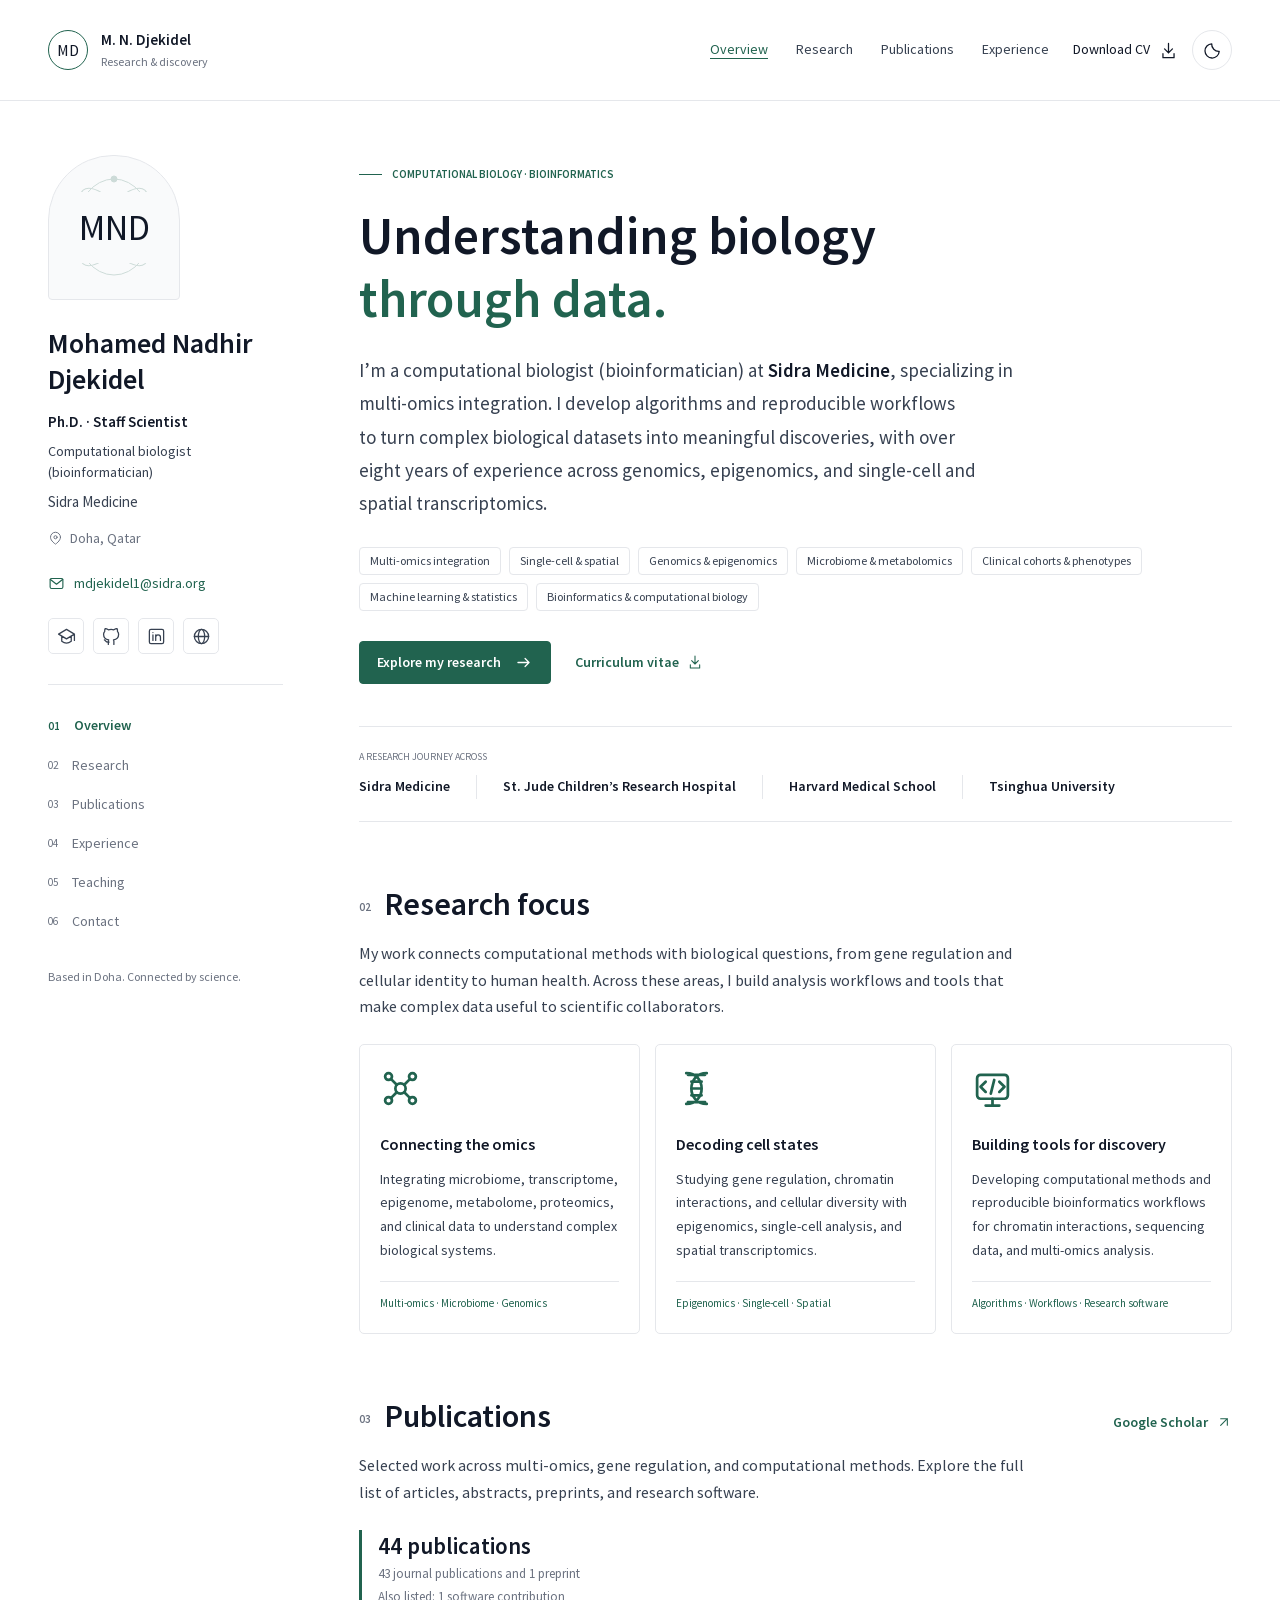
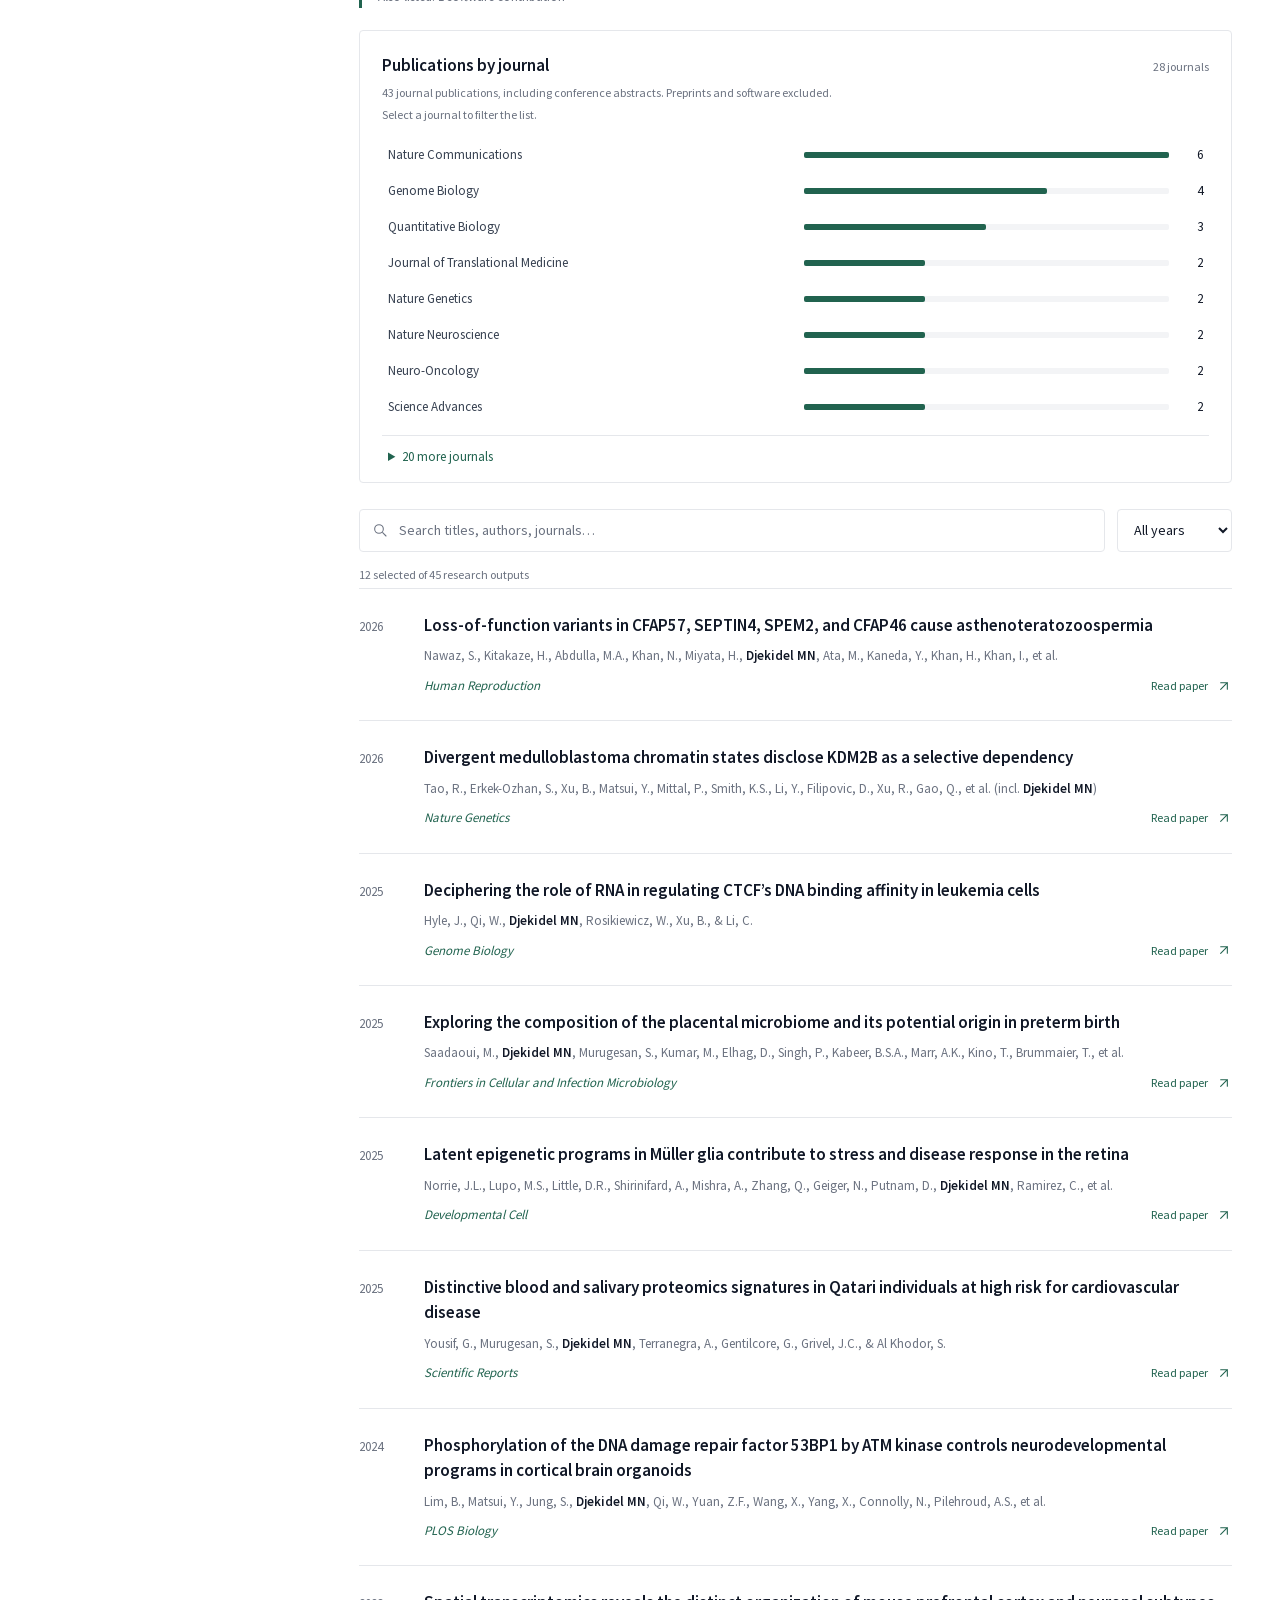
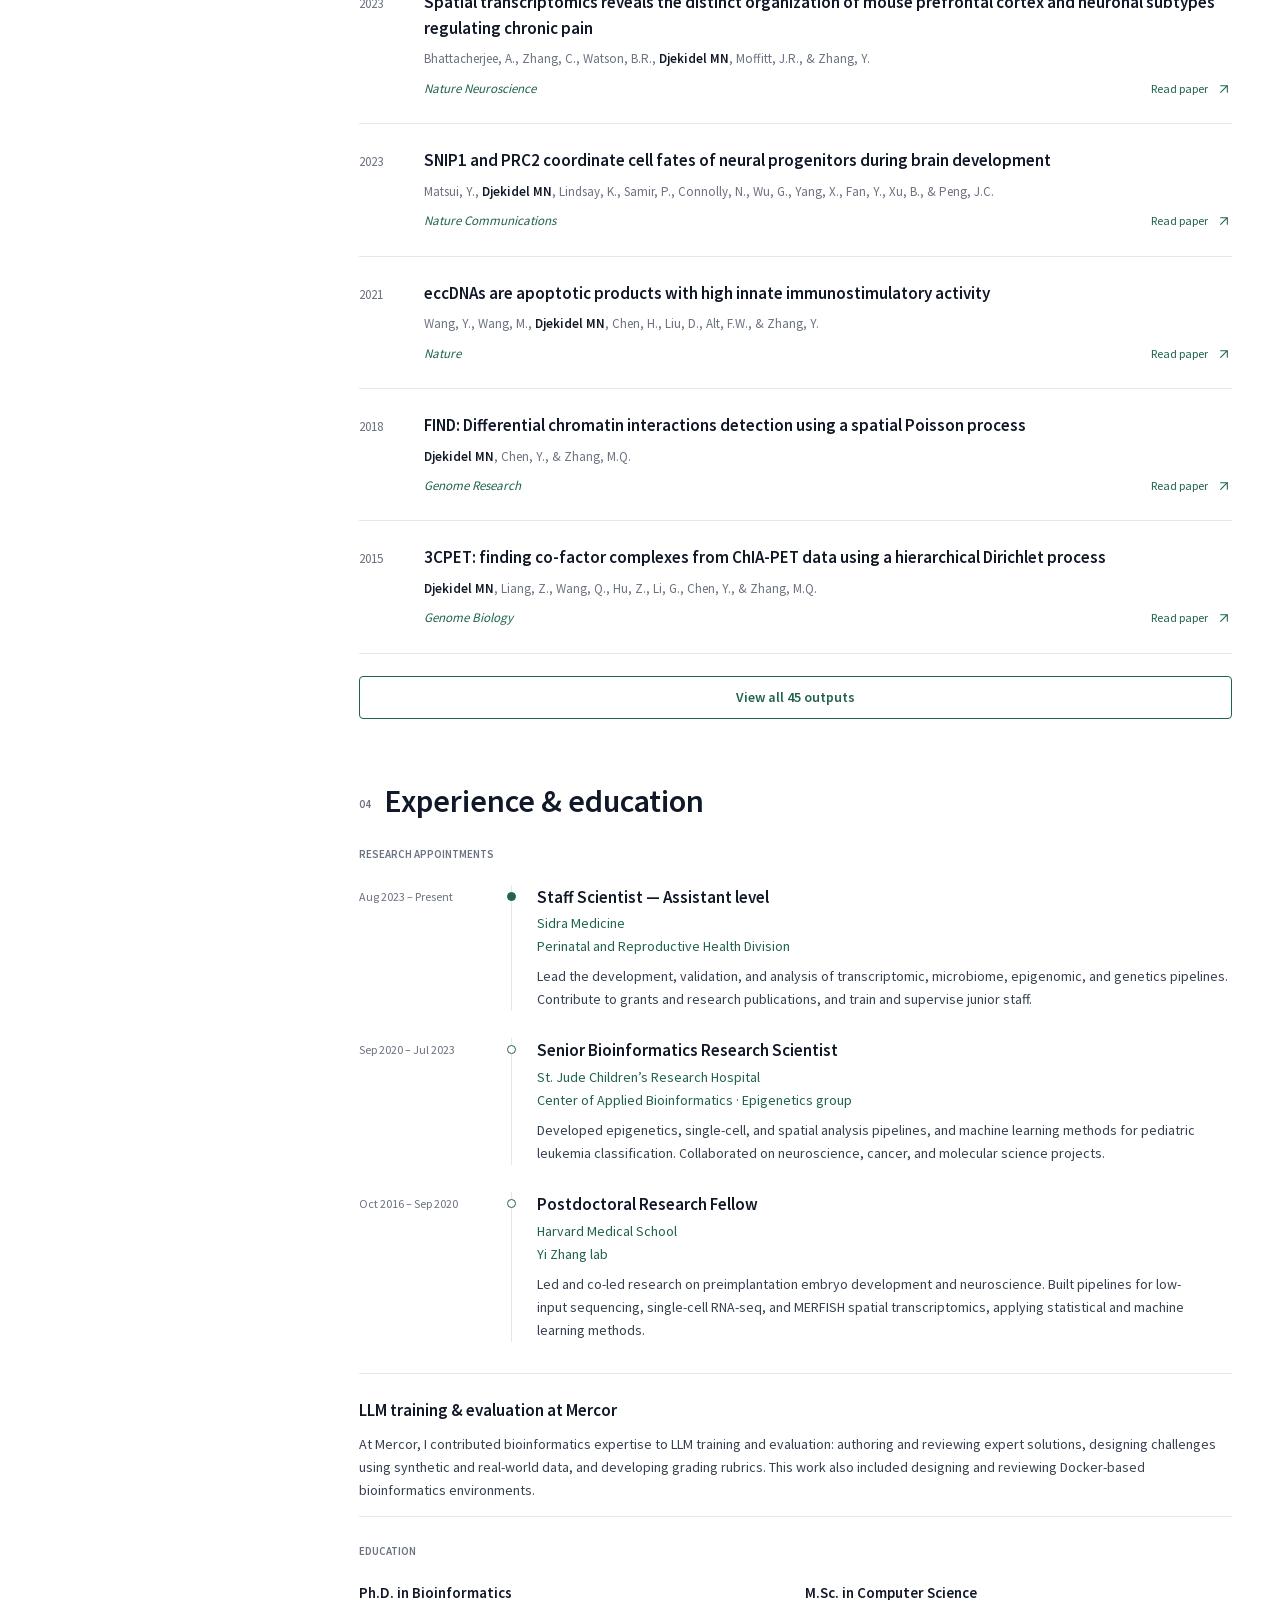
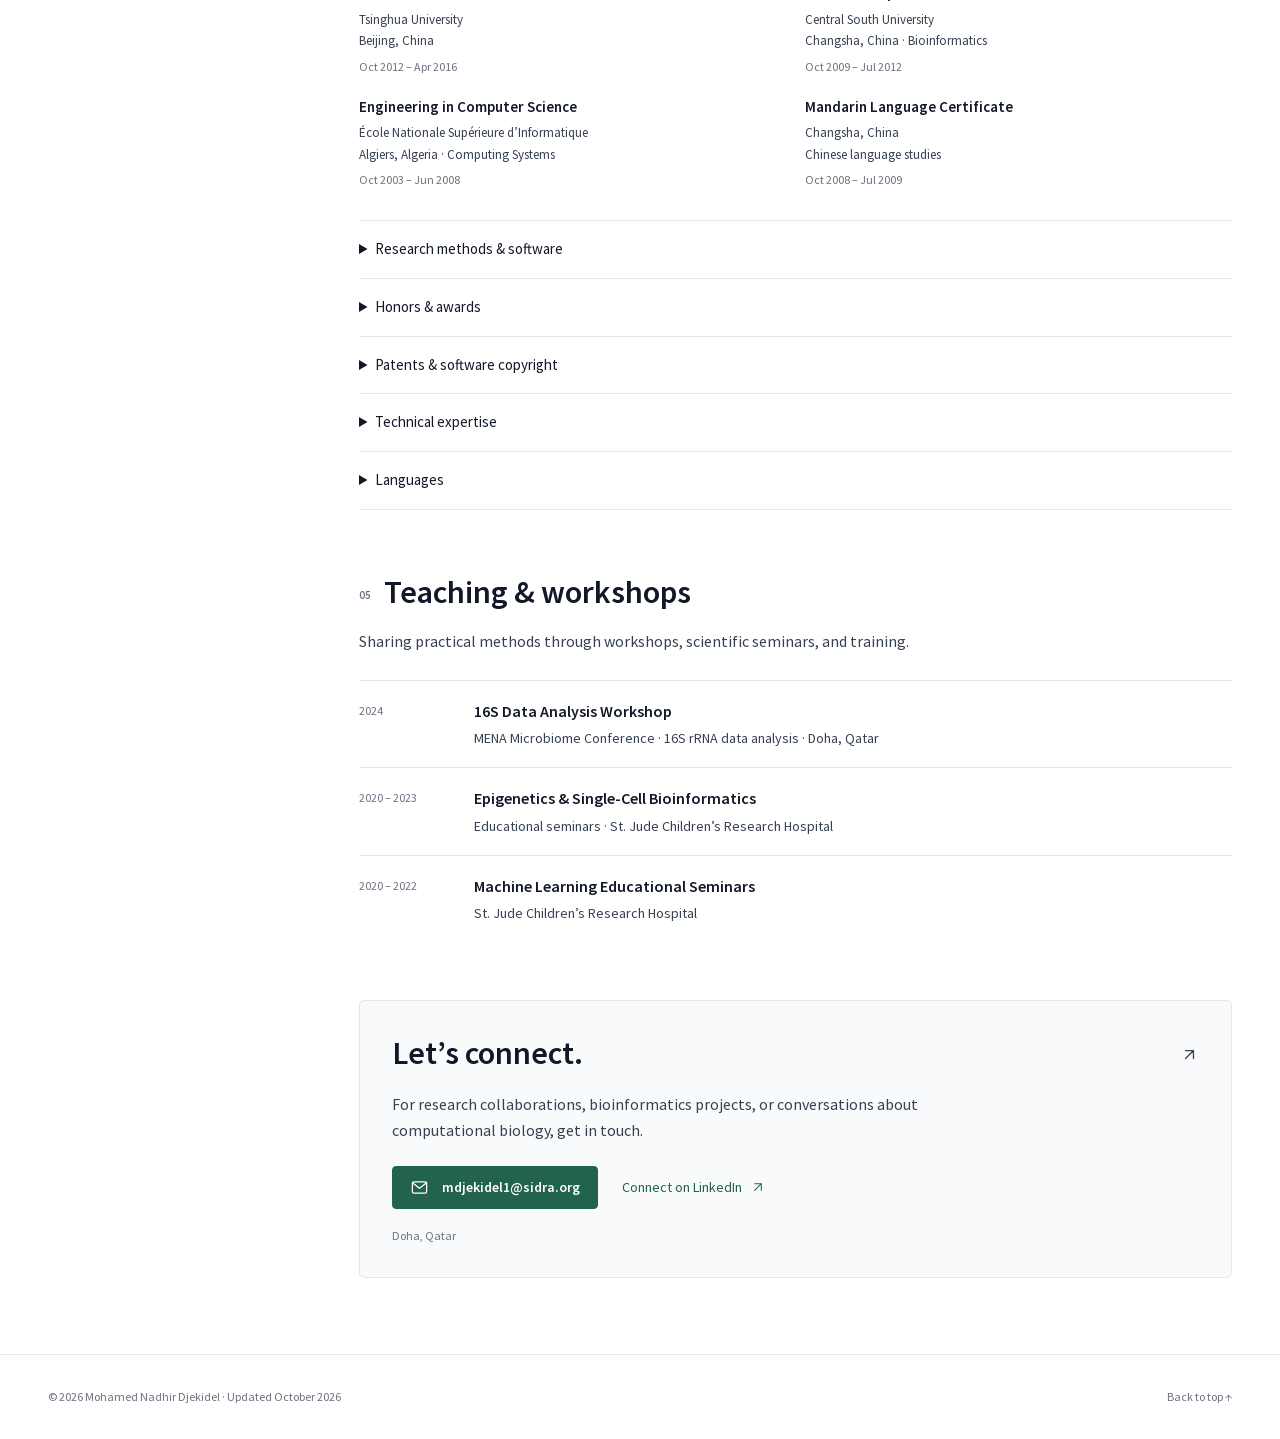
==== commit 28410765: "Remove Journal of Neurochemistry poster from publications" ====
--- a/index.html
+++ b/index.html
@@ -234,12 +234,12 @@
           </div>
           <div class="section-description"><p>Selected work across multi-omics, gene regulation, and computational methods. Explore the full list of articles, abstracts, preprints, and research software.</p></div>
           <div class="publication-totals">
-      <p class="publication-total">45 publications</p>
-      <p class="publication-breakdown">44 journal publications and 1 preprint</p>
+      <p class="publication-total">44 publications</p>
+      <p class="publication-breakdown">43 journal publications and 1 preprint</p>
       <p class="publication-software">Also listed: 1 software contribution</p>
     </div><figure class="journal-distribution" aria-labelledby="journal-chart-title">
-      <figcaption><h3 id="journal-chart-title">Publications by journal</h3><span>29 journals</span></figcaption>
-      <p class="journal-chart-note">44 journal publications, including conference abstracts. Preprints and software excluded.</p>
+      <figcaption><h3 id="journal-chart-title">Publications by journal</h3><span>28 journals</span></figcaption>
+      <p class="journal-chart-note">43 journal publications, including conference abstracts. Preprints and software excluded.</p>
       <p class="journal-chart-hint" data-publication-controls hidden>Select a journal to filter the list.</p>
       <ol class="journal-chart"><li><button class="journal-row" type="button" data-journal="Nature Communications" aria-label="Filter by Nature Communications, 6 publications" aria-pressed="false" aria-controls="publication-list" disabled>
           <span class="journal-name">Nature Communications</span>
@@ -281,9 +281,20 @@
           <span class="journal-track" aria-hidden="true"><span class="journal-bar" style="width: 33.33%"></span></span>
           <span class="journal-count">2</span>
         </button></li></ol>
-      <details class="journal-more"><summary>21 more journals</summary>
-      <ol class="journal-chart"><li><button class="journal-row" type="button" data-journal="Allergy" aria-label="Filter by Allergy, 1 publication" aria-pressed="false" aria-controls="publication-list" disabled>
-          <span class="journal-name">Allergy</span>
+      <details class="journal-more"><summary>20 more journals</summary>
+      <p class="journal-chart-note">Journals with one publication are ordered by 2025 impact factor, highest first. Unavailable values appear last.</p>
+      <ol class="journal-chart"><li><button class="journal-row" type="button" data-journal="Nature" aria-label="Filter by Nature, 1 publication" aria-pressed="false" aria-controls="publication-list" disabled>
+          <span class="journal-name">Nature</span>
+          <span class="journal-track" aria-hidden="true"><span class="journal-bar" style="width: 16.67%"></span></span>
+          <span class="journal-count">1</span>
+        </button></li>
+<li><button class="journal-row" type="button" data-journal="Immunity" aria-label="Filter by Immunity, 1 publication" aria-pressed="false" aria-controls="publication-list" disabled>
+          <span class="journal-name">Immunity</span>
+          <span class="journal-track" aria-hidden="true"><span class="journal-bar" style="width: 16.67%"></span></span>
+          <span class="journal-count">1</span>
+        </button></li>
+<li><button class="journal-row" type="button" data-journal="Nature Immunology" aria-label="Filter by Nature Immunology, 1 publication" aria-pressed="false" aria-controls="publication-list" disabled>
+          <span class="journal-name">Nature Immunology</span>
           <span class="journal-track" aria-hidden="true"><span class="journal-bar" style="width: 16.67%"></span></span>
           <span class="journal-count">1</span>
         </button></li>
@@ -292,18 +303,73 @@
           <span class="journal-track" aria-hidden="true"><span class="journal-bar" style="width: 16.67%"></span></span>
           <span class="journal-count">1</span>
         </button></li>
+<li><button class="journal-row" type="button" data-journal="Nature Cell Biology" aria-label="Filter by Nature Cell Biology, 1 publication" aria-pressed="false" aria-controls="publication-list" disabled>
+          <span class="journal-name">Nature Cell Biology</span>
+          <span class="journal-track" aria-hidden="true"><span class="journal-bar" style="width: 16.67%"></span></span>
+          <span class="journal-count">1</span>
+        </button></li>
 <li><button class="journal-row" type="button" data-journal="Cell Death &amp; Disease" aria-label="Filter by Cell Death &amp; Disease, 1 publication" aria-pressed="false" aria-controls="publication-list" disabled>
           <span class="journal-name">Cell Death &amp; Disease</span>
           <span class="journal-track" aria-hidden="true"><span class="journal-bar" style="width: 16.67%"></span></span>
           <span class="journal-count">1</span>
         </button></li>
+<li><button class="journal-row" type="button" data-journal="Journal of Experimental Medicine" aria-label="Filter by Journal of Experimental Medicine, 1 publication" aria-pressed="false" aria-controls="publication-list" disabled>
+          <span class="journal-name">Journal of Experimental Medicine</span>
+          <span class="journal-track" aria-hidden="true"><span class="journal-bar" style="width: 16.67%"></span></span>
+          <span class="journal-count">1</span>
+        </button></li>
+<li><button class="journal-row" type="button" data-journal="Allergy" aria-label="Filter by Allergy, 1 publication" aria-pressed="false" aria-controls="publication-list" disabled>
+          <span class="journal-name">Allergy</span>
+          <span class="journal-track" aria-hidden="true"><span class="journal-bar" style="width: 16.67%"></span></span>
+          <span class="journal-count">1</span>
+        </button></li>
+<li><button class="journal-row" type="button" data-journal="Proceedings of the National Academy of Sciences" aria-label="Filter by Proceedings of the National Academy of Sciences, 1 publication" aria-pressed="false" aria-controls="publication-list" disabled>
+          <span class="journal-name">Proceedings of the National Academy of Sciences</span>
+          <span class="journal-track" aria-hidden="true"><span class="journal-bar" style="width: 16.67%"></span></span>
+          <span class="journal-count">1</span>
+        </button></li>
+<li><button class="journal-row" type="button" data-journal="Developmental Cell" aria-label="Filter by Developmental Cell, 1 publication" aria-pressed="false" aria-controls="publication-list" disabled>
+          <span class="journal-name">Developmental Cell</span>
+          <span class="journal-track" aria-hidden="true"><span class="journal-bar" style="width: 16.67%"></span></span>
+          <span class="journal-count">1</span>
+        </button></li>
 <li><button class="journal-row" type="button" data-journal="Cell Reports" aria-label="Filter by Cell Reports, 1 publication" aria-pressed="false" aria-controls="publication-list" disabled>
           <span class="journal-name">Cell Reports</span>
           <span class="journal-track" aria-hidden="true"><span class="journal-bar" style="width: 16.67%"></span></span>
           <span class="journal-count">1</span>
         </button></li>
-<li><button class="journal-row" type="button" data-journal="Developmental Cell" aria-label="Filter by Developmental Cell, 1 publication" aria-pressed="false" aria-controls="publication-list" disabled>
-          <span class="journal-name">Developmental Cell</span>
+<li><button class="journal-row" type="button" data-journal="Frontiers in Immunology" aria-label="Filter by Frontiers in Immunology, 1 publication" aria-pressed="false" aria-controls="publication-list" disabled>
+          <span class="journal-name">Frontiers in Immunology</span>
+          <span class="journal-track" aria-hidden="true"><span class="journal-bar" style="width: 16.67%"></span></span>
+          <span class="journal-count">1</span>
+        </button></li>
+<li><button class="journal-row" type="button" data-journal="PLOS Biology" aria-label="Filter by PLOS Biology, 1 publication" aria-pressed="false" aria-controls="publication-list" disabled>
+          <span class="journal-name">PLOS Biology</span>
+          <span class="journal-track" aria-hidden="true"><span class="journal-bar" style="width: 16.67%"></span></span>
+          <span class="journal-count">1</span>
+        </button></li>
+<li><button class="journal-row" type="button" data-journal="Human Reproduction" aria-label="Filter by Human Reproduction, 1 publication" aria-pressed="false" aria-controls="publication-list" disabled>
+          <span class="journal-name">Human Reproduction</span>
+          <span class="journal-track" aria-hidden="true"><span class="journal-bar" style="width: 16.67%"></span></span>
+          <span class="journal-count">1</span>
+        </button></li>
+<li><button class="journal-row" type="button" data-journal="Genome Research" aria-label="Filter by Genome Research, 1 publication" aria-pressed="false" aria-controls="publication-list" disabled>
+          <span class="journal-name">Genome Research</span>
+          <span class="journal-track" aria-hidden="true"><span class="journal-bar" style="width: 16.67%"></span></span>
+          <span class="journal-count">1</span>
+        </button></li>
+<li><button class="journal-row" type="button" data-journal="Frontiers in Cellular and Infection Microbiology" aria-label="Filter by Frontiers in Cellular and Infection Microbiology, 1 publication" aria-pressed="false" aria-controls="publication-list" disabled>
+          <span class="journal-name">Frontiers in Cellular and Infection Microbiology</span>
+          <span class="journal-track" aria-hidden="true"><span class="journal-bar" style="width: 16.67%"></span></span>
+          <span class="journal-count">1</span>
+        </button></li>
+<li><button class="journal-row" type="button" data-journal="Frontiers in Nutrition" aria-label="Filter by Frontiers in Nutrition, 1 publication" aria-pressed="false" aria-controls="publication-list" disabled>
+          <span class="journal-name">Frontiers in Nutrition</span>
+          <span class="journal-track" aria-hidden="true"><span class="journal-bar" style="width: 16.67%"></span></span>
+          <span class="journal-count">1</span>
+        </button></li>
+<li><button class="journal-row" type="button" data-journal="Scientific Reports" aria-label="Filter by Scientific Reports, 1 publication" aria-pressed="false" aria-controls="publication-list" disabled>
+          <span class="journal-name">Scientific Reports</span>
           <span class="journal-track" aria-hidden="true"><span class="journal-bar" style="width: 16.67%"></span></span>
           <span class="journal-count">1</span>
         </button></li>
@@ -312,78 +378,8 @@
           <span class="journal-track" aria-hidden="true"><span class="journal-bar" style="width: 16.67%"></span></span>
           <span class="journal-count">1</span>
         </button></li>
-<li><button class="journal-row" type="button" data-journal="Frontiers in Cellular and Infection Microbiology" aria-label="Filter by Frontiers in Cellular and Infection Microbiology, 1 publication" aria-pressed="false" aria-controls="publication-list" disabled>
-          <span class="journal-name">Frontiers in Cellular and Infection Microbiology</span>
-          <span class="journal-track" aria-hidden="true"><span class="journal-bar" style="width: 16.67%"></span></span>
-          <span class="journal-count">1</span>
-        </button></li>
-<li><button class="journal-row" type="button" data-journal="Frontiers in Immunology" aria-label="Filter by Frontiers in Immunology, 1 publication" aria-pressed="false" aria-controls="publication-list" disabled>
-          <span class="journal-name">Frontiers in Immunology</span>
-          <span class="journal-track" aria-hidden="true"><span class="journal-bar" style="width: 16.67%"></span></span>
-          <span class="journal-count">1</span>
-        </button></li>
-<li><button class="journal-row" type="button" data-journal="Frontiers in Nutrition" aria-label="Filter by Frontiers in Nutrition, 1 publication" aria-pressed="false" aria-controls="publication-list" disabled>
-          <span class="journal-name">Frontiers in Nutrition</span>
-          <span class="journal-track" aria-hidden="true"><span class="journal-bar" style="width: 16.67%"></span></span>
-          <span class="journal-count">1</span>
-        </button></li>
-<li><button class="journal-row" type="button" data-journal="Genome Research" aria-label="Filter by Genome Research, 1 publication" aria-pressed="false" aria-controls="publication-list" disabled>
-          <span class="journal-name">Genome Research</span>
-          <span class="journal-track" aria-hidden="true"><span class="journal-bar" style="width: 16.67%"></span></span>
-          <span class="journal-count">1</span>
-        </button></li>
 <li><button class="journal-row" type="button" data-journal="Global Journal of Computer Science and Technology" aria-label="Filter by Global Journal of Computer Science and Technology, 1 publication" aria-pressed="false" aria-controls="publication-list" disabled>
           <span class="journal-name">Global Journal of Computer Science and Technology</span>
-          <span class="journal-track" aria-hidden="true"><span class="journal-bar" style="width: 16.67%"></span></span>
-          <span class="journal-count">1</span>
-        </button></li>
-<li><button class="journal-row" type="button" data-journal="Human Reproduction" aria-label="Filter by Human Reproduction, 1 publication" aria-pressed="false" aria-controls="publication-list" disabled>
-          <span class="journal-name">Human Reproduction</span>
-          <span class="journal-track" aria-hidden="true"><span class="journal-bar" style="width: 16.67%"></span></span>
-          <span class="journal-count">1</span>
-        </button></li>
-<li><button class="journal-row" type="button" data-journal="Immunity" aria-label="Filter by Immunity, 1 publication" aria-pressed="false" aria-controls="publication-list" disabled>
-          <span class="journal-name">Immunity</span>
-          <span class="journal-track" aria-hidden="true"><span class="journal-bar" style="width: 16.67%"></span></span>
-          <span class="journal-count">1</span>
-        </button></li>
-<li><button class="journal-row" type="button" data-journal="Journal of Experimental Medicine" aria-label="Filter by Journal of Experimental Medicine, 1 publication" aria-pressed="false" aria-controls="publication-list" disabled>
-          <span class="journal-name">Journal of Experimental Medicine</span>
-          <span class="journal-track" aria-hidden="true"><span class="journal-bar" style="width: 16.67%"></span></span>
-          <span class="journal-count">1</span>
-        </button></li>
-<li><button class="journal-row" type="button" data-journal="Journal of Neurochemistry" aria-label="Filter by Journal of Neurochemistry, 1 publication" aria-pressed="false" aria-controls="publication-list" disabled>
-          <span class="journal-name">Journal of Neurochemistry</span>
-          <span class="journal-track" aria-hidden="true"><span class="journal-bar" style="width: 16.67%"></span></span>
-          <span class="journal-count">1</span>
-        </button></li>
-<li><button class="journal-row" type="button" data-journal="Nature" aria-label="Filter by Nature, 1 publication" aria-pressed="false" aria-controls="publication-list" disabled>
-          <span class="journal-name">Nature</span>
-          <span class="journal-track" aria-hidden="true"><span class="journal-bar" style="width: 16.67%"></span></span>
-          <span class="journal-count">1</span>
-        </button></li>
-<li><button class="journal-row" type="button" data-journal="Nature Cell Biology" aria-label="Filter by Nature Cell Biology, 1 publication" aria-pressed="false" aria-controls="publication-list" disabled>
-          <span class="journal-name">Nature Cell Biology</span>
-          <span class="journal-track" aria-hidden="true"><span class="journal-bar" style="width: 16.67%"></span></span>
-          <span class="journal-count">1</span>
-        </button></li>
-<li><button class="journal-row" type="button" data-journal="Nature Immunology" aria-label="Filter by Nature Immunology, 1 publication" aria-pressed="false" aria-controls="publication-list" disabled>
-          <span class="journal-name">Nature Immunology</span>
-          <span class="journal-track" aria-hidden="true"><span class="journal-bar" style="width: 16.67%"></span></span>
-          <span class="journal-count">1</span>
-        </button></li>
-<li><button class="journal-row" type="button" data-journal="PLOS Biology" aria-label="Filter by PLOS Biology, 1 publication" aria-pressed="false" aria-controls="publication-list" disabled>
-          <span class="journal-name">PLOS Biology</span>
-          <span class="journal-track" aria-hidden="true"><span class="journal-bar" style="width: 16.67%"></span></span>
-          <span class="journal-count">1</span>
-        </button></li>
-<li><button class="journal-row" type="button" data-journal="Proceedings of the National Academy of Sciences" aria-label="Filter by Proceedings of the National Academy of Sciences, 1 publication" aria-pressed="false" aria-controls="publication-list" disabled>
-          <span class="journal-name">Proceedings of the National Academy of Sciences</span>
-          <span class="journal-track" aria-hidden="true"><span class="journal-bar" style="width: 16.67%"></span></span>
-          <span class="journal-count">1</span>
-        </button></li>
-<li><button class="journal-row" type="button" data-journal="Scientific Reports" aria-label="Filter by Scientific Reports, 1 publication" aria-pressed="false" aria-controls="publication-list" disabled>
-          <span class="journal-name">Scientific Reports</span>
           <span class="journal-track" aria-hidden="true"><span class="journal-bar" style="width: 16.67%"></span></span>
           <span class="journal-count">1</span>
         </button></li></ol></details>
@@ -414,7 +410,7 @@
               aria-live="polite"
               aria-atomic="true"
             >
-              All 46 research outputs
+              All 45 research outputs
             </p>
             <button type="button" id="publication-clear" hidden>
               Clear filters
@@ -422,7 +418,7 @@
           </div>
           <noscript
             ><p class="noscript-note">
-              All 46 outputs are shown below. Enable JavaScript to
+              All 45 outputs are shown below. Enable JavaScript to
               search, filter, and view a shorter selection.
             </p></noscript
           >
@@ -678,13 +674,6 @@
           <p class="publication-authors">Fu, X., Wu, X., <strong>Djekidel MN</strong>, &amp; Zhang, Y.</p>
           <div class="publication-meta"><p class="publication-venue">Nature Cell Biology</p>
           <a class="text-link" href="https://doi.org/10.1038/s41556-019-0343-0" target="_blank" rel="noopener noreferrer" aria-label="Read paper: Myc and Dnmt1 impede the pluripotent to totipotent state transition in embryonic stem cells (opens in a new tab)">Read paper<svg class="icon " viewBox="0 0 24 24" aria-hidden="true"><path d="M7 17 17 7M7 7h10v10"/></svg></a></div>
-          </article></li>
-<li class="publication" data-year="2019" data-selected="false" data-venue="Journal of Neurochemistry">
-          <span class="publication-year">2019</span>
-          <article><h3><a href="https://doi.org/10.1111/jnc.14776" target="_blank" rel="noopener noreferrer">Single-cell RNA-SEQ of mouse nucleus accumbens reveals a subtype of D1 medium spiny neurons<span class="sr-only"> (opens in a new tab)</span></a></h3>
-          <p class="publication-authors">Chen, W., Chen, R., <strong>Djekidel MN</strong>, Bhattacherjee, A., Tuesta, L.M., &amp; Zhang, Y.</p>
-          <div class="publication-meta"><p class="publication-venue">Journal of Neurochemistry</p>
-          <a class="text-link" href="https://doi.org/10.1111/jnc.14776" target="_blank" rel="noopener noreferrer" aria-label="Read paper: Single-cell RNA-SEQ of mouse nucleus accumbens reveals a subtype of D1 medium spiny neurons (opens in a new tab)">Read paper<svg class="icon " viewBox="0 0 24 24" aria-hidden="true"><path d="M7 17 17 7M7 7h10v10"/></svg></a></div>
           </article></li>
 <li class="publication" data-year="2018" data-selected="false" data-venue="Cell Reports">
           <span class="publication-year">2018</span>
@@ -770,7 +759,7 @@
             data-publication-controls
             hidden
           >
-            View all 46 outputs
+            View all 45 outputs
           </button>
         </section>
         <section
